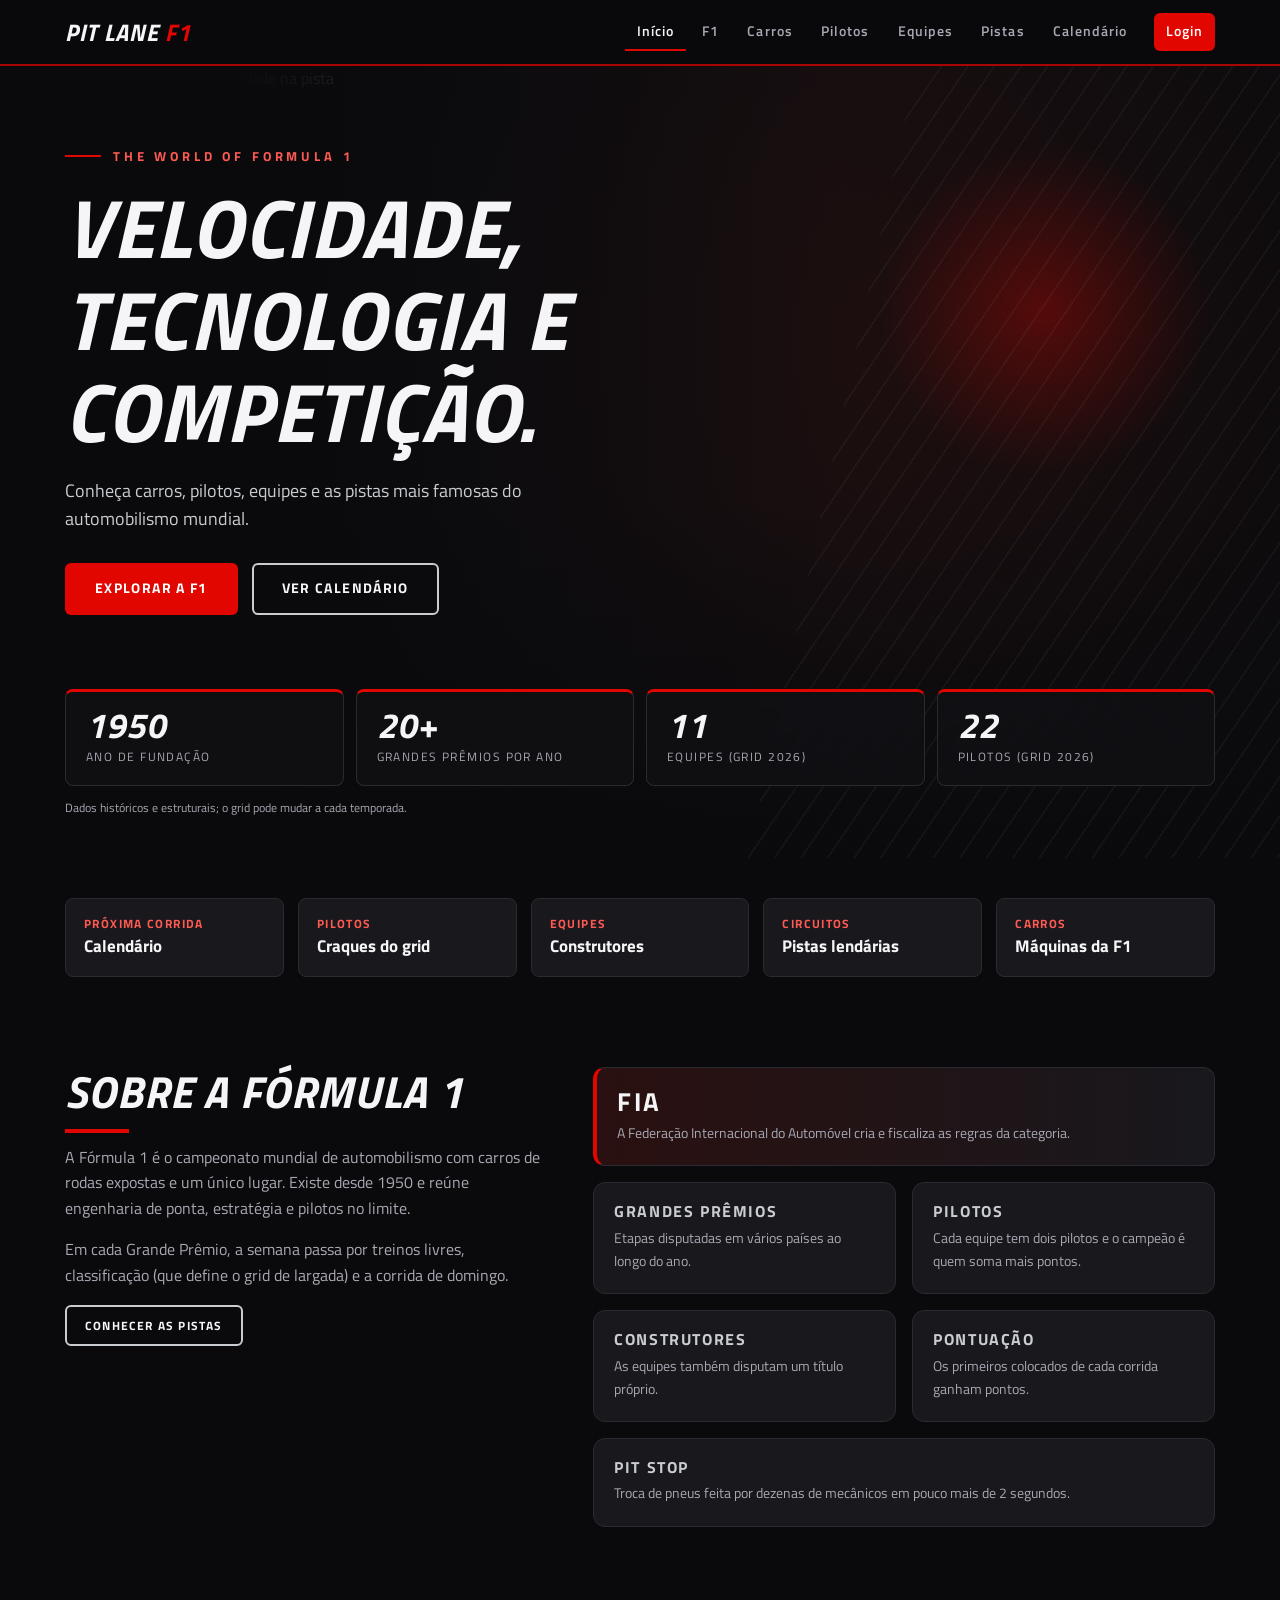
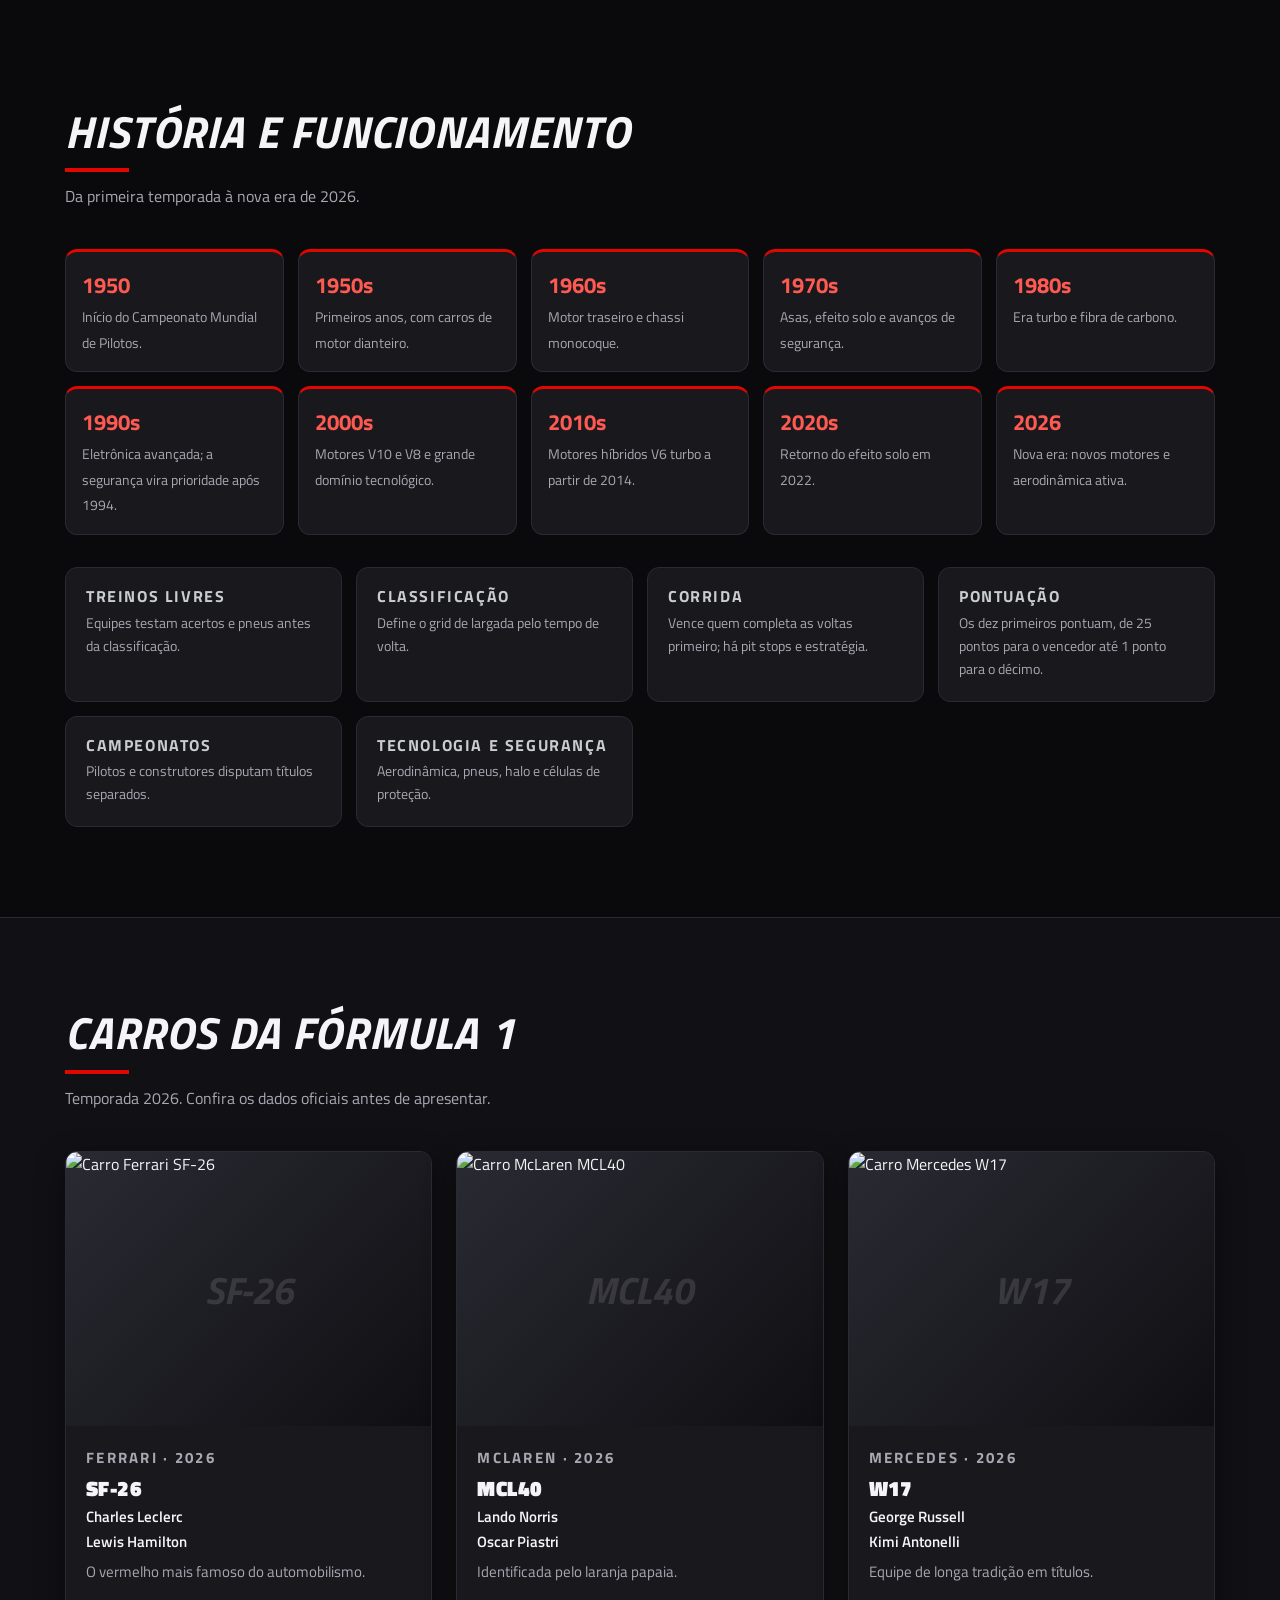
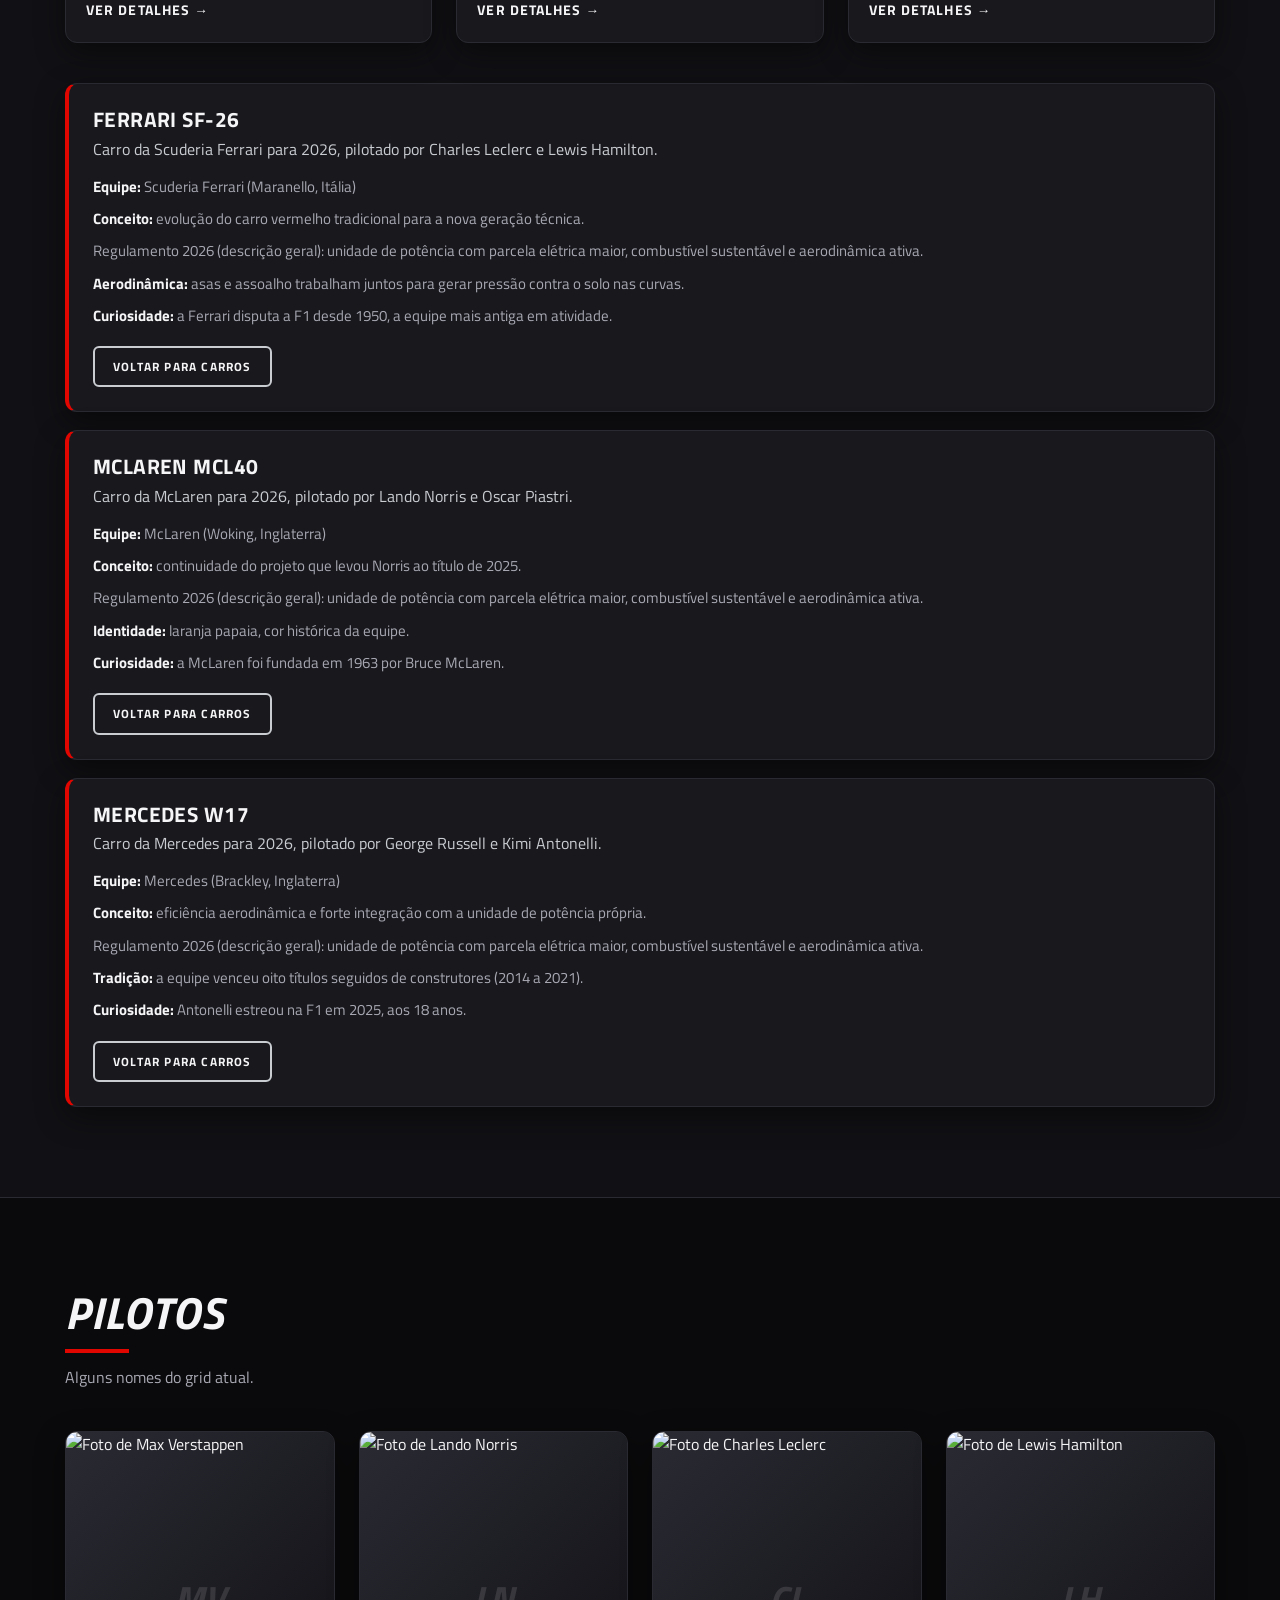
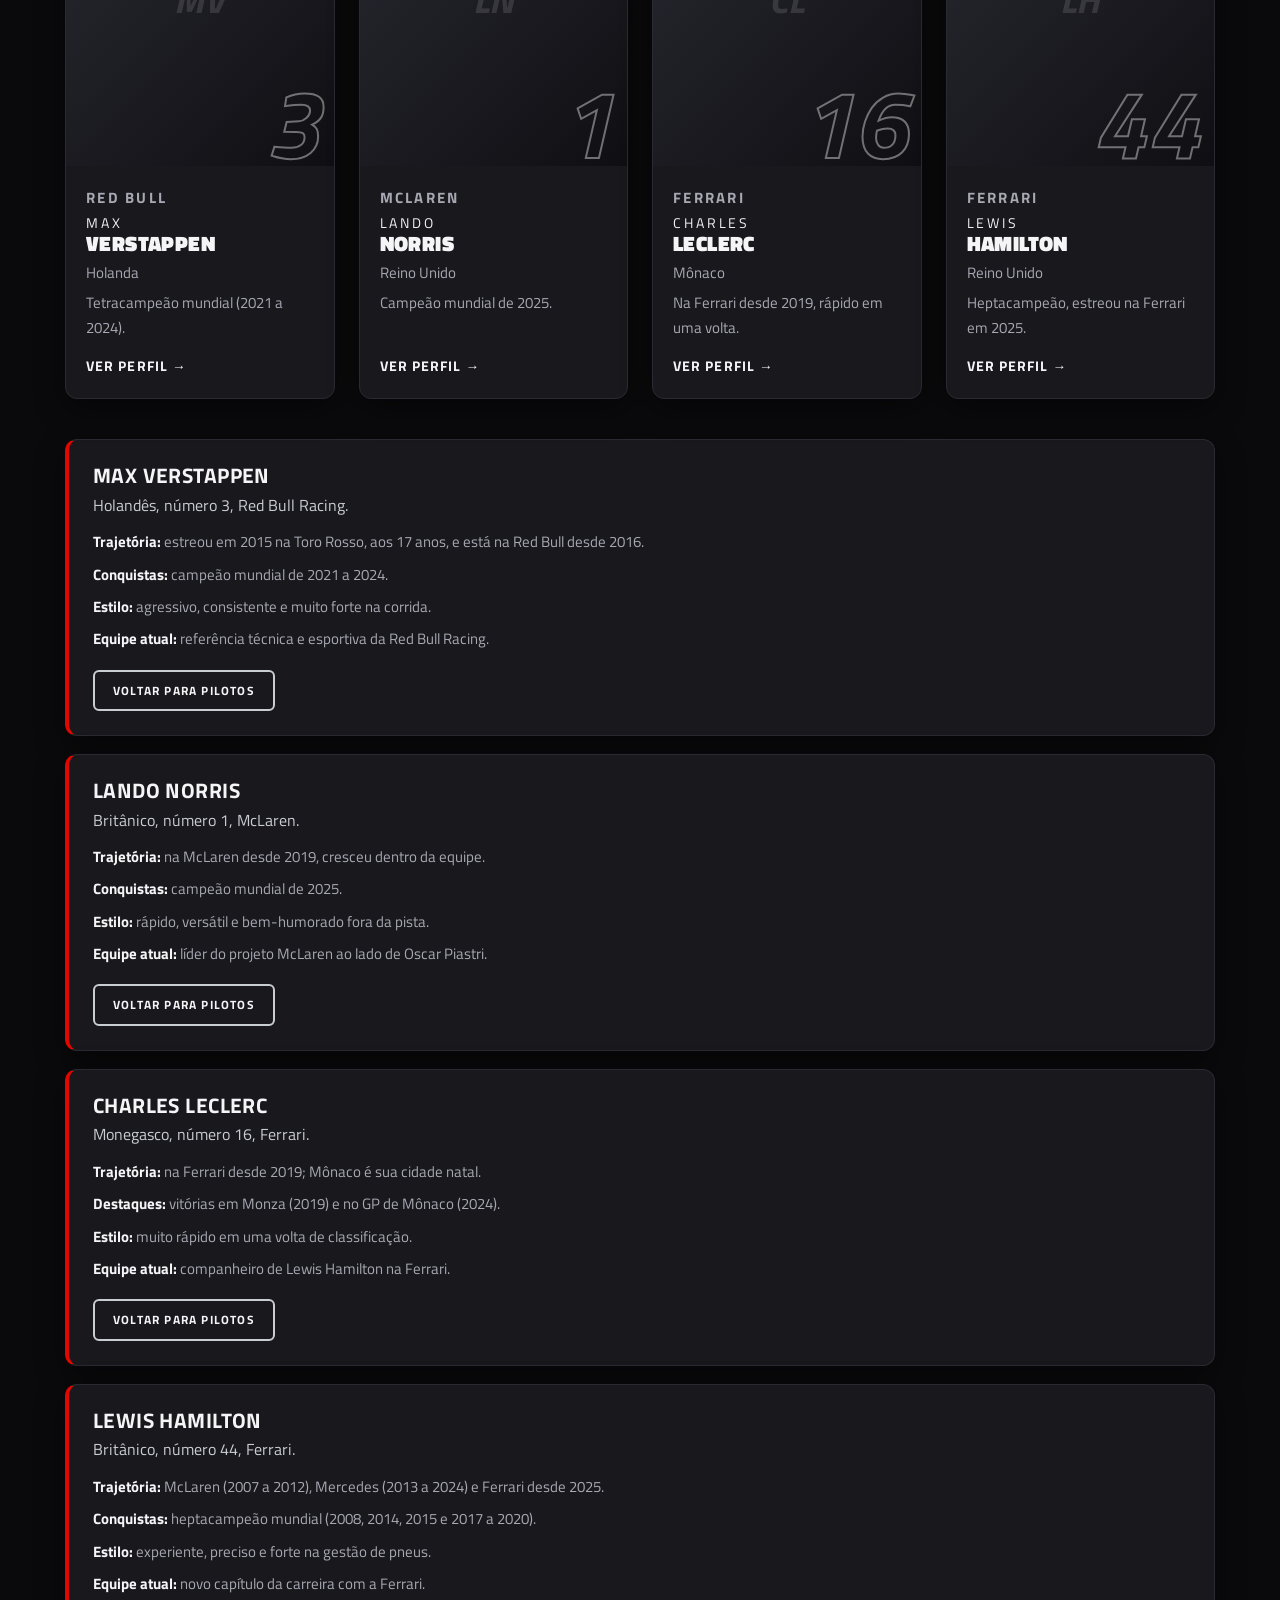
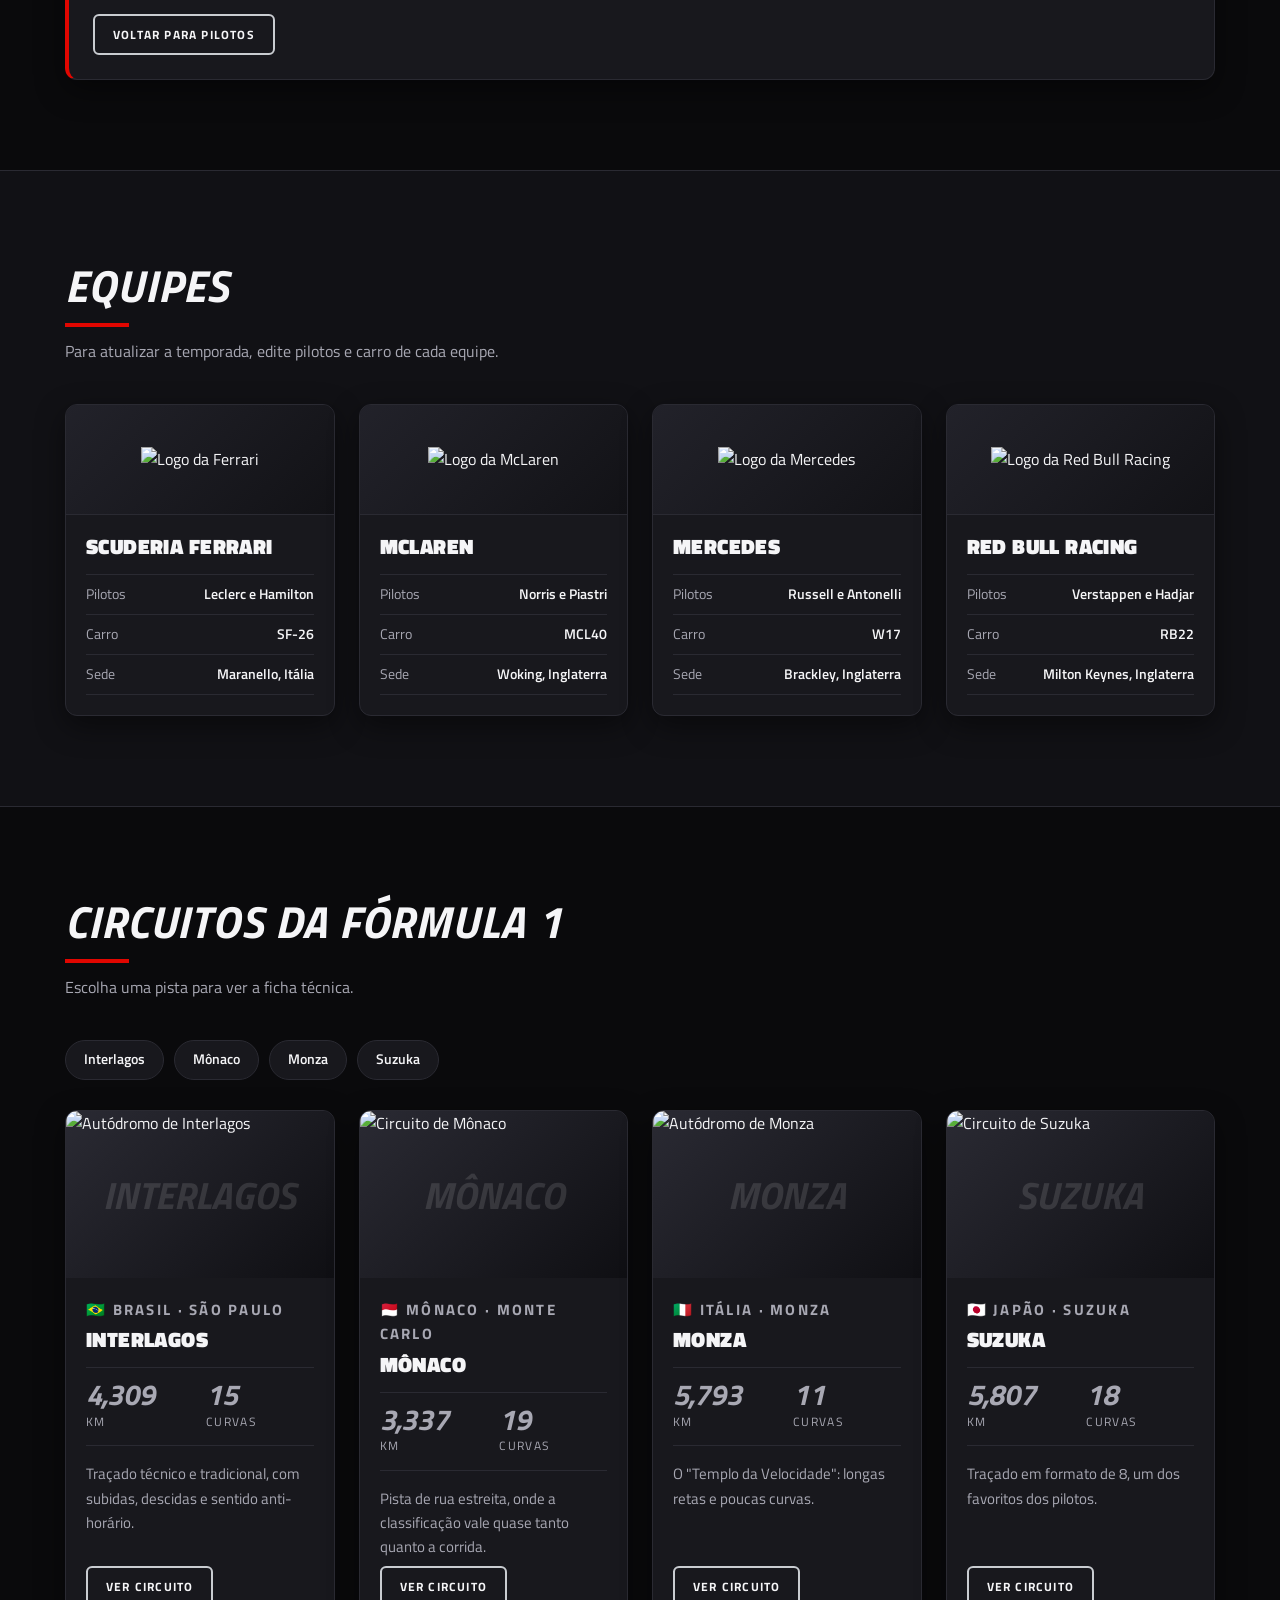
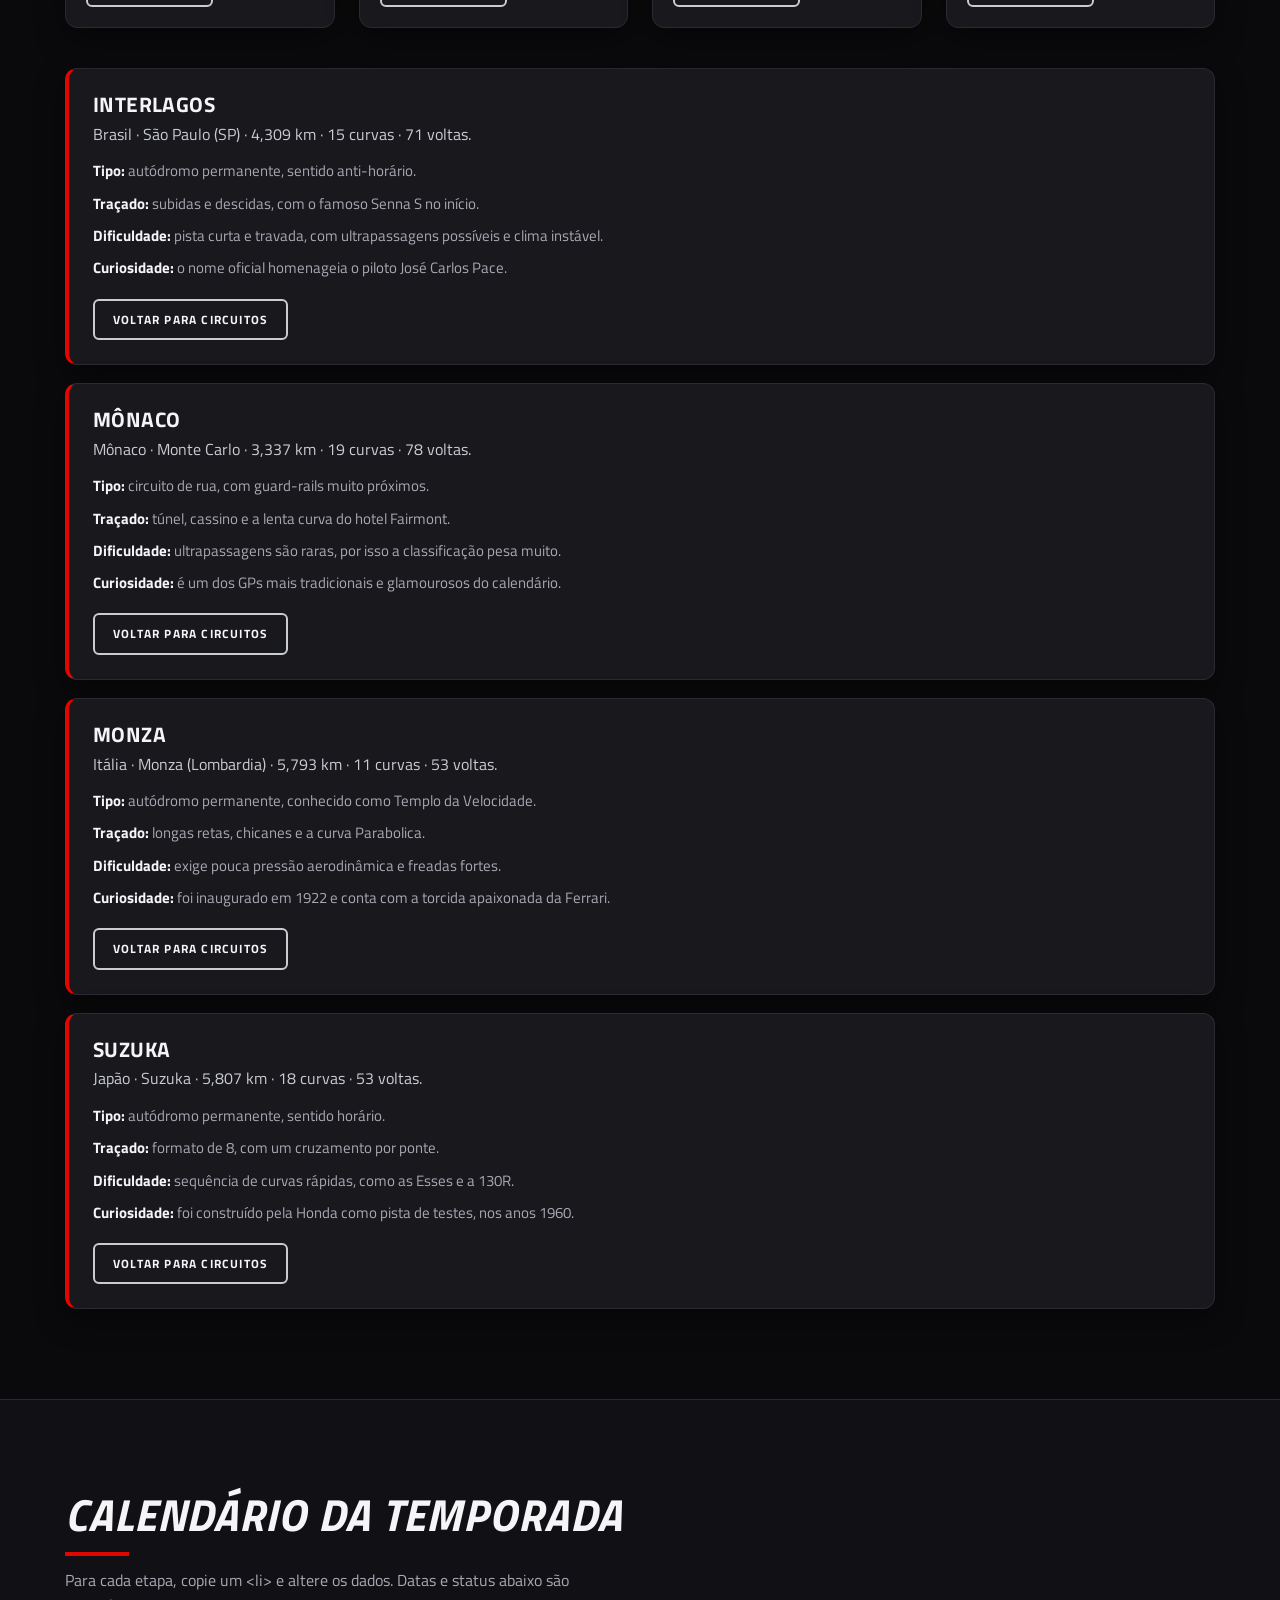
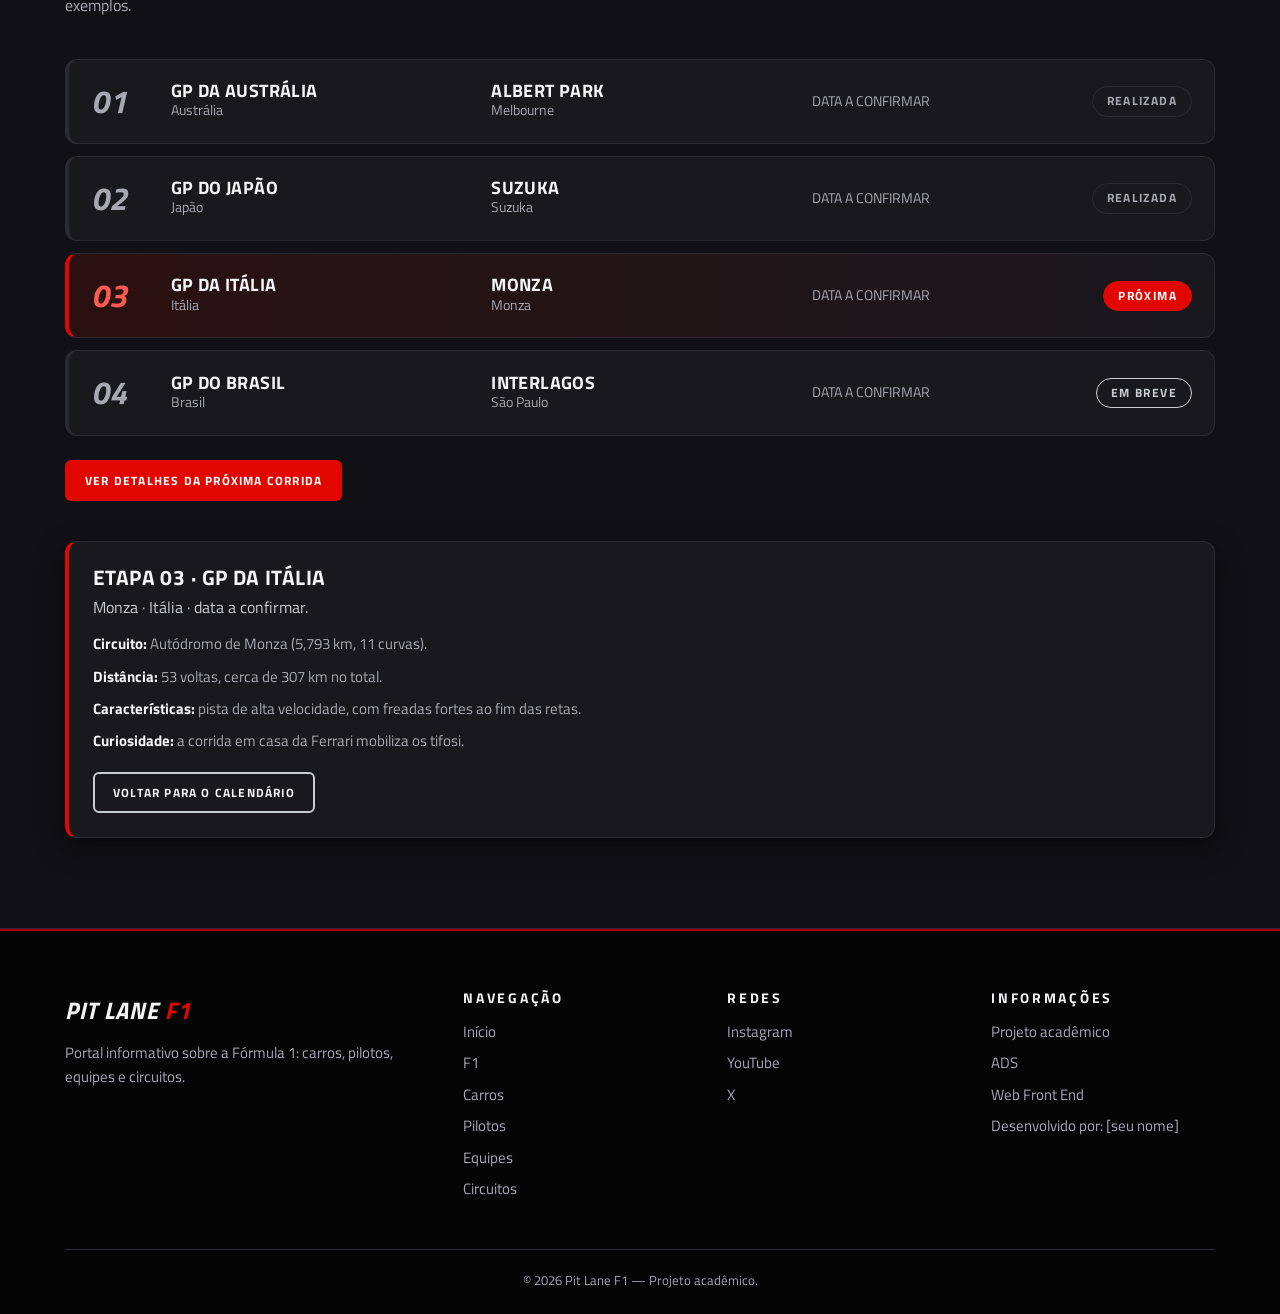
==== index.html @ 10cccbe1 "Primeira versao do Pit Lane F1" ====
<!DOCTYPE html>
<html lang="pt-BR">
<head>
  <meta charset="UTF-8">
  <meta name="viewport" content="width=device-width, initial-scale=1.0">
  <meta name="description" content="Pit Lane F1: portal sobre Fórmula 1 com carros, pilotos, equipes, circuitos e calendário da temporada.">
  <meta name="theme-color" content="#0a0a0c">
  <title>Pit Lane F1 | Carros, pilotos, equipes e circuitos</title>
  <!-- Fonte externa: Titillium Web (Google Fonts). É usada no CSS pela variável --fonte -->
  <link rel="preconnect" href="https://fonts.googleapis.com">
  <link rel="preconnect" href="https://fonts.gstatic.com" crossorigin>
  <link href="https://fonts.googleapis.com/css2?family=Titillium+Web:ital,wght@0,400;0,600;0,700;0,900;1,700&display=swap" rel="stylesheet">
  <link rel="stylesheet" href="style.css">
</head>
<body>

<!-- ============ HEADER ============ -->
<header class="site-header">
  <div class="container header-bar">
    <a href="#inicio" class="logo" aria-label="Pit Lane F1, ir para o início">PIT LANE <span>F1</span></a>
    <!-- Menu mobile sem JavaScript: o checkbox escondido guarda "aberto/fechado" e o CSS usa :checked -->
    <input type="checkbox" id="menu-toggle" class="menu-toggle" aria-label="Abrir menu">
    <label for="menu-toggle" class="menu-btn" aria-hidden="true">☰</label>
    <nav aria-label="Menu principal">
      <ul class="menu">
        <li><a href="#inicio">Início</a></li>
        <li><a href="#f1">F1</a></li>
        <li><a href="#carros">Carros</a></li>
        <li><a href="#pilotos">Pilotos</a></li>
        <li><a href="#equipes">Equipes</a></li>
        <li><a href="#pistas">Pistas</a></li>
        <li><a href="#calendario">Calendário</a></li>
        <li><a href="login.html" class="btn-login">Login</a></li>
      </ul>
    </nav>
  </div>
</header>

<main>
<!-- ============ HERO ============ -->
<section class="hero" id="inicio" aria-labelledby="hero-titulo">
  <!-- Foto do hero: salve em img/circuitos/hero.jpg -->
  <img class="hero-bg" src="/../front/IMAGENS/TVYSUDS5GVD2JNG3MAEZQXG4PM.avif" alt="Carro de Fórmula 1 em alta velocidade na pista">
  <div class="container">
    <p class="eyebrow">The world of Formula 1</p>
    <h1 id="hero-titulo">Velocidade, tecnologia e competição.</h1>
    <p class="hero-texto">Conheça carros, pilotos, equipes e as pistas mais famosas do automobilismo mundial.</p>
    <div class="hero-botoes">
      <a href="#f1" class="btn btn-primary">Explorar a F1</a>
      <a href="#calendario" class="btn btn-outline">Ver calendário</a>
    </div>
  </div>
  <div class="container">
    <!-- Números: 1950 é histórico; equipes e pilotos são do grid 2026. Confira em formula1.com antes de atualizar -->
    <ul class="stats" aria-label="A F1 em números">
      <li><strong>1950</strong><span>Ano de fundação</span></li>
      <li><strong>20+</strong><span>Grandes Prêmios por ano</span></li>
      <li><strong>11</strong><span>Equipes (grid 2026)</span></li>
      <li><strong>22</strong><span>Pilotos (grid 2026)</span></li>
    </ul>
    <p class="nota">Dados históricos e estruturais; o grid pode mudar a cada temporada.</p>
  </div>
</section>

<!-- Atalhos para as seções -->
<div class="container atalhos">
  <a href="#calendario" class="atalho"><span>Próxima corrida</span><strong>Calendário</strong></a>
  <a href="#pilotos" class="atalho"><span>Pilotos</span><strong>Craques do grid</strong></a>
  <a href="#equipes" class="atalho"><span>Equipes</span><strong>Construtores</strong></a>
  <a href="#pistas" class="atalho"><span>Circuitos</span><strong>Pistas lendárias</strong></a>
  <a href="#carros" class="atalho"><span>Carros</span><strong>Máquinas da F1</strong></a>
</div>

<!-- ============ SOBRE A F1 ============ -->
<section class="section" id="f1" aria-labelledby="f1-titulo">
  <div class="container sobre">
    <div class="sobre-texto section-head">
      <h2 id="f1-titulo">Sobre a Fórmula 1</h2>
      <p>A Fórmula 1 é o campeonato mundial de automobilismo com carros de rodas expostas e um único lugar. Existe desde 1950 e reúne engenharia de ponta, estratégia e pilotos no limite.</p>
      <p>Em cada Grande Prêmio, a semana passa por treinos livres, classificação (que define o grid de largada) e a corrida de domingo.</p>
      <a href="#pistas" class="btn btn-outline btn-sm">Conhecer as pistas</a>
    </div>
    <div class="sobre-cards">
      <article class="info info--largo info--destaque"><h3>FIA</h3><p>A Federação Internacional do Automóvel cria e fiscaliza as regras da categoria.</p></article>
      <article class="info"><h3>Grandes Prêmios</h3><p>Etapas disputadas em vários países ao longo do ano.</p></article>
      <article class="info"><h3>Pilotos</h3><p>Cada equipe tem dois pilotos e o campeão é quem soma mais pontos.</p></article>
      <article class="info"><h3>Construtores</h3><p>As equipes também disputam um título próprio.</p></article>
      <article class="info"><h3>Pontuação</h3><p>Os primeiros colocados de cada corrida ganham pontos.</p></article>
      <article class="info info--largo"><h3>Pit Stop</h3><p>Troca de pneus feita por dezenas de mecânicos em pouco mais de 2 segundos.</p></article>
    </div>
  </div>
</section>

<section class="section" id="historia" aria-labelledby="historia-titulo">
  <div class="container">
    <div class="section-head"><h2 id="historia-titulo">História e funcionamento</h2><p>Da primeira temporada à nova era de 2026.</p></div>
    <ol class="timeline"><li><strong>1950</strong><span>Início do Campeonato Mundial de Pilotos.</span></li><li><strong>1950s</strong><span>Primeiros anos, com carros de motor dianteiro.</span></li><li><strong>1960s</strong><span>Motor traseiro e chassi monocoque.</span></li><li><strong>1970s</strong><span>Asas, efeito solo e avanços de segurança.</span></li><li><strong>1980s</strong><span>Era turbo e fibra de carbono.</span></li><li><strong>1990s</strong><span>Eletrônica avançada; a segurança vira prioridade após 1994.</span></li><li><strong>2000s</strong><span>Motores V10 e V8 e grande domínio tecnológico.</span></li><li><strong>2010s</strong><span>Motores híbridos V6 turbo a partir de 2014.</span></li><li><strong>2020s</strong><span>Retorno do efeito solo em 2022.</span></li><li><strong>2026</strong><span>Nova era: novos motores e aerodinâmica ativa.</span></li></ol>
    <div class="info-grid"><article class="info"><h3>Treinos livres</h3><p>Equipes testam acertos e pneus antes da classificação.</p></article><article class="info"><h3>Classificação</h3><p>Define o grid de largada pelo tempo de volta.</p></article><article class="info"><h3>Corrida</h3><p>Vence quem completa as voltas primeiro; há pit stops e estratégia.</p></article><article class="info"><h3>Pontuação</h3><p>Os dez primeiros pontuam, de 25 pontos para o vencedor até 1 ponto para o décimo.</p></article><article class="info"><h3>Campeonatos</h3><p>Pilotos e construtores disputam títulos separados.</p></article><article class="info"><h3>Tecnologia e segurança</h3><p>Aerodinâmica, pneus, halo e células de proteção.</p></article></div>
  </div>
</section>

<!-- ============ CARROS ============ -->
<!-- DADOS: para atualizar a temporada, altere os textos dos cards. Fonte: formula1.com -->
<section class="section section--alt" id="carros" aria-labelledby="carros-titulo">
  <div class="container">
    <div class="section-head">
      <h2 id="carros-titulo">Carros da Fórmula 1</h2>
      <p>Temporada 2026. Confira os dados oficiais antes de apresentar.</p>
    </div>
    <div class="grid">
      <article class="card">
        <!-- data-label aparece enquanto não houver foto; a foto entra pela tag <img> -->
        <div class="media media--car" data-label="SF-26"><img src="/../00/IMAGENS/CARROS/LF-26.jpg" alt="Carro Ferrari SF-26" loading="lazy"></div>
        <div class="card-body">
          <p class="tag">Ferrari · 2026</p><h3>SF-26</h3>
          <p class="car-pilotos">Charles Leclerc<br>Lewis Hamilton</p>
          <p>O vermelho mais famoso do automobilismo.</p>
          <a href="#detalhes-sf26" class="link-seta">Ver detalhes →</a>
        </div>
      </article>
      <article class="card">
        <div class="media media--car" data-label="MCL40"><img src="/../00/IMAGENS/CARROS/MCL-40.jpg" alt="Carro McLaren MCL40" loading="lazy"></div>
        <div class="card-body">
          <p class="tag">McLaren · 2026</p><h3>MCL40</h3>
          <p class="car-pilotos">Lando Norris<br>Oscar Piastri</p>
          <p>Identificada pelo laranja papaia.</p>
          <a href="#detalhes-mcl40" class="link-seta">Ver detalhes →</a>
        </div>
      </article>
      <article class="card">
        <div class="media media--car" data-label="W17"><img src="/../00/IMAGENS/CARROS/W17.webp" alt="Carro Mercedes W17" loading="lazy"></div>
        <div class="card-body">
          <p class="tag">Mercedes · 2026</p><h3>W17</h3>
          <p class="car-pilotos">George Russell<br>Kimi Antonelli</p>
          <p>Equipe de longa tradição em títulos.</p>
          <a href="#detalhes-w17" class="link-seta">Ver detalhes →</a>
        </div>
      </article>
    </div>
<div class="detalhes" aria-label="Detalhes dos carros">
<article class="detalhe" id="detalhes-sf26"><h3>Ferrari SF-26</h3><p class="lead">Carro da Scuderia Ferrari para 2026, pilotado por Charles Leclerc e Lewis Hamilton.</p><ul><li><b>Equipe:</b> Scuderia Ferrari (Maranello, Itália)</li><li><b>Conceito:</b> evolução do carro vermelho tradicional para a nova geração técnica.</li><li>Regulamento 2026 (descrição geral): unidade de potência com parcela elétrica maior, combustível sustentável e aerodinâmica ativa.</li><li><b>Aerodinâmica:</b> asas e assoalho trabalham juntos para gerar pressão contra o solo nas curvas.</li><li><b>Curiosidade:</b> a Ferrari disputa a F1 desde 1950, a equipe mais antiga em atividade.</li></ul><a href="#carros" class="btn btn-outline btn-sm">Voltar para carros</a></article>
<article class="detalhe" id="detalhes-mcl40"><h3>McLaren MCL40</h3><p class="lead">Carro da McLaren para 2026, pilotado por Lando Norris e Oscar Piastri.</p><ul><li><b>Equipe:</b> McLaren (Woking, Inglaterra)</li><li><b>Conceito:</b> continuidade do projeto que levou Norris ao título de 2025.</li><li>Regulamento 2026 (descrição geral): unidade de potência com parcela elétrica maior, combustível sustentável e aerodinâmica ativa.</li><li><b>Identidade:</b> laranja papaia, cor histórica da equipe.</li><li><b>Curiosidade:</b> a McLaren foi fundada em 1963 por Bruce McLaren.</li></ul><a href="#carros" class="btn btn-outline btn-sm">Voltar para carros</a></article>
<article class="detalhe" id="detalhes-w17"><h3>Mercedes W17</h3><p class="lead">Carro da Mercedes para 2026, pilotado por George Russell e Kimi Antonelli.</p><ul><li><b>Equipe:</b> Mercedes (Brackley, Inglaterra)</li><li><b>Conceito:</b> eficiência aerodinâmica e forte integração com a unidade de potência própria.</li><li>Regulamento 2026 (descrição geral): unidade de potência com parcela elétrica maior, combustível sustentável e aerodinâmica ativa.</li><li><b>Tradição:</b> a equipe venceu oito títulos seguidos de construtores (2014 a 2021).</li><li><b>Curiosidade:</b> Antonelli estreou na F1 em 2025, aos 18 anos.</li></ul><a href="#carros" class="btn btn-outline btn-sm">Voltar para carros</a></article>
</div>
  </div>
</section>

<!-- ============ PILOTOS ============ -->
<section class="section" id="pilotos" aria-labelledby="pilotos-titulo">
  <div class="container">
    <div class="section-head">
      <h2 id="pilotos-titulo">Pilotos</h2>
      <p>Alguns nomes do grid atual.</p>
    </div>
    <div class="grid">
      <article class="card driver">
        <div class="media media--driver" data-label="MV"><img src="/../00/IMAGENS/PILOTOS/MV.jpg" alt="Foto de Max Verstappen" loading="lazy"><span class="driver-num">3</span></div>
        <div class="card-body"><p class="tag">Red Bull</p><h3><span>Max</span>Verstappen</h3><p>Holanda</p><p>Tetracampeão mundial (2021 a 2024).</p><a href="#detalhes-verstappen" class="link-seta">Ver perfil →</a></div>
      </article>
      <article class="card driver">
        <div class="media media--driver" data-label="LN"><img src="/../00/IMAGENS/PILOTOS/Ld.jpg" alt="Foto de Lando Norris" loading="lazy"><span class="driver-num">1</span></div>
        <div class="card-body"><p class="tag">McLaren</p><h3><span>Lando</span>Norris</h3><p>Reino Unido</p><p>Campeão mundial de 2025.</p><a href="#detalhes-norris" class="link-seta">Ver perfil →</a></div>
      </article>
      <article class="card driver">
        <div class="media media--driver" data-label="CL"><img src="/../00/IMAGENS/PILOTOS/Cl.jpg" alt="Foto de Charles Leclerc" loading="lazy"><span class="driver-num">16</span></div>
        <div class="card-body"><p class="tag">Ferrari</p><h3><span>Charles</span>Leclerc</h3><p>Mônaco</p><p>Na Ferrari desde 2019, rápido em uma volta.</p><a href="#detalhes-leclerc" class="link-seta">Ver perfil →</a></div>
      </article>
      <article class="card driver">
        <div class="media media--driver" data-label="LH"><img src="/../00/IMAGENS/PILOTOS/LW.webp" alt="Foto de Lewis Hamilton" loading="lazy"><span class="driver-num">44</span></div>
        <div class="card-body"><p class="tag">Ferrari</p><h3><span>Lewis</span>Hamilton</h3><p>Reino Unido</p><p>Heptacampeão, estreou na Ferrari em 2025.</p><a href="#detalhes-hamilton" class="link-seta">Ver perfil →</a></div>
      </article>
    </div>
<div class="detalhes" aria-label="Perfis dos pilotos">
<article class="detalhe" id="detalhes-verstappen"><h3>Max Verstappen</h3><p class="lead">Holandês, número 3, Red Bull Racing.</p><ul><li><b>Trajetória:</b> estreou em 2015 na Toro Rosso, aos 17 anos, e está na Red Bull desde 2016.</li><li><b>Conquistas:</b> campeão mundial de 2021 a 2024.</li><li><b>Estilo:</b> agressivo, consistente e muito forte na corrida.</li><li><b>Equipe atual:</b> referência técnica e esportiva da Red Bull Racing.</li></ul><a href="#pilotos" class="btn btn-outline btn-sm">Voltar para pilotos</a></article>
<article class="detalhe" id="detalhes-norris"><h3>Lando Norris</h3><p class="lead">Britânico, número 1, McLaren.</p><ul><li><b>Trajetória:</b> na McLaren desde 2019, cresceu dentro da equipe.</li><li><b>Conquistas:</b> campeão mundial de 2025.</li><li><b>Estilo:</b> rápido, versátil e bem-humorado fora da pista.</li><li><b>Equipe atual:</b> líder do projeto McLaren ao lado de Oscar Piastri.</li></ul><a href="#pilotos" class="btn btn-outline btn-sm">Voltar para pilotos</a></article>
<article class="detalhe" id="detalhes-leclerc"><h3>Charles Leclerc</h3><p class="lead">Monegasco, número 16, Ferrari.</p><ul><li><b>Trajetória:</b> na Ferrari desde 2019; Mônaco é sua cidade natal.</li><li><b>Destaques:</b> vitórias em Monza (2019) e no GP de Mônaco (2024).</li><li><b>Estilo:</b> muito rápido em uma volta de classificação.</li><li><b>Equipe atual:</b> companheiro de Lewis Hamilton na Ferrari.</li></ul><a href="#pilotos" class="btn btn-outline btn-sm">Voltar para pilotos</a></article>
<article class="detalhe" id="detalhes-hamilton"><h3>Lewis Hamilton</h3><p class="lead">Britânico, número 44, Ferrari.</p><ul><li><b>Trajetória:</b> McLaren (2007 a 2012), Mercedes (2013 a 2024) e Ferrari desde 2025.</li><li><b>Conquistas:</b> heptacampeão mundial (2008, 2014, 2015 e 2017 a 2020).</li><li><b>Estilo:</b> experiente, preciso e forte na gestão de pneus.</li><li><b>Equipe atual:</b> novo capítulo da carreira com a Ferrari.</li></ul><a href="#pilotos" class="btn btn-outline btn-sm">Voltar para pilotos</a></article>
</div>
  </div>
</section>

<!-- ============ EQUIPES ============ -->
<section class="section section--alt" id="equipes" aria-labelledby="equipes-titulo">
  <div class="container">
    <div class="section-head">
      <h2 id="equipes-titulo">Equipes</h2>
      <p>Para atualizar a temporada, edite pilotos e carro de cada equipe.</p>
    </div>
    <div class="grid">
      <!-- Logos das equipes: salve em img/equipes/ -->
      <article class="card">
        <div class="team-logo"><img src="/../00/IMAGENS/MONTADORA/SCUDERIA-FERRARI-F1-TEAM.jpg" alt="Logo da Ferrari" loading="lazy"></div>
        <div class="card-body"><h3>Scuderia Ferrari</h3>
          <dl class="dados"><div><dt>Pilotos</dt><dd>Leclerc e Hamilton</dd></div><div><dt>Carro</dt><dd>SF-26</dd></div><div><dt>Sede</dt><dd>Maranello, Itália</dd></div></dl></div>
      </article>
      <article class="card">
        <div class="team-logo"><img src="/../00/IMAGENS/MONTADORA/MCLAREN-F1-TEAM.jpg" alt="Logo da McLaren" loading="lazy"></div>
        <div class="card-body"><h3>McLaren</h3>
          <dl class="dados"><div><dt>Pilotos</dt><dd>Norris e Piastri</dd></div><div><dt>Carro</dt><dd>MCL40</dd></div><div><dt>Sede</dt><dd>Woking, Inglaterra</dd></div></dl></div>
      </article>
      <article class="card">
        <div class="team-logo"><img src="/../00/IMAGENS/MONTADORA/AMG-F1-TEAM.jpeg" alt="Logo da Mercedes" loading="lazy"></div>
        <div class="card-body"><h3>Mercedes</h3>
          <dl class="dados"><div><dt>Pilotos</dt><dd>Russell e Antonelli</dd></div><div><dt>Carro</dt><dd>W17</dd></div><div><dt>Sede</dt><dd>Brackley, Inglaterra</dd></div></dl></div>
      </article>
      <article class="card">
        <div class="team-logo"><img src="/../00/IMAGENS/MONTADORA/REDBULL-F1-TEAM.jpg" alt="Logo da Red Bull Racing" loading="lazy"></div>
        <div class="card-body"><h3>Red Bull Racing</h3>
          <dl class="dados"><div><dt>Pilotos</dt><dd>Verstappen e Hadjar</dd></div><div><dt>Carro</dt><dd>RB22</dd></div><div><dt>Sede</dt><dd>Milton Keynes, Inglaterra</dd></div></dl></div>
      </article>
    </div>
  </div>
</section>

<!-- ============ CIRCUITOS ============ -->
<section class="section" id="pistas" aria-labelledby="pistas-titulo">
  <div class="container">
    <div class="section-head">
      <h2 id="pistas-titulo">Circuitos da Fórmula 1</h2>
      <p>Escolha uma pista para ver a ficha técnica.</p>
    </div>
    <ul class="chips" aria-label="Lista de circuitos">
      <li><a href="#interlagos">Interlagos</a></li><li><a href="#monaco">Mônaco</a></li>
      <li><a href="#monza">Monza</a></li><li><a href="#suzuka">Suzuka</a></li>
    </ul>
    <div class="grid">
      <article class="card circuit" id="interlagos">
        <div class="media" data-label="INTERLAGOS"><img src="/../00/IMAGENS/CIRCUITO/INTERLAGOS.jpg" alt="Autódromo de Interlagos" loading="lazy"></div>
        <div class="card-body"><p class="tag">🇧🇷 Brasil · São Paulo</p><h3>Interlagos</h3>
          <div class="ficha"><p><strong>4,309</strong><span>km</span></p><p><strong>15</strong><span>curvas</span></p></div>
          <p>Traçado técnico e tradicional, com subidas, descidas e sentido anti-horário.</p>
          <a href="#detalhes-interlagos" class="btn btn-outline btn-sm">Ver circuito</a></div>
      </article>
      <article class="card circuit" id="monaco">
        <div class="media" data-label="MÔNACO"><img src="/../00/IMAGENS/CIRCUITO/MONACO.jpg" alt="Circuito de Mônaco" loading="lazy"></div>
        <div class="card-body"><p class="tag">🇲🇨 Mônaco · Monte Carlo</p><h3>Mônaco</h3>
          <div class="ficha"><p><strong>3,337</strong><span>km</span></p><p><strong>19</strong><span>curvas</span></p></div>
          <p>Pista de rua estreita, onde a classificação vale quase tanto quanto a corrida.</p>
          <a href="#detalhes-monaco" class="btn btn-outline btn-sm">Ver circuito</a></div>
      </article>
      <article class="card circuit" id="monza">
        <div class="media" data-label="MONZA"><img src="/../00/IMAGENS/CIRCUITO/MONZA.jpg" alt="Autódromo de Monza" loading="lazy"></div>
        <div class="card-body"><p class="tag">🇮🇹 Itália · Monza</p><h3>Monza</h3>
          <div class="ficha"><p><strong>5,793</strong><span>km</span></p><p><strong>11</strong><span>curvas</span></p></div>
          <p>O "Templo da Velocidade": longas retas e poucas curvas.</p>
          <a href="#detalhes-monza" class="btn btn-outline btn-sm">Ver circuito</a></div>
      </article>
      <article class="card circuit" id="suzuka">
        <div class="media" data-label="SUZUKA"><img src="/../00/IMAGENS/CIRCUITO/SUZUKA.jpg" alt="Circuito de Suzuka" loading="lazy"></div>
        <div class="card-body"><p class="tag">🇯🇵 Japão · Suzuka</p><h3>Suzuka</h3>
          <div class="ficha"><p><strong>5,807</strong><span>km</span></p><p><strong>18</strong><span>curvas</span></p></div>
          <p>Traçado em formato de 8, um dos favoritos dos pilotos.</p>
          <a href="#detalhes-suzuka" class="btn btn-outline btn-sm">Ver circuito</a></div>
      </article>
    </div>
<div class="detalhes" aria-label="Detalhes dos circuitos">
<article class="detalhe" id="detalhes-interlagos"><h3>Interlagos</h3><p class="lead">Brasil · São Paulo (SP) · 4,309 km · 15 curvas · 71 voltas.</p><ul><li><b>Tipo:</b> autódromo permanente, sentido anti-horário.</li><li><b>Traçado:</b> subidas e descidas, com o famoso Senna S no início.</li><li><b>Dificuldade:</b> pista curta e travada, com ultrapassagens possíveis e clima instável.</li><li><b>Curiosidade:</b> o nome oficial homenageia o piloto José Carlos Pace.</li></ul><a href="#pistas" class="btn btn-outline btn-sm">Voltar para circuitos</a></article>
<article class="detalhe" id="detalhes-monaco"><h3>Mônaco</h3><p class="lead">Mônaco · Monte Carlo · 3,337 km · 19 curvas · 78 voltas.</p><ul><li><b>Tipo:</b> circuito de rua, com guard-rails muito próximos.</li><li><b>Traçado:</b> túnel, cassino e a lenta curva do hotel Fairmont.</li><li><b>Dificuldade:</b> ultrapassagens são raras, por isso a classificação pesa muito.</li><li><b>Curiosidade:</b> é um dos GPs mais tradicionais e glamourosos do calendário.</li></ul><a href="#pistas" class="btn btn-outline btn-sm">Voltar para circuitos</a></article>
<article class="detalhe" id="detalhes-monza"><h3>Monza</h3><p class="lead">Itália · Monza (Lombardia) · 5,793 km · 11 curvas · 53 voltas.</p><ul><li><b>Tipo:</b> autódromo permanente, conhecido como Templo da Velocidade.</li><li><b>Traçado:</b> longas retas, chicanes e a curva Parabolica.</li><li><b>Dificuldade:</b> exige pouca pressão aerodinâmica e freadas fortes.</li><li><b>Curiosidade:</b> foi inaugurado em 1922 e conta com a torcida apaixonada da Ferrari.</li></ul><a href="#pistas" class="btn btn-outline btn-sm">Voltar para circuitos</a></article>
<article class="detalhe" id="detalhes-suzuka"><h3>Suzuka</h3><p class="lead">Japão · Suzuka · 5,807 km · 18 curvas · 53 voltas.</p><ul><li><b>Tipo:</b> autódromo permanente, sentido horário.</li><li><b>Traçado:</b> formato de 8, com um cruzamento por ponte.</li><li><b>Dificuldade:</b> sequência de curvas rápidas, como as Esses e a 130R.</li><li><b>Curiosidade:</b> foi construído pela Honda como pista de testes, nos anos 1960.</li></ul><a href="#pistas" class="btn btn-outline btn-sm">Voltar para circuitos</a></article>
</div>
  </div>
</section>

<!-- ============ CALENDÁRIO ============ -->
<!-- ATENÇÃO: datas e status são EXEMPLOS. Confira em formula1.com e troque a classe corrida--realizada / --proxima / --breve -->
<section class="section section--alt" id="calendario" aria-labelledby="calendario-titulo">
  <div class="container">
    <div class="section-head">
      <h2 id="calendario-titulo">Calendário da Temporada</h2>
      <p>Para cada etapa, copie um &lt;li&gt; e altere os dados. Datas e status abaixo são exemplos.</p>
    </div>
    <ol class="calendario">
      <li class="corrida corrida--realizada"><span class="num">01</span>
        <div><h3>GP da Austrália</h3><p>Austrália</p></div>
        <div><h3>Albert Park</h3><p>Melbourne</p></div>
        <span class="data">DATA A CONFIRMAR</span><span class="status">Realizada</span></li>
      <li class="corrida corrida--realizada"><span class="num">02</span>
        <div><h3>GP do Japão</h3><p>Japão</p></div>
        <div><h3>Suzuka</h3><p>Suzuka</p></div>
        <span class="data">DATA A CONFIRMAR</span><span class="status">Realizada</span></li>
      <li class="corrida corrida--proxima"><span class="num">03</span>
        <div><h3>GP da Itália</h3><p>Itália</p></div>
        <div><h3>Monza</h3><p>Monza</p></div>
        <span class="data">DATA A CONFIRMAR</span><span class="status">Próxima</span></li>
      <li class="corrida corrida--breve"><span class="num">04</span>
        <div><h3>GP do Brasil</h3><p>Brasil</p></div>
        <div><h3>Interlagos</h3><p>São Paulo</p></div>
        <span class="data">DATA A CONFIRMAR</span><span class="status">Em breve</span></li>
    </ol>
    <p class="cal-link"><a href="#detalhes-gp" class="btn btn-primary btn-sm">Ver detalhes da próxima corrida</a></p>
    <div class="detalhes"><article class="detalhe" id="detalhes-gp"><h3>Etapa 03 · GP da Itália</h3><p class="lead">Monza · Itália · data a confirmar.</p><ul><li><b>Circuito:</b> Autódromo de Monza (5,793 km, 11 curvas).</li><li><b>Distância:</b> 53 voltas, cerca de 307 km no total.</li><li><b>Características:</b> pista de alta velocidade, com freadas fortes ao fim das retas.</li><li><b>Curiosidade:</b> a corrida em casa da Ferrari mobiliza os tifosi.</li></ul><a href="#calendario" class="btn btn-outline btn-sm">Voltar para o calendário</a></article>
</div>
  </div>
</section>
</main>

<!-- ============ FOOTER ============ -->
<footer class="site-footer">
  <div class="container footer-grid">
    <div><a href="#inicio" class="logo">PIT LANE <span>F1</span></a><p>Portal informativo sobre a Fórmula 1: carros, pilotos, equipes e circuitos.</p></div>
    <nav aria-label="Navegação do rodapé"><h2>Navegação</h2>
      <ul><li><a href="#inicio">Início</a></li><li><a href="#f1">F1</a></li><li><a href="#carros">Carros</a></li><li><a href="#pilotos">Pilotos</a></li><li><a href="#equipes">Equipes</a></li><li><a href="#pistas">Circuitos</a></li></ul></nav>
    <div><h2>Redes</h2>
      <!-- Links fictícios: substitua se o projeto tiver perfis reais -->
      <ul><li><a href="#">Instagram</a></li><li><a href="#">YouTube</a></li><li><a href="#">X</a></li></ul></div>
    <div><h2>Informações</h2>
      <ul><li>Projeto acadêmico</li><li>ADS</li><li>Web Front End</li><li>Desenvolvido por: [seu nome]</li></ul></div>
  </div>
  <div class="container"><p class="footer-fim">© 2026 Pit Lane F1 — Projeto acadêmico.</p></div>
</footer>

</body>
</html>
---- style.css ----
/* =====================================================
   PIT LANE F1 — style.css
   Blocos: 1 Reset · 2 Variáveis · 3 Base · 4 Header · 5 Hero · 6 Botões
   7 Seções · 8 Cards · 9 Carros · 10 Pilotos · 11 Equipes · 12 Circuitos
   13 Calendário · 14 Formulários · 15 Footer · 16 Responsivo
   ===================================================== */

/* ===== 1. RESET ===== */
*,*::before,*::after{box-sizing:border-box;margin:0;padding:0}
ul,ol{list-style:none}
a{color:inherit;text-decoration:none}
button,input{font:inherit}
/* IMAGENS RESPONSIVAS (regra base, vale para TODAS as <img>):
   max-width:100% faz a imagem nunca ultrapassar a largura do elemento pai;
   height:auto mantém a proporção original quando ela é reduzida (não deforma);
   display:block tira o espacinho que o navegador deixa embaixo de imagens "inline".
   Imagens que precisam PREENCHER uma área fixa (cards, hero) têm regras próprias
   mais abaixo, usando object-fit. */
img{max-width:100%;height:auto;display:block}

/* ===== 2. VARIÁVEIS (paleta e medidas: altere só aqui) ===== */
:root{
  --bg-primary:#0a0a0c;--bg-secondary:#111115;--bg-card:#18181d;
  --accent:#e10600;--accent-dark:#a80500;--accent-text:#ff5a52; /* vermelho claro para textos pequenos (contraste) */
  --text-primary:#f5f5f7;--text-secondary:#a8a8b3;--metal:#c9ccd1;
  --border:#2a2a32;--shadow:0 10px 30px rgba(0,0,0,.45);
  --radius:12px;--ease:.3s ease;
  /* Fonte externa: Titillium Web (Google Fonts, carregada no <head> do HTML) */
  --fonte:"Titillium Web","Segoe UI",Arial,sans-serif;
}

/* ===== 3. BASE ===== */
html{scroll-behavior:smooth;scroll-padding-top:80px}
/* TEXTO E ROLAGEM SEGUROS EM TELAS PEQUENAS:
   overflow-wrap:break-word quebra palavras muito longas em vez de deixá-las sair do card/da tela
   (é herdado por todo o site). overflow-x:clip é só uma rede de segurança contra rolagem
   horizontal acidental; diferente de "hidden", não quebra o header sticky. */
body{font-family:var(--fonte);background:var(--bg-primary);color:var(--text-primary);line-height:1.6;overflow-wrap:break-word;overflow-x:clip}
.container{width:min(1150px,100% - 40px);margin-inline:auto}
:focus-visible{outline:3px solid var(--accent-text);outline-offset:3px}
h1,h2,h3{line-height:1.1;text-transform:uppercase;letter-spacing:.02em}
@keyframes entrada{from{opacity:0;transform:translateY(24px)}}

/* ===== 4. HEADER ===== */
.site-header{position:sticky;top:0;z-index:50;background:rgba(10,10,12,.85);backdrop-filter:blur(10px);border-bottom:2px solid var(--accent-dark)}
.header-bar{display:flex;align-items:center;justify-content:space-between;height:64px}
.logo{font-size:1.5rem;font-weight:900;font-style:italic;letter-spacing:.04em;white-space:nowrap} /* nowrap: o logo nunca quebra em 2 linhas quando o menu aperta */
.logo span{color:var(--accent)}
.menu{display:flex;align-items:center;gap:4px}
.menu a{position:relative;display:block;padding:8px 12px;font-size:.85rem;font-weight:600;letter-spacing:.08em;color:var(--text-secondary);transition:color var(--ease)}
.menu a::after{content:"";position:absolute;left:12px;right:12px;bottom:2px;height:2px;background:var(--accent);transform:scaleX(0);transition:transform var(--ease)}
.menu a:hover,.menu a:focus-visible{color:var(--text-primary)}
.menu a:hover::after{transform:scaleX(1)}
.menu .btn-login{margin-left:10px;background:var(--accent);color:#fff;border-radius:6px}
.menu .btn-login::after{display:none}
.menu .btn-login:hover{background:var(--accent-dark)}
/* Link ativo: a seção clicada vira :target e o body:has() destaca o link correspondente (sem JavaScript) */
body:not(:has(:target)) .menu a[href="#inicio"],
body:has(#f1:target) .menu a[href="#f1"],body:has(#carros:target) .menu a[href="#carros"],
body:has(#pilotos:target) .menu a[href="#pilotos"],body:has(#equipes:target) .menu a[href="#equipes"],
body:has(#pistas:target) .menu a[href="#pistas"],body:has(#calendario:target) .menu a[href="#calendario"]{color:var(--text-primary);box-shadow:inset 0 -2px 0 var(--accent)}
.menu-toggle,.menu-btn{display:none}

/* ===== 5. HERO ===== */
.hero{position:relative;isolation:isolate;overflow:hidden;min-height:88vh;padding:80px 0 40px;display:flex;flex-direction:column;justify-content:space-between}
/* Imagem: troque o caminho em --img no HTML. Sem imagem, aparece o degradê de fundo. */
.hero-bg{position:absolute;inset:0;z-index:-1;
  background:linear-gradient(90deg,var(--bg-primary) 18%,rgba(10,10,12,.55) 65%,rgba(10,10,12,.8)),
  linear-gradient(0deg,var(--bg-primary),transparent 45%),
  var(--img,none) center/cover,
  radial-gradient(circle at 75% 35%,#3a1412,var(--bg-secondary) 55%,var(--bg-primary))}
/* Brilho vermelho: 360px no desktop, mas nunca maior que 80% da largura da tela (não fica gigante no celular) */
.hero-bg::before{content:"";position:absolute;right:6%;top:15%;width:min(360px,80vw);height:min(360px,80vw);background:radial-gradient(circle,rgba(225,6,0,.3),transparent 65%)}
.hero-bg::after{content:"";position:absolute;right:-10%;top:0;bottom:0;width:45%;transform:skewX(-12deg);background:repeating-linear-gradient(115deg,transparent 0 22px,rgba(255,255,255,.04) 22px 24px)}
/* IMAGEM PRINCIPAL DO HERO (no HTML ela é uma <img class="hero-bg">):
   Uma <img> não estica só com "inset:0" (ela ficaria no tamanho natural) e não desenha
   ::before/::after, nem mostra o degradê do background por cima da foto. Por isso:
   1) width/height:100% + object-fit:cover → a foto cobre TODA a área do hero em qualquer tela,
      sem deformar (o excesso é cortado, de forma centralizada). Para escolher qual parte da foto
      aparece no celular, mude o object-position (ex.: 70% center).
   2) z-index:-2 → a foto fica atrás das camadas de degradê, brilho e listras abaixo.
   3) .hero::before e .hero::after (z-index:-1) reproduzem o MESMO efeito visual de .hero-bg
      (degradê escuro, brilho vermelho e listras), só que por cima da foto.
   4) O background da própria <img> só aparece se a foto falhar ao carregar (fundo reserva). */
img.hero-bg{z-index:-2;width:100%;height:100%;object-fit:cover;object-position:center;background:radial-gradient(circle at 75% 35%,#3a1412,var(--bg-secondary) 55%,var(--bg-primary))}
img.hero-bg::before,img.hero-bg::after{display:none} /* se a foto falhar, evita brilho/listras duplicados */
.hero:has(>img.hero-bg)::before{content:"";position:absolute;inset:0;z-index:-1;pointer-events:none;
  background:
    radial-gradient(circle,rgba(225,6,0,.3),transparent 65%) right 6% top 15%/min(360px,80vw) min(360px,80vw) no-repeat, /* brilho vermelho */
    linear-gradient(90deg,var(--bg-primary) 18%,rgba(10,10,12,.55) 65%,rgba(10,10,12,.8)), /* escurece a esquerda: texto legível */
    linear-gradient(0deg,var(--bg-primary),transparent 45%)} /* funde a base do hero com o fundo da página */
.hero:has(>img.hero-bg)::after{content:"";position:absolute;right:-10%;top:0;bottom:0;width:45%;z-index:-1;pointer-events:none;transform:skewX(-12deg);background:repeating-linear-gradient(115deg,transparent 0 22px,rgba(255,255,255,.04) 22px 24px)}
.eyebrow{display:flex;align-items:center;gap:12px;color:var(--accent-text);font-size:.8rem;font-weight:700;letter-spacing:.3em;text-transform:uppercase}
.eyebrow::before{content:"";width:36px;height:2px;background:var(--accent)}
/* overflow-wrap:normal: o título do hero mantém o comportamento original (não quebra a palavra no meio); em telas muito pequenas o tamanho da fonte diminui (ver bloco de 360px) */
.hero h1{overflow-wrap:normal;max-width:12ch;margin:16px 0 20px;font-size:clamp(2.6rem,7vw,5.2rem);font-weight:900;font-style:italic}
.hero-texto{max-width:46ch;color:var(--metal);font-size:1.1rem}
.hero-botoes{display:flex;flex-wrap:wrap;gap:14px;margin-top:30px}
.stats{display:grid;grid-template-columns:repeat(auto-fit,minmax(150px,1fr));gap:12px;margin-top:56px}
.stats li{padding:16px 20px;background:rgba(17,17,21,.85);border:1px solid var(--border);border-top:3px solid var(--accent);border-radius:8px;backdrop-filter:blur(6px)}
.stats strong{display:block;font-size:2.2rem;font-weight:900;font-style:italic;line-height:1}
.stats span{font-size:.75rem;letter-spacing:.12em;text-transform:uppercase;color:var(--text-secondary)}
.nota{margin-top:12px;font-size:.78rem;color:var(--text-secondary)}
.atalhos{display:grid;grid-template-columns:repeat(auto-fit,minmax(170px,1fr));gap:14px;padding:40px 0 0}
.atalho{padding:16px 18px;background:var(--bg-card);border:1px solid var(--border);border-radius:8px;transition:border-color var(--ease),transform var(--ease)}
.atalho:hover{border-color:var(--accent);transform:translateY(-4px)}
.atalho span{display:block;font-size:.72rem;letter-spacing:.12em;text-transform:uppercase;color:var(--accent-text);font-weight:700}
.atalho strong{font-size:1.05rem}

/* ===== 6. BOTÕES ===== */
.btn{display:inline-block;padding:13px 28px;border:2px solid transparent;border-radius:6px;font-size:.85rem;font-weight:700;letter-spacing:.1em;text-transform:uppercase;text-align:center;cursor:pointer;transition:transform var(--ease),background var(--ease),border-color var(--ease),box-shadow var(--ease)}
.btn-primary{background:var(--accent);color:#fff}
.btn-primary:hover{background:var(--accent-dark);transform:translateY(-3px);box-shadow:0 8px 20px rgba(225,6,0,.35)}
.btn-outline{border-color:var(--metal);color:var(--text-primary)}
.btn-outline:hover{border-color:var(--accent);background:rgba(225,6,0,.12);transform:translateY(-3px)}
.btn-sm{padding:9px 18px;font-size:.75rem}

/* ===== 7. SEÇÕES ===== */
.section{padding:90px 0;animation:entrada .8s ease both}
.section--alt{background:var(--bg-secondary);border-block:1px solid var(--border)}
.section-head{margin-bottom:40px}
.section-head h2{font-size:clamp(1.9rem,4vw,2.8rem);font-weight:900;font-style:italic}
.section-head h2::after{content:"";display:block;width:64px;height:4px;margin-top:12px;background:var(--accent)}
.section-head p{max-width:60ch;margin-top:12px;color:var(--text-secondary)}
/* GRID RESPONSIVO DOS CARDS (carros, pilotos, equipes, circuitos):
   repeat(auto-fit, minmax(min(100%,250px), 1fr)) → cada coluna tem no mínimo 250px e divide o espaço
   que sobrar. O navegador calcula sozinho quantas colunas cabem (4 → 3 → 2 → 1 conforme a tela encolhe),
   sem precisar de media query. O min(100%,250px) impede que, em telas mais estreitas que 250px,
   a coluna passe da largura disponível. */
.grid{display:grid;gap:24px;grid-template-columns:repeat(auto-fit,minmax(min(100%,250px),1fr))}
/* Sobre a F1: texto à esquerda, cards com hierarquia à direita */
.sobre{display:grid;grid-template-columns:1fr 1.3fr;gap:50px;align-items:start}
.sobre-texto p{margin-bottom:16px;color:var(--text-secondary)}
.sobre-cards{display:grid;grid-template-columns:repeat(2,1fr);gap:16px}
.info{padding:20px;background:var(--bg-card);border:1px solid var(--border);border-radius:var(--radius);transition:border-color var(--ease),transform var(--ease)}
.info:hover{border-color:var(--accent-dark);transform:translateY(-4px)}
.info h3{margin-bottom:6px;font-size:1rem;letter-spacing:.1em;color:var(--metal)}
.info p{font-size:.9rem;color:var(--text-secondary)}
.info--largo{grid-column:span 2}
.info--destaque{border-left:4px solid var(--accent);background:linear-gradient(90deg,#2a1010,var(--bg-card))}
.info--destaque h3{font-size:1.6rem;color:var(--text-primary)}

/* ===== 8. CARDS (componente base reutilizado em todas as seções) ===== */
.card{position:relative;display:flex;flex-direction:column;overflow:hidden;background:var(--bg-card);border:1px solid var(--border);border-radius:var(--radius);box-shadow:var(--shadow);transition:transform var(--ease),border-color var(--ease),box-shadow var(--ease)}
.card::after{content:"";position:absolute;left:0;bottom:0;width:0;height:3px;background:var(--accent);transition:width .4s ease}
.card:hover,.card:focus-within{transform:translateY(-6px);border-color:var(--accent-dark);box-shadow:0 18px 40px rgba(0,0,0,.6)}
.card:hover::after,.card:focus-within::after{width:100%}
.card-body{display:flex;flex-direction:column;flex:1;gap:6px;padding:20px}
.card h3{font-size:1.3rem;font-weight:900}
.card p{font-size:.95rem;color:var(--text-secondary)}
.tag{font-size:.75rem;font-weight:700;letter-spacing:.15em;text-transform:uppercase;color:var(--accent-text)}
.link-seta{margin-top:auto;padding-top:10px;font-size:.85rem;font-weight:700;letter-spacing:.08em;text-transform:uppercase;transition:color var(--ease),letter-spacing var(--ease)}
.link-seta:hover{color:var(--accent-text);letter-spacing:.14em}
/* Área de imagem: a foto entra pela variável --img; sem foto, aparece o degradê com o texto de data-label */
.media{position:relative;isolation:isolate;overflow:hidden;aspect-ratio:16/10;background:linear-gradient(135deg,#2a2a33,#0f0f13)}
.media::before{content:"";position:absolute;inset:0;z-index:1;background:var(--img,none) center/cover;transition:transform .6s ease}
/* Texto de reserva (data-label): 2.4rem no desktop, menor em telas estreitas para palavras longas (ex.: INTERLAGOS) não serem cortadas */
.media::after{content:attr(data-label);position:absolute;inset:0;z-index:0;display:grid;place-items:center;font-size:clamp(1.6rem,3vw,2.4rem);font-weight:900;font-style:italic;color:rgba(255,255,255,.12)}
.card:hover .media::before{transform:scale(1.06)}
/* IMAGENS DOS CARDS (carros, pilotos, circuitos) — a regra principal da responsividade das fotos:
   a <img> vira uma camada que preenche 100% da caixa .media (que tem proporção fixa por aspect-ratio).
   • position:absolute + inset:0 + width/height:100% → a foto tem sempre o tamanho exato da caixa;
     imagem maior, menor, larga ou alta nunca estoura o card nem deixa vãos. Basta trocar o arquivo,
     sem mexer em tamanho no HTML;
   • object-fit:cover → mantém a proporção original (não deforma) e corta só o excesso;
   • z-index:1 → fica por cima do texto de reserva (data-label) e por baixo do número do piloto
     (.driver-num, z-index:2), então nada de texto fica coberto indevidamente;
   • o zoom no hover repete o efeito que já existia em .media::before. */
.media>img{position:absolute;inset:0;z-index:1;width:100%;height:100%;object-fit:cover;object-position:center;transition:transform .6s ease}
.card:hover .media>img{transform:scale(1.06)}
.dados{margin-top:10px;border-top:1px solid var(--border)}
.dados div{display:flex;justify-content:space-between;gap:12px;padding:8px 0;border-bottom:1px solid var(--border);font-size:.9rem}
.dados dt{color:var(--text-secondary)}
.dados dd{font-weight:600;text-align:right}

/* ===== 9. CARROS ===== */
/* IMAGENS DOS CARROS: caixa 4:3. O cover preenche todo o quadro, mesmo com foto muito larga ou alta.
   Se usar um PNG de carro recortado (sem fundo) e não quiser cortar nada, troque para object-fit:contain. */
.media--car{aspect-ratio:4/3}
.media--car>img{object-fit:cover}
.car-pilotos{color:var(--text-primary)!important;font-weight:600}

/* ===== 10. PILOTOS ===== */
/* IMAGENS DOS PILOTOS: caixa vertical 4:5. object-position:center top ancora a foto no topo; assim,
   quando o enquadramento precisa cortar algo, o corte é na parte de baixo e o rosto continua visível.
   max-height evita foto altíssima quando o card ocupa a tela toda (celular grande/tablet em 1 coluna);
   no desktop esse limite nunca é atingido, então o visual não muda. */
.media--driver{aspect-ratio:4/5;max-height:520px}
.media--driver>img{object-position:center top}
.driver-num{position:absolute;right:14px;bottom:-4px;z-index:2;font-size:6rem;font-weight:900;font-style:italic;line-height:1;color:transparent;-webkit-text-stroke:2px rgba(255,255,255,.4)}
.driver h3 span{display:block;font-size:.9rem;font-weight:400;letter-spacing:.2em}

/* ===== 11. EQUIPES ===== */
.team-logo{display:grid;place-items:center;height:110px;background:linear-gradient(135deg,#22222a,#121216);border-bottom:1px solid var(--border)}
/* LOGOS DAS EQUIPES: diferente das fotos, o logo NUNCA pode ser cortado, por isso object-fit:contain
   (a imagem inteira cabe no limite, sem deformar). max-height:64px mantém os logos com altura parecida
   e max-width deixa 16px de folga de cada lado para logos muito largos não encostarem na borda do card. */
.team-logo img{width:auto;height:auto;max-width:calc(100% - 32px);max-height:64px;object-fit:contain}
.team-logo span{font-size:2.2rem;font-weight:900;font-style:italic;letter-spacing:.08em;color:var(--metal)}

/* ===== 12. CIRCUITOS ===== */
.chips{display:flex;flex-wrap:wrap;gap:10px;margin-bottom:30px}
.chips a{display:inline-block;padding:8px 18px;background:var(--bg-card);border:1px solid var(--border);border-radius:999px;font-size:.85rem;font-weight:600;transition:background var(--ease),border-color var(--ease)}
.chips a:hover{background:var(--accent);border-color:var(--accent)}
.circuit:target{border-color:var(--accent)}
/* IMAGENS DOS CIRCUITOS: usam a caixa 16:10 padrão de .media. O cover preenche o quadro com a foto da pista
   mesmo que ela seja panorâmica, quadrada ou vertical, sem deformar. */
.circuit .media>img{object-fit:cover;object-position:center}
.ficha{display:grid;grid-template-columns:1fr 1fr;gap:12px;margin:10px 0;padding:12px 0;border-block:1px solid var(--border)}
.ficha strong{display:block;font-size:1.8rem;font-weight:900;font-style:italic;line-height:1}
.ficha span{font-size:.72rem;letter-spacing:.12em;text-transform:uppercase;color:var(--text-secondary)}
.circuit .btn{align-self:flex-start;margin-top:auto}

/* ===== 13. CALENDÁRIO ===== */
.calendario{display:grid;gap:12px}
.corrida{display:grid;grid-template-columns:64px 1.3fr 1.3fr 1fr 130px;gap:16px;align-items:center;padding:16px 22px;background:var(--bg-card);border:1px solid var(--border);border-left:4px solid var(--border);border-radius:var(--radius);transition:transform var(--ease),background var(--ease)}
.corrida:hover{transform:translateX(6px);background:#1e1e25}
.corrida .num{font-size:2rem;font-weight:900;font-style:italic;color:var(--text-secondary)}
.corrida h3{font-size:1.1rem}
.corrida p,.corrida .data{font-size:.85rem;color:var(--text-secondary)}
.status{justify-self:end;padding:5px 14px;border:1px solid var(--border);border-radius:999px;font-size:.72rem;font-weight:700;letter-spacing:.12em;text-transform:uppercase;text-align:center;color:var(--text-secondary)}
.corrida--proxima{border-left-color:var(--accent);background:linear-gradient(90deg,#2a1010,var(--bg-card))}
.corrida--proxima .num{color:var(--accent-text)}
.corrida--proxima .status{background:var(--accent);border-color:var(--accent);color:#fff}
.corrida--breve .status{border-color:var(--metal);color:var(--metal)}

/* ===== 14. FORMULÁRIOS (login e cadastro) ===== */
/* FORMULÁRIOS RESPONSIVOS (login e cadastro):
   • .auth centraliza o cartão; minmax(0,1fr) garante que a coluna nunca seja maior que a tela;
   • min-height:100dvh (com 100vh de reserva) acompanha a altura REAL do celular, já descontando a barra
     do navegador, evitando rolagem desnecessária;
   • .form-card usa width:min(100%,430px): até 430px no desktop e 100% do espaço disponível no celular;
   • os inputs têm width:100% e box-sizing:border-box (reset), então nunca passam do cartão. */
.auth{display:grid;grid-template-columns:minmax(0,1fr);place-items:center;min-height:100vh;min-height:100dvh;padding:24px;
  background:radial-gradient(circle at 80% 10%,rgba(225,6,0,.25),transparent 45%),repeating-linear-gradient(115deg,transparent 0 40px,rgba(255,255,255,.03) 40px 42px),var(--bg-primary)}
.form-card{width:min(100%,430px);padding:36px 32px;background:rgba(24,24,29,.94);border:1px solid var(--border);border-top:4px solid var(--accent);border-radius:var(--radius);box-shadow:var(--shadow);animation:entrada .7s ease both}
.form-card h1{margin-top:18px;font-size:1.9rem;font-weight:900;font-style:italic}
.form-sub{margin:6px 0 20px;color:var(--text-secondary)}
.aviso{padding:10px 12px;border:1px solid var(--accent-dark);border-radius:8px;background:rgba(225,6,0,.1);font-size:.8rem}
.campo{margin-top:16px}
.campo label{display:block;margin-bottom:6px;font-size:.8rem;font-weight:600;letter-spacing:.08em;text-transform:uppercase;color:var(--metal)}
.campo input{width:100%;padding:12px 14px;color:var(--text-primary);background:var(--bg-primary);border:1px solid var(--border);border-radius:8px;transition:border-color var(--ease),box-shadow var(--ease)}
.campo input::placeholder{color:#7a7a86}
.campo input:focus{outline:none;border-color:var(--accent);box-shadow:0 0 0 3px rgba(225,6,0,.3)}
.campo input:not(:placeholder-shown):invalid{border-color:#ff8a4d} /* aviso visual de campo inválido */
.dica{display:block;margin-top:6px;font-size:.78rem;color:var(--text-secondary)}
.form-card .btn{width:100%;margin-top:24px}
.form-links{display:grid;gap:8px;margin-top:20px;text-align:center;font-size:.9rem;color:var(--text-secondary)}
.form-links a{font-weight:600;color:var(--accent-text)}
.form-links a:hover{text-decoration:underline}

/* ===== 15. FOOTER ===== */
.site-footer{padding:60px 0 24px;background:#050506;border-top:2px solid var(--accent-dark);font-size:.92rem;color:var(--text-secondary)}
.footer-grid{display:grid;grid-template-columns:1.6fr 1fr 1fr 1fr;gap:40px}
.footer-grid h2{margin-bottom:14px;font-size:.85rem;letter-spacing:.2em;color:var(--text-primary)}
.footer-grid li{margin-bottom:8px}
.footer-grid a{transition:color var(--ease)}
.footer-grid a:hover{color:var(--accent-text)}
.footer-grid .logo{display:block;margin-bottom:12px;color:var(--text-primary)}
.footer-fim{margin-top:40px;padding-top:20px;border-top:1px solid var(--border);text-align:center;font-size:.8rem}

/* ===== 16. RESPONSIVO =====
   BREAKPOINTS (do maior para o menor; cada bloco só sobrescreve o que muda):
   • 1024px  notebook pequeno / tablet deitado (já existia)
   • 850px   tablet em pé — também é onde o menu vira hambúrguer
   • 700px   celular grande
   • 480px   celular
   • 360px   celular pequeno
   O CSS é "desktop primeiro" (só max-width): telas acima de 1024px não são afetadas por nenhum bloco,
   então o desktop continua como era. Os grids de cards não dependem destes pontos: eles se reorganizam
   sozinhos com auto-fit (ver .grid). */
@media(max-width:1024px){
  .sobre{grid-template-columns:1fr}
  .footer-grid{grid-template-columns:1fr 1fr}
}
@media(max-width:850px){
  /* Menu hambúrguer sem JavaScript: checkbox marcado (:checked) = menu aberto */
  .menu-toggle{display:block;position:absolute;width:1px;height:1px;opacity:0}
  .menu-toggle:focus-visible+.menu-btn{outline:3px solid var(--accent-text)}
  .menu-btn{display:block;margin-left:auto;padding:2px 12px;border:2px solid var(--metal);border-radius:6px;font-size:1.4rem;cursor:pointer}
  /* max-height + overflow-y:auto: se o celular estiver deitado (tela baixa), o menu aberto ganha rolagem
     própria em vez de ficar cortado embaixo. 66px = altura do header (64px + 2px de borda). */
  .menu{display:none;position:absolute;top:100%;left:0;right:0;flex-direction:column;align-items:stretch;padding:16px 20px;background:rgba(10,10,12,.97);border-bottom:2px solid var(--accent-dark);max-height:calc(100vh - 66px);max-height:calc(100dvh - 66px);overflow-y:auto}
  .menu-toggle:checked~nav .menu{display:flex}
  .menu .btn-login{margin:8px 0 0;text-align:center}
  /* TABLET EM PÉ: espaçamentos verticais intermediários entre o desktop (90px) e o celular (64px). */
  .section{padding:76px 0}
  .section-head{margin-bottom:32px}
  .sobre{gap:36px}
  /* CALENDÁRIO NO TABLET: as 5 colunas continuam, mas com menos espaço entre elas e a coluna do status
     um pouco mais estreita (130px → 120px); sobra mais espaço para os nomes das corridas. A coluna
     continua com largura FIXA para as linhas ficarem alinhadas entre si (com "auto" cada linha mediria
     o próprio texto e as colunas sairiam desencontradas). */
  .corrida{grid-template-columns:48px 1.3fr 1.3fr 1fr 120px;gap:12px;padding:14px 18px}
  .corrida .num{font-size:1.7rem}
}
@media(max-width:700px){
  .section{padding:64px 0}
  .hero{min-height:auto;padding-top:56px}
  .sobre-cards{grid-template-columns:1fr}
  .info--largo{grid-column:auto}
  .corrida{grid-template-columns:48px 1fr;gap:6px 14px}
  .corrida>:nth-child(n+3){grid-column:2}
  .status{justify-self:start;margin-top:6px}
  .footer-grid{grid-template-columns:1fr}
  .form-card{padding:28px 20px}
}
/* CELULAR (até 480px): margens laterais um pouco menores (20px → 16px) para os cards e imagens
   aproveitarem mais a largura, e seções mais compactas para não haver "tela vazia" ao rolar. */
@media(max-width:480px){
  .container{width:min(1150px,100% - 32px)}
  .section{padding:56px 0}
  .section-head{margin-bottom:28px}
  .hero{padding:48px 0 32px}
  .stats{margin-top:40px}
}
/* CELULAR PEQUENO (até 360px, ex.: iPhone SE): evita texto cortado em títulos e formulários.
   O título do hero encolhe só abaixo de 360px (12vw), sem mudar nada nos celulares maiores. */
@media(max-width:360px){
  .hero h1{font-size:clamp(2.2rem,12vw,2.6rem)}
  .eyebrow{letter-spacing:.2em}
  .logo{font-size:1.3rem}
  .auth{padding:16px 12px}
  .form-card{padding:24px 16px}
  .form-card h1{font-size:1.6rem}
}
/* Respeita quem prefere menos animações */
@media(prefers-reduced-motion:reduce){
  *,*::before,*::after{animation:none!important;transition:none!important}
  html{scroll-behavior:auto}
}

/* ===== 17. DETALHES (:target, sem JavaScript) ===== */
.detalhes{display:grid;gap:18px;margin-top:40px}
.detalhe{scroll-margin-top:90px;padding:24px;background:var(--bg-card);border:1px solid var(--border);border-left:4px solid var(--accent);border-radius:var(--radius);box-shadow:var(--shadow);transition:border-color var(--ease),transform var(--ease)}
.detalhe h3{font-size:1.3rem;margin-bottom:6px}
.detalhe .lead{color:var(--metal);margin-bottom:12px}
.detalhe ul{display:grid;gap:8px;margin-bottom:18px;color:var(--text-secondary);font-size:.95rem}
.detalhe b{color:var(--text-primary)}
.detalhe:target{border-color:var(--accent);transform:translateY(-3px);animation:entrada .5s ease both}
.cal-link{margin-top:24px}
/* ===== 18. HISTÓRIA: timeline em grid que se reorganiza sozinha ===== */
.timeline{display:grid;grid-template-columns:repeat(auto-fit,minmax(min(100%,210px),1fr));gap:14px;margin-bottom:32px}
.timeline li{padding:16px;background:var(--bg-card);border:1px solid var(--border);border-top:3px solid var(--accent);border-radius:var(--radius);transition:transform var(--ease),border-color var(--ease)}
.timeline li:hover{transform:translateY(-4px);border-color:var(--accent)}
.timeline strong{display:block;font-size:1.4rem;color:var(--accent-text)}
.timeline span{font-size:.9rem;color:var(--text-secondary)}
.info-grid{display:grid;grid-template-columns:repeat(auto-fit,minmax(min(100%,240px),1fr));gap:14px}
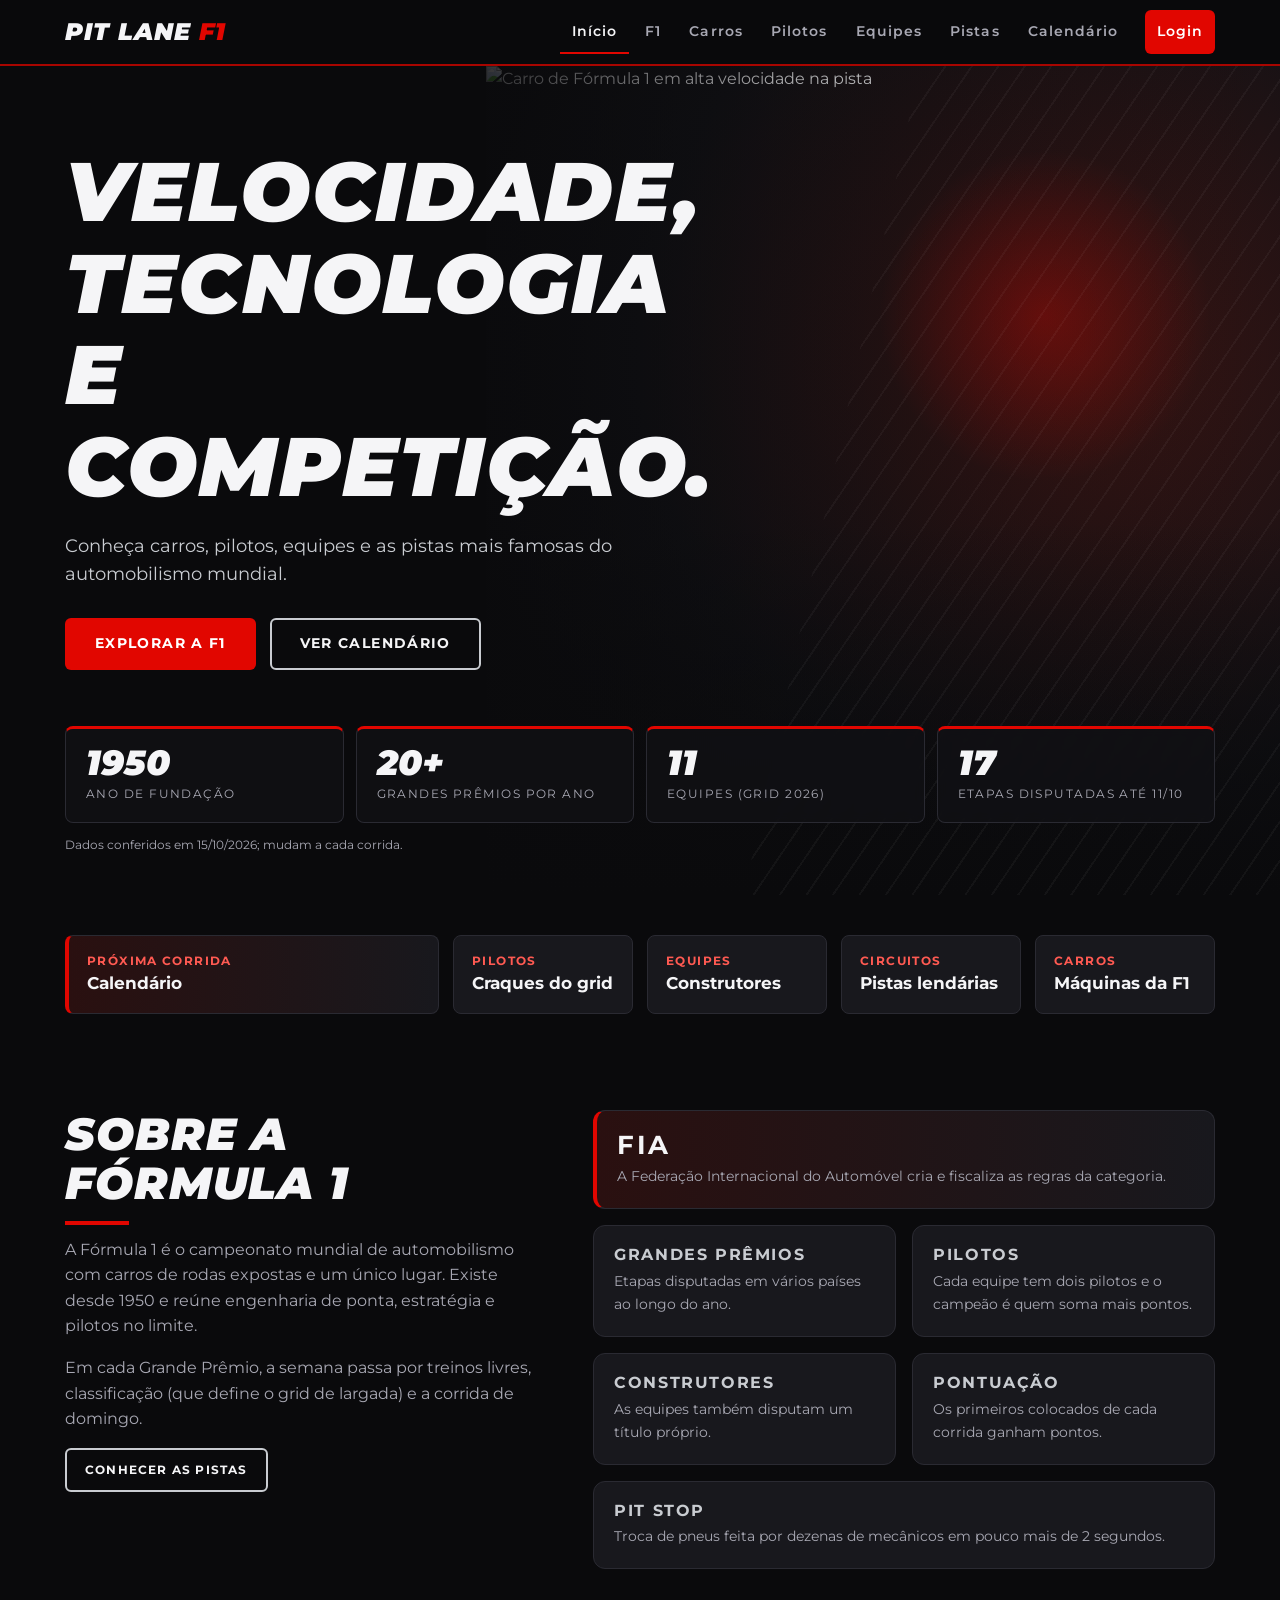
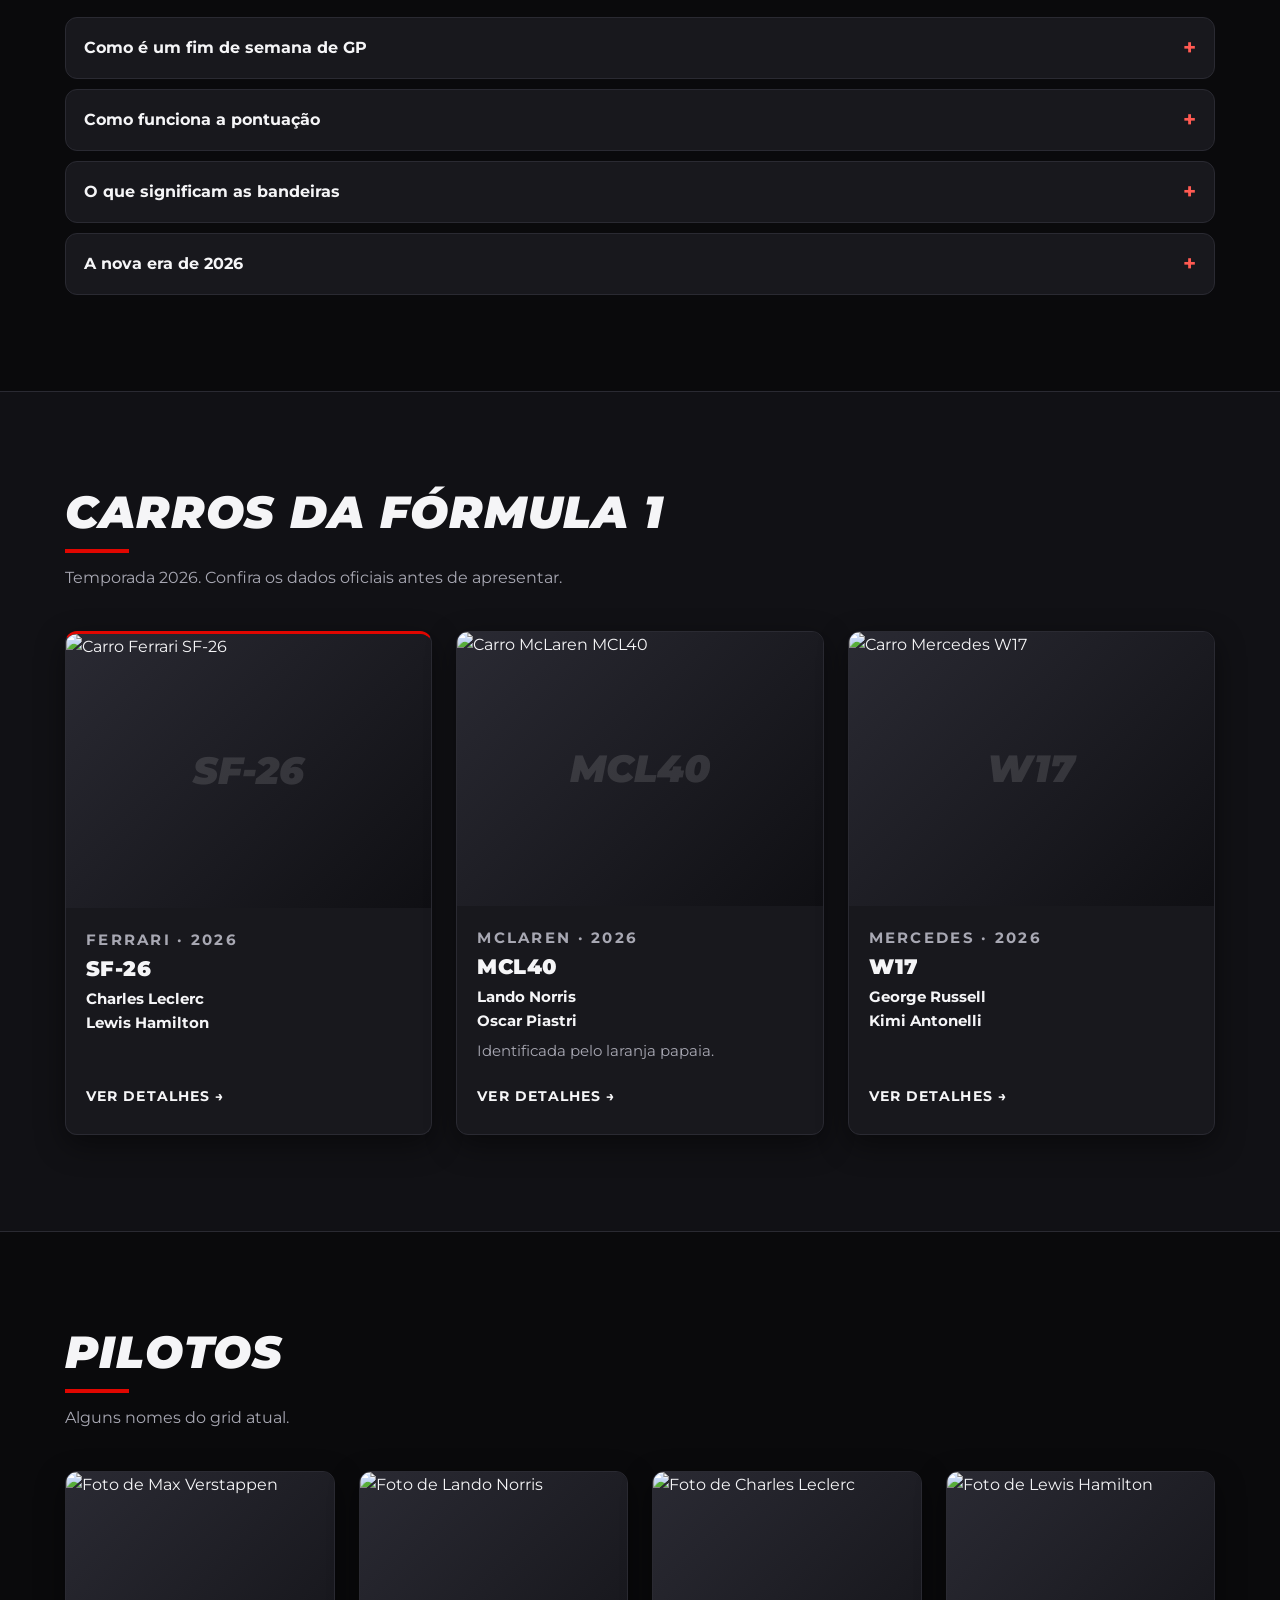
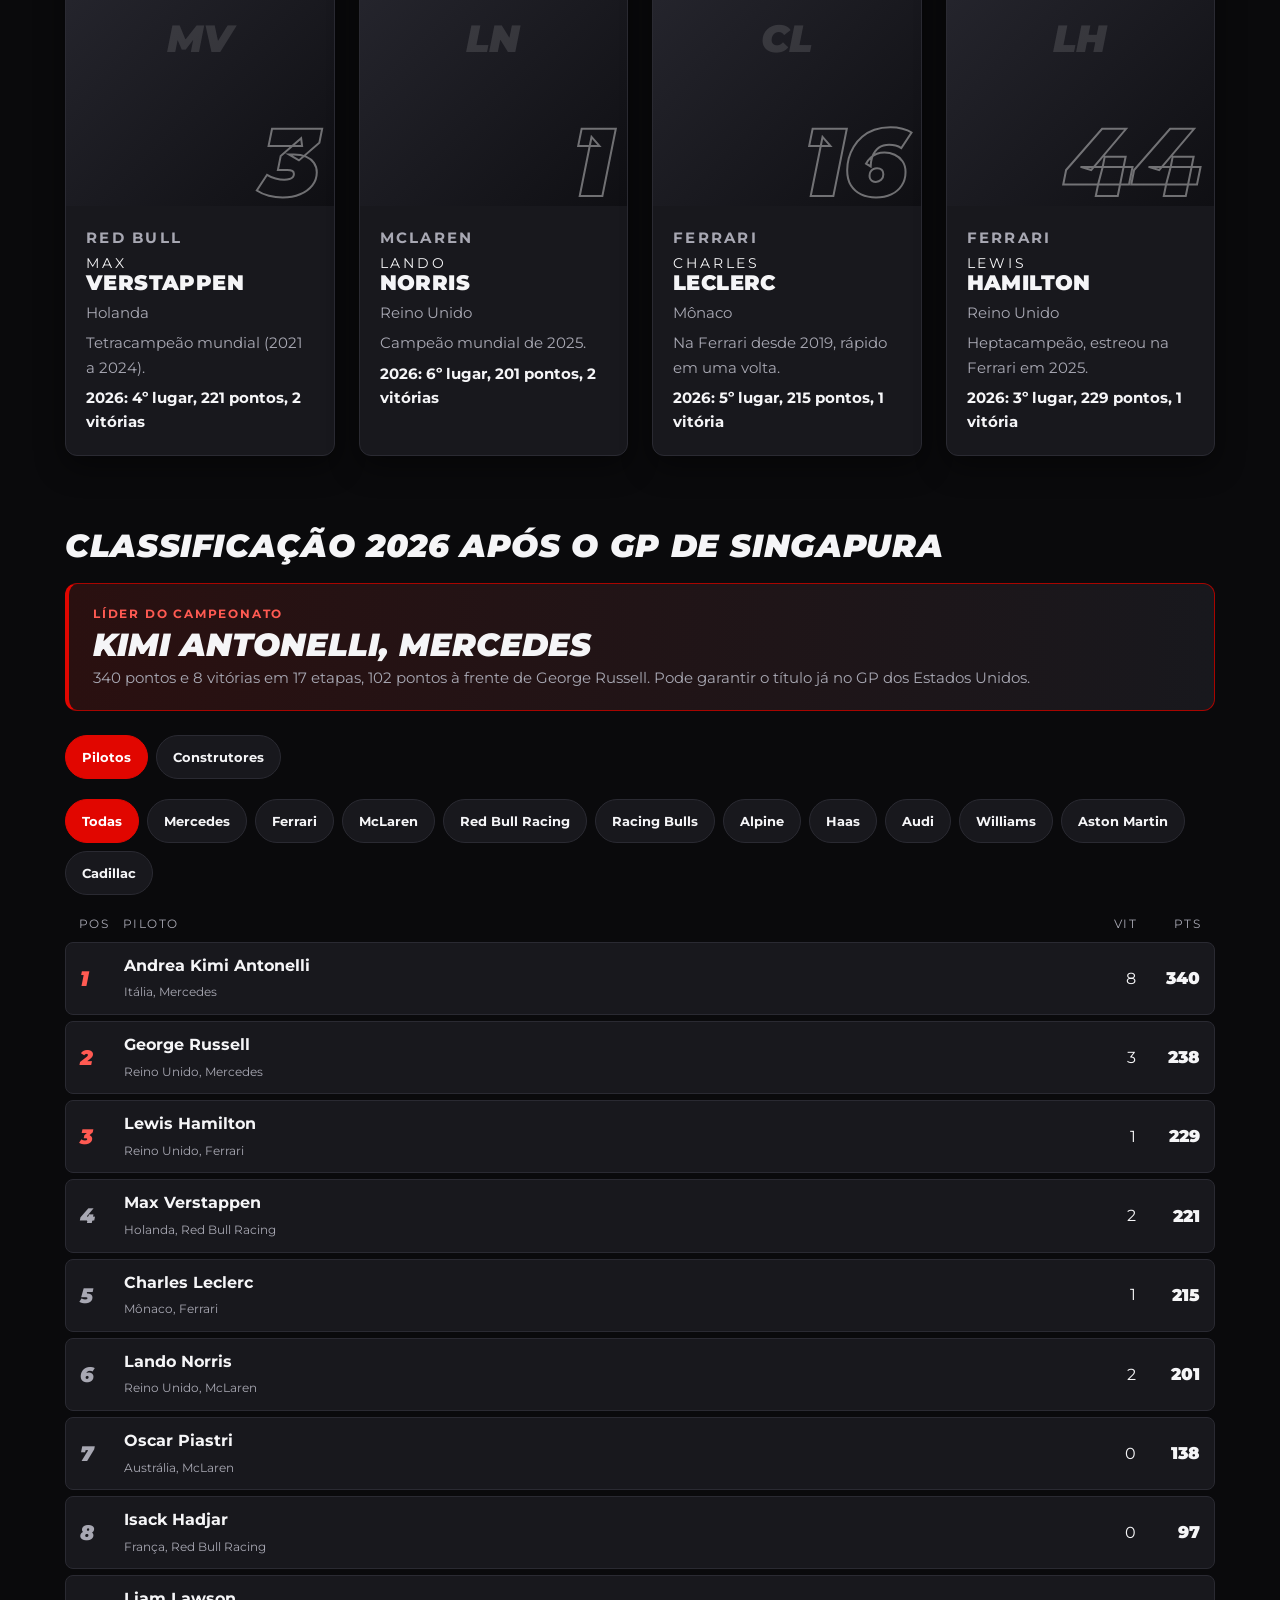
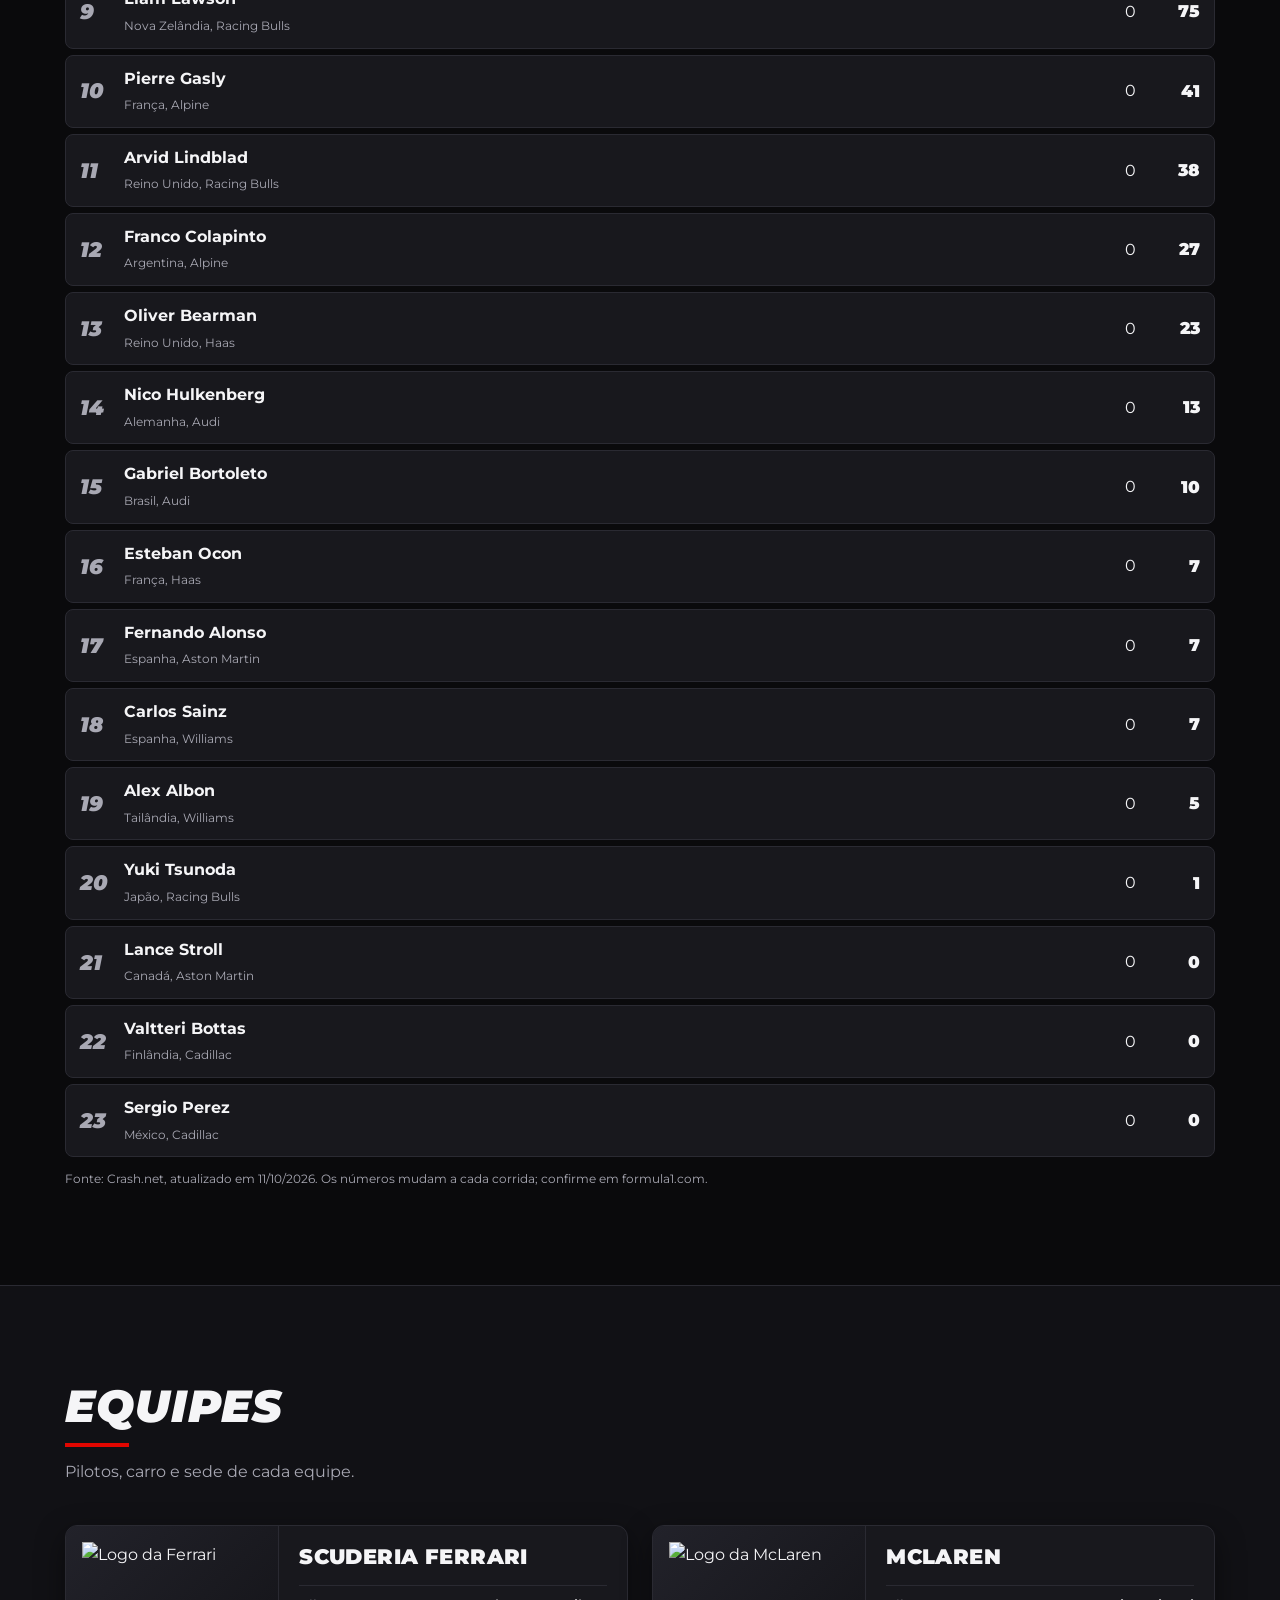
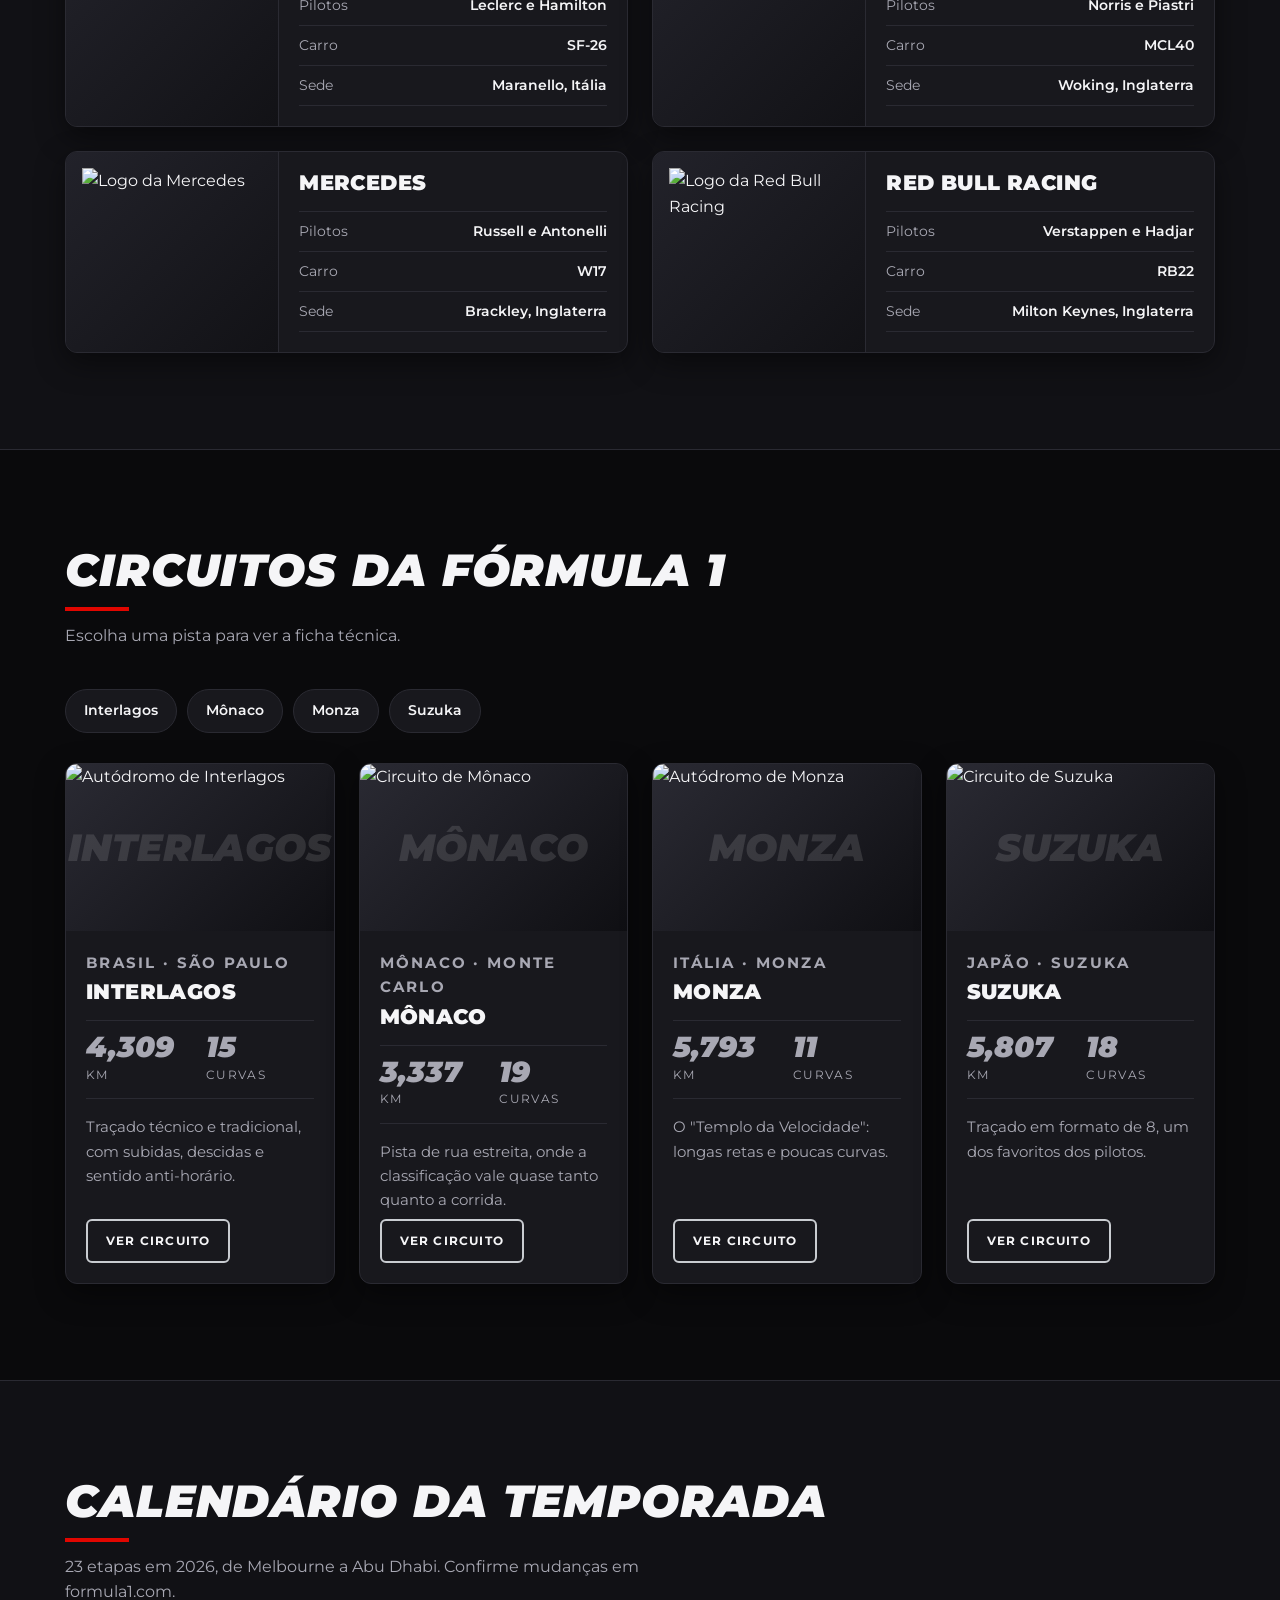
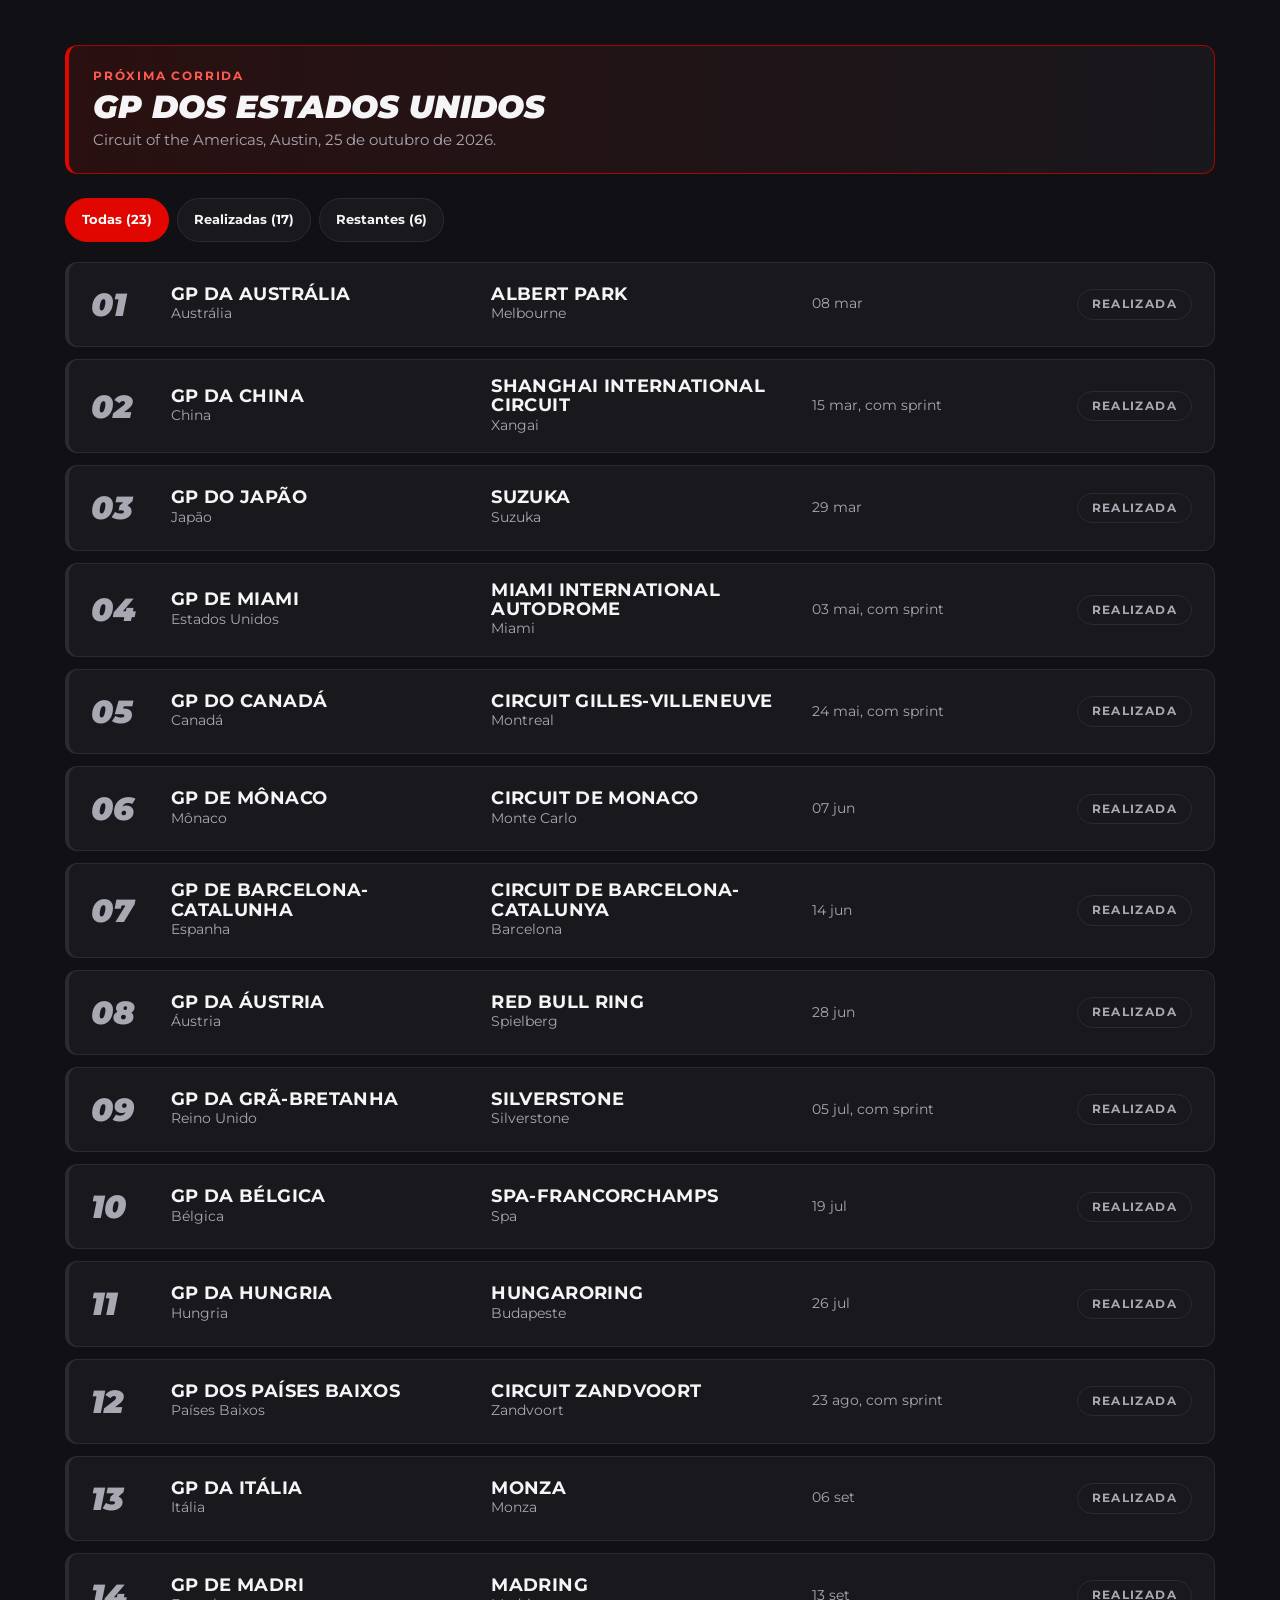
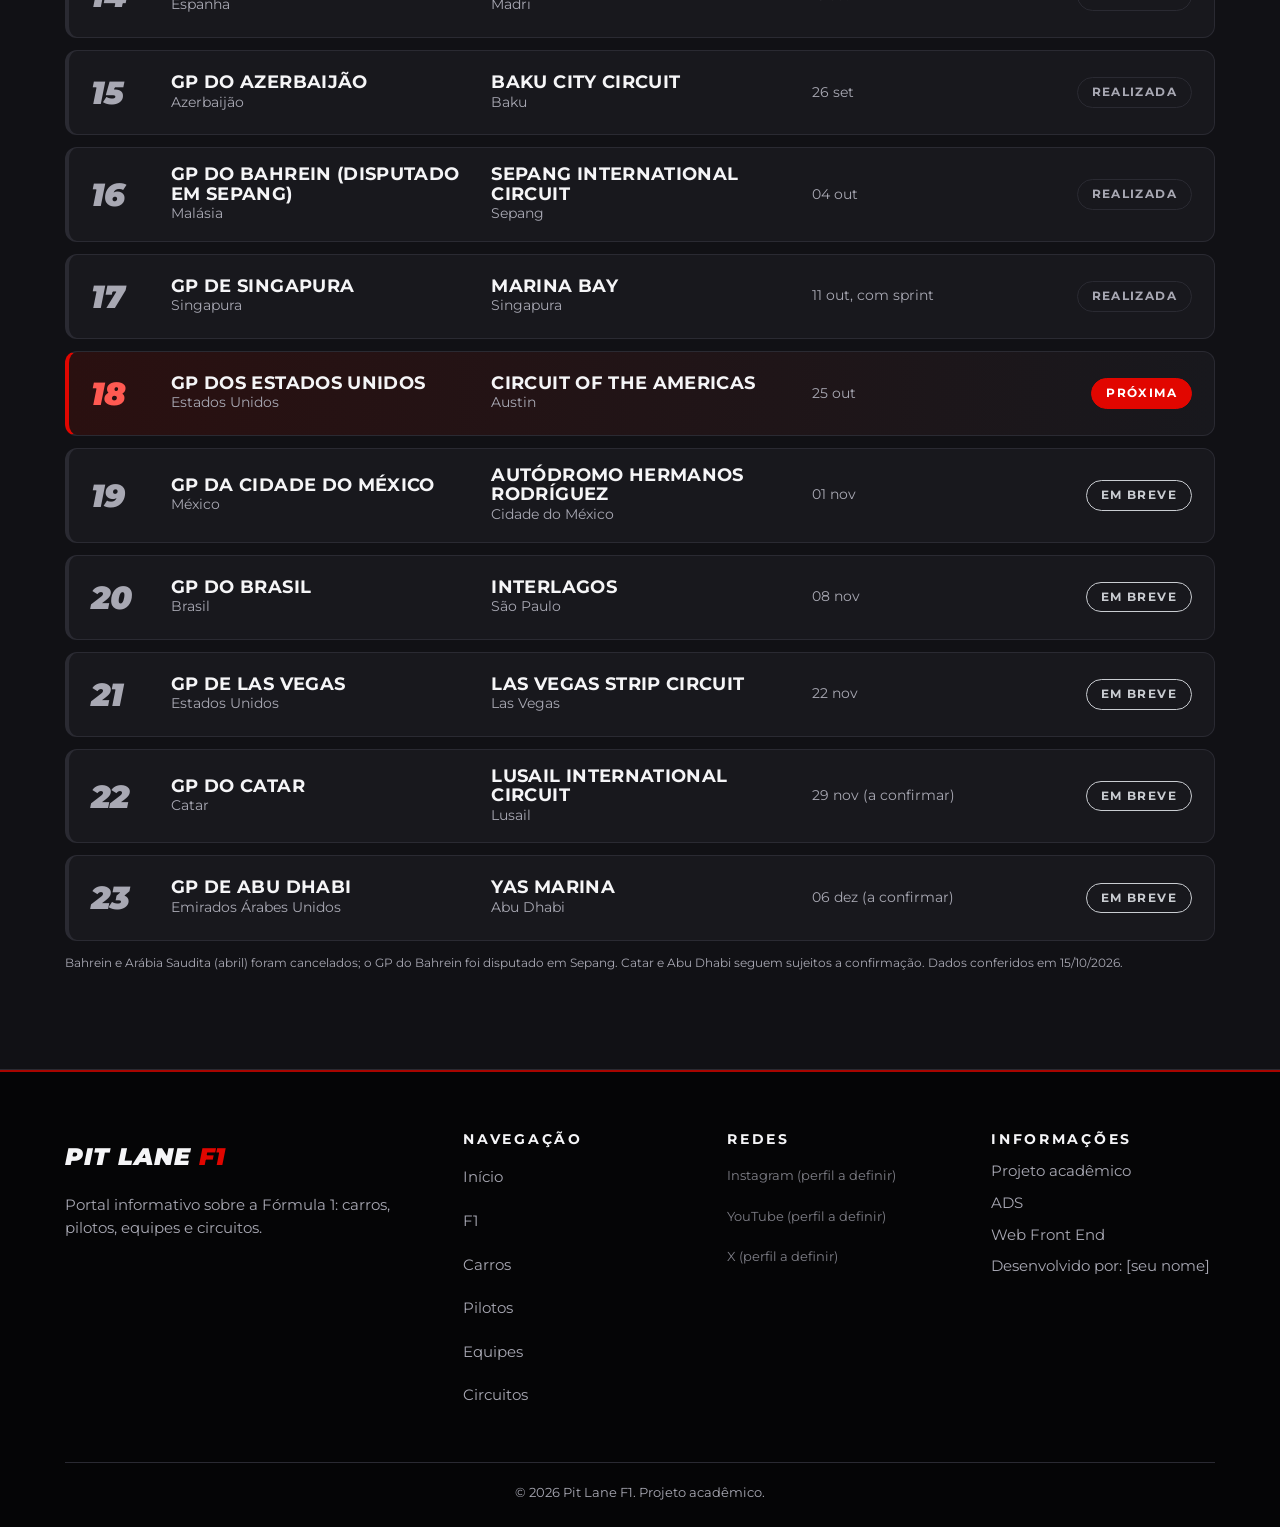
==== commit dd7f06fa: "Atualiza o site Pit Lane F1" ====
--- a/index.html
+++ b/index.html
@@ -6,10 +6,10 @@
   <meta name="description" content="Pit Lane F1: portal sobre Fórmula 1 com carros, pilotos, equipes, circuitos e calendário da temporada.">
   <meta name="theme-color" content="#0a0a0c">
   <title>Pit Lane F1 | Carros, pilotos, equipes e circuitos</title>
-  <!-- Fonte externa: Titillium Web (Google Fonts). É usada no CSS pela variável --fonte -->
+  <!-- Fonte externa: Montserrat (Google Fonts). É usada no CSS pela variável --fonte -->
   <link rel="preconnect" href="https://fonts.googleapis.com">
   <link rel="preconnect" href="https://fonts.gstatic.com" crossorigin>
-  <link href="https://fonts.googleapis.com/css2?family=Titillium+Web:ital,wght@0,400;0,600;0,700;0,900;1,700&display=swap" rel="stylesheet">
+  <link href="https://fonts.googleapis.com/css2?family=Montserrat:ital,wght@0,400;0,700;0,900;1,700;1,900&display=swap" rel="stylesheet">
   <link rel="stylesheet" href="style.css">
 </head>
 <body>
@@ -42,7 +42,6 @@
   <!-- Foto do hero: salve em img/circuitos/hero.jpg -->
   <img class="hero-bg" src="/../front/IMAGENS/TVYSUDS5GVD2JNG3MAEZQXG4PM.avif" alt="Carro de Fórmula 1 em alta velocidade na pista">
   <div class="container">
-    <p class="eyebrow">The world of Formula 1</p>
     <h1 id="hero-titulo">Velocidade, tecnologia e competição.</h1>
     <p class="hero-texto">Conheça carros, pilotos, equipes e as pistas mais famosas do automobilismo mundial.</p>
     <div class="hero-botoes">
@@ -56,9 +55,9 @@
       <li><strong>1950</strong><span>Ano de fundação</span></li>
       <li><strong>20+</strong><span>Grandes Prêmios por ano</span></li>
       <li><strong>11</strong><span>Equipes (grid 2026)</span></li>
-      <li><strong>22</strong><span>Pilotos (grid 2026)</span></li>
+      <li><strong>17</strong><span>Etapas disputadas até 11/10</span></li>
     </ul>
-    <p class="nota">Dados históricos e estruturais; o grid pode mudar a cada temporada.</p>
+    <p class="nota">Dados conferidos em 15/10/2026; mudam a cada corrida.</p>
   </div>
 </section>
 
@@ -89,13 +88,13 @@
       <article class="info info--largo"><h3>Pit Stop</h3><p>Troca de pneus feita por dezenas de mecânicos em pouco mais de 2 segundos.</p></article>
     </div>
   </div>
-</section>
-
-<section class="section" id="historia" aria-labelledby="historia-titulo">
-  <div class="container">
-    <div class="section-head"><h2 id="historia-titulo">História e funcionamento</h2><p>Da primeira temporada à nova era de 2026.</p></div>
-    <ol class="timeline"><li><strong>1950</strong><span>Início do Campeonato Mundial de Pilotos.</span></li><li><strong>1950s</strong><span>Primeiros anos, com carros de motor dianteiro.</span></li><li><strong>1960s</strong><span>Motor traseiro e chassi monocoque.</span></li><li><strong>1970s</strong><span>Asas, efeito solo e avanços de segurança.</span></li><li><strong>1980s</strong><span>Era turbo e fibra de carbono.</span></li><li><strong>1990s</strong><span>Eletrônica avançada; a segurança vira prioridade após 1994.</span></li><li><strong>2000s</strong><span>Motores V10 e V8 e grande domínio tecnológico.</span></li><li><strong>2010s</strong><span>Motores híbridos V6 turbo a partir de 2014.</span></li><li><strong>2020s</strong><span>Retorno do efeito solo em 2022.</span></li><li><strong>2026</strong><span>Nova era: novos motores e aerodinâmica ativa.</span></li></ol>
-    <div class="info-grid"><article class="info"><h3>Treinos livres</h3><p>Equipes testam acertos e pneus antes da classificação.</p></article><article class="info"><h3>Classificação</h3><p>Define o grid de largada pelo tempo de volta.</p></article><article class="info"><h3>Corrida</h3><p>Vence quem completa as voltas primeiro; há pit stops e estratégia.</p></article><article class="info"><h3>Pontuação</h3><p>Os dez primeiros pontuam, de 25 pontos para o vencedor até 1 ponto para o décimo.</p></article><article class="info"><h3>Campeonatos</h3><p>Pilotos e construtores disputam títulos separados.</p></article><article class="info"><h3>Tecnologia e segurança</h3><p>Aerodinâmica, pneus, halo e células de proteção.</p></article></div>
+
+  <!-- Acordeões nativos (details/summary): abrem e fecham sem JavaScript -->
+  <div class="container acordeao">
+    <details><summary>Como é um fim de semana de GP</summary><div class="conteudo"><p>Na sexta há treinos livres. No sábado, mais um treino livre e a classificação, que define o grid. No domingo acontece a corrida.</p><p>Em seis fins de semana de 2026 há também uma corrida curta no sábado, a sprint: China, Miami, Canadá, Grã-Bretanha, Países Baixos e Singapura.</p></div></details>
+    <details><summary>Como funciona a pontuação</summary><div class="conteudo"><p>Corrida: os dez primeiros pontuam, com 25, 18, 15, 12, 10, 8, 6, 4, 2 e 1 pontos.</p><p>Sprint: os oito primeiros pontuam, com 8, 7, 6, 5, 4, 3, 2 e 1 pontos.</p></div></details>
+    <details><summary>O que significam as bandeiras</summary><div class="conteudo"><p>Verde: pista livre. Amarela: perigo, sem ultrapassagens. Vermelha: corrida interrompida. Azul: deixe o carro mais rápido passar. Preta: desclassificação. Quadriculada: fim da corrida.</p></div></details>
+    <details><summary>A nova era de 2026</summary><div class="conteudo"><p>A temporada estreou novos motores com combustível 100% sustentável e a chegada de Audi e Cadillac, o que levou o grid a 11 equipes. Madri entrou no calendário e Zandvoort recebe a F1 pela última vez.</p></div></details>
   </div>
 </section>
 
@@ -110,38 +109,31 @@
     <div class="grid">
       <article class="card">
         <!-- data-label aparece enquanto não houver foto; a foto entra pela tag <img> -->
-        <div class="media media--car" data-label="SF-26"><img src="/../00/IMAGENS/CARROS/LF-26.jpg" alt="Carro Ferrari SF-26" loading="lazy"></div>
+        <div class="media media--car" data-label="SF-26"><img src="./IMAGENS/CARROS/LF-26.jpg" alt="Carro Ferrari SF-26" loading="lazy"></div>
         <div class="card-body">
           <p class="tag">Ferrari · 2026</p><h3>SF-26</h3>
           <p class="car-pilotos">Charles Leclerc<br>Lewis Hamilton</p>
-          <p>O vermelho mais famoso do automobilismo.</p>
-          <a href="#detalhes-sf26" class="link-seta">Ver detalhes →</a>
+          <a href="#equipes" class="link-seta">Ver detalhes →</a>
         </div>
       </article>
       <article class="card">
-        <div class="media media--car" data-label="MCL40"><img src="/../00/IMAGENS/CARROS/MCL-40.jpg" alt="Carro McLaren MCL40" loading="lazy"></div>
+        <div class="media media--car" data-label="MCL40"><img src="./IMAGENS/CARROS/MCL-40.jpg" alt="Carro McLaren MCL40" loading="lazy"></div>
         <div class="card-body">
           <p class="tag">McLaren · 2026</p><h3>MCL40</h3>
           <p class="car-pilotos">Lando Norris<br>Oscar Piastri</p>
           <p>Identificada pelo laranja papaia.</p>
-          <a href="#detalhes-mcl40" class="link-seta">Ver detalhes →</a>
+          <a href="#equipes" class="link-seta">Ver detalhes →</a>
         </div>
       </article>
       <article class="card">
-        <div class="media media--car" data-label="W17"><img src="/../00/IMAGENS/CARROS/W17.webp" alt="Carro Mercedes W17" loading="lazy"></div>
+        <div class="media media--car" data-label="W17"><img src="./IMAGENS/CARROS/W17.webp" alt="Carro Mercedes W17" loading="lazy"></div>
         <div class="card-body">
           <p class="tag">Mercedes · 2026</p><h3>W17</h3>
           <p class="car-pilotos">George Russell<br>Kimi Antonelli</p>
-          <p>Equipe de longa tradição em títulos.</p>
-          <a href="#detalhes-w17" class="link-seta">Ver detalhes →</a>
+          <a href="#equipes" class="link-seta">Ver detalhes →</a>
         </div>
       </article>
     </div>
-<div class="detalhes" aria-label="Detalhes dos carros">
-<article class="detalhe" id="detalhes-sf26"><h3>Ferrari SF-26</h3><p class="lead">Carro da Scuderia Ferrari para 2026, pilotado por Charles Leclerc e Lewis Hamilton.</p><ul><li><b>Equipe:</b> Scuderia Ferrari (Maranello, Itália)</li><li><b>Conceito:</b> evolução do carro vermelho tradicional para a nova geração técnica.</li><li>Regulamento 2026 (descrição geral): unidade de potência com parcela elétrica maior, combustível sustentável e aerodinâmica ativa.</li><li><b>Aerodinâmica:</b> asas e assoalho trabalham juntos para gerar pressão contra o solo nas curvas.</li><li><b>Curiosidade:</b> a Ferrari disputa a F1 desde 1950, a equipe mais antiga em atividade.</li></ul><a href="#carros" class="btn btn-outline btn-sm">Voltar para carros</a></article>
-<article class="detalhe" id="detalhes-mcl40"><h3>McLaren MCL40</h3><p class="lead">Carro da McLaren para 2026, pilotado por Lando Norris e Oscar Piastri.</p><ul><li><b>Equipe:</b> McLaren (Woking, Inglaterra)</li><li><b>Conceito:</b> continuidade do projeto que levou Norris ao título de 2025.</li><li>Regulamento 2026 (descrição geral): unidade de potência com parcela elétrica maior, combustível sustentável e aerodinâmica ativa.</li><li><b>Identidade:</b> laranja papaia, cor histórica da equipe.</li><li><b>Curiosidade:</b> a McLaren foi fundada em 1963 por Bruce McLaren.</li></ul><a href="#carros" class="btn btn-outline btn-sm">Voltar para carros</a></article>
-<article class="detalhe" id="detalhes-w17"><h3>Mercedes W17</h3><p class="lead">Carro da Mercedes para 2026, pilotado por George Russell e Kimi Antonelli.</p><ul><li><b>Equipe:</b> Mercedes (Brackley, Inglaterra)</li><li><b>Conceito:</b> eficiência aerodinâmica e forte integração com a unidade de potência própria.</li><li>Regulamento 2026 (descrição geral): unidade de potência com parcela elétrica maior, combustível sustentável e aerodinâmica ativa.</li><li><b>Tradição:</b> a equipe venceu oito títulos seguidos de construtores (2014 a 2021).</li><li><b>Curiosidade:</b> Antonelli estreou na F1 em 2025, aos 18 anos.</li></ul><a href="#carros" class="btn btn-outline btn-sm">Voltar para carros</a></article>
-</div>
   </div>
 </section>
 
@@ -154,28 +146,85 @@
     </div>
     <div class="grid">
       <article class="card driver">
-        <div class="media media--driver" data-label="MV"><img src="/../00/IMAGENS/PILOTOS/MV.jpg" alt="Foto de Max Verstappen" loading="lazy"><span class="driver-num">3</span></div>
-        <div class="card-body"><p class="tag">Red Bull</p><h3><span>Max</span>Verstappen</h3><p>Holanda</p><p>Tetracampeão mundial (2021 a 2024).</p><a href="#detalhes-verstappen" class="link-seta">Ver perfil →</a></div>
+        <div class="media media--driver" data-label="MV"><img src="./IMAGENS/PILOTOS/MV.jpg" alt="Foto de Max Verstappen" loading="lazy"><span class="driver-num">3</span></div>
+        <div class="card-body"><p class="tag">Red Bull</p><h3><span>Max</span>Verstappen</h3><p>Holanda</p><p>Tetracampeão mundial (2021 a 2024).</p><p class="posicao">2026: 4º lugar, 221 pontos, 2 vitórias</p></div>
       </article>
       <article class="card driver">
-        <div class="media media--driver" data-label="LN"><img src="/../00/IMAGENS/PILOTOS/Ld.jpg" alt="Foto de Lando Norris" loading="lazy"><span class="driver-num">1</span></div>
-        <div class="card-body"><p class="tag">McLaren</p><h3><span>Lando</span>Norris</h3><p>Reino Unido</p><p>Campeão mundial de 2025.</p><a href="#detalhes-norris" class="link-seta">Ver perfil →</a></div>
+        <div class="media media--driver" data-label="LN"><img src="./IMAGENS/PILOTOS/Ld.jpg" alt="Foto de Lando Norris" loading="lazy"><span class="driver-num">1</span></div>
+        <div class="card-body"><p class="tag">McLaren</p><h3><span>Lando</span>Norris</h3><p>Reino Unido</p><p>Campeão mundial de 2025.</p><p class="posicao">2026: 6º lugar, 201 pontos, 2 vitórias</p></div>
       </article>
       <article class="card driver">
-        <div class="media media--driver" data-label="CL"><img src="/../00/IMAGENS/PILOTOS/Cl.jpg" alt="Foto de Charles Leclerc" loading="lazy"><span class="driver-num">16</span></div>
-        <div class="card-body"><p class="tag">Ferrari</p><h3><span>Charles</span>Leclerc</h3><p>Mônaco</p><p>Na Ferrari desde 2019, rápido em uma volta.</p><a href="#detalhes-leclerc" class="link-seta">Ver perfil →</a></div>
+        <div class="media media--driver" data-label="CL"><img src="./IMAGENS/PILOTOS/Cl.jpg" alt="Foto de Charles Leclerc" loading="lazy"><span class="driver-num">16</span></div>
+        <div class="card-body"><p class="tag">Ferrari</p><h3><span>Charles</span>Leclerc</h3><p>Mônaco</p><p>Na Ferrari desde 2019, rápido em uma volta.</p><p class="posicao">2026: 5º lugar, 215 pontos, 1 vitória</p></div>
       </article>
       <article class="card driver">
-        <div class="media media--driver" data-label="LH"><img src="/../00/IMAGENS/PILOTOS/LW.webp" alt="Foto de Lewis Hamilton" loading="lazy"><span class="driver-num">44</span></div>
-        <div class="card-body"><p class="tag">Ferrari</p><h3><span>Lewis</span>Hamilton</h3><p>Reino Unido</p><p>Heptacampeão, estreou na Ferrari em 2025.</p><a href="#detalhes-hamilton" class="link-seta">Ver perfil →</a></div>
-      </article>
-    </div>
-<div class="detalhes" aria-label="Perfis dos pilotos">
-<article class="detalhe" id="detalhes-verstappen"><h3>Max Verstappen</h3><p class="lead">Holandês, número 3, Red Bull Racing.</p><ul><li><b>Trajetória:</b> estreou em 2015 na Toro Rosso, aos 17 anos, e está na Red Bull desde 2016.</li><li><b>Conquistas:</b> campeão mundial de 2021 a 2024.</li><li><b>Estilo:</b> agressivo, consistente e muito forte na corrida.</li><li><b>Equipe atual:</b> referência técnica e esportiva da Red Bull Racing.</li></ul><a href="#pilotos" class="btn btn-outline btn-sm">Voltar para pilotos</a></article>
-<article class="detalhe" id="detalhes-norris"><h3>Lando Norris</h3><p class="lead">Britânico, número 1, McLaren.</p><ul><li><b>Trajetória:</b> na McLaren desde 2019, cresceu dentro da equipe.</li><li><b>Conquistas:</b> campeão mundial de 2025.</li><li><b>Estilo:</b> rápido, versátil e bem-humorado fora da pista.</li><li><b>Equipe atual:</b> líder do projeto McLaren ao lado de Oscar Piastri.</li></ul><a href="#pilotos" class="btn btn-outline btn-sm">Voltar para pilotos</a></article>
-<article class="detalhe" id="detalhes-leclerc"><h3>Charles Leclerc</h3><p class="lead">Monegasco, número 16, Ferrari.</p><ul><li><b>Trajetória:</b> na Ferrari desde 2019; Mônaco é sua cidade natal.</li><li><b>Destaques:</b> vitórias em Monza (2019) e no GP de Mônaco (2024).</li><li><b>Estilo:</b> muito rápido em uma volta de classificação.</li><li><b>Equipe atual:</b> companheiro de Lewis Hamilton na Ferrari.</li></ul><a href="#pilotos" class="btn btn-outline btn-sm">Voltar para pilotos</a></article>
-<article class="detalhe" id="detalhes-hamilton"><h3>Lewis Hamilton</h3><p class="lead">Britânico, número 44, Ferrari.</p><ul><li><b>Trajetória:</b> McLaren (2007 a 2012), Mercedes (2013 a 2024) e Ferrari desde 2025.</li><li><b>Conquistas:</b> heptacampeão mundial (2008, 2014, 2015 e 2017 a 2020).</li><li><b>Estilo:</b> experiente, preciso e forte na gestão de pneus.</li><li><b>Equipe atual:</b> novo capítulo da carreira com a Ferrari.</li></ul><a href="#pilotos" class="btn btn-outline btn-sm">Voltar para pilotos</a></article>
-</div>
+        <div class="media media--driver" data-label="LH"><img src="./IMAGENS/PILOTOS/LW.webp" alt="Foto de Lewis Hamilton" loading="lazy"><span class="driver-num">44</span></div>
+        <div class="card-body"><p class="tag">Ferrari</p><h3><span>Lewis</span>Hamilton</h3><p>Reino Unido</p><p>Heptacampeão, estreou na Ferrari em 2025.</p><p class="posicao">2026: 3º lugar, 229 pontos, 1 vitória</p></div>
+      </article>
+    </div>
+
+    <!-- CLASSIFICAÇÃO 2026: abas e filtro por equipe sem JavaScript (rádios + :has no CSS) -->
+    <div class="classif" id="classificacao">
+      <h3 class="classif-titulo">Classificação 2026 após o GP de Singapura</h3>
+      <div class="caixa-destaque"><span class="tag">Líder do campeonato</span><strong>Kimi Antonelli, Mercedes</strong><p>340 pontos e 8 vitórias em 17 etapas, 102 pontos à frente de George Russell. Pode garantir o título já no GP dos Estados Unidos.</p></div>
+      <div class="filtros" role="radiogroup" aria-label="Escolher classificação">
+        <input type="radio" name="f-tab" id="tab-p" checked><label for="tab-p">Pilotos</label>
+        <input type="radio" name="f-tab" id="tab-c"><label for="tab-c">Construtores</label>
+      </div>
+      <div class="filtros filtros-eq" role="radiogroup" aria-label="Filtrar pilotos por equipe">
+        <input type="radio" name="f-eq" id="t-todas" checked><label for="t-todas">Todas</label>
+        <input type="radio" name="f-eq" id="t-mercedes"><label for="t-mercedes">Mercedes</label>
+        <input type="radio" name="f-eq" id="t-ferrari"><label for="t-ferrari">Ferrari</label>
+        <input type="radio" name="f-eq" id="t-mclaren"><label for="t-mclaren">McLaren</label>
+        <input type="radio" name="f-eq" id="t-redbull"><label for="t-redbull">Red Bull Racing</label>
+        <input type="radio" name="f-eq" id="t-racingbulls"><label for="t-racingbulls">Racing Bulls</label>
+        <input type="radio" name="f-eq" id="t-alpine"><label for="t-alpine">Alpine</label>
+        <input type="radio" name="f-eq" id="t-haas"><label for="t-haas">Haas</label>
+        <input type="radio" name="f-eq" id="t-audi"><label for="t-audi">Audi</label>
+        <input type="radio" name="f-eq" id="t-williams"><label for="t-williams">Williams</label>
+        <input type="radio" name="f-eq" id="t-aston"><label for="t-aston">Aston Martin</label>
+        <input type="radio" name="f-eq" id="t-cadillac"><label for="t-cadillac">Cadillac</label>
+      </div>
+      <div class="painel-p"><p class="rank-cab" aria-hidden="true"><span>Pos</span><span>Piloto</span><span>Vit</span><span>Pts</span></p><ol class="rank rank-p">
+<li data-t="mercedes"><span class="pos">1</span><span class="nome"><strong>Andrea Kimi Antonelli</strong><small>Itália, Mercedes</small></span><span class="vit">8</span><span class="pts">340</span></li>
+<li data-t="mercedes"><span class="pos">2</span><span class="nome"><strong>George Russell</strong><small>Reino Unido, Mercedes</small></span><span class="vit">3</span><span class="pts">238</span></li>
+<li data-t="ferrari"><span class="pos">3</span><span class="nome"><strong>Lewis Hamilton</strong><small>Reino Unido, Ferrari</small></span><span class="vit">1</span><span class="pts">229</span></li>
+<li data-t="redbull"><span class="pos">4</span><span class="nome"><strong>Max Verstappen</strong><small>Holanda, Red Bull Racing</small></span><span class="vit">2</span><span class="pts">221</span></li>
+<li data-t="ferrari"><span class="pos">5</span><span class="nome"><strong>Charles Leclerc</strong><small>Mônaco, Ferrari</small></span><span class="vit">1</span><span class="pts">215</span></li>
+<li data-t="mclaren"><span class="pos">6</span><span class="nome"><strong>Lando Norris</strong><small>Reino Unido, McLaren</small></span><span class="vit">2</span><span class="pts">201</span></li>
+<li data-t="mclaren"><span class="pos">7</span><span class="nome"><strong>Oscar Piastri</strong><small>Austrália, McLaren</small></span><span class="vit">0</span><span class="pts">138</span></li>
+<li data-t="redbull"><span class="pos">8</span><span class="nome"><strong>Isack Hadjar</strong><small>França, Red Bull Racing</small></span><span class="vit">0</span><span class="pts">97</span></li>
+<li data-t="racingbulls"><span class="pos">9</span><span class="nome"><strong>Liam Lawson</strong><small>Nova Zelândia, Racing Bulls</small></span><span class="vit">0</span><span class="pts">75</span></li>
+<li data-t="alpine"><span class="pos">10</span><span class="nome"><strong>Pierre Gasly</strong><small>França, Alpine</small></span><span class="vit">0</span><span class="pts">41</span></li>
+<li data-t="racingbulls"><span class="pos">11</span><span class="nome"><strong>Arvid Lindblad</strong><small>Reino Unido, Racing Bulls</small></span><span class="vit">0</span><span class="pts">38</span></li>
+<li data-t="alpine"><span class="pos">12</span><span class="nome"><strong>Franco Colapinto</strong><small>Argentina, Alpine</small></span><span class="vit">0</span><span class="pts">27</span></li>
+<li data-t="haas"><span class="pos">13</span><span class="nome"><strong>Oliver Bearman</strong><small>Reino Unido, Haas</small></span><span class="vit">0</span><span class="pts">23</span></li>
+<li data-t="audi"><span class="pos">14</span><span class="nome"><strong>Nico Hulkenberg</strong><small>Alemanha, Audi</small></span><span class="vit">0</span><span class="pts">13</span></li>
+<li data-t="audi"><span class="pos">15</span><span class="nome"><strong>Gabriel Bortoleto</strong><small>Brasil, Audi</small></span><span class="vit">0</span><span class="pts">10</span></li>
+<li data-t="haas"><span class="pos">16</span><span class="nome"><strong>Esteban Ocon</strong><small>França, Haas</small></span><span class="vit">0</span><span class="pts">7</span></li>
+<li data-t="aston"><span class="pos">17</span><span class="nome"><strong>Fernando Alonso</strong><small>Espanha, Aston Martin</small></span><span class="vit">0</span><span class="pts">7</span></li>
+<li data-t="williams"><span class="pos">18</span><span class="nome"><strong>Carlos Sainz</strong><small>Espanha, Williams</small></span><span class="vit">0</span><span class="pts">7</span></li>
+<li data-t="williams"><span class="pos">19</span><span class="nome"><strong>Alex Albon</strong><small>Tailândia, Williams</small></span><span class="vit">0</span><span class="pts">5</span></li>
+<li data-t="racingbulls"><span class="pos">20</span><span class="nome"><strong>Yuki Tsunoda</strong><small>Japão, Racing Bulls</small></span><span class="vit">0</span><span class="pts">1</span></li>
+<li data-t="aston"><span class="pos">21</span><span class="nome"><strong>Lance Stroll</strong><small>Canadá, Aston Martin</small></span><span class="vit">0</span><span class="pts">0</span></li>
+<li data-t="cadillac"><span class="pos">22</span><span class="nome"><strong>Valtteri Bottas</strong><small>Finlândia, Cadillac</small></span><span class="vit">0</span><span class="pts">0</span></li>
+<li data-t="cadillac"><span class="pos">23</span><span class="nome"><strong>Sergio Perez</strong><small>México, Cadillac</small></span><span class="vit">0</span><span class="pts">0</span></li>
+</ol></div>
+      <div class="painel-c"><p class="rank-cab" aria-hidden="true"><span>Pos</span><span>Equipe</span><span>Vit</span><span>Pts</span></p><ol class="rank">
+<li><span class="pos">1</span><span class="nome"><strong>Mercedes</strong></span><span class="vit">11</span><span class="pts">578</span></li>
+<li><span class="pos">2</span><span class="nome"><strong>Ferrari</strong></span><span class="vit">2</span><span class="pts">444</span></li>
+<li><span class="pos">3</span><span class="nome"><strong>McLaren</strong></span><span class="vit">2</span><span class="pts">339</span></li>
+<li><span class="pos">4</span><span class="nome"><strong>Red Bull Racing</strong></span><span class="vit">2</span><span class="pts">332</span></li>
+<li><span class="pos">5</span><span class="nome"><strong>Racing Bulls</strong></span><span class="vit">0</span><span class="pts">100</span></li>
+<li><span class="pos">6</span><span class="nome"><strong>Alpine</strong></span><span class="vit">0</span><span class="pts">68</span></li>
+<li><span class="pos">7</span><span class="nome"><strong>Haas</strong></span><span class="vit">0</span><span class="pts">30</span></li>
+<li><span class="pos">8</span><span class="nome"><strong>Audi</strong></span><span class="vit">0</span><span class="pts">23</span></li>
+<li><span class="pos">9</span><span class="nome"><strong>Williams</strong></span><span class="vit">0</span><span class="pts">12</span></li>
+<li><span class="pos">10</span><span class="nome"><strong>Aston Martin</strong></span><span class="vit">0</span><span class="pts">7</span></li>
+<li><span class="pos">11</span><span class="nome"><strong>Cadillac</strong></span><span class="vit">0</span><span class="pts">0</span></li>
+</ol></div>
+      <p class="nota">Fonte: Crash.net, atualizado em 11/10/2026. Os números mudam a cada corrida; confirme em formula1.com.</p>
+    </div>
   </div>
 </section>
 
@@ -184,27 +233,27 @@
   <div class="container">
     <div class="section-head">
       <h2 id="equipes-titulo">Equipes</h2>
-      <p>Para atualizar a temporada, edite pilotos e carro de cada equipe.</p>
+      <p>Pilotos, carro e sede de cada equipe.</p>
     </div>
     <div class="grid">
       <!-- Logos das equipes: salve em img/equipes/ -->
       <article class="card">
-        <div class="team-logo"><img src="/../00/IMAGENS/MONTADORA/SCUDERIA-FERRARI-F1-TEAM.jpg" alt="Logo da Ferrari" loading="lazy"></div>
+        <div class="team-logo"><img src="./IMAGENS/MONTADORA/SCUDERIA-FERRARI-F1-TEAM.jpg" alt="Logo da Ferrari" loading="lazy"></div>
         <div class="card-body"><h3>Scuderia Ferrari</h3>
           <dl class="dados"><div><dt>Pilotos</dt><dd>Leclerc e Hamilton</dd></div><div><dt>Carro</dt><dd>SF-26</dd></div><div><dt>Sede</dt><dd>Maranello, Itália</dd></div></dl></div>
       </article>
       <article class="card">
-        <div class="team-logo"><img src="/../00/IMAGENS/MONTADORA/MCLAREN-F1-TEAM.jpg" alt="Logo da McLaren" loading="lazy"></div>
+        <div class="team-logo"><img src="./IMAGENS/MONTADORA/MCLAREN-F1-TEAM.jpg" alt="Logo da McLaren" loading="lazy"></div>
         <div class="card-body"><h3>McLaren</h3>
           <dl class="dados"><div><dt>Pilotos</dt><dd>Norris e Piastri</dd></div><div><dt>Carro</dt><dd>MCL40</dd></div><div><dt>Sede</dt><dd>Woking, Inglaterra</dd></div></dl></div>
       </article>
       <article class="card">
-        <div class="team-logo"><img src="/../00/IMAGENS/MONTADORA/AMG-F1-TEAM.jpeg" alt="Logo da Mercedes" loading="lazy"></div>
+        <div class="team-logo"><img src="./IMAGENS/MONTADORA/AMG-F1-TEAM.jpeg" alt="Logo da Mercedes" loading="lazy"></div>
         <div class="card-body"><h3>Mercedes</h3>
           <dl class="dados"><div><dt>Pilotos</dt><dd>Russell e Antonelli</dd></div><div><dt>Carro</dt><dd>W17</dd></div><div><dt>Sede</dt><dd>Brackley, Inglaterra</dd></div></dl></div>
       </article>
       <article class="card">
-        <div class="team-logo"><img src="/../00/IMAGENS/MONTADORA/REDBULL-F1-TEAM.jpg" alt="Logo da Red Bull Racing" loading="lazy"></div>
+        <div class="team-logo"><img src="./IMAGENS/MONTADORA/REDBULL-F1-TEAM.jpg" alt="Logo da Red Bull Racing" loading="lazy"></div>
         <div class="card-body"><h3>Red Bull Racing</h3>
           <dl class="dados"><div><dt>Pilotos</dt><dd>Verstappen e Hadjar</dd></div><div><dt>Carro</dt><dd>RB22</dd></div><div><dt>Sede</dt><dd>Milton Keynes, Inglaterra</dd></div></dl></div>
       </article>
@@ -225,40 +274,77 @@
     </ul>
     <div class="grid">
       <article class="card circuit" id="interlagos">
-        <div class="media" data-label="INTERLAGOS"><img src="/../00/IMAGENS/CIRCUITO/INTERLAGOS.jpg" alt="Autódromo de Interlagos" loading="lazy"></div>
-        <div class="card-body"><p class="tag">🇧🇷 Brasil · São Paulo</p><h3>Interlagos</h3>
+        <div class="media" data-label="INTERLAGOS"><img src="./IMAGENS/CIRCUITO/INTERLAGOS.jpg" alt="Autódromo de Interlagos" loading="lazy"></div>
+        <div class="card-body"><p class="tag">Brasil · São Paulo</p><h3>Interlagos</h3>
           <div class="ficha"><p><strong>4,309</strong><span>km</span></p><p><strong>15</strong><span>curvas</span></p></div>
           <p>Traçado técnico e tradicional, com subidas, descidas e sentido anti-horário.</p>
-          <a href="#detalhes-interlagos" class="btn btn-outline btn-sm">Ver circuito</a></div>
+          <a href="#tracado-interlagos" class="btn btn-outline btn-sm">Ver circuito</a></div>
       </article>
       <article class="card circuit" id="monaco">
-        <div class="media" data-label="MÔNACO"><img src="/../00/IMAGENS/CIRCUITO/MONACO.jpg" alt="Circuito de Mônaco" loading="lazy"></div>
-        <div class="card-body"><p class="tag">🇲🇨 Mônaco · Monte Carlo</p><h3>Mônaco</h3>
+        <div class="media" data-label="MÔNACO"><img src="./IMAGENS/CIRCUITO/MONACO.jpg" alt="Circuito de Mônaco" loading="lazy"></div>
+        <div class="card-body"><p class="tag">Mônaco · Monte Carlo</p><h3>Mônaco</h3>
           <div class="ficha"><p><strong>3,337</strong><span>km</span></p><p><strong>19</strong><span>curvas</span></p></div>
           <p>Pista de rua estreita, onde a classificação vale quase tanto quanto a corrida.</p>
-          <a href="#detalhes-monaco" class="btn btn-outline btn-sm">Ver circuito</a></div>
+          <a href="#tracado-monaco" class="btn btn-outline btn-sm">Ver circuito</a></div>
       </article>
       <article class="card circuit" id="monza">
-        <div class="media" data-label="MONZA"><img src="/../00/IMAGENS/CIRCUITO/MONZA.jpg" alt="Autódromo de Monza" loading="lazy"></div>
-        <div class="card-body"><p class="tag">🇮🇹 Itália · Monza</p><h3>Monza</h3>
+        <div class="media" data-label="MONZA"><img src="./IMAGENS/CIRCUITO/MONZA.jpg" alt="Autódromo de Monza" loading="lazy"></div>
+        <div class="card-body"><p class="tag">Itália · Monza</p><h3>Monza</h3>
           <div class="ficha"><p><strong>5,793</strong><span>km</span></p><p><strong>11</strong><span>curvas</span></p></div>
           <p>O "Templo da Velocidade": longas retas e poucas curvas.</p>
-          <a href="#detalhes-monza" class="btn btn-outline btn-sm">Ver circuito</a></div>
+          <a href="#tracado-monza" class="btn btn-outline btn-sm">Ver circuito</a></div>
       </article>
       <article class="card circuit" id="suzuka">
-        <div class="media" data-label="SUZUKA"><img src="/../00/IMAGENS/CIRCUITO/SUZUKA.jpg" alt="Circuito de Suzuka" loading="lazy"></div>
-        <div class="card-body"><p class="tag">🇯🇵 Japão · Suzuka</p><h3>Suzuka</h3>
+        <div class="media" data-label="SUZUKA"><img src="./IMAGENS/CIRCUITO/SUZUKA.jpg" alt="Circuito de Suzuka" loading="lazy"></div>
+        <div class="card-body"><p class="tag">Japão · Suzuka</p><h3>Suzuka</h3>
           <div class="ficha"><p><strong>5,807</strong><span>km</span></p><p><strong>18</strong><span>curvas</span></p></div>
           <p>Traçado em formato de 8, um dos favoritos dos pilotos.</p>
-          <a href="#detalhes-suzuka" class="btn btn-outline btn-sm">Ver circuito</a></div>
-      </article>
-    </div>
-<div class="detalhes" aria-label="Detalhes dos circuitos">
-<article class="detalhe" id="detalhes-interlagos"><h3>Interlagos</h3><p class="lead">Brasil · São Paulo (SP) · 4,309 km · 15 curvas · 71 voltas.</p><ul><li><b>Tipo:</b> autódromo permanente, sentido anti-horário.</li><li><b>Traçado:</b> subidas e descidas, com o famoso Senna S no início.</li><li><b>Dificuldade:</b> pista curta e travada, com ultrapassagens possíveis e clima instável.</li><li><b>Curiosidade:</b> o nome oficial homenageia o piloto José Carlos Pace.</li></ul><a href="#pistas" class="btn btn-outline btn-sm">Voltar para circuitos</a></article>
-<article class="detalhe" id="detalhes-monaco"><h3>Mônaco</h3><p class="lead">Mônaco · Monte Carlo · 3,337 km · 19 curvas · 78 voltas.</p><ul><li><b>Tipo:</b> circuito de rua, com guard-rails muito próximos.</li><li><b>Traçado:</b> túnel, cassino e a lenta curva do hotel Fairmont.</li><li><b>Dificuldade:</b> ultrapassagens são raras, por isso a classificação pesa muito.</li><li><b>Curiosidade:</b> é um dos GPs mais tradicionais e glamourosos do calendário.</li></ul><a href="#pistas" class="btn btn-outline btn-sm">Voltar para circuitos</a></article>
-<article class="detalhe" id="detalhes-monza"><h3>Monza</h3><p class="lead">Itália · Monza (Lombardia) · 5,793 km · 11 curvas · 53 voltas.</p><ul><li><b>Tipo:</b> autódromo permanente, conhecido como Templo da Velocidade.</li><li><b>Traçado:</b> longas retas, chicanes e a curva Parabolica.</li><li><b>Dificuldade:</b> exige pouca pressão aerodinâmica e freadas fortes.</li><li><b>Curiosidade:</b> foi inaugurado em 1922 e conta com a torcida apaixonada da Ferrari.</li></ul><a href="#pistas" class="btn btn-outline btn-sm">Voltar para circuitos</a></article>
-<article class="detalhe" id="detalhes-suzuka"><h3>Suzuka</h3><p class="lead">Japão · Suzuka · 5,807 km · 18 curvas · 53 voltas.</p><ul><li><b>Tipo:</b> autódromo permanente, sentido horário.</li><li><b>Traçado:</b> formato de 8, com um cruzamento por ponte.</li><li><b>Dificuldade:</b> sequência de curvas rápidas, como as Esses e a 130R.</li><li><b>Curiosidade:</b> foi construído pela Honda como pista de testes, nos anos 1960.</li></ul><a href="#pistas" class="btn btn-outline btn-sm">Voltar para circuitos</a></article>
-</div>
+          <a href="#tracado-suzuka" class="btn btn-outline btn-sm">Ver circuito</a></div>
+      </article>
+    </div>
+
+    <!-- TRAÇADOS (só HTML + CSS): o botão "Ver circuito" aponta para o id da janela e o CSS usa :target para abrir.
+         A imagem do traçado entra pela tag <img>: salve em IMAGENS/TRACADOS/NOME.png (ou ajuste o src abaixo) -->
+    <div class="tracado" id="tracado-interlagos" role="dialog" aria-labelledby="tracado-interlagos-titulo">
+      <a href="#interlagos" class="tracado-fundo" aria-label="Fechar traçado"></a>
+      <div class="tracado-caixa">
+        <a href="#interlagos" class="tracado-fechar" aria-label="Fechar traçado">✕</a>
+        <p class="tag">Brasil · São Paulo</p>
+        <h3 id="tracado-interlagos-titulo">Traçado de Interlagos</h3>
+        <img class="pista" src="./IMAGENS/TRAÇADO/TRAÇADO_INTERLAGOS.png" alt="Traçado do circuito de Interlagos" loading="lazy">
+        <p class="nota">Imagem ilustrativa do traçado, sem escala.</p>
+      </div>
+    </div>
+    <div class="tracado" id="tracado-monaco" role="dialog" aria-labelledby="tracado-monaco-titulo">
+      <a href="#monaco" class="tracado-fundo" aria-label="Fechar traçado"></a>
+      <div class="tracado-caixa">
+        <a href="#monaco" class="tracado-fechar" aria-label="Fechar traçado">✕</a>
+        <p class="tag">Mônaco · Monte Carlo</p>
+        <h3 id="tracado-monaco-titulo">Traçado de Mônaco</h3>
+        <img class="pista" src="./IMAGENS/TRAÇADO/TRAÇADO_MONACO.jpg" alt="Traçado do circuito de Mônaco" loading="lazy">
+        <p class="nota">Imagem ilustrativa do traçado, sem escala.</p>
+      </div>
+    </div>
+    <div class="tracado" id="tracado-monza" role="dialog" aria-labelledby="tracado-monza-titulo">
+      <a href="#monza" class="tracado-fundo" aria-label="Fechar traçado"></a>
+      <div class="tracado-caixa">
+        <a href="#monza" class="tracado-fechar" aria-label="Fechar traçado">✕</a>
+        <p class="tag">Itália · Monza</p>
+        <h3 id="tracado-monza-titulo">Traçado de Monza</h3>
+        <img class="pista" src="./IMAGENS/TRAÇADO/TRAÇADO_MONZA.png" alt="Traçado do circuito de Monza" loading="lazy">
+        <p class="nota">Imagem ilustrativa do traçado, sem escala.</p>
+      </div>
+    </div>
+    <div class="tracado" id="tracado-suzuka" role="dialog" aria-labelledby="tracado-suzuka-titulo">
+      <a href="#suzuka" class="tracado-fundo" aria-label="Fechar traçado"></a>
+      <div class="tracado-caixa">
+        <a href="#suzuka" class="tracado-fechar" aria-label="Fechar traçado">✕</a>
+        <p class="tag">Japão · Suzuka</p>
+        <h3 id="tracado-suzuka-titulo">Traçado de Suzuka</h3>
+        <img class="pista" src="./IMAGENS/TRAÇADO/TRAÇADO_SUZUKA.webp" alt="Traçado do circuito de Suzuka" loading="lazy">
+        <p class="nota">Imagem ilustrativa do traçado, sem escala.</p>
+      </div>
+    </div>
   </div>
 </section>
 
@@ -268,29 +354,112 @@
   <div class="container">
     <div class="section-head">
       <h2 id="calendario-titulo">Calendário da Temporada</h2>
-      <p>Para cada etapa, copie um &lt;li&gt; e altere os dados. Datas e status abaixo são exemplos.</p>
-    </div>
-    <ol class="calendario">
+      <p>23 etapas em 2026, de Melbourne a Abu Dhabi. Confirme mudanças em formula1.com.</p>
+    </div>
+    <div class="cal">
+      <div class="caixa-destaque"><span class="tag">Próxima corrida</span><strong>GP dos Estados Unidos</strong><p>Circuit of the Americas, Austin, 25 de outubro de 2026.</p></div>
+      <!-- Filtro sem JavaScript: o rádio marcado (:checked) faz o CSS esconder as corridas que não combinam -->
+      <div class="filtros" role="radiogroup" aria-label="Filtrar corridas">
+        <input type="radio" name="f-cal" id="c-todas" checked><label for="c-todas">Todas (23)</label>
+        <input type="radio" name="f-cal" id="c-real"><label for="c-real">Realizadas (17)</label>
+        <input type="radio" name="f-cal" id="c-prox"><label for="c-prox">Restantes (6)</label>
+      </div>
+      <ol class="calendario">
       <li class="corrida corrida--realizada"><span class="num">01</span>
         <div><h3>GP da Austrália</h3><p>Austrália</p></div>
         <div><h3>Albert Park</h3><p>Melbourne</p></div>
-        <span class="data">DATA A CONFIRMAR</span><span class="status">Realizada</span></li>
+        <span class="data">08 mar</span><span class="status">Realizada</span></li>
       <li class="corrida corrida--realizada"><span class="num">02</span>
+        <div><h3>GP da China</h3><p>China</p></div>
+        <div><h3>Shanghai International Circuit</h3><p>Xangai</p></div>
+        <span class="data">15 mar, com sprint</span><span class="status">Realizada</span></li>
+      <li class="corrida corrida--realizada"><span class="num">03</span>
         <div><h3>GP do Japão</h3><p>Japão</p></div>
         <div><h3>Suzuka</h3><p>Suzuka</p></div>
-        <span class="data">DATA A CONFIRMAR</span><span class="status">Realizada</span></li>
-      <li class="corrida corrida--proxima"><span class="num">03</span>
+        <span class="data">29 mar</span><span class="status">Realizada</span></li>
+      <li class="corrida corrida--realizada"><span class="num">04</span>
+        <div><h3>GP de Miami</h3><p>Estados Unidos</p></div>
+        <div><h3>Miami International Autodrome</h3><p>Miami</p></div>
+        <span class="data">03 mai, com sprint</span><span class="status">Realizada</span></li>
+      <li class="corrida corrida--realizada"><span class="num">05</span>
+        <div><h3>GP do Canadá</h3><p>Canadá</p></div>
+        <div><h3>Circuit Gilles-Villeneuve</h3><p>Montreal</p></div>
+        <span class="data">24 mai, com sprint</span><span class="status">Realizada</span></li>
+      <li class="corrida corrida--realizada"><span class="num">06</span>
+        <div><h3>GP de Mônaco</h3><p>Mônaco</p></div>
+        <div><h3>Circuit de Monaco</h3><p>Monte Carlo</p></div>
+        <span class="data">07 jun</span><span class="status">Realizada</span></li>
+      <li class="corrida corrida--realizada"><span class="num">07</span>
+        <div><h3>GP de Barcelona-Catalunha</h3><p>Espanha</p></div>
+        <div><h3>Circuit de Barcelona-Catalunya</h3><p>Barcelona</p></div>
+        <span class="data">14 jun</span><span class="status">Realizada</span></li>
+      <li class="corrida corrida--realizada"><span class="num">08</span>
+        <div><h3>GP da Áustria</h3><p>Áustria</p></div>
+        <div><h3>Red Bull Ring</h3><p>Spielberg</p></div>
+        <span class="data">28 jun</span><span class="status">Realizada</span></li>
+      <li class="corrida corrida--realizada"><span class="num">09</span>
+        <div><h3>GP da Grã-Bretanha</h3><p>Reino Unido</p></div>
+        <div><h3>Silverstone</h3><p>Silverstone</p></div>
+        <span class="data">05 jul, com sprint</span><span class="status">Realizada</span></li>
+      <li class="corrida corrida--realizada"><span class="num">10</span>
+        <div><h3>GP da Bélgica</h3><p>Bélgica</p></div>
+        <div><h3>Spa-Francorchamps</h3><p>Spa</p></div>
+        <span class="data">19 jul</span><span class="status">Realizada</span></li>
+      <li class="corrida corrida--realizada"><span class="num">11</span>
+        <div><h3>GP da Hungria</h3><p>Hungria</p></div>
+        <div><h3>Hungaroring</h3><p>Budapeste</p></div>
+        <span class="data">26 jul</span><span class="status">Realizada</span></li>
+      <li class="corrida corrida--realizada"><span class="num">12</span>
+        <div><h3>GP dos Países Baixos</h3><p>Países Baixos</p></div>
+        <div><h3>Circuit Zandvoort</h3><p>Zandvoort</p></div>
+        <span class="data">23 ago, com sprint</span><span class="status">Realizada</span></li>
+      <li class="corrida corrida--realizada"><span class="num">13</span>
         <div><h3>GP da Itália</h3><p>Itália</p></div>
         <div><h3>Monza</h3><p>Monza</p></div>
-        <span class="data">DATA A CONFIRMAR</span><span class="status">Próxima</span></li>
-      <li class="corrida corrida--breve"><span class="num">04</span>
+        <span class="data">06 set</span><span class="status">Realizada</span></li>
+      <li class="corrida corrida--realizada"><span class="num">14</span>
+        <div><h3>GP de Madri</h3><p>Espanha</p></div>
+        <div><h3>Madring</h3><p>Madri</p></div>
+        <span class="data">13 set</span><span class="status">Realizada</span></li>
+      <li class="corrida corrida--realizada"><span class="num">15</span>
+        <div><h3>GP do Azerbaijão</h3><p>Azerbaijão</p></div>
+        <div><h3>Baku City Circuit</h3><p>Baku</p></div>
+        <span class="data">26 set</span><span class="status">Realizada</span></li>
+      <li class="corrida corrida--realizada"><span class="num">16</span>
+        <div><h3>GP do Bahrein (disputado em Sepang)</h3><p>Malásia</p></div>
+        <div><h3>Sepang International Circuit</h3><p>Sepang</p></div>
+        <span class="data">04 out</span><span class="status">Realizada</span></li>
+      <li class="corrida corrida--realizada"><span class="num">17</span>
+        <div><h3>GP de Singapura</h3><p>Singapura</p></div>
+        <div><h3>Marina Bay</h3><p>Singapura</p></div>
+        <span class="data">11 out, com sprint</span><span class="status">Realizada</span></li>
+      <li class="corrida corrida--proxima"><span class="num">18</span>
+        <div><h3>GP dos Estados Unidos</h3><p>Estados Unidos</p></div>
+        <div><h3>Circuit of the Americas</h3><p>Austin</p></div>
+        <span class="data">25 out</span><span class="status">Próxima</span></li>
+      <li class="corrida corrida--breve"><span class="num">19</span>
+        <div><h3>GP da Cidade do México</h3><p>México</p></div>
+        <div><h3>Autódromo Hermanos Rodríguez</h3><p>Cidade do México</p></div>
+        <span class="data">01 nov</span><span class="status">Em breve</span></li>
+      <li class="corrida corrida--breve"><span class="num">20</span>
         <div><h3>GP do Brasil</h3><p>Brasil</p></div>
         <div><h3>Interlagos</h3><p>São Paulo</p></div>
-        <span class="data">DATA A CONFIRMAR</span><span class="status">Em breve</span></li>
-    </ol>
-    <p class="cal-link"><a href="#detalhes-gp" class="btn btn-primary btn-sm">Ver detalhes da próxima corrida</a></p>
-    <div class="detalhes"><article class="detalhe" id="detalhes-gp"><h3>Etapa 03 · GP da Itália</h3><p class="lead">Monza · Itália · data a confirmar.</p><ul><li><b>Circuito:</b> Autódromo de Monza (5,793 km, 11 curvas).</li><li><b>Distância:</b> 53 voltas, cerca de 307 km no total.</li><li><b>Características:</b> pista de alta velocidade, com freadas fortes ao fim das retas.</li><li><b>Curiosidade:</b> a corrida em casa da Ferrari mobiliza os tifosi.</li></ul><a href="#calendario" class="btn btn-outline btn-sm">Voltar para o calendário</a></article>
-</div>
+        <span class="data">08 nov</span><span class="status">Em breve</span></li>
+      <li class="corrida corrida--breve"><span class="num">21</span>
+        <div><h3>GP de Las Vegas</h3><p>Estados Unidos</p></div>
+        <div><h3>Las Vegas Strip Circuit</h3><p>Las Vegas</p></div>
+        <span class="data">22 nov</span><span class="status">Em breve</span></li>
+      <li class="corrida corrida--breve"><span class="num">22</span>
+        <div><h3>GP do Catar</h3><p>Catar</p></div>
+        <div><h3>Lusail International Circuit</h3><p>Lusail</p></div>
+        <span class="data">29 nov (a confirmar)</span><span class="status">Em breve</span></li>
+      <li class="corrida corrida--breve"><span class="num">23</span>
+        <div><h3>GP de Abu Dhabi</h3><p>Emirados Árabes Unidos</p></div>
+        <div><h3>Yas Marina</h3><p>Abu Dhabi</p></div>
+        <span class="data">06 dez (a confirmar)</span><span class="status">Em breve</span></li>
+      </ol>
+      <p class="nota">Bahrein e Arábia Saudita (abril) foram cancelados; o GP do Bahrein foi disputado em Sepang. Catar e Abu Dhabi seguem sujeitos a confirmação. Dados conferidos em 15/10/2026.</p>
+    </div>
   </div>
 </section>
 </main>
@@ -302,12 +471,12 @@
     <nav aria-label="Navegação do rodapé"><h2>Navegação</h2>
       <ul><li><a href="#inicio">Início</a></li><li><a href="#f1">F1</a></li><li><a href="#carros">Carros</a></li><li><a href="#pilotos">Pilotos</a></li><li><a href="#equipes">Equipes</a></li><li><a href="#pistas">Circuitos</a></li></ul></nav>
     <div><h2>Redes</h2>
-      <!-- Links fictícios: substitua se o projeto tiver perfis reais -->
-      <ul><li><a href="#">Instagram</a></li><li><a href="#">YouTube</a></li><li><a href="#">X</a></li></ul></div>
+      <!-- Redes pendentes: troque cada span por <a href="URL real"> quando existirem perfis -->
+      <ul><li><span class="pendente">Instagram (perfil a definir)</span></li><li><span class="pendente">YouTube (perfil a definir)</span></li><li><span class="pendente">X (perfil a definir)</span></li></ul></div>
     <div><h2>Informações</h2>
       <ul><li>Projeto acadêmico</li><li>ADS</li><li>Web Front End</li><li>Desenvolvido por: [seu nome]</li></ul></div>
   </div>
-  <div class="container"><p class="footer-fim">© 2026 Pit Lane F1 — Projeto acadêmico.</p></div>
+  <div class="container"><p class="footer-fim">© 2026 Pit Lane F1. Projeto acadêmico.</p></div>
 </footer>
 
 </body>
--- a/style.css
+++ b/style.css
@@ -25,8 +25,8 @@
   --text-primary:#f5f5f7;--text-secondary:#a8a8b3;--metal:#c9ccd1;
   --border:#2a2a32;--shadow:0 10px 30px rgba(0,0,0,.45);
   --radius:12px;--ease:.3s ease;
-  /* Fonte externa: Titillium Web (Google Fonts, carregada no <head> do HTML) */
-  --fonte:"Titillium Web","Segoe UI",Arial,sans-serif;
+  /* Fonte externa: Montserrat (Google Fonts, carregada no <head> do HTML); se falhar, usa fontes do sistema */
+  --fonte:"Montserrat","Segoe UI",Arial,sans-serif;
 }
 
 /* ===== 3. BASE ===== */
@@ -47,7 +47,7 @@
 .logo{font-size:1.5rem;font-weight:900;font-style:italic;letter-spacing:.04em;white-space:nowrap} /* nowrap: o logo nunca quebra em 2 linhas quando o menu aperta */
 .logo span{color:var(--accent)}
 .menu{display:flex;align-items:center;gap:4px}
-.menu a{position:relative;display:block;padding:8px 12px;font-size:.85rem;font-weight:600;letter-spacing:.08em;color:var(--text-secondary);transition:color var(--ease)}
+.menu a{position:relative;display:flex;align-items:center;min-height:44px;padding:8px 12px;font-size:.85rem;font-weight:600;letter-spacing:.08em;color:var(--text-secondary);transition:color var(--ease)}
 .menu a::after{content:"";position:absolute;left:12px;right:12px;bottom:2px;height:2px;background:var(--accent);transform:scaleX(0);transition:transform var(--ease)}
 .menu a:hover,.menu a:focus-visible{color:var(--text-primary)}
 .menu a:hover::after{transform:scaleX(1)}
@@ -82,18 +82,16 @@
    3) .hero::before e .hero::after (z-index:-1) reproduzem o MESMO efeito visual de .hero-bg
       (degradê escuro, brilho vermelho e listras), só que por cima da foto.
    4) O background da própria <img> só aparece se a foto falhar ao carregar (fundo reserva). */
-img.hero-bg{z-index:-2;width:100%;height:100%;object-fit:cover;object-position:center;background:radial-gradient(circle at 75% 35%,#3a1412,var(--bg-secondary) 55%,var(--bg-primary))}
+img.hero-bg{z-index:-2;inset:0 0 0 auto;width:62%;height:100%;object-fit:cover;object-position:center;background:radial-gradient(circle at 75% 35%,#3a1412,var(--bg-secondary) 55%,var(--bg-primary))}
 img.hero-bg::before,img.hero-bg::after{display:none} /* se a foto falhar, evita brilho/listras duplicados */
 .hero:has(>img.hero-bg)::before{content:"";position:absolute;inset:0;z-index:-1;pointer-events:none;
   background:
     radial-gradient(circle,rgba(225,6,0,.3),transparent 65%) right 6% top 15%/min(360px,80vw) min(360px,80vw) no-repeat, /* brilho vermelho */
-    linear-gradient(90deg,var(--bg-primary) 18%,rgba(10,10,12,.55) 65%,rgba(10,10,12,.8)), /* escurece a esquerda: texto legível */
+    linear-gradient(90deg,var(--bg-primary) 30%,rgba(10,10,12,.35) 60%,transparent), /* escurece a esquerda (texto legível) e deixa o carro visível à direita */
     linear-gradient(0deg,var(--bg-primary),transparent 45%)} /* funde a base do hero com o fundo da página */
 .hero:has(>img.hero-bg)::after{content:"";position:absolute;right:-10%;top:0;bottom:0;width:45%;z-index:-1;pointer-events:none;transform:skewX(-12deg);background:repeating-linear-gradient(115deg,transparent 0 22px,rgba(255,255,255,.04) 22px 24px)}
-.eyebrow{display:flex;align-items:center;gap:12px;color:var(--accent-text);font-size:.8rem;font-weight:700;letter-spacing:.3em;text-transform:uppercase}
-.eyebrow::before{content:"";width:36px;height:2px;background:var(--accent)}
 /* overflow-wrap:normal: o título do hero mantém o comportamento original (não quebra a palavra no meio); em telas muito pequenas o tamanho da fonte diminui (ver bloco de 360px) */
-.hero h1{overflow-wrap:normal;max-width:12ch;margin:16px 0 20px;font-size:clamp(2.6rem,7vw,5.2rem);font-weight:900;font-style:italic}
+.hero h1{overflow-wrap:normal;max-width:12ch;margin:0 0 20px;font-size:clamp(2.6rem,7vw,5.2rem);font-weight:900;font-style:italic}
 .hero-texto{max-width:46ch;color:var(--metal);font-size:1.1rem}
 .hero-botoes{display:flex;flex-wrap:wrap;gap:14px;margin-top:30px}
 .stats{display:grid;grid-template-columns:repeat(auto-fit,minmax(150px,1fr));gap:12px;margin-top:56px}
@@ -101,22 +99,24 @@
 .stats strong{display:block;font-size:2.2rem;font-weight:900;font-style:italic;line-height:1}
 .stats span{font-size:.75rem;letter-spacing:.12em;text-transform:uppercase;color:var(--text-secondary)}
 .nota{margin-top:12px;font-size:.78rem;color:var(--text-secondary)}
-.atalhos{display:grid;grid-template-columns:repeat(auto-fit,minmax(170px,1fr));gap:14px;padding:40px 0 0}
+/* Atalhos: 6 colunas no desktop; o primeiro (Calendário) ocupa 2 e ganha destaque */
+.atalhos{display:grid;grid-template-columns:repeat(6,minmax(0,1fr));gap:14px;padding:40px 0 0}
+.atalho:first-child{grid-column:span 2;border-left:4px solid var(--accent);background:linear-gradient(90deg,#2a1010,var(--bg-card))}
 .atalho{padding:16px 18px;background:var(--bg-card);border:1px solid var(--border);border-radius:8px;transition:border-color var(--ease),transform var(--ease)}
 .atalho:hover{border-color:var(--accent);transform:translateY(-4px)}
 .atalho span{display:block;font-size:.72rem;letter-spacing:.12em;text-transform:uppercase;color:var(--accent-text);font-weight:700}
 .atalho strong{font-size:1.05rem}
 
 /* ===== 6. BOTÕES ===== */
-.btn{display:inline-block;padding:13px 28px;border:2px solid transparent;border-radius:6px;font-size:.85rem;font-weight:700;letter-spacing:.1em;text-transform:uppercase;text-align:center;cursor:pointer;transition:transform var(--ease),background var(--ease),border-color var(--ease),box-shadow var(--ease)}
+.btn{display:inline-flex;align-items:center;justify-content:center;min-height:44px;padding:13px 28px;border:2px solid transparent;border-radius:6px;font-size:.85rem;font-weight:700;letter-spacing:.1em;text-transform:uppercase;text-align:center;cursor:pointer;transition:transform var(--ease),background var(--ease),border-color var(--ease),box-shadow var(--ease)}
 .btn-primary{background:var(--accent);color:#fff}
 .btn-primary:hover{background:var(--accent-dark);transform:translateY(-3px);box-shadow:0 8px 20px rgba(225,6,0,.35)}
 .btn-outline{border-color:var(--metal);color:var(--text-primary)}
 .btn-outline:hover{border-color:var(--accent);background:rgba(225,6,0,.12);transform:translateY(-3px)}
-.btn-sm{padding:9px 18px;font-size:.75rem}
+.btn-sm{padding:10px 18px;font-size:.75rem}
 
 /* ===== 7. SEÇÕES ===== */
-.section{padding:90px 0;animation:entrada .8s ease both}
+.section{padding:96px 0}
 .section--alt{background:var(--bg-secondary);border-block:1px solid var(--border)}
 .section-head{margin-bottom:40px}
 .section-head h2{font-size:clamp(1.9rem,4vw,2.8rem);font-weight:900;font-style:italic}
@@ -149,7 +149,7 @@
 .card h3{font-size:1.3rem;font-weight:900}
 .card p{font-size:.95rem;color:var(--text-secondary)}
 .tag{font-size:.75rem;font-weight:700;letter-spacing:.15em;text-transform:uppercase;color:var(--accent-text)}
-.link-seta{margin-top:auto;padding-top:10px;font-size:.85rem;font-weight:700;letter-spacing:.08em;text-transform:uppercase;transition:color var(--ease),letter-spacing var(--ease)}
+.link-seta{display:inline-flex;align-items:center;min-height:44px;margin-top:auto;padding-top:10px;font-size:.85rem;font-weight:700;letter-spacing:.08em;text-transform:uppercase;transition:color var(--ease),letter-spacing var(--ease)}
 .link-seta:hover{color:var(--accent-text);letter-spacing:.14em}
 /* Área de imagem: a foto entra pela variável --img; sem foto, aparece o degradê com o texto de data-label */
 .media{position:relative;isolation:isolate;overflow:hidden;aspect-ratio:16/10;background:linear-gradient(135deg,#2a2a33,#0f0f13)}
@@ -178,7 +178,10 @@
    Se usar um PNG de carro recortado (sem fundo) e não quiser cortar nada, troque para object-fit:contain. */
 .media--car{aspect-ratio:4/3}
 .media--car>img{object-fit:cover}
-.car-pilotos{color:var(--text-primary)!important;font-weight:600}
+.car-pilotos{color:var(--text-primary)!important;font-weight:700}
+/* Carros: colunas mais largas; o primeiro cartão recebe um filete vermelho no topo */
+#carros .grid{grid-template-columns:repeat(auto-fit,minmax(min(100%,300px),1fr))}
+#carros .card:first-child{border-top:3px solid var(--accent)}
 
 /* ===== 10. PILOTOS ===== */
 /* IMAGENS DOS PILOTOS: caixa vertical 4:5. object-position:center top ancora a foto no topo; assim,
@@ -189,18 +192,25 @@
 .media--driver>img{object-position:center top}
 .driver-num{position:absolute;right:14px;bottom:-4px;z-index:2;font-size:6rem;font-weight:900;font-style:italic;line-height:1;color:transparent;-webkit-text-stroke:2px rgba(255,255,255,.4)}
 .driver h3 span{display:block;font-size:.9rem;font-weight:400;letter-spacing:.2em}
+#pilotos .grid{grid-template-columns:repeat(auto-fit,minmax(min(100%,230px),1fr))}
 
 /* ===== 11. EQUIPES ===== */
-.team-logo{display:grid;place-items:center;height:110px;background:linear-gradient(135deg,#22222a,#121216);border-bottom:1px solid var(--border)}
+.team-logo{position:relative;overflow:hidden;height:150px;background:linear-gradient(135deg,#22222a,#121216);border-bottom:1px solid var(--border)}
 /* LOGOS DAS EQUIPES: diferente das fotos, o logo NUNCA pode ser cortado, por isso object-fit:contain
    (a imagem inteira cabe no limite, sem deformar). max-height:64px mantém os logos com altura parecida
    e max-width deixa 16px de folga de cada lado para logos muito largos não encostarem na borda do card. */
-.team-logo img{width:auto;height:auto;max-width:calc(100% - 32px);max-height:64px;object-fit:contain}
+.team-logo img{position:absolute;inset:16px;width:calc(100% - 32px);height:calc(100% - 32px);max-width:none;object-fit:contain}
 .team-logo span{font-size:2.2rem;font-weight:900;font-style:italic;letter-spacing:.08em;color:var(--metal)}
+/* EQUIPES: cartão horizontal (logo ao lado dos dados), diferente dos cartões verticais de pilotos.
+   Em 480px ou menos volta para coluna (ver bloco responsivo). O logo continua com object-fit:contain. */
+#equipes .grid{grid-template-columns:repeat(auto-fit,minmax(min(100%,440px),1fr))}
+#equipes .card{flex-direction:row}
+#equipes .team-logo{flex:0 0 38%;height:auto;min-height:190px;border-bottom:0;border-right:1px solid var(--border)}
+#equipes .card-body{min-width:0}
 
 /* ===== 12. CIRCUITOS ===== */
 .chips{display:flex;flex-wrap:wrap;gap:10px;margin-bottom:30px}
-.chips a{display:inline-block;padding:8px 18px;background:var(--bg-card);border:1px solid var(--border);border-radius:999px;font-size:.85rem;font-weight:600;transition:background var(--ease),border-color var(--ease)}
+.chips a{display:inline-flex;align-items:center;min-height:44px;padding:8px 18px;background:var(--bg-card);border:1px solid var(--border);border-radius:999px;font-size:.85rem;font-weight:600;transition:background var(--ease),border-color var(--ease)}
 .chips a:hover{background:var(--accent);border-color:var(--accent)}
 .circuit:target{border-color:var(--accent)}
 /* IMAGENS DOS CIRCUITOS: usam a caixa 16:10 padrão de .media. O cover preenche o quadro com a foto da pista
@@ -211,9 +221,28 @@
 .ficha span{font-size:.72rem;letter-spacing:.12em;text-transform:uppercase;color:var(--text-secondary)}
 .circuit .btn{align-self:flex-start;margin-top:auto}
 
+/* ===== 12b. TRAÇADO DO CIRCUITO (sem JavaScript) =====
+   O botão "Ver circuito" leva para #tracado-nome. Enquanto não for o alvo, a janela fica com display:none;
+   quando vira :target ela aparece.
+   Dentro da janela, a imagem do traçado é uma tag <img class="pista"> (object-fit:contain mostra a imagem inteira, sem cortar). */
+.tracado{display:none;position:fixed;inset:0;z-index:100;place-items:center;padding:20px}
+.tracado:target{display:grid}
+body:has(.tracado:target){overflow:hidden} /* trava a rolagem da página enquanto a janela está aberta */
+.tracado-fundo{position:absolute;inset:0;background:rgba(0,0,0,.82);animation:tracado-fundo .3s ease both}
+.tracado-caixa{position:relative;width:min(100%,640px);max-height:calc(100vh - 40px);max-height:calc(100dvh - 40px);overflow:auto;padding:28px;background:var(--bg-card);border:1px solid var(--border);border-top:3px solid var(--accent);border-radius:var(--radius);box-shadow:var(--shadow);animation:tracado-entra .4s ease both}
+.tracado-caixa h3{margin-bottom:0;padding-right:48px}
+.tracado-fechar{position:absolute;top:10px;right:12px;display:grid;place-items:center;width:44px;height:44px;border-radius:50%;font-size:1.1rem;color:var(--text-secondary);transition:background var(--ease),color var(--ease)}
+.tracado-fechar:hover{background:var(--accent);color:#fff}
+.pista{display:block;width:100%;height:auto;max-height:min(60vh,520px);margin:18px 0 8px;object-fit:contain;border-radius:calc(var(--radius) / 2)}
+@keyframes tracado-fundo{from{opacity:0}}
+@keyframes tracado-entra{from{opacity:0;transform:translateY(20px) scale(.96)}}
+@media (prefers-reduced-motion:reduce){ /* quem pede menos movimento vê o traçado pronto, sem animar */
+  .tracado-fundo,.tracado-caixa{animation:none}
+}
+
 /* ===== 13. CALENDÁRIO ===== */
 .calendario{display:grid;gap:12px}
-.corrida{display:grid;grid-template-columns:64px 1.3fr 1.3fr 1fr 130px;gap:16px;align-items:center;padding:16px 22px;background:var(--bg-card);border:1px solid var(--border);border-left:4px solid var(--border);border-radius:var(--radius);transition:transform var(--ease),background var(--ease)}
+.corrida{display:grid;grid-template-columns:64px minmax(0,1.3fr) minmax(0,1.3fr) minmax(0,1fr) 130px;gap:16px;align-items:center;padding:16px 22px;background:var(--bg-card);border:1px solid var(--border);border-left:4px solid var(--border);border-radius:var(--radius);transition:transform var(--ease),background var(--ease)}
 .corrida:hover{transform:translateX(6px);background:#1e1e25}
 .corrida .num{font-size:2rem;font-weight:900;font-style:italic;color:var(--text-secondary)}
 .corrida h3{font-size:1.1rem}
@@ -245,15 +274,17 @@
 .campo input:not(:placeholder-shown):invalid{border-color:#ff8a4d} /* aviso visual de campo inválido */
 .dica{display:block;margin-top:6px;font-size:.78rem;color:var(--text-secondary)}
 .form-card .btn{width:100%;margin-top:24px}
+.pendente{font-size:.8rem;opacity:.75} /* itens ainda sem destino real (não são links) */
 .form-links{display:grid;gap:8px;margin-top:20px;text-align:center;font-size:.9rem;color:var(--text-secondary)}
-.form-links a{font-weight:600;color:var(--accent-text)}
+.form-links a{display:block;padding:10px 4px;font-weight:600;color:var(--accent-text)}
 .form-links a:hover{text-decoration:underline}
 
 /* ===== 15. FOOTER ===== */
 .site-footer{padding:60px 0 24px;background:#050506;border-top:2px solid var(--accent-dark);font-size:.92rem;color:var(--text-secondary)}
-.footer-grid{display:grid;grid-template-columns:1.6fr 1fr 1fr 1fr;gap:40px}
+.footer-grid{display:grid;grid-template-columns:minmax(0,1.6fr) repeat(3,minmax(0,1fr));gap:40px}
 .footer-grid h2{margin-bottom:14px;font-size:.85rem;letter-spacing:.2em;color:var(--text-primary)}
 .footer-grid li{margin-bottom:8px}
+.footer-grid a,.footer-grid .pendente{display:inline-block;padding:6px 0}
 .footer-grid a{transition:color var(--ease)}
 .footer-grid a:hover{color:var(--accent-text)}
 .footer-grid .logo{display:block;margin-bottom:12px;color:var(--text-primary)}
@@ -277,7 +308,10 @@
   /* Menu hambúrguer sem JavaScript: checkbox marcado (:checked) = menu aberto */
   .menu-toggle{display:block;position:absolute;width:1px;height:1px;opacity:0}
   .menu-toggle:focus-visible+.menu-btn{outline:3px solid var(--accent-text)}
-  .menu-btn{display:block;margin-left:auto;padding:2px 12px;border:2px solid var(--metal);border-radius:6px;font-size:1.4rem;cursor:pointer}
+  /* O ícone vem de ::before: ☰ fechado, ✕ aberto (checkbox :checked), sem JavaScript */
+  .menu-btn{display:grid;place-items:center;width:48px;height:44px;margin-left:auto;border:2px solid var(--metal);border-radius:6px;font-size:0;cursor:pointer}
+  .menu-btn::before{content:"☰";font-size:1.4rem}
+  .menu-toggle:checked+.menu-btn::before{content:"✕"}
   /* max-height + overflow-y:auto: se o celular estiver deitado (tela baixa), o menu aberto ganha rolagem
      própria em vez de ficar cortado embaixo. 66px = altura do header (64px + 2px de borda). */
   .menu{display:none;position:absolute;top:100%;left:0;right:0;flex-direction:column;align-items:stretch;padding:16px 20px;background:rgba(10,10,12,.97);border-bottom:2px solid var(--accent-dark);max-height:calc(100vh - 66px);max-height:calc(100dvh - 66px);overflow-y:auto}
@@ -287,19 +321,24 @@
   .section{padding:76px 0}
   .section-head{margin-bottom:32px}
   .sobre{gap:36px}
-  /* CALENDÁRIO NO TABLET: as 5 colunas continuam, mas com menos espaço entre elas e a coluna do status
-     um pouco mais estreita (130px → 120px); sobra mais espaço para os nomes das corridas. A coluna
-     continua com largura FIXA para as linhas ficarem alinhadas entre si (com "auto" cada linha mediria
-     o próprio texto e as colunas sairiam desencontradas). */
-  .corrida{grid-template-columns:48px 1.3fr 1.3fr 1fr 120px;gap:12px;padding:14px 18px}
-  .corrida .num{font-size:1.7rem}
+  /* CALENDÁRIO NO TABLET: cada corrida vira 2 linhas (GP e circuito em cima; data e status embaixo),
+     então nenhuma coluna fica espremida e não há rolagem horizontal. minmax(0,1fr) deixa o texto quebrar. */
+  .corrida{grid-template-columns:48px minmax(0,1fr) minmax(0,1fr);gap:4px 14px;padding:14px 18px}
+  .corrida .num{grid-row:span 2;font-size:1.7rem}
+  .corrida .data{grid-column:2}
+  .status{grid-column:3;justify-self:end}
+  /* HERO NO TABLET/CELULAR: a foto sai do fundo e vira um bloco no topo, com o texto abaixo */
+  .hero{min-height:auto;padding:0 0 40px}
+  img.hero-bg{position:static;width:100%;height:auto;aspect-ratio:16/10;margin-bottom:32px}
+  .hero:has(>img.hero-bg)::before,.hero:has(>img.hero-bg)::after{display:none}
+  .atalhos{grid-template-columns:repeat(2,minmax(0,1fr))}
 }
 @media(max-width:700px){
   .section{padding:64px 0}
-  .hero{min-height:auto;padding-top:56px}
   .sobre-cards{grid-template-columns:1fr}
   .info--largo{grid-column:auto}
-  .corrida{grid-template-columns:48px 1fr;gap:6px 14px}
+  .corrida{grid-template-columns:48px minmax(0,1fr);gap:6px 14px}
+  .corrida .num{grid-row:auto}
   .corrida>:nth-child(n+3){grid-column:2}
   .status{justify-self:start;margin-top:6px}
   .footer-grid{grid-template-columns:1fr}
@@ -311,38 +350,77 @@
   .container{width:min(1150px,100% - 32px)}
   .section{padding:56px 0}
   .section-head{margin-bottom:28px}
-  .hero{padding:48px 0 32px}
+  .hero{padding:0 0 32px}
+  .atalhos{grid-template-columns:minmax(0,1fr)}
+  .atalho:first-child{grid-column:auto}
+  #equipes .card{flex-direction:column}
+  #equipes .team-logo{flex:none;min-height:0;height:150px;border-right:0;border-bottom:1px solid var(--border)}
   .stats{margin-top:40px}
 }
 /* CELULAR PEQUENO (até 360px, ex.: iPhone SE): evita texto cortado em títulos e formulários.
    O título do hero encolhe só abaixo de 360px (12vw), sem mudar nada nos celulares maiores. */
 @media(max-width:360px){
   .hero h1{font-size:clamp(2.2rem,12vw,2.6rem)}
-  .eyebrow{letter-spacing:.2em}
-  .logo{font-size:1.3rem}
+    .logo{font-size:1.3rem}
   .auth{padding:16px 12px}
   .form-card{padding:24px 16px}
   .form-card h1{font-size:1.6rem}
+}
+/* ===== 17. FILTROS, CLASSIFICAÇÃO E ACORDEÕES (sem JavaScript) =====
+   Rádios escondidos + labels: o navegador guarda a escolha (:checked) e o :has() mostra ou esconde itens. */
+.filtros{position:relative;display:flex;flex-wrap:wrap;gap:8px;margin-bottom:20px}
+.filtros input{position:absolute;width:1px;height:1px;opacity:0}
+.filtros label{display:inline-flex;align-items:center;min-height:44px;padding:8px 16px;background:var(--bg-card);border:1px solid var(--border);border-radius:999px;font-size:.82rem;font-weight:700;cursor:pointer;transition:background var(--ease),border-color var(--ease)}
+.filtros label:hover{border-color:var(--accent)}
+.filtros input:checked+label{background:var(--accent);border-color:var(--accent);color:#fff}
+.filtros input:focus-visible+label{outline:3px solid var(--accent-text);outline-offset:3px}
+.caixa-destaque{display:grid;gap:4px;margin-bottom:24px;padding:20px 24px;background:linear-gradient(90deg,#2a1010,var(--bg-card));border:1px solid var(--accent-dark);border-left:4px solid var(--accent);border-radius:var(--radius)}
+.caixa-destaque strong{font-size:clamp(1.3rem,4vw,2rem);font-weight:900;font-style:italic;text-transform:uppercase;line-height:1.1}
+.caixa-destaque p{color:var(--text-secondary);font-size:.95rem}
+.cal:has(#c-real:checked) .corrida:not(.corrida--realizada){display:none}
+.cal:has(#c-prox:checked) .corrida--realizada{display:none}
+.classif{margin-top:72px}
+.classif-titulo{margin-bottom:20px;font-size:clamp(1.4rem,3vw,2rem);font-weight:900;font-style:italic}
+.classif:has(#tab-c:checked) .painel-p,.classif:has(#tab-c:checked) .filtros-eq,.classif:not(:has(#tab-c:checked)) .painel-c{display:none}
+.rank-cab,.rank li{display:grid;grid-template-columns:36px minmax(0,1fr) 44px 56px;gap:8px;align-items:center}
+.rank-cab{padding:0 14px 8px;font-size:.72rem;letter-spacing:.12em;text-transform:uppercase;color:var(--text-secondary)}
+.rank li{margin-bottom:6px;padding:10px 14px;background:var(--bg-card);border:1px solid var(--border);border-radius:8px}
+.rank .pos{font-size:1.3rem;font-weight:900;font-style:italic;color:var(--text-secondary)}
+.rank li:nth-child(-n+3) .pos{color:var(--accent-text)}
+.rank .nome strong{display:block}
+.rank .nome small{font-size:.78rem;color:var(--text-secondary)}
+.rank .pts{font-size:1.05rem;font-weight:900}
+.rank .vit,.rank .pts,.rank-cab span:nth-child(n+3){text-align:right}
+.posicao{color:var(--text-primary)!important;font-weight:700}
+.acordeao{display:grid;gap:10px;margin-top:48px}
+.acordeao details{background:var(--bg-card);border:1px solid var(--border);border-radius:var(--radius)}
+.acordeao details[open]{border-color:var(--accent-dark)}
+.acordeao summary{display:flex;justify-content:space-between;align-items:center;gap:12px;min-height:52px;padding:12px 18px;font-weight:700;cursor:pointer;list-style:none}
+.acordeao summary::-webkit-details-marker{display:none}
+.acordeao summary::after{content:"+";font-size:1.4rem;color:var(--accent-text)}
+.acordeao details[open] summary::after{content:"\2212"}
+.acordeao .conteudo{padding:0 18px 18px;font-size:.92rem;color:var(--text-secondary)}
+.acordeao .conteudo p+p{margin-top:10px}
+.classif:has(#t-mercedes:checked) .rank-p li:not([data-t="mercedes"]){display:none}
+.classif:has(#t-ferrari:checked) .rank-p li:not([data-t="ferrari"]){display:none}
+.classif:has(#t-mclaren:checked) .rank-p li:not([data-t="mclaren"]){display:none}
+.classif:has(#t-redbull:checked) .rank-p li:not([data-t="redbull"]){display:none}
+.classif:has(#t-racingbulls:checked) .rank-p li:not([data-t="racingbulls"]){display:none}
+.classif:has(#t-alpine:checked) .rank-p li:not([data-t="alpine"]){display:none}
+.classif:has(#t-haas:checked) .rank-p li:not([data-t="haas"]){display:none}
+.classif:has(#t-audi:checked) .rank-p li:not([data-t="audi"]){display:none}
+.classif:has(#t-williams:checked) .rank-p li:not([data-t="williams"]){display:none}
+.classif:has(#t-aston:checked) .rank-p li:not([data-t="aston"]){display:none}
+.classif:has(#t-cadillac:checked) .rank-p li:not([data-t="cadillac"]){display:none}
+
+/* ENTRADA NA TELA, SÓ COM CSS: animation-timeline:view() liga a animação à rolagem, então o cartão sobe e
+   aparece quando entra na área visível. Só usa transform e opacity. Navegadores sem suporte ignoram o bloco. */
+@keyframes revela{from{opacity:0;transform:translateY(28px)}}
+@supports (animation-timeline:view()){
+  .card,.info,.corrida,.atalho{animation:revela linear both;animation-timeline:view();animation-range:entry 0% entry 35%}
 }
 /* Respeita quem prefere menos animações */
 @media(prefers-reduced-motion:reduce){
   *,*::before,*::after{animation:none!important;transition:none!important}
   html{scroll-behavior:auto}
-}
-
-/* ===== 17. DETALHES (:target, sem JavaScript) ===== */
-.detalhes{display:grid;gap:18px;margin-top:40px}
-.detalhe{scroll-margin-top:90px;padding:24px;background:var(--bg-card);border:1px solid var(--border);border-left:4px solid var(--accent);border-radius:var(--radius);box-shadow:var(--shadow);transition:border-color var(--ease),transform var(--ease)}
-.detalhe h3{font-size:1.3rem;margin-bottom:6px}
-.detalhe .lead{color:var(--metal);margin-bottom:12px}
-.detalhe ul{display:grid;gap:8px;margin-bottom:18px;color:var(--text-secondary);font-size:.95rem}
-.detalhe b{color:var(--text-primary)}
-.detalhe:target{border-color:var(--accent);transform:translateY(-3px);animation:entrada .5s ease both}
-.cal-link{margin-top:24px}
-/* ===== 18. HISTÓRIA: timeline em grid que se reorganiza sozinha ===== */
-.timeline{display:grid;grid-template-columns:repeat(auto-fit,minmax(min(100%,210px),1fr));gap:14px;margin-bottom:32px}
-.timeline li{padding:16px;background:var(--bg-card);border:1px solid var(--border);border-top:3px solid var(--accent);border-radius:var(--radius);transition:transform var(--ease),border-color var(--ease)}
-.timeline li:hover{transform:translateY(-4px);border-color:var(--accent)}
-.timeline strong{display:block;font-size:1.4rem;color:var(--accent-text)}
-.timeline span{font-size:.9rem;color:var(--text-secondary)}
-.info-grid{display:grid;grid-template-columns:repeat(auto-fit,minmax(min(100%,240px),1fr));gap:14px}+}
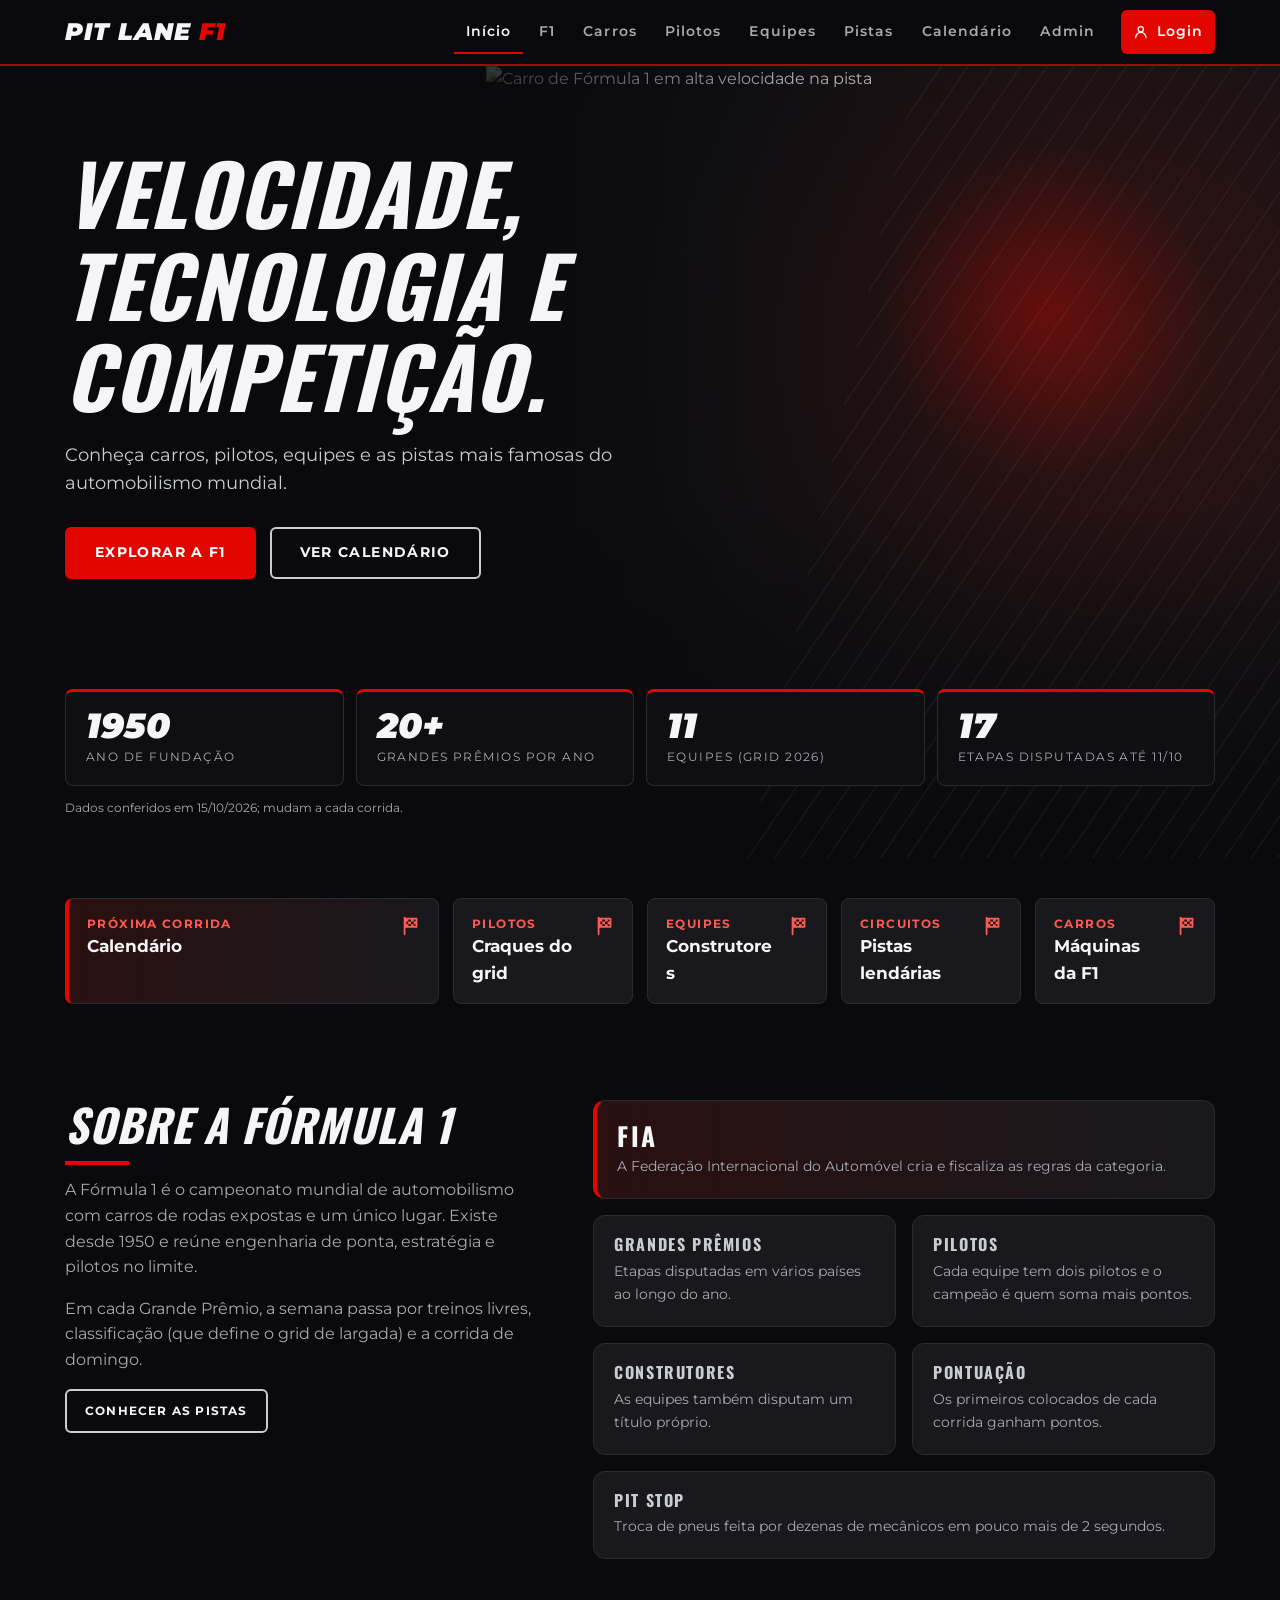
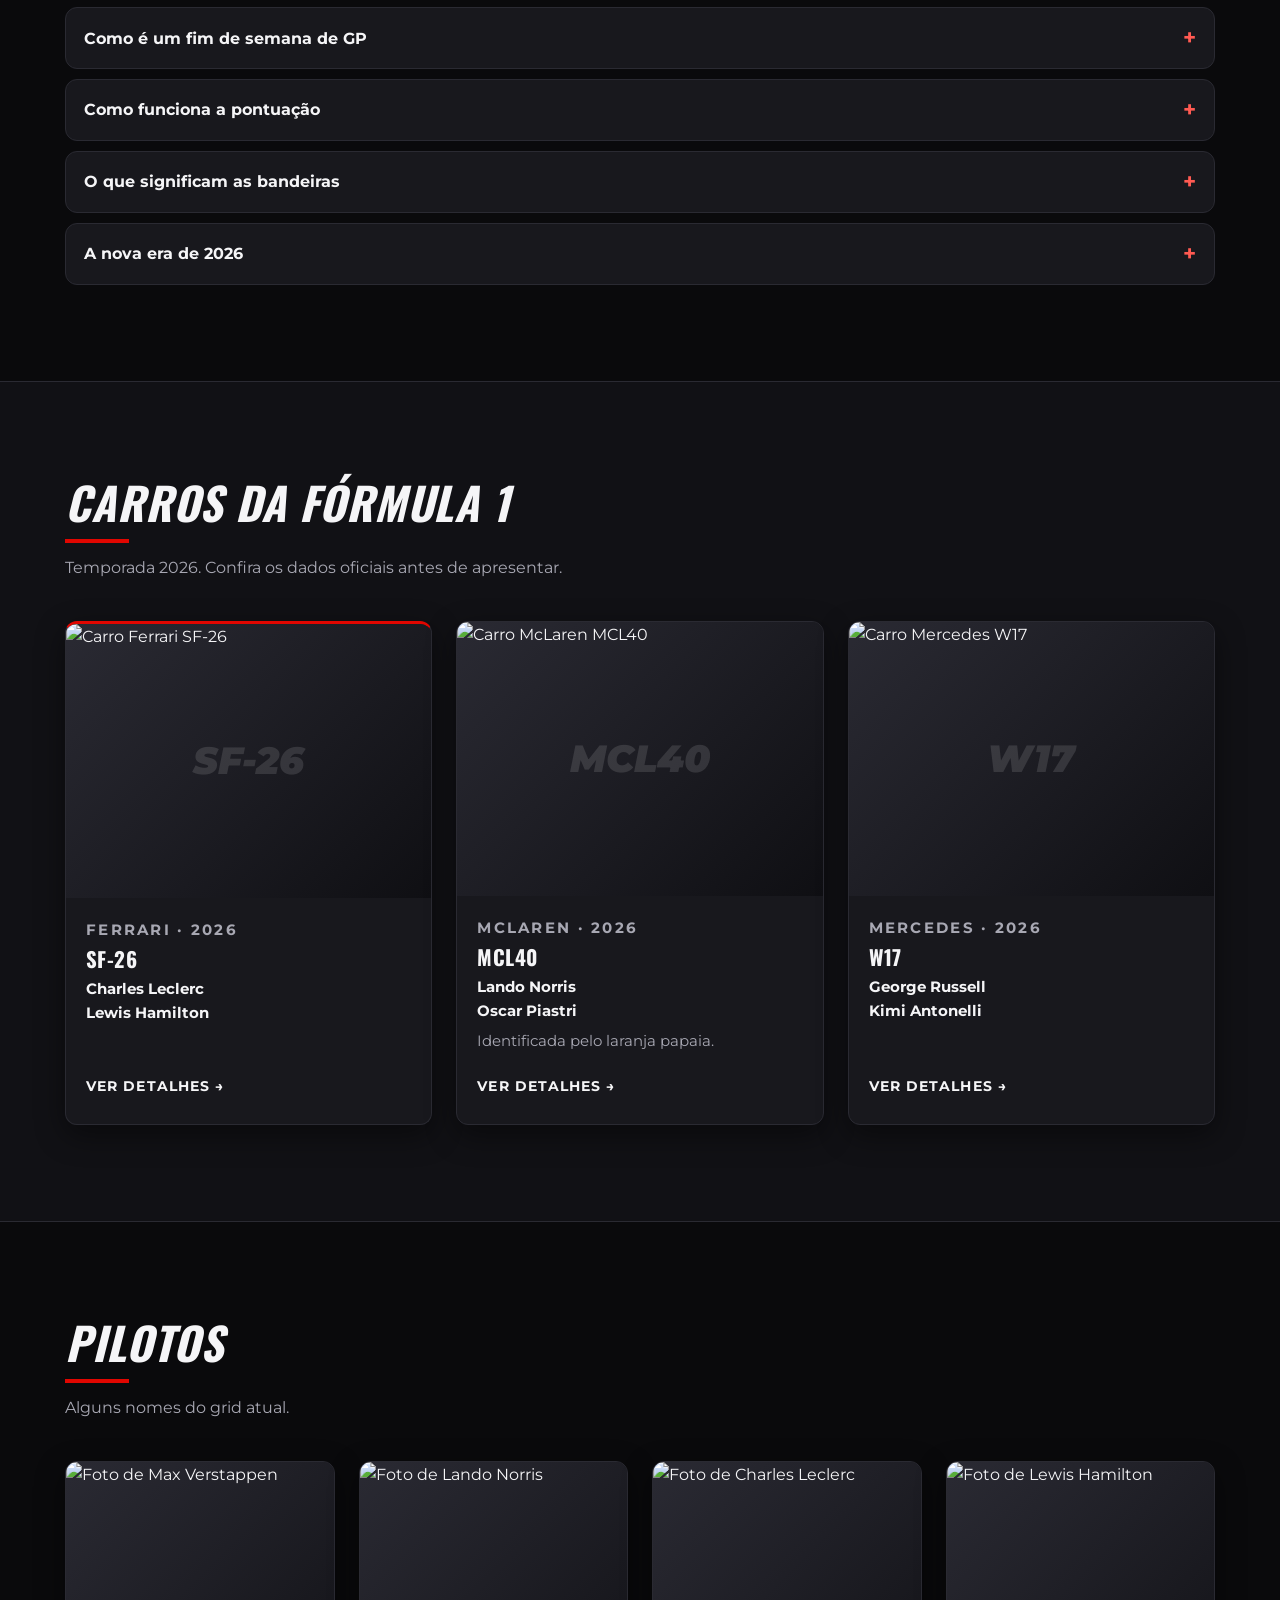
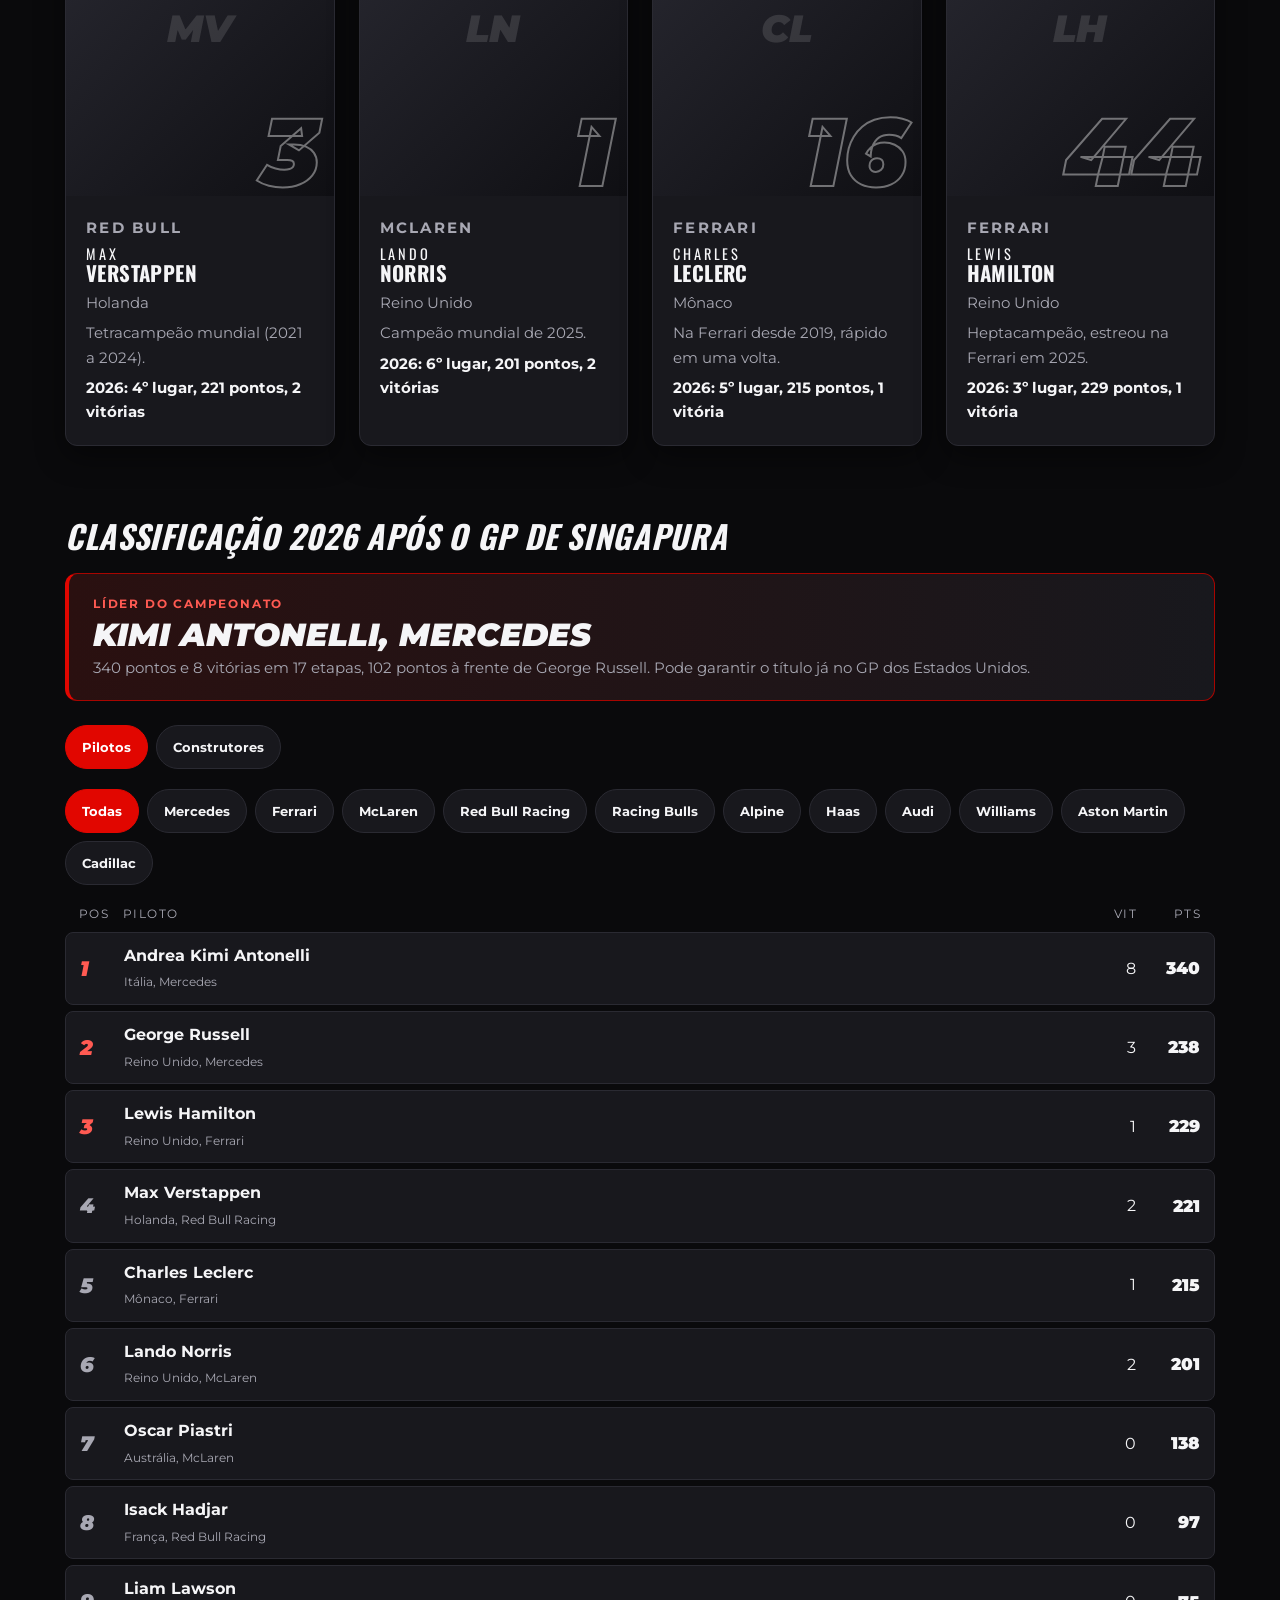
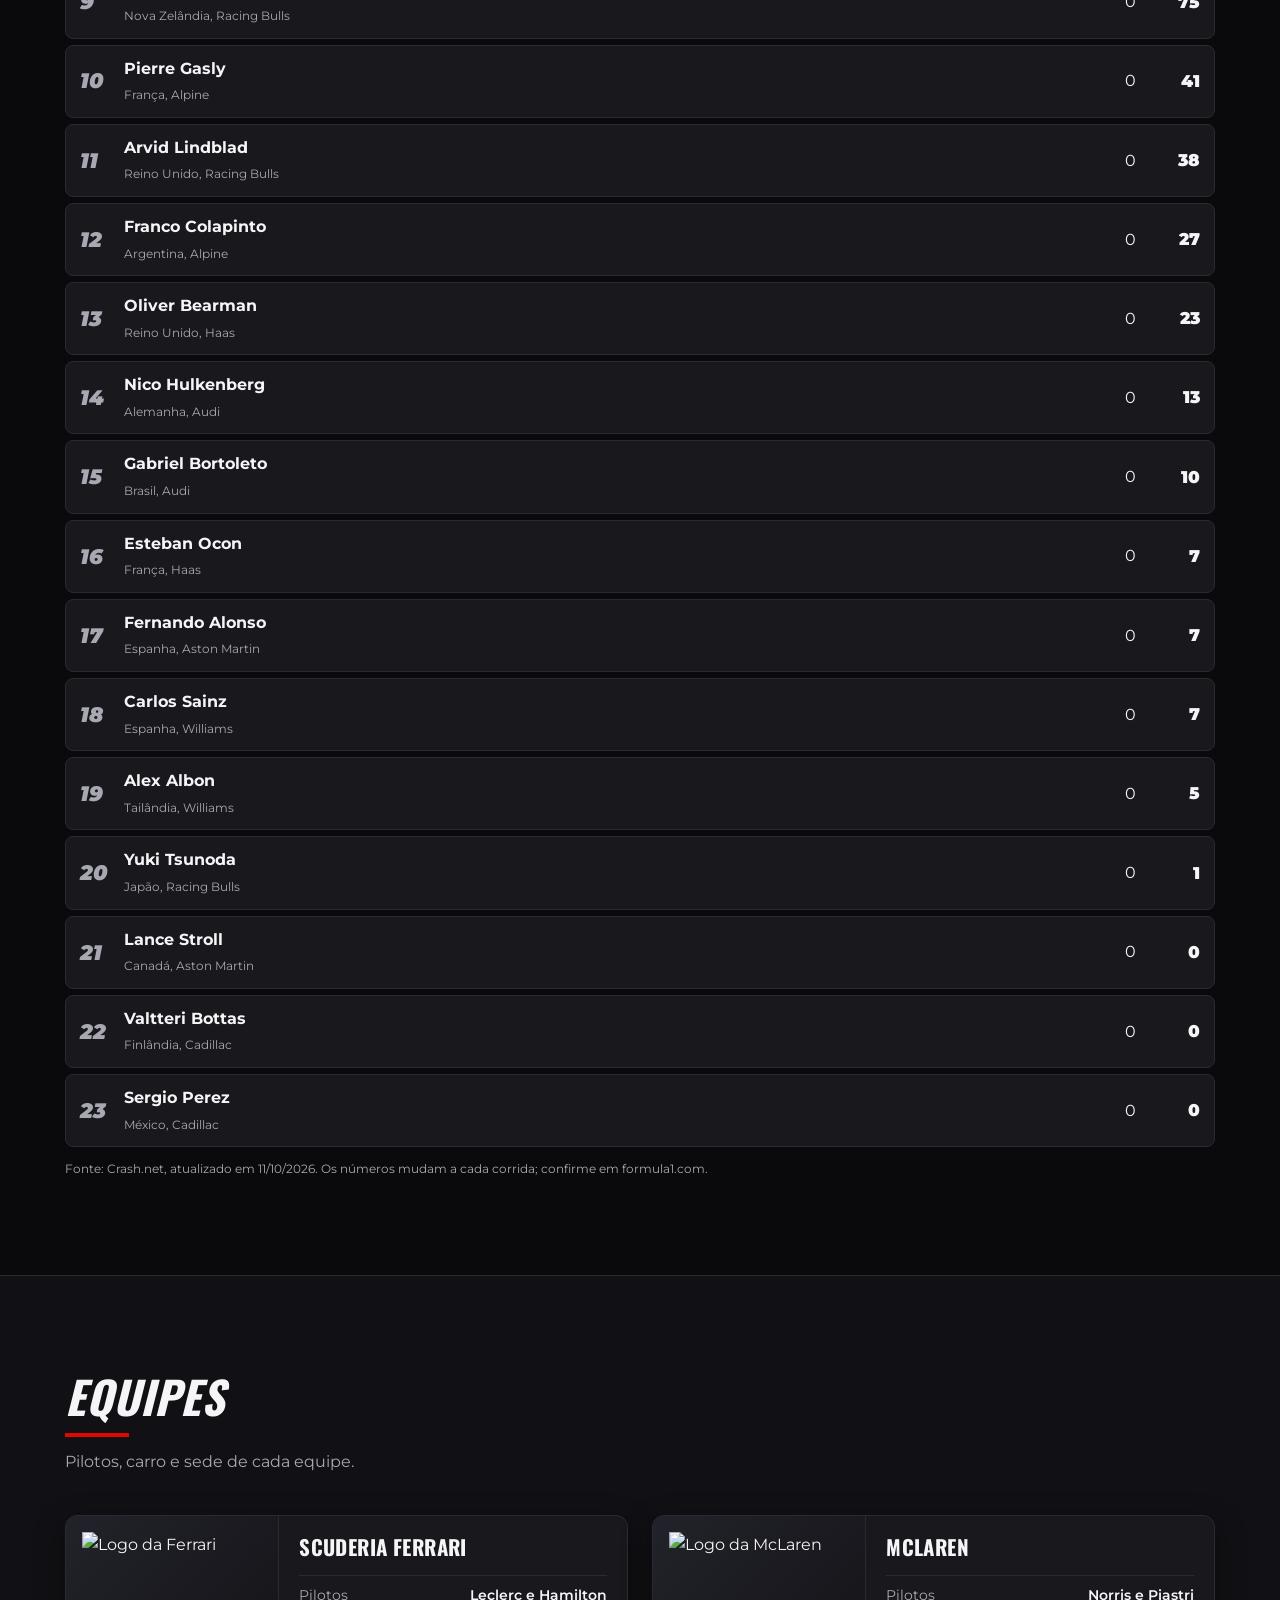
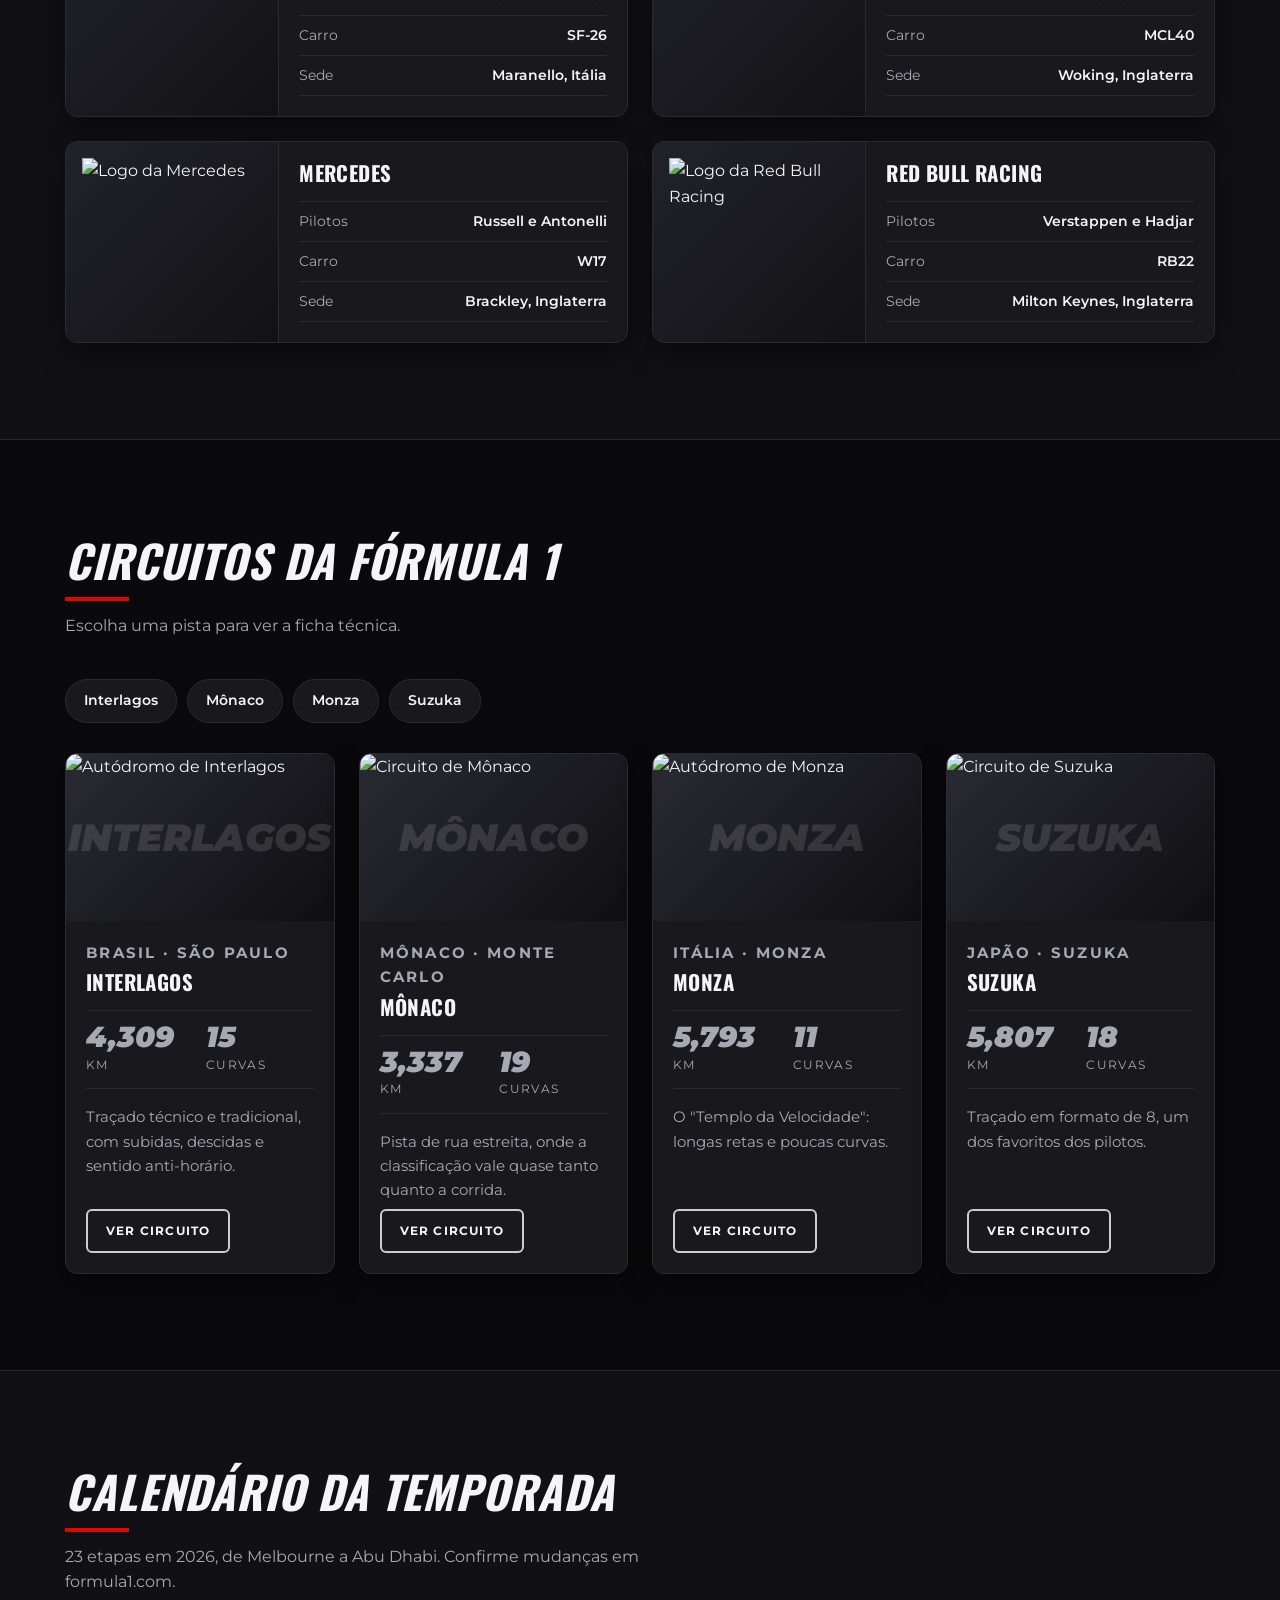
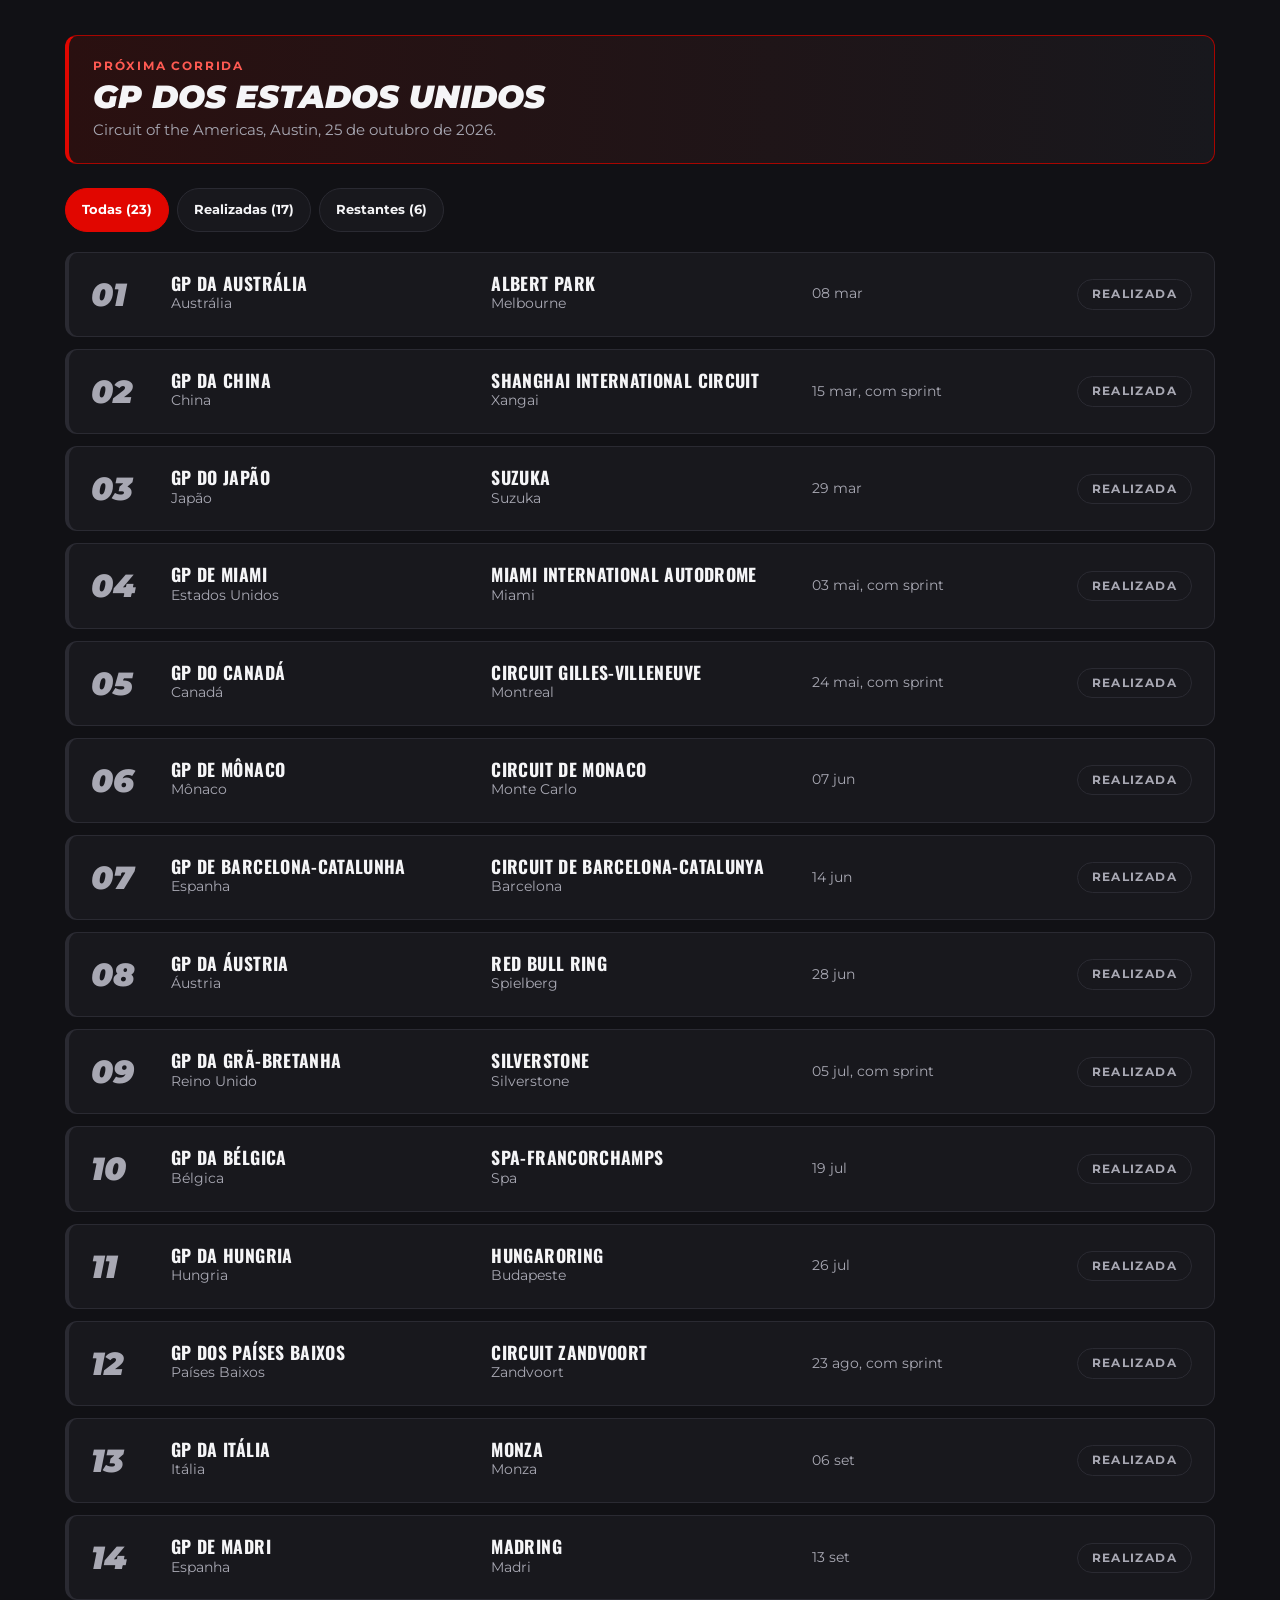
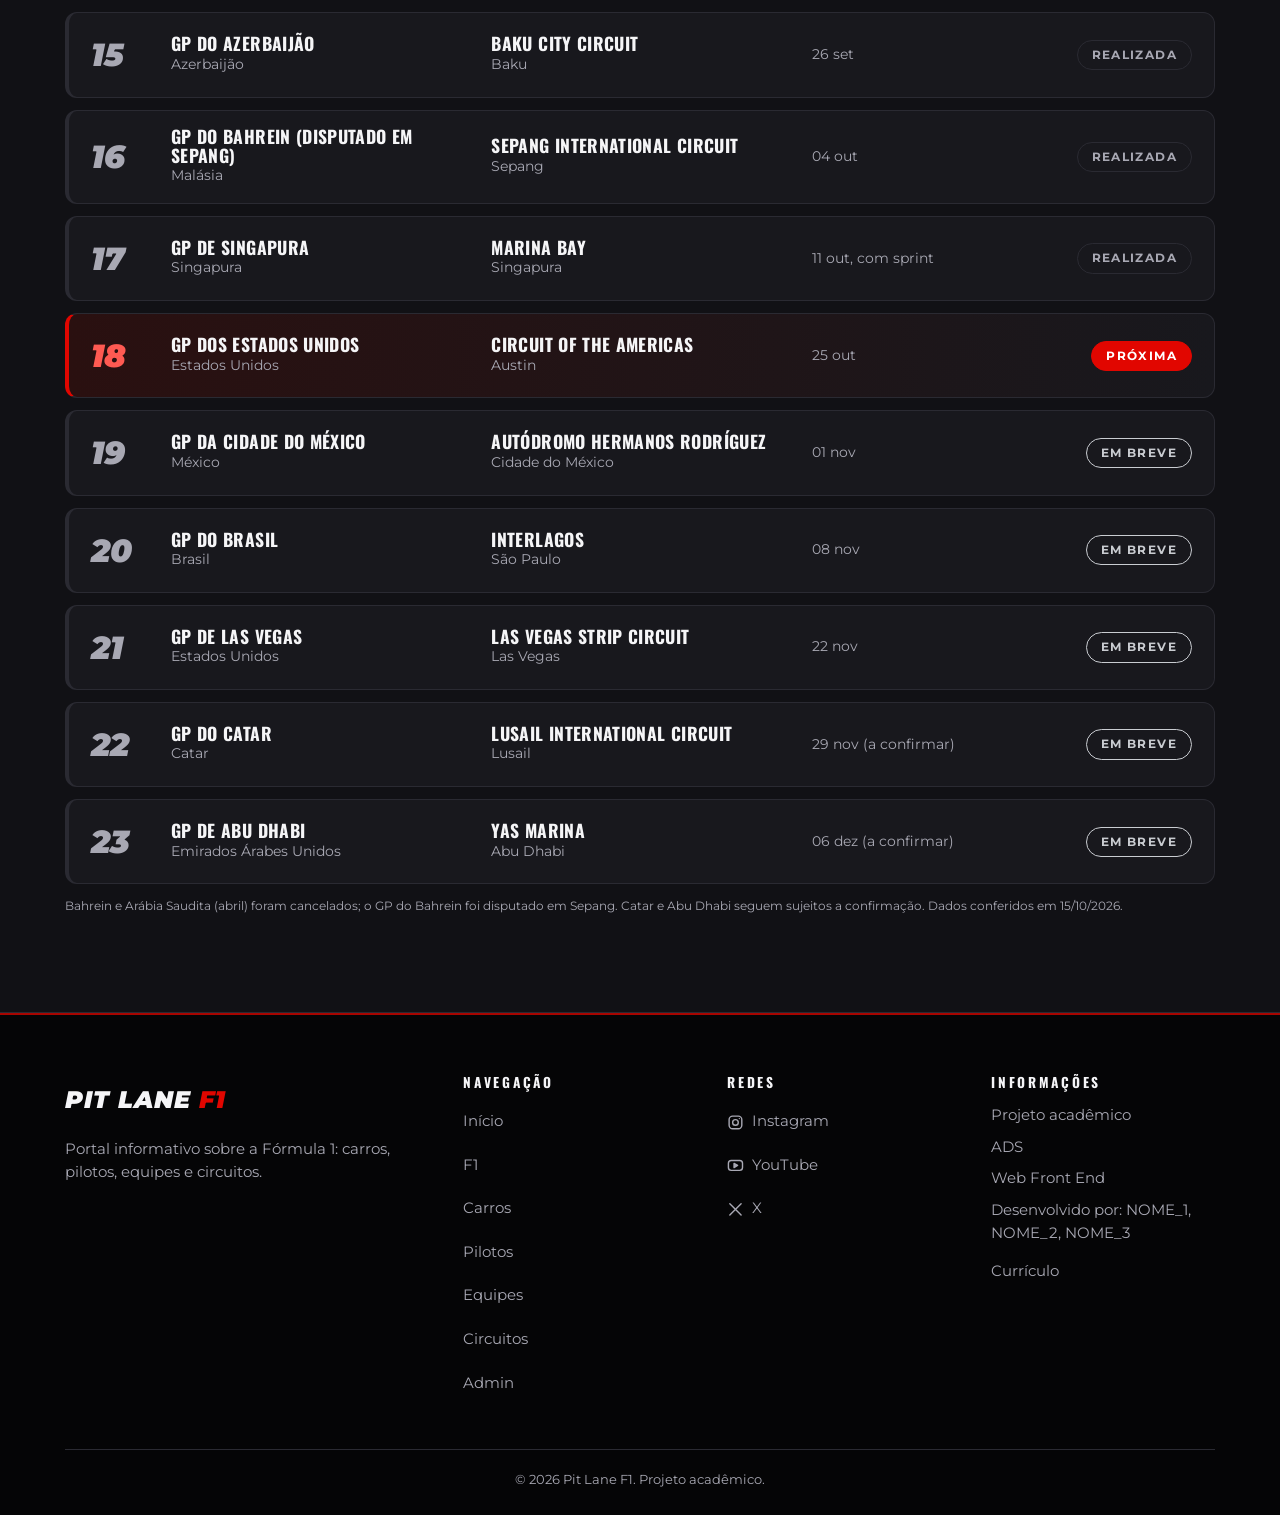
==== commit 50c9658b: "Corrige HTML/CSS, adiciona pagina Admin com localStorage e README" ====
--- a/index.html
+++ b/index.html
@@ -6,21 +6,32 @@
   <meta name="description" content="Pit Lane F1: portal sobre Fórmula 1 com carros, pilotos, equipes, circuitos e calendário da temporada.">
   <meta name="theme-color" content="#0a0a0c">
   <title>Pit Lane F1 | Carros, pilotos, equipes e circuitos</title>
-  <!-- Fonte externa: Montserrat (Google Fonts). É usada no CSS pela variável --fonte -->
+  <!-- Fontes externas (Google Fonts): Montserrat no texto e Oswald nos títulos.
+       No CSS elas são usadas pelas variáveis de fonte do :root -->
   <link rel="preconnect" href="https://fonts.googleapis.com">
   <link rel="preconnect" href="https://fonts.gstatic.com" crossorigin>
-  <link href="https://fonts.googleapis.com/css2?family=Montserrat:ital,wght@0,400;0,700;0,900;1,700;1,900&display=swap" rel="stylesheet">
+  <link href="https://fonts.googleapis.com/css2?family=Montserrat:ital,wght@0,400;0,700;0,900;1,700;1,900&amp;family=Oswald:wght@500;700&amp;display=swap" rel="stylesheet">
   <link rel="stylesheet" href="style.css">
 </head>
 <body>
+
+<!-- Ícones SVG inline (sprite). Uso: <svg class="icone" aria-hidden="true"><use href="#i-nome"></use></svg> -->
+<svg class="sprite" aria-hidden="true">
+  <symbol id="i-usuario" viewBox="0 0 24 24"><circle cx="12" cy="8" r="4"/><path d="M4 21c0-4.4 3.6-8 8-8s8 3.6 8 8"/></symbol>
+  <symbol id="i-bandeira" viewBox="0 0 24 24"><path d="M5 3v18"/><rect x="6" y="4" width="12" height="9"/><path d="M6 4h3v3H6zM12 4h3v3h-3zM9 7h3v3H9zM15 7h3v3h-3zM6 10h3v3H6zM12 10h3v3h-3z" fill="currentColor" stroke="none"/></symbol>
+  <symbol id="i-instagram" viewBox="0 0 24 24"><rect x="3" y="3" width="18" height="18" rx="5"/><circle cx="12" cy="12" r="4"/><circle cx="17.5" cy="6.5" r="1" fill="currentColor" stroke="none"/></symbol>
+  <symbol id="i-youtube" viewBox="0 0 24 24"><rect x="2" y="5" width="20" height="14" rx="4"/><path d="M10 9l5 3-5 3z" fill="currentColor"/></symbol>
+  <symbol id="i-x" viewBox="0 0 24 24"><path d="M4 4l16 16M20 4L4 20"/></symbol>
+</svg>
 
 <!-- ============ HEADER ============ -->
 <header class="site-header">
   <div class="container header-bar">
     <a href="#inicio" class="logo" aria-label="Pit Lane F1, ir para o início">PIT LANE <span>F1</span></a>
-    <!-- Menu mobile sem JavaScript: o checkbox escondido guarda "aberto/fechado" e o CSS usa :checked -->
+    <!-- Menu mobile sem JavaScript: o checkbox escondido guarda "aberto/fechado" e o CSS usa :checked.
+         O texto do label é só para leitores de tela; o ícone ☰/✕ vem do CSS. -->
     <input type="checkbox" id="menu-toggle" class="menu-toggle" aria-label="Abrir menu">
-    <label for="menu-toggle" class="menu-btn" aria-hidden="true">☰</label>
+    <label for="menu-toggle" class="menu-btn"><span class="sr-only">Abrir menu</span></label>
     <nav aria-label="Menu principal">
       <ul class="menu">
         <li><a href="#inicio">Início</a></li>
@@ -30,7 +41,8 @@
         <li><a href="#equipes">Equipes</a></li>
         <li><a href="#pistas">Pistas</a></li>
         <li><a href="#calendario">Calendário</a></li>
-        <li><a href="login.html" class="btn-login">Login</a></li>
+        <li><a href="admin.html">Admin</a></li>
+        <li><a href="login.html" class="btn-login"><svg class="icone" aria-hidden="true"><use href="#i-usuario"></use></svg>Login</a></li>
       </ul>
     </nav>
   </div>
@@ -39,8 +51,8 @@
 <main>
 <!-- ============ HERO ============ -->
 <section class="hero" id="inicio" aria-labelledby="hero-titulo">
-  <!-- Foto do hero: salve em img/circuitos/hero.jpg -->
-  <img class="hero-bg" src="/../front/IMAGENS/TVYSUDS5GVD2JNG3MAEZQXG4PM.avif" alt="Carro de Fórmula 1 em alta velocidade na pista">
+  <!-- Foto do hero: IMAGENS/TVYSUDS5GVD2JNG3MAEZQXG4PM.avif (caminho relativo, sem barra no início, para funcionar no GitHub Pages) -->
+  <img class="hero-bg" src="./IMAGENS/TVYSUDS5GVD2JNG3MAEZQXG4PM.avif" alt="Carro de Fórmula 1 em alta velocidade na pista">
   <div class="container">
     <h1 id="hero-titulo">Velocidade, tecnologia e competição.</h1>
     <p class="hero-texto">Conheça carros, pilotos, equipes e as pistas mais famosas do automobilismo mundial.</p>
@@ -63,11 +75,11 @@
 
 <!-- Atalhos para as seções -->
 <div class="container atalhos">
-  <a href="#calendario" class="atalho"><span>Próxima corrida</span><strong>Calendário</strong></a>
-  <a href="#pilotos" class="atalho"><span>Pilotos</span><strong>Craques do grid</strong></a>
-  <a href="#equipes" class="atalho"><span>Equipes</span><strong>Construtores</strong></a>
-  <a href="#pistas" class="atalho"><span>Circuitos</span><strong>Pistas lendárias</strong></a>
-  <a href="#carros" class="atalho"><span>Carros</span><strong>Máquinas da F1</strong></a>
+  <a href="#calendario" class="atalho"><svg class="icone icone-atalho" aria-hidden="true"><use href="#i-bandeira"></use></svg><span>Próxima corrida</span><strong>Calendário</strong></a>
+  <a href="#pilotos" class="atalho"><svg class="icone icone-atalho" aria-hidden="true"><use href="#i-bandeira"></use></svg><span>Pilotos</span><strong>Craques do grid</strong></a>
+  <a href="#equipes" class="atalho"><svg class="icone icone-atalho" aria-hidden="true"><use href="#i-bandeira"></use></svg><span>Equipes</span><strong>Construtores</strong></a>
+  <a href="#pistas" class="atalho"><svg class="icone icone-atalho" aria-hidden="true"><use href="#i-bandeira"></use></svg><span>Circuitos</span><strong>Pistas lendárias</strong></a>
+  <a href="#carros" class="atalho"><svg class="icone icone-atalho" aria-hidden="true"><use href="#i-bandeira"></use></svg><span>Carros</span><strong>Máquinas da F1</strong></a>
 </div>
 
 <!-- ============ SOBRE A F1 ============ -->
@@ -214,8 +226,8 @@
 <li><span class="pos">1</span><span class="nome"><strong>Mercedes</strong></span><span class="vit">11</span><span class="pts">578</span></li>
 <li><span class="pos">2</span><span class="nome"><strong>Ferrari</strong></span><span class="vit">2</span><span class="pts">444</span></li>
 <li><span class="pos">3</span><span class="nome"><strong>McLaren</strong></span><span class="vit">2</span><span class="pts">339</span></li>
-<li><span class="pos">4</span><span class="nome"><strong>Red Bull Racing</strong></span><span class="vit">2</span><span class="pts">332</span></li>
-<li><span class="pos">5</span><span class="nome"><strong>Racing Bulls</strong></span><span class="vit">0</span><span class="pts">100</span></li>
+<li><span class="pos">4</span><span class="nome"><strong>Red Bull Racing</strong></span><span class="vit">2</span><span class="pts">318</span></li>
+<li><span class="pos">5</span><span class="nome"><strong>Racing Bulls</strong></span><span class="vit">0</span><span class="pts">114</span></li>
 <li><span class="pos">6</span><span class="nome"><strong>Alpine</strong></span><span class="vit">0</span><span class="pts">68</span></li>
 <li><span class="pos">7</span><span class="nome"><strong>Haas</strong></span><span class="vit">0</span><span class="pts">30</span></li>
 <li><span class="pos">8</span><span class="nome"><strong>Audi</strong></span><span class="vit">0</span><span class="pts">23</span></li>
@@ -304,7 +316,7 @@
     </div>
 
     <!-- TRAÇADOS (só HTML + CSS): o botão "Ver circuito" aponta para o id da janela e o CSS usa :target para abrir.
-         A imagem do traçado entra pela tag <img>: salve em IMAGENS/TRACADOS/NOME.png (ou ajuste o src abaixo) -->
+         A imagem do traçado entra pela tag <img>: salve em IMAGENS/TRACADO/TRACADO_NOME.png (ou ajuste o src abaixo) -->
     <div class="tracado" id="tracado-interlagos" role="dialog" aria-labelledby="tracado-interlagos-titulo">
       <a href="#interlagos" class="tracado-fundo" aria-label="Fechar traçado"></a>
       <div class="tracado-caixa">
@@ -349,7 +361,7 @@
 </section>
 
 <!-- ============ CALENDÁRIO ============ -->
-<!-- ATENÇÃO: datas e status são EXEMPLOS. Confira em formula1.com e troque a classe corrida--realizada / --proxima / --breve -->
+<!-- ATENÇÃO: datas e status são EXEMPLOS. Confira em formula1.com e troque a classe de status de cada corrida (realizada, proxima ou breve) -->
 <section class="section section--alt" id="calendario" aria-labelledby="calendario-titulo">
   <div class="container">
     <div class="section-head">
@@ -466,17 +478,22 @@
 
 <!-- ============ FOOTER ============ -->
 <footer class="site-footer">
-  <div class="container footer-grid">
-    <div><a href="#inicio" class="logo">PIT LANE <span>F1</span></a><p>Portal informativo sobre a Fórmula 1: carros, pilotos, equipes e circuitos.</p></div>
-    <nav aria-label="Navegação do rodapé"><h2>Navegação</h2>
-      <ul><li><a href="#inicio">Início</a></li><li><a href="#f1">F1</a></li><li><a href="#carros">Carros</a></li><li><a href="#pilotos">Pilotos</a></li><li><a href="#equipes">Equipes</a></li><li><a href="#pistas">Circuitos</a></li></ul></nav>
-    <div><h2>Redes</h2>
-      <!-- Redes pendentes: troque cada span por <a href="URL real"> quando existirem perfis -->
-      <ul><li><span class="pendente">Instagram (perfil a definir)</span></li><li><span class="pendente">YouTube (perfil a definir)</span></li><li><span class="pendente">X (perfil a definir)</span></li></ul></div>
-    <div><h2>Informações</h2>
-      <ul><li>Projeto acadêmico</li><li>ADS</li><li>Web Front End</li><li>Desenvolvido por: [seu nome]</li></ul></div>
-  </div>
-  <div class="container"><p class="footer-fim">© 2026 Pit Lane F1. Projeto acadêmico.</p></div>
+<div class="container footer-grid">
+<div><a href="#inicio" class="logo">PIT LANE <span>F1</span></a><p>Portal informativo sobre a Fórmula 1: carros, pilotos, equipes e circuitos.</p></div>
+<nav aria-label="Navegação do rodapé"><h2>Navegação</h2>
+<ul><li><a href="#inicio">Início</a></li><li><a href="#f1">F1</a></li><li><a href="#carros">Carros</a></li><li><a href="#pilotos">Pilotos</a></li><li><a href="#equipes">Equipes</a></li><li><a href="#pistas">Circuitos</a></li><li><a href="admin.html">Admin</a></li></ul></nav>
+<div><h2>Redes</h2>
+<!-- Redes: troque cada href="#" pelo link do perfil quando ele existir -->
+<ul>
+<li><a href="#" class="rede" aria-label="Instagram do Pit Lane F1"><svg class="icone" aria-hidden="true"><use href="#i-instagram"></use></svg>Instagram</a></li>
+<li><a href="#" class="rede" aria-label="YouTube do Pit Lane F1"><svg class="icone" aria-hidden="true"><use href="#i-youtube"></use></svg>YouTube</a></li>
+<li><a href="#" class="rede" aria-label="X do Pit Lane F1"><svg class="icone" aria-hidden="true"><use href="#i-x"></use></svg>X</a></li>
+</ul></div>
+<div><h2>Informações</h2>
+<!-- TROQUE: NOME_1, NOME_2 e NOME_3 pelos nomes da equipe e URL_DO_CURRICULO pelo link do currículo -->
+<ul><li>Projeto acadêmico</li><li>ADS</li><li>Web Front End</li><li>Desenvolvido por: NOME_1, NOME_2, NOME_3</li><li><a href="URL_DO_CURRICULO" target="_blank" rel="noopener">Currículo</a></li></ul></div>
+</div>
+<div class="container"><p class="footer-fim">© 2026 Pit Lane F1. Projeto acadêmico.</p></div>
 </footer>
 
 </body>
--- a/style.css
+++ b/style.css
@@ -3,6 +3,7 @@
    Blocos: 1 Reset · 2 Variáveis · 3 Base · 4 Header · 5 Hero · 6 Botões
    7 Seções · 8 Cards · 9 Carros · 10 Pilotos · 11 Equipes · 12 Circuitos
    13 Calendário · 14 Formulários · 15 Footer · 16 Responsivo
+   17 Filtros e acordeões · 18 Ícones, utilitários e página Admin
    ===================================================== */
 
 /* ===== 1. RESET ===== */
@@ -27,6 +28,8 @@
   --radius:12px;--ease:.3s ease;
   /* Fonte externa: Montserrat (Google Fonts, carregada no <head> do HTML); se falhar, usa fontes do sistema */
   --fonte:"Montserrat","Segoe UI",Arial,sans-serif;
+  /* Segunda fonte externa: Oswald (Google Fonts) só nos títulos h1, h2 e h3; se falhar, usa a Montserrat */
+  --fonte-titulo:"Oswald","Montserrat","Segoe UI",Arial,sans-serif;
 }
 
 /* ===== 3. BASE ===== */
@@ -38,7 +41,7 @@
 body{font-family:var(--fonte);background:var(--bg-primary);color:var(--text-primary);line-height:1.6;overflow-wrap:break-word;overflow-x:clip}
 .container{width:min(1150px,100% - 40px);margin-inline:auto}
 :focus-visible{outline:3px solid var(--accent-text);outline-offset:3px}
-h1,h2,h3{line-height:1.1;text-transform:uppercase;letter-spacing:.02em}
+h1,h2,h3{font-family:var(--fonte-titulo);line-height:1.1;text-transform:uppercase;letter-spacing:.02em}
 @keyframes entrada{from{opacity:0;transform:translateY(24px)}}
 
 /* ===== 4. HEADER ===== */
@@ -51,7 +54,7 @@
 .menu a::after{content:"";position:absolute;left:12px;right:12px;bottom:2px;height:2px;background:var(--accent);transform:scaleX(0);transition:transform var(--ease)}
 .menu a:hover,.menu a:focus-visible{color:var(--text-primary)}
 .menu a:hover::after{transform:scaleX(1)}
-.menu .btn-login{margin-left:10px;background:var(--accent);color:#fff;border-radius:6px}
+.menu .btn-login{margin-left:10px;gap:8px;justify-content:center;background:var(--accent);color:#fff;border-radius:6px}
 .menu .btn-login::after{display:none}
 .menu .btn-login:hover{background:var(--accent-dark)}
 /* Link ativo: a seção clicada vira :target e o body:has() destaca o link correspondente (sem JavaScript) */
@@ -119,8 +122,8 @@
 .section{padding:96px 0}
 .section--alt{background:var(--bg-secondary);border-block:1px solid var(--border)}
 .section-head{margin-bottom:40px}
-.section-head h2{font-size:clamp(1.9rem,4vw,2.8rem);font-weight:900;font-style:italic}
-.section-head h2::after{content:"";display:block;width:64px;height:4px;margin-top:12px;background:var(--accent)}
+.section-head h1,.section-head h2{font-size:clamp(1.9rem,4vw,2.8rem);font-weight:900;font-style:italic}
+.section-head h1::after,.section-head h2::after{content:"";display:block;width:64px;height:4px;margin-top:12px;background:var(--accent)}
 .section-head p{max-width:60ch;margin-top:12px;color:var(--text-secondary)}
 /* GRID RESPONSIVO DOS CARDS (carros, pilotos, equipes, circuitos):
    repeat(auto-fit, minmax(min(100%,250px), 1fr)) → cada coluna tem no mínimo 250px e divide o espaço
@@ -260,7 +263,7 @@
      do navegador, evitando rolagem desnecessária;
    • .form-card usa width:min(100%,430px): até 430px no desktop e 100% do espaço disponível no celular;
    • os inputs têm width:100% e box-sizing:border-box (reset), então nunca passam do cartão. */
-.auth{display:grid;grid-template-columns:minmax(0,1fr);place-items:center;min-height:100vh;min-height:100dvh;padding:24px;
+.auth{display:grid;grid-template-columns:minmax(0,1fr);place-items:center;min-height:calc(100vh - 66px);min-height:calc(100dvh - 66px);padding:24px;
   background:radial-gradient(circle at 80% 10%,rgba(225,6,0,.25),transparent 45%),repeating-linear-gradient(115deg,transparent 0 40px,rgba(255,255,255,.03) 40px 42px),var(--bg-primary)}
 .form-card{width:min(100%,430px);padding:36px 32px;background:rgba(24,24,29,.94);border:1px solid var(--border);border-top:4px solid var(--accent);border-radius:var(--radius);box-shadow:var(--shadow);animation:entrada .7s ease both}
 .form-card h1{margin-top:18px;font-size:1.9rem;font-weight:900;font-style:italic}
@@ -413,14 +416,54 @@
 .classif:has(#t-aston:checked) .rank-p li:not([data-t="aston"]){display:none}
 .classif:has(#t-cadillac:checked) .rank-p li:not([data-t="cadillac"]){display:none}
 
-/* ENTRADA NA TELA, SÓ COM CSS: animation-timeline:view() liga a animação à rolagem, então o cartão sobe e
-   aparece quando entra na área visível. Só usa transform e opacity. Navegadores sem suporte ignoram o bloco. */
+/* ENTRADA NA TELA, SÓ COM CSS: os cartões sobem e aparecem quando a página carrega.
+   Usa apenas @keyframes e "animation" simples (sem ligar a animação à rolagem), que o validador CSS da W3C reconhece.
+   "backwards" aplica o estado inicial antes de começar e solta a propriedade no fim,
+   assim o efeito de hover (transform) continua funcionando depois da animação. */
 @keyframes revela{from{opacity:0;transform:translateY(28px)}}
-@supports (animation-timeline:view()){
-  .card,.info,.corrida,.atalho{animation:revela linear both;animation-timeline:view();animation-range:entry 0% entry 35%}
-}
+.card,.info,.corrida,.atalho{animation:revela .6s ease backwards}
 /* Respeita quem prefere menos animações */
 @media(prefers-reduced-motion:reduce){
   *,*::before,*::after{animation:none!important;transition:none!important}
   html{scroll-behavior:auto}
+}
+
+/* ===== 18. ÍCONES, UTILITÁRIOS E PÁGINA ADMIN ===== */
+/* Utilitários: texto só para leitores de tela e atributo hidden sempre vencendo o display dos componentes */
+.sr-only{position:absolute;width:1px;height:1px;margin:-1px;padding:0;overflow:hidden;clip:rect(0,0,0,0);white-space:nowrap;border:0}
+[hidden]{display:none!important}
+/* Ícones SVG inline: o sprite fica no topo do <body> (sem ocupar espaço) e cada ícone usa <use href="#i-nome">.
+   currentColor faz o ícone herdar a cor do texto ao redor. */
+.sprite{position:absolute;width:0;height:0;overflow:hidden}
+.icone{flex:none;width:1.15em;height:1.15em;fill:none;stroke:currentColor;stroke-width:2;stroke-linecap:round;stroke-linejoin:round}
+.atalho{position:relative;padding-right:48px}
+.atalho .icone-atalho{position:absolute;top:16px;right:16px;width:22px;height:22px;color:var(--accent-text)}
+.footer-grid .rede{display:inline-flex;align-items:center;gap:8px}
+/* Link da página atual no menu (Admin) */
+.menu a[aria-current="page"]{color:var(--text-primary);box-shadow:inset 0 -2px 0 var(--accent)}
+
+/* Página Admin: mesmo cartão escuro dos formulários, com campos lado a lado no desktop */
+.admin-painel{padding:28px;background:var(--bg-card);border:1px solid var(--border);border-top:4px solid var(--accent);border-radius:var(--radius);box-shadow:var(--shadow)}
+.admin-form{display:grid;grid-template-columns:repeat(2,minmax(0,1fr));gap:16px 20px}
+.admin-form .campo{margin-top:0}
+.admin-botoes{grid-column:1 / -1;display:flex;flex-wrap:wrap;gap:12px}
+.admin-msg{grid-column:1 / -1;min-height:1.4em;font-size:.9rem;color:var(--metal)}
+.admin-msg--erro{color:var(--accent-text);font-weight:700}
+.admin-ferramentas{display:flex;flex-wrap:wrap;align-items:flex-end;gap:12px 16px;margin-top:32px}
+.admin-ferramentas .campo{flex:1 1 260px;margin-top:0}
+.lista-usuarios{display:grid;gap:12px;margin-top:20px}
+.usuario{display:grid;grid-template-columns:minmax(0,1fr) auto;align-items:center;gap:8px 16px;padding:16px 20px;background:var(--bg-card);border:1px solid var(--border);border-left:4px solid var(--accent);border-radius:var(--radius)}
+.usuario-info{display:grid;gap:2px;min-width:0}
+.usuario-data{font-size:.75rem;letter-spacing:.08em;color:var(--text-secondary)}
+.usuario-nome{font-size:1.1rem;font-weight:700}
+.usuario-email{font-size:.9rem;color:var(--metal);overflow-wrap:anywhere}
+.admin-vazio{margin-top:20px;padding:20px;background:var(--bg-card);border:1px dashed var(--border);border-radius:var(--radius);color:var(--text-secondary);text-align:center}
+@media(max-width:700px){
+  .admin-form{grid-template-columns:minmax(0,1fr)}
+  .admin-painel{padding:20px}
+}
+@media(max-width:480px){
+  .usuario{grid-template-columns:minmax(0,1fr)}
+  .usuario .btn{justify-self:start}
+  .admin-botoes .btn,.admin-ferramentas .btn{width:100%}
 }
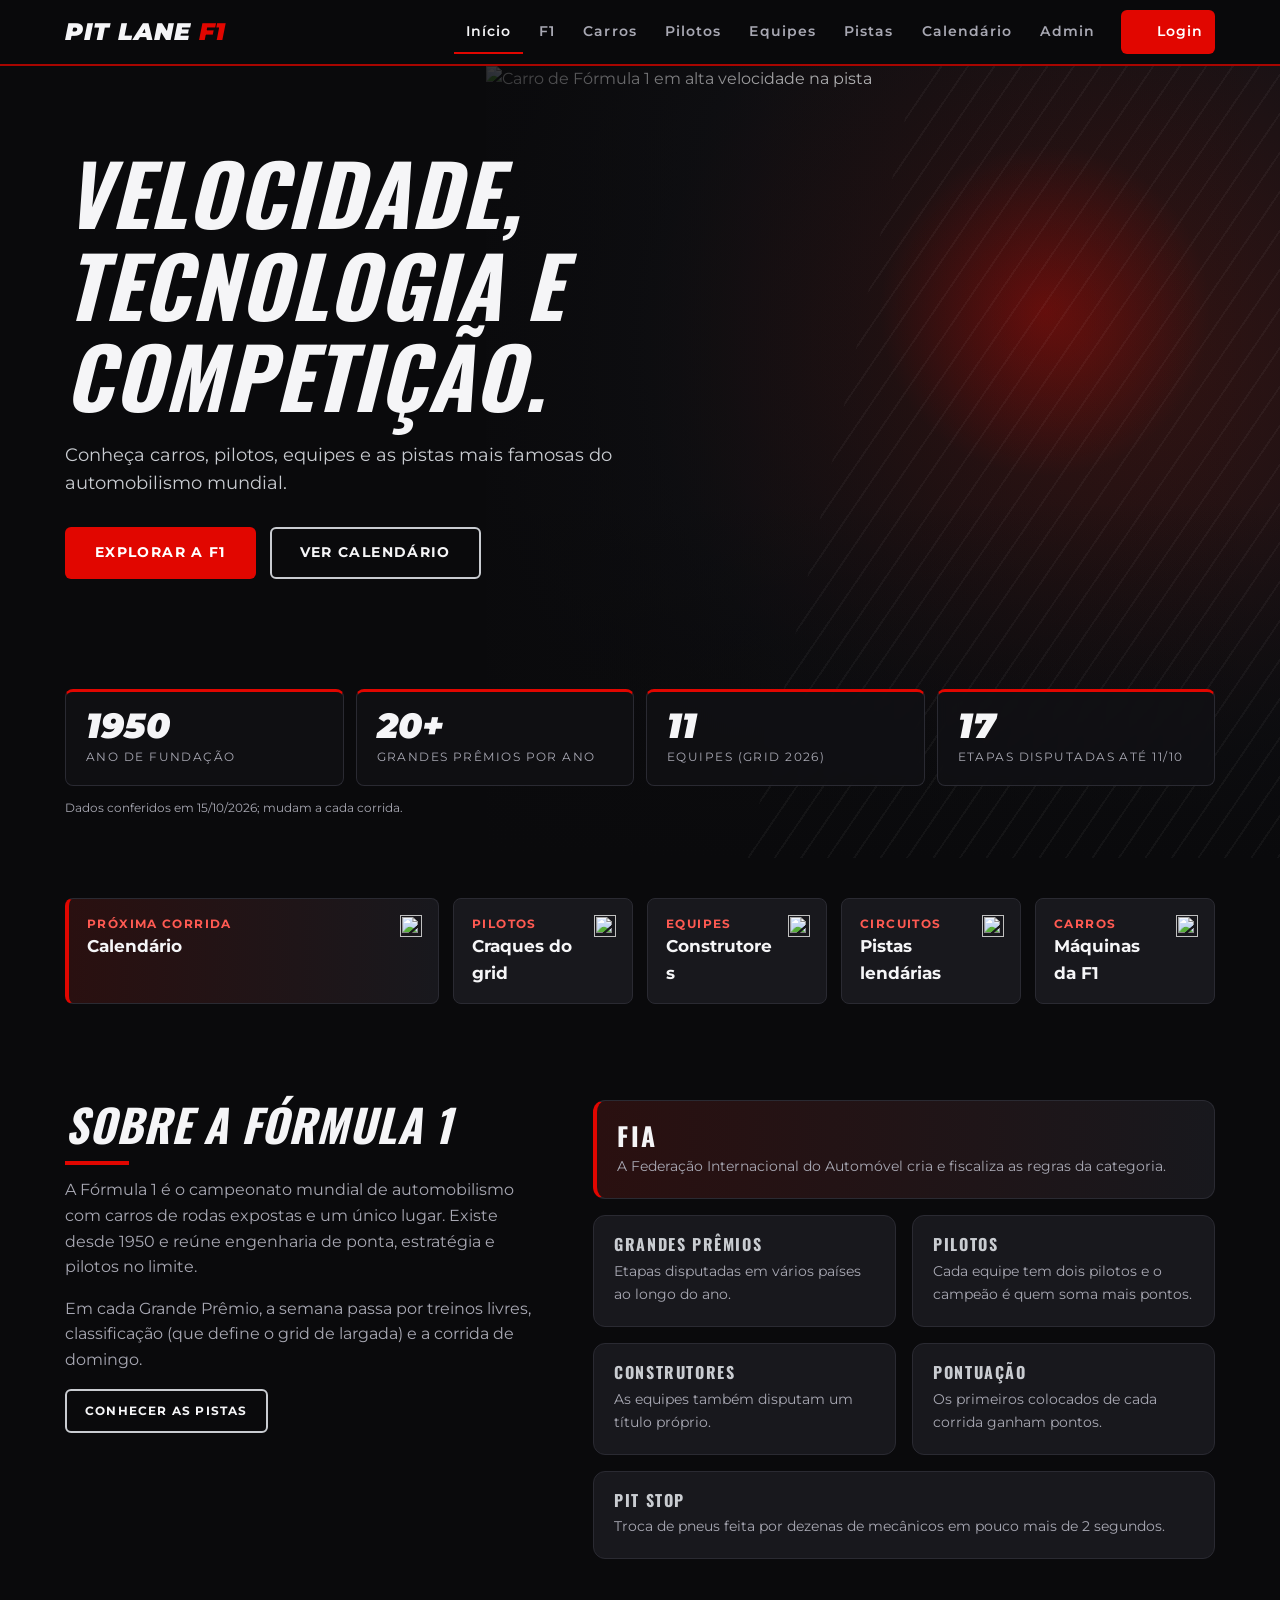
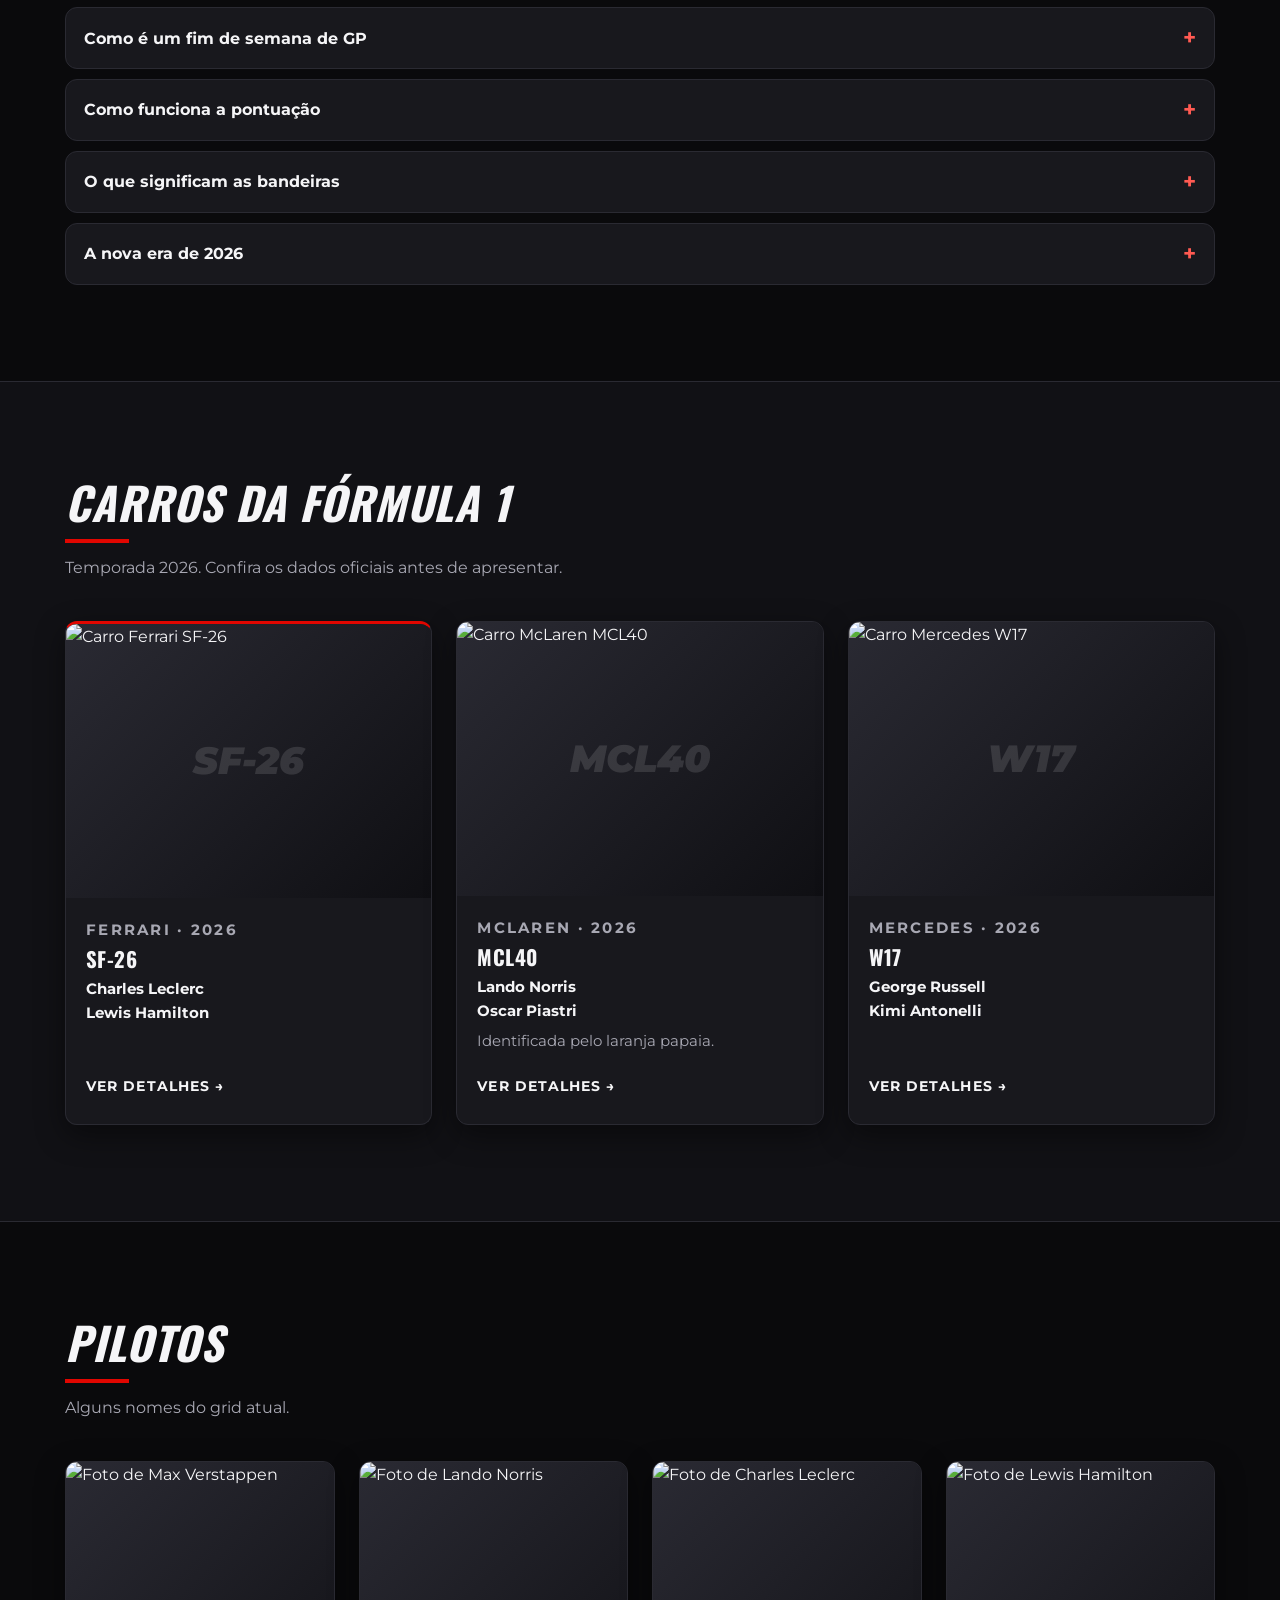
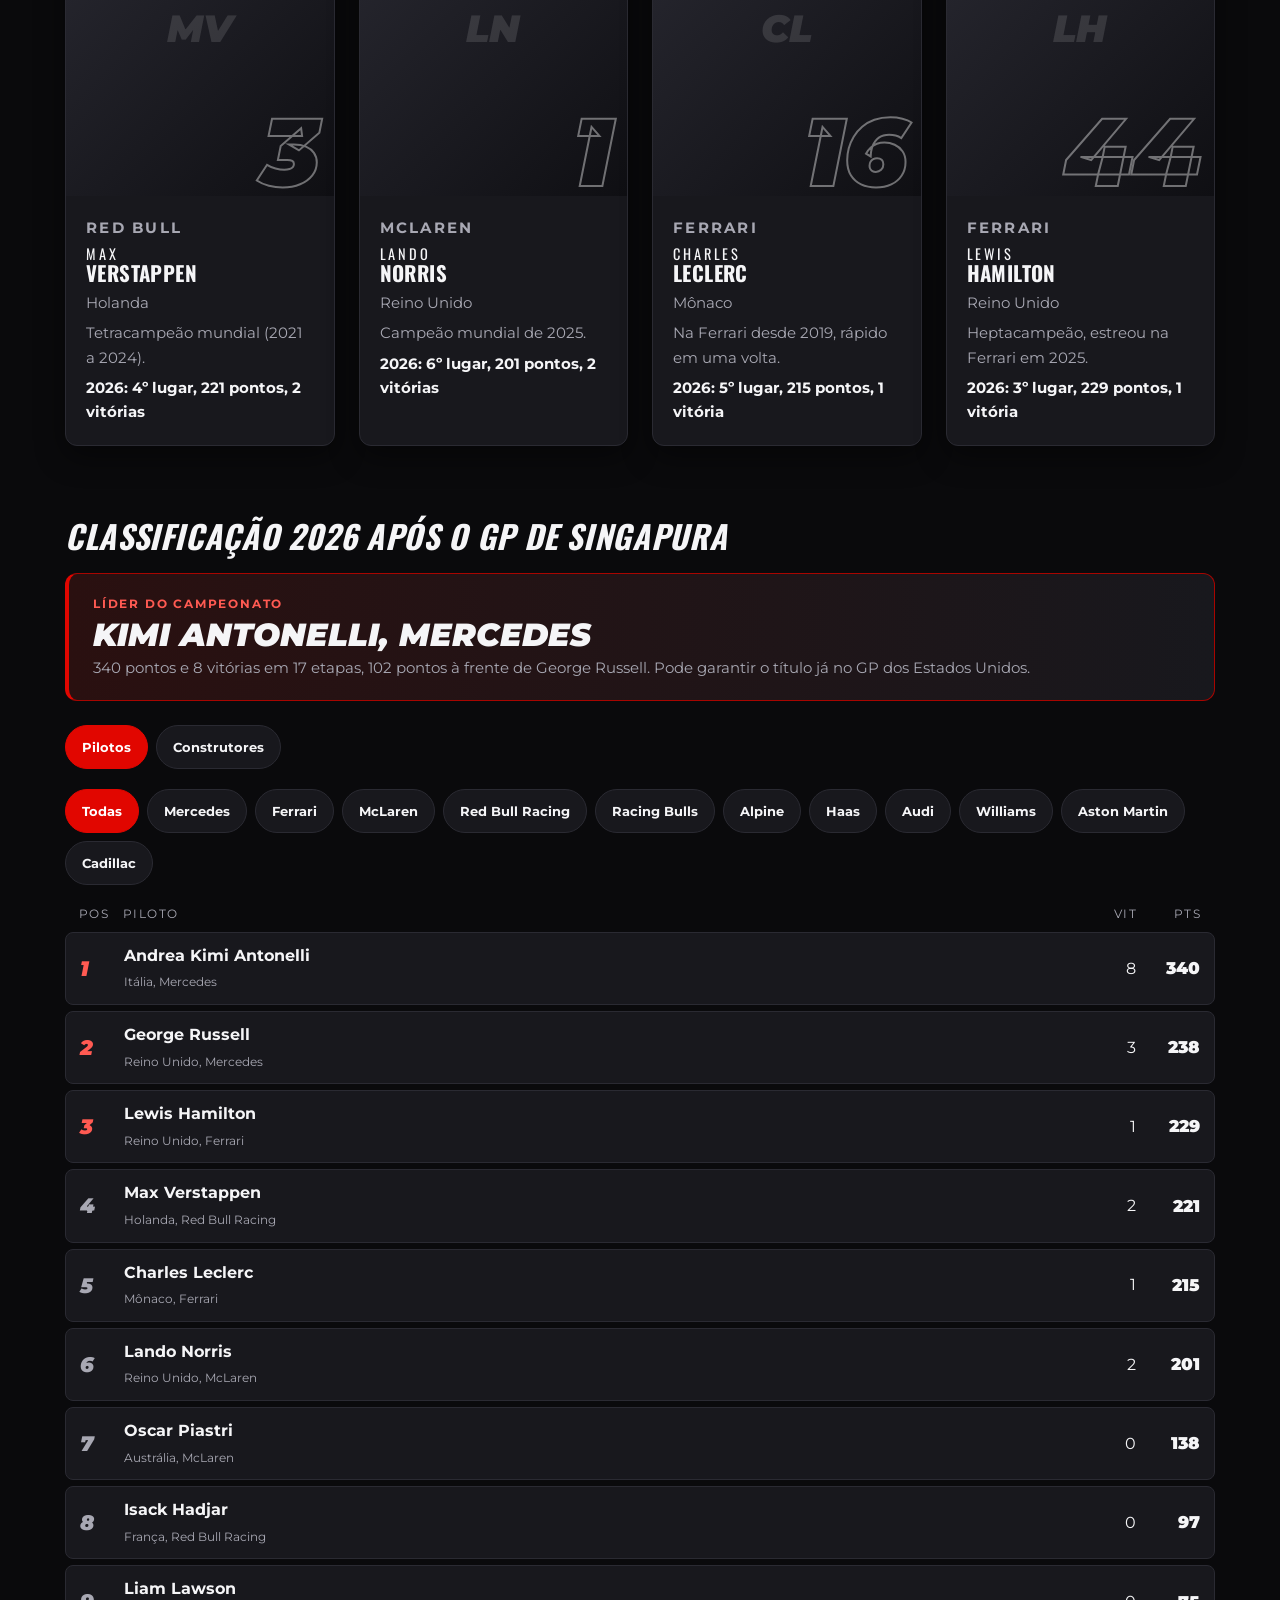
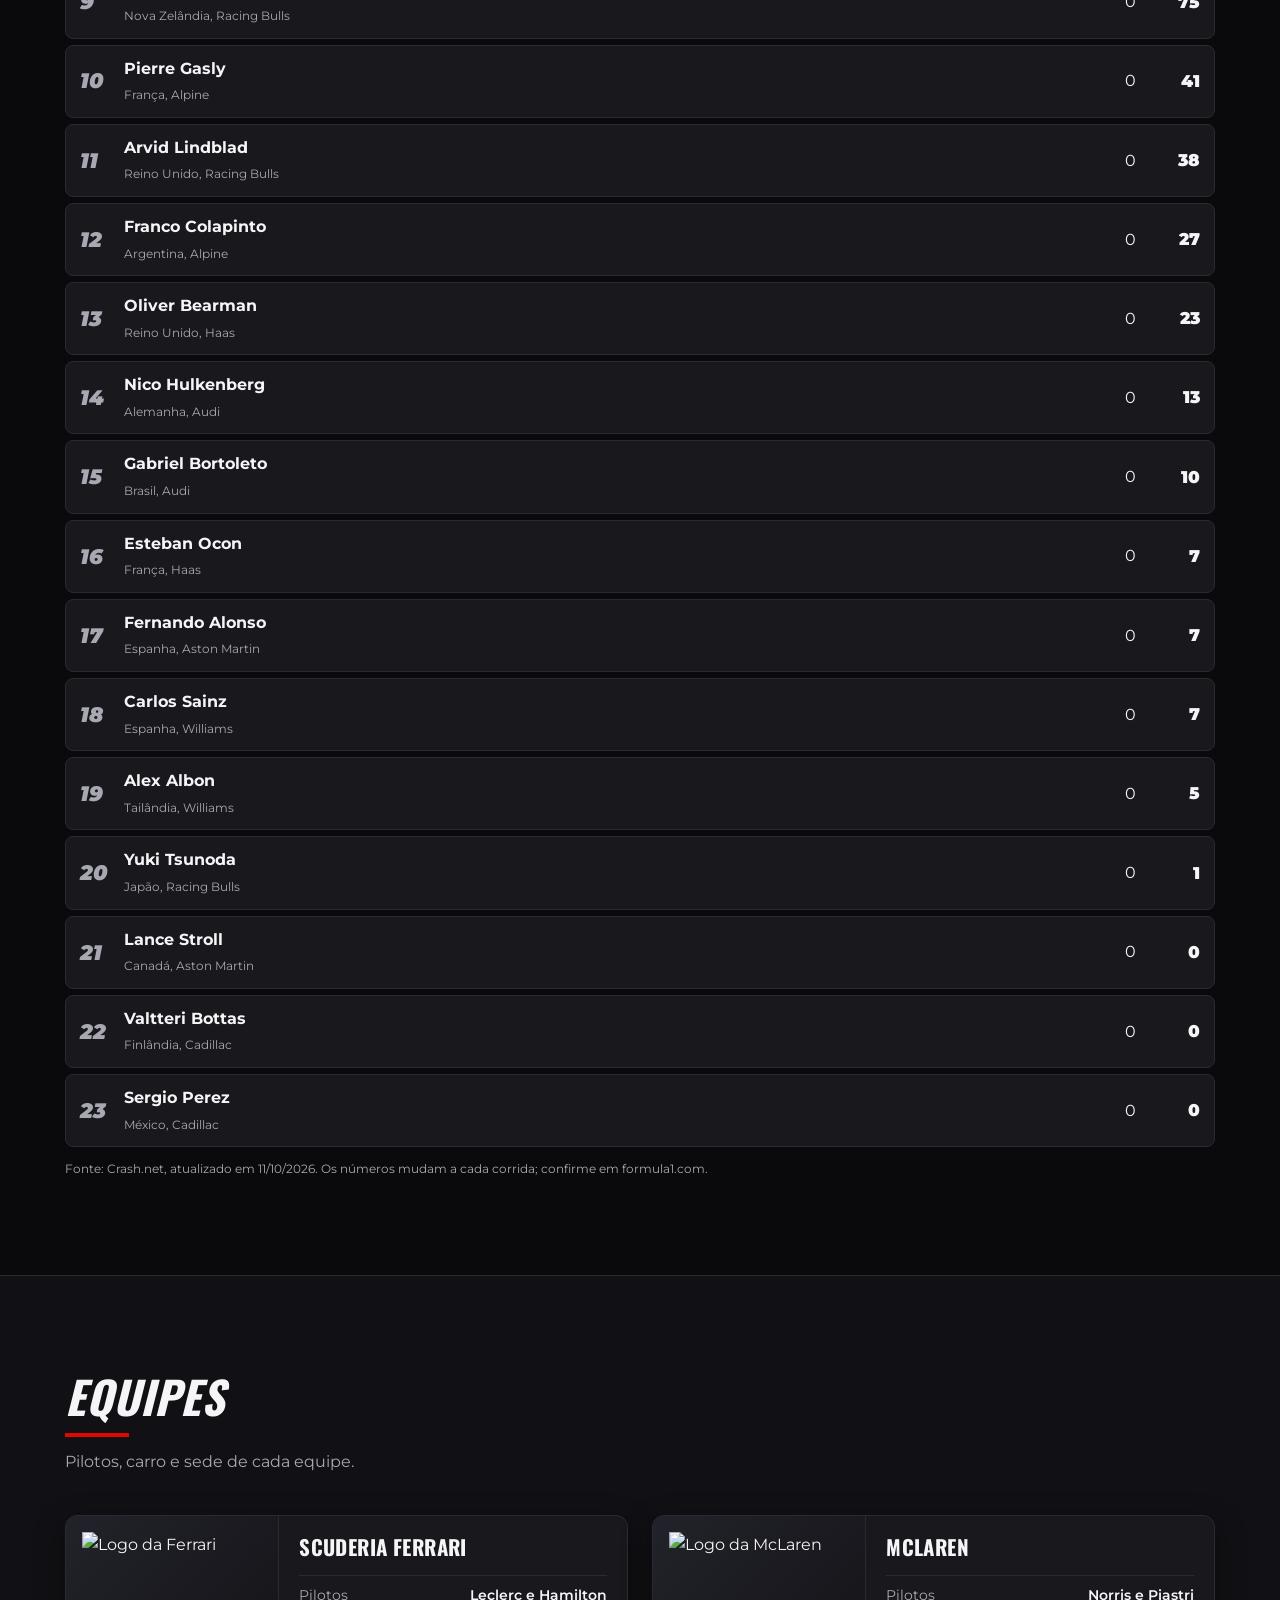
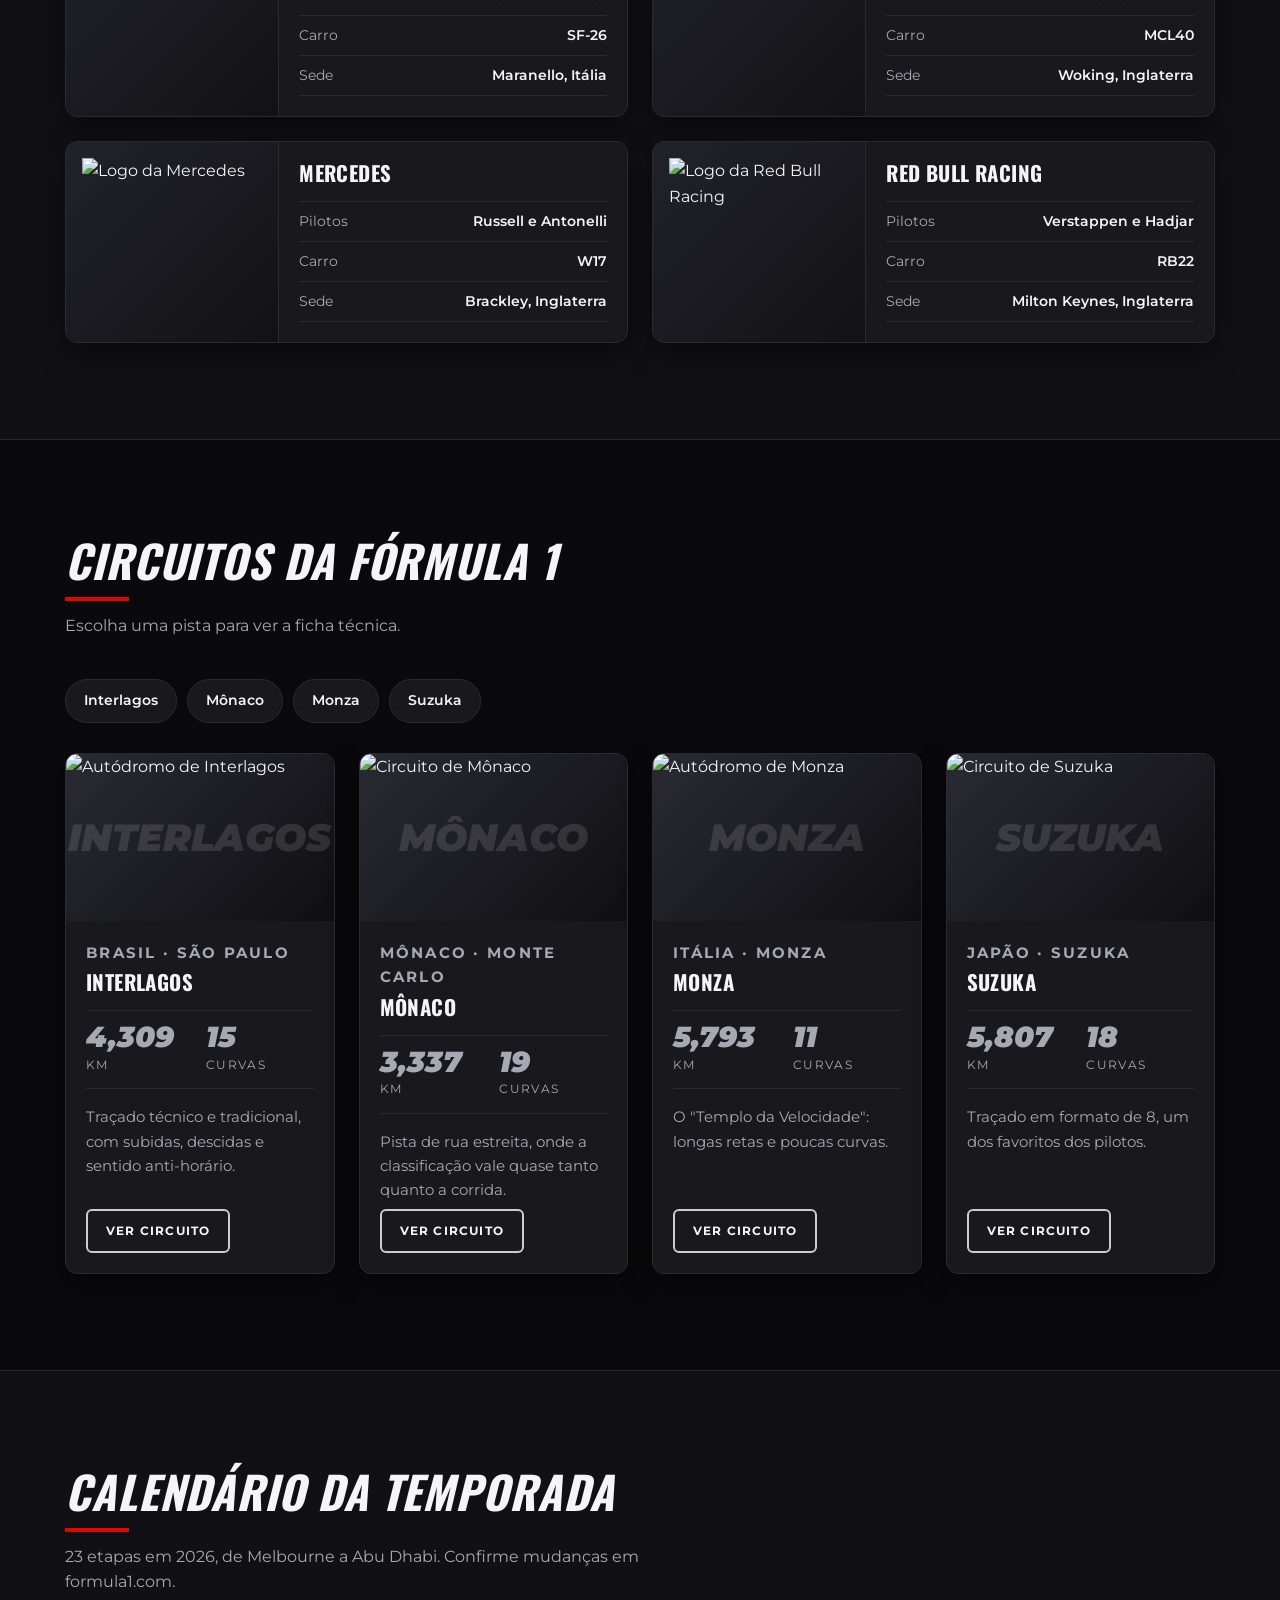
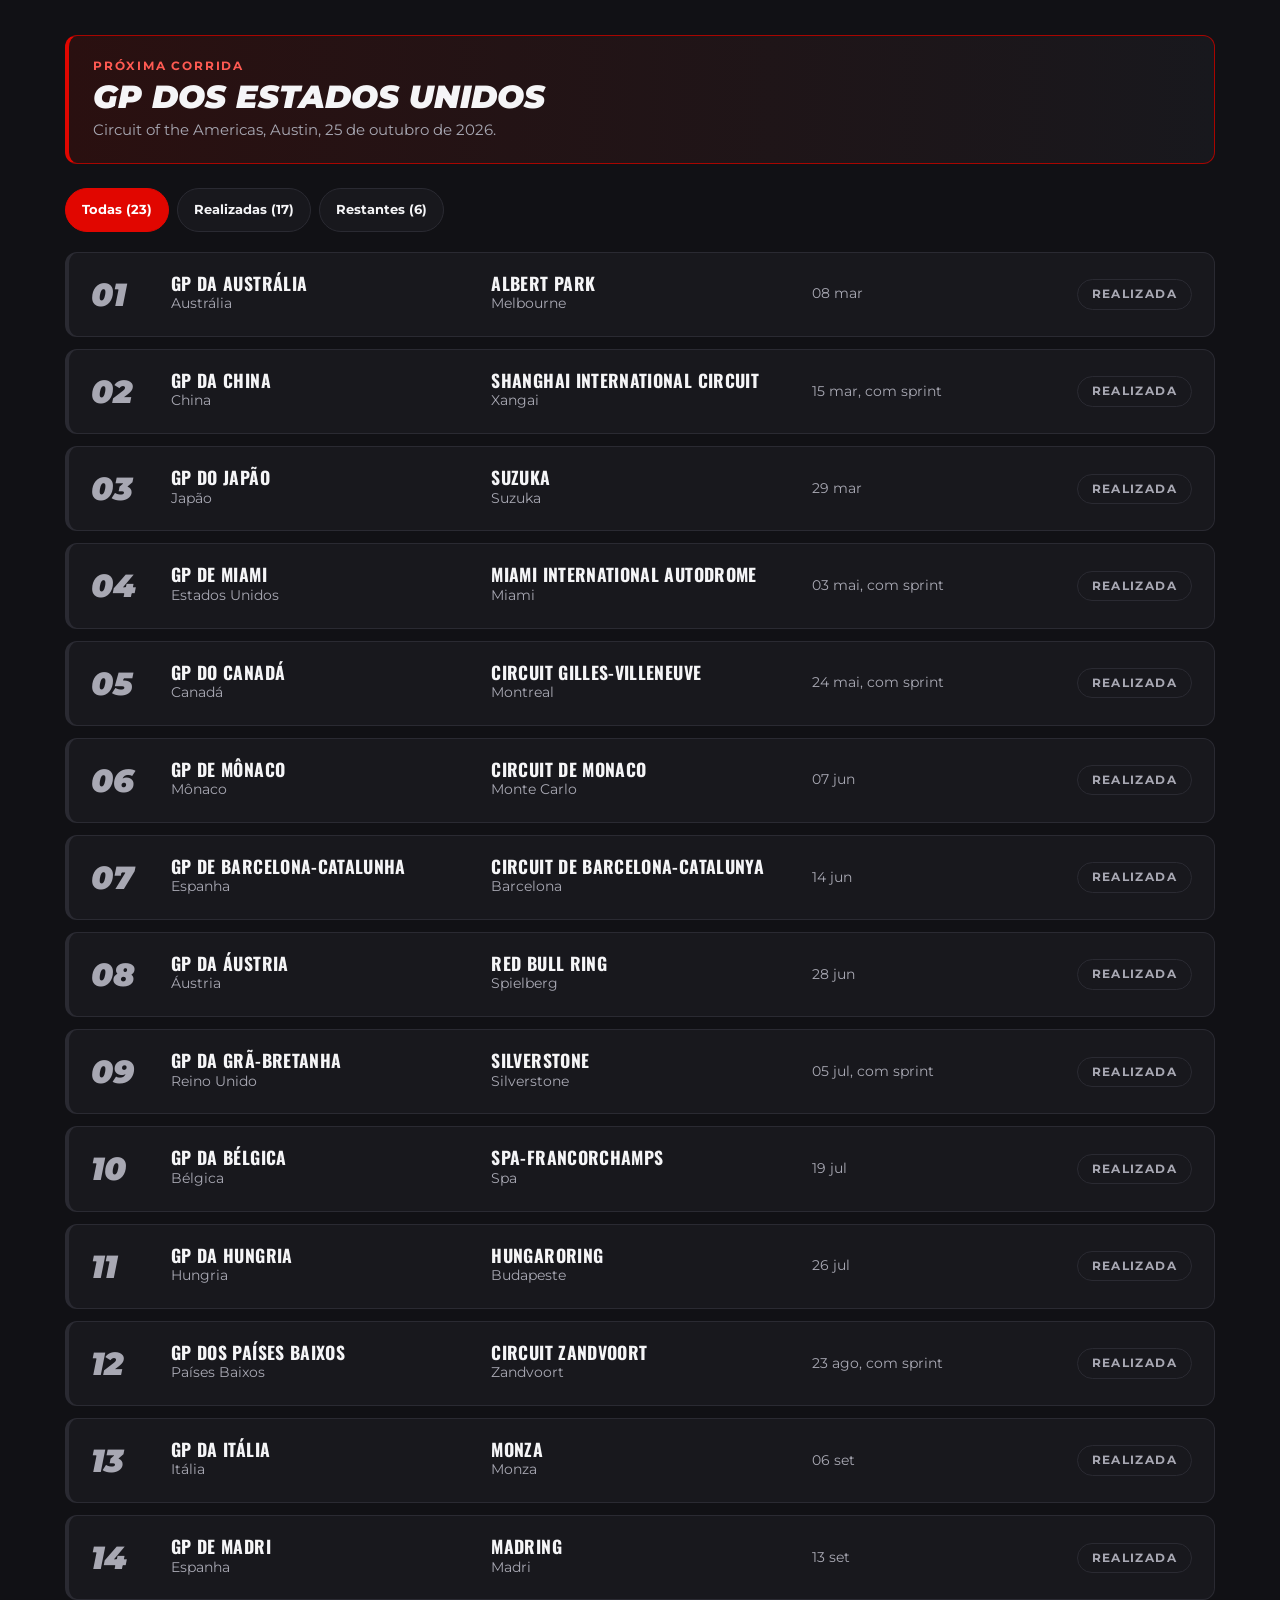
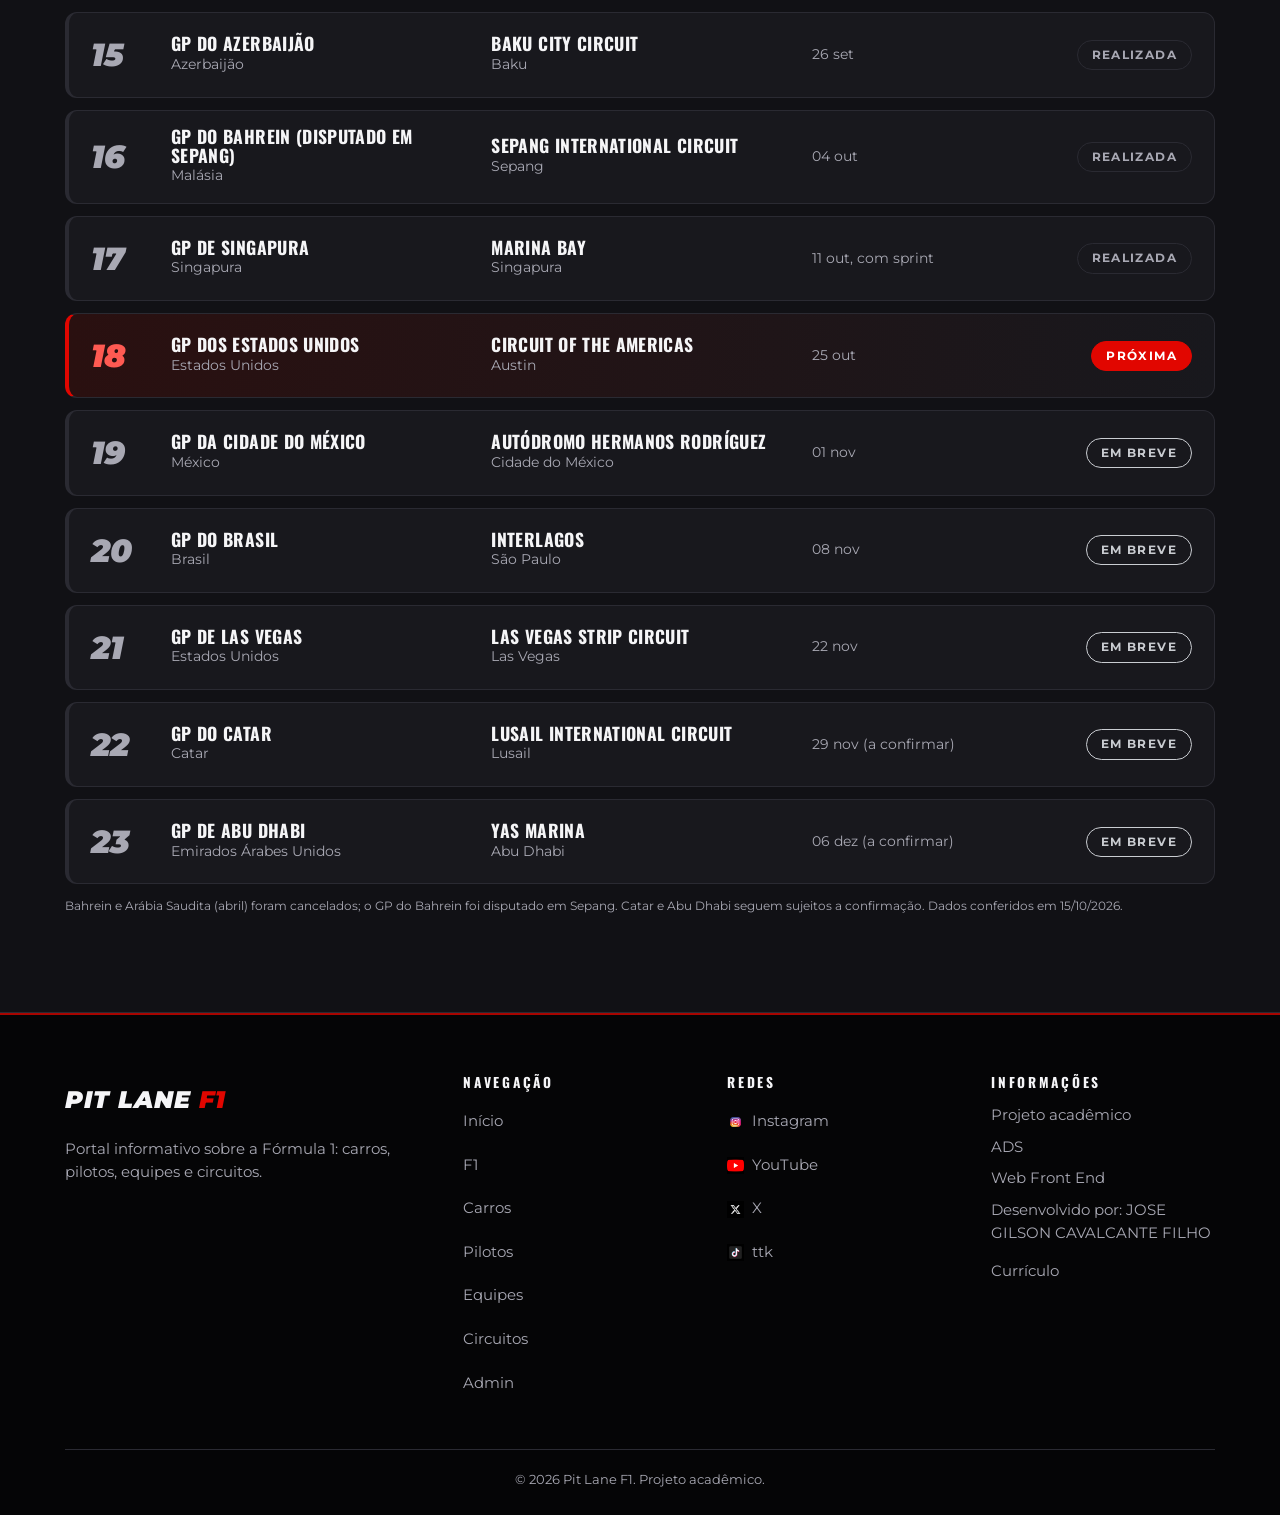
==== commit 8994666c: "Atualiza projeto" ====
--- a/index.html
+++ b/index.html
@@ -15,14 +15,7 @@
 </head>
 <body>
 
-<!-- Ícones SVG inline (sprite). Uso: <svg class="icone" aria-hidden="true"><use href="#i-nome"></use></svg> -->
-<svg class="sprite" aria-hidden="true">
-  <symbol id="i-usuario" viewBox="0 0 24 24"><circle cx="12" cy="8" r="4"/><path d="M4 21c0-4.4 3.6-8 8-8s8 3.6 8 8"/></symbol>
-  <symbol id="i-bandeira" viewBox="0 0 24 24"><path d="M5 3v18"/><rect x="6" y="4" width="12" height="9"/><path d="M6 4h3v3H6zM12 4h3v3h-3zM9 7h3v3H9zM15 7h3v3h-3zM6 10h3v3H6zM12 10h3v3h-3z" fill="currentColor" stroke="none"/></symbol>
-  <symbol id="i-instagram" viewBox="0 0 24 24"><rect x="3" y="3" width="18" height="18" rx="5"/><circle cx="12" cy="12" r="4"/><circle cx="17.5" cy="6.5" r="1" fill="currentColor" stroke="none"/></symbol>
-  <symbol id="i-youtube" viewBox="0 0 24 24"><rect x="2" y="5" width="20" height="14" rx="4"/><path d="M10 9l5 3-5 3z" fill="currentColor"/></symbol>
-  <symbol id="i-x" viewBox="0 0 24 24"><path d="M4 4l16 16M20 4L4 20"/></symbol>
-</svg>
+<!-- Ícones: <img class="icone" src="..." alt=""> (arquivos PNG/WEBP, não SVG) -->
 
 <!-- ============ HEADER ============ -->
 <header class="site-header">
@@ -42,7 +35,7 @@
         <li><a href="#pistas">Pistas</a></li>
         <li><a href="#calendario">Calendário</a></li>
         <li><a href="admin.html">Admin</a></li>
-        <li><a href="login.html" class="btn-login"><svg class="icone" aria-hidden="true"><use href="#i-usuario"></use></svg>Login</a></li>
+        <li><a href="login.html" class="btn-login"><img class="icone" src="img/usuario.png" alt="" aria-hidden="true">Login</a></li>
       </ul>
     </nav>
   </div>
@@ -75,11 +68,11 @@
 
 <!-- Atalhos para as seções -->
 <div class="container atalhos">
-  <a href="#calendario" class="atalho"><svg class="icone icone-atalho" aria-hidden="true"><use href="#i-bandeira"></use></svg><span>Próxima corrida</span><strong>Calendário</strong></a>
-  <a href="#pilotos" class="atalho"><svg class="icone icone-atalho" aria-hidden="true"><use href="#i-bandeira"></use></svg><span>Pilotos</span><strong>Craques do grid</strong></a>
-  <a href="#equipes" class="atalho"><svg class="icone icone-atalho" aria-hidden="true"><use href="#i-bandeira"></use></svg><span>Equipes</span><strong>Construtores</strong></a>
-  <a href="#pistas" class="atalho"><svg class="icone icone-atalho" aria-hidden="true"><use href="#i-bandeira"></use></svg><span>Circuitos</span><strong>Pistas lendárias</strong></a>
-  <a href="#carros" class="atalho"><svg class="icone icone-atalho" aria-hidden="true"><use href="#i-bandeira"></use></svg><span>Carros</span><strong>Máquinas da F1</strong></a>
+  <a href="#calendario" class="atalho"><img class="icone icone-atalho" src="img/bandeira.png" alt="" aria-hidden="true"><span>Próxima corrida</span><strong>Calendário</strong></a>
+  <a href="#pilotos" class="atalho"><img class="icone icone-atalho" src="img/bandeira.png" alt="" aria-hidden="true"><span>Pilotos</span><strong>Craques do grid</strong></a>
+  <a href="#equipes" class="atalho"><img class="icone icone-atalho" src="img/bandeira.png" alt="" aria-hidden="true"><span>Equipes</span><strong>Construtores</strong></a>
+  <a href="#pistas" class="atalho"><img class="icone icone-atalho" src="img/bandeira.png" alt="" aria-hidden="true"><span>Circuitos</span><strong>Pistas lendárias</strong></a>
+  <a href="#carros" class="atalho"><img class="icone icone-atalho" src="img/bandeira.png" alt="" aria-hidden="true"><span>Carros</span><strong>Máquinas da F1</strong></a>
 </div>
 
 <!-- ============ SOBRE A F1 ============ -->
@@ -485,13 +478,14 @@
 <div><h2>Redes</h2>
 <!-- Redes: troque cada href="#" pelo link do perfil quando ele existir -->
 <ul>
-<li><a href="#" class="rede" aria-label="Instagram do Pit Lane F1"><svg class="icone" aria-hidden="true"><use href="#i-instagram"></use></svg>Instagram</a></li>
-<li><a href="#" class="rede" aria-label="YouTube do Pit Lane F1"><svg class="icone" aria-hidden="true"><use href="#i-youtube"></use></svg>YouTube</a></li>
-<li><a href="#" class="rede" aria-label="X do Pit Lane F1"><svg class="icone" aria-hidden="true"><use href="#i-x"></use></svg>X</a></li>
+<li><a href="https://www.instagram.com/f1?psln=MmpyZjlkZDMzdTg3" class="rede" aria-label="instagram.com/f1"><img class="icone" src="./IMAGENS/ICONES_REDES/INSTA.webp" alt="" aria-hidden="true">Instagram</a></li>
+<li><a href="https://www.youtube.com/@Formula1" class="rede" aria-label="https://www.youtube.com/@Formula1"><img class="icone" src="./IMAGENS/ICONES_REDES/YOUTUBE.png" alt="" aria-hidden="true">YouTube</a></li>
+<li><a href="https://x.com/F1" class="rede" aria-label="twitter.com/f1"><img class="icone" src="./IMAGENS/ICONES_REDES/X.webp" alt="" aria-hidden="true">X</a></li>
+<li><a href="https://www.tiktok.com/@f1?_r=1&_t=ZS-9Ah0HgY1e1B" class="rede" aria-label="tiktok.com/@f1"><img class="icone" src="./IMAGENS/ICONES_REDES/TIKTOK.png" alt="" aria-hidden="true">ttk</a></li>
 </ul></div>
 <div><h2>Informações</h2>
 <!-- TROQUE: NOME_1, NOME_2 e NOME_3 pelos nomes da equipe e URL_DO_CURRICULO pelo link do currículo -->
-<ul><li>Projeto acadêmico</li><li>ADS</li><li>Web Front End</li><li>Desenvolvido por: NOME_1, NOME_2, NOME_3</li><li><a href="URL_DO_CURRICULO" target="_blank" rel="noopener">Currículo</a></li></ul></div>
+<ul><li>Projeto acadêmico</li><li>ADS</li><li>Web Front End</li><li>Desenvolvido por: JOSE GILSON CAVALCANTE FILHO </li><li><a href="URL_DO_CURRICULO" target="_blank" rel="noopener">Currículo</a></li></ul></div>
 </div>
 <div class="container"><p class="footer-fim">© 2026 Pit Lane F1. Projeto acadêmico.</p></div>
 </footer>
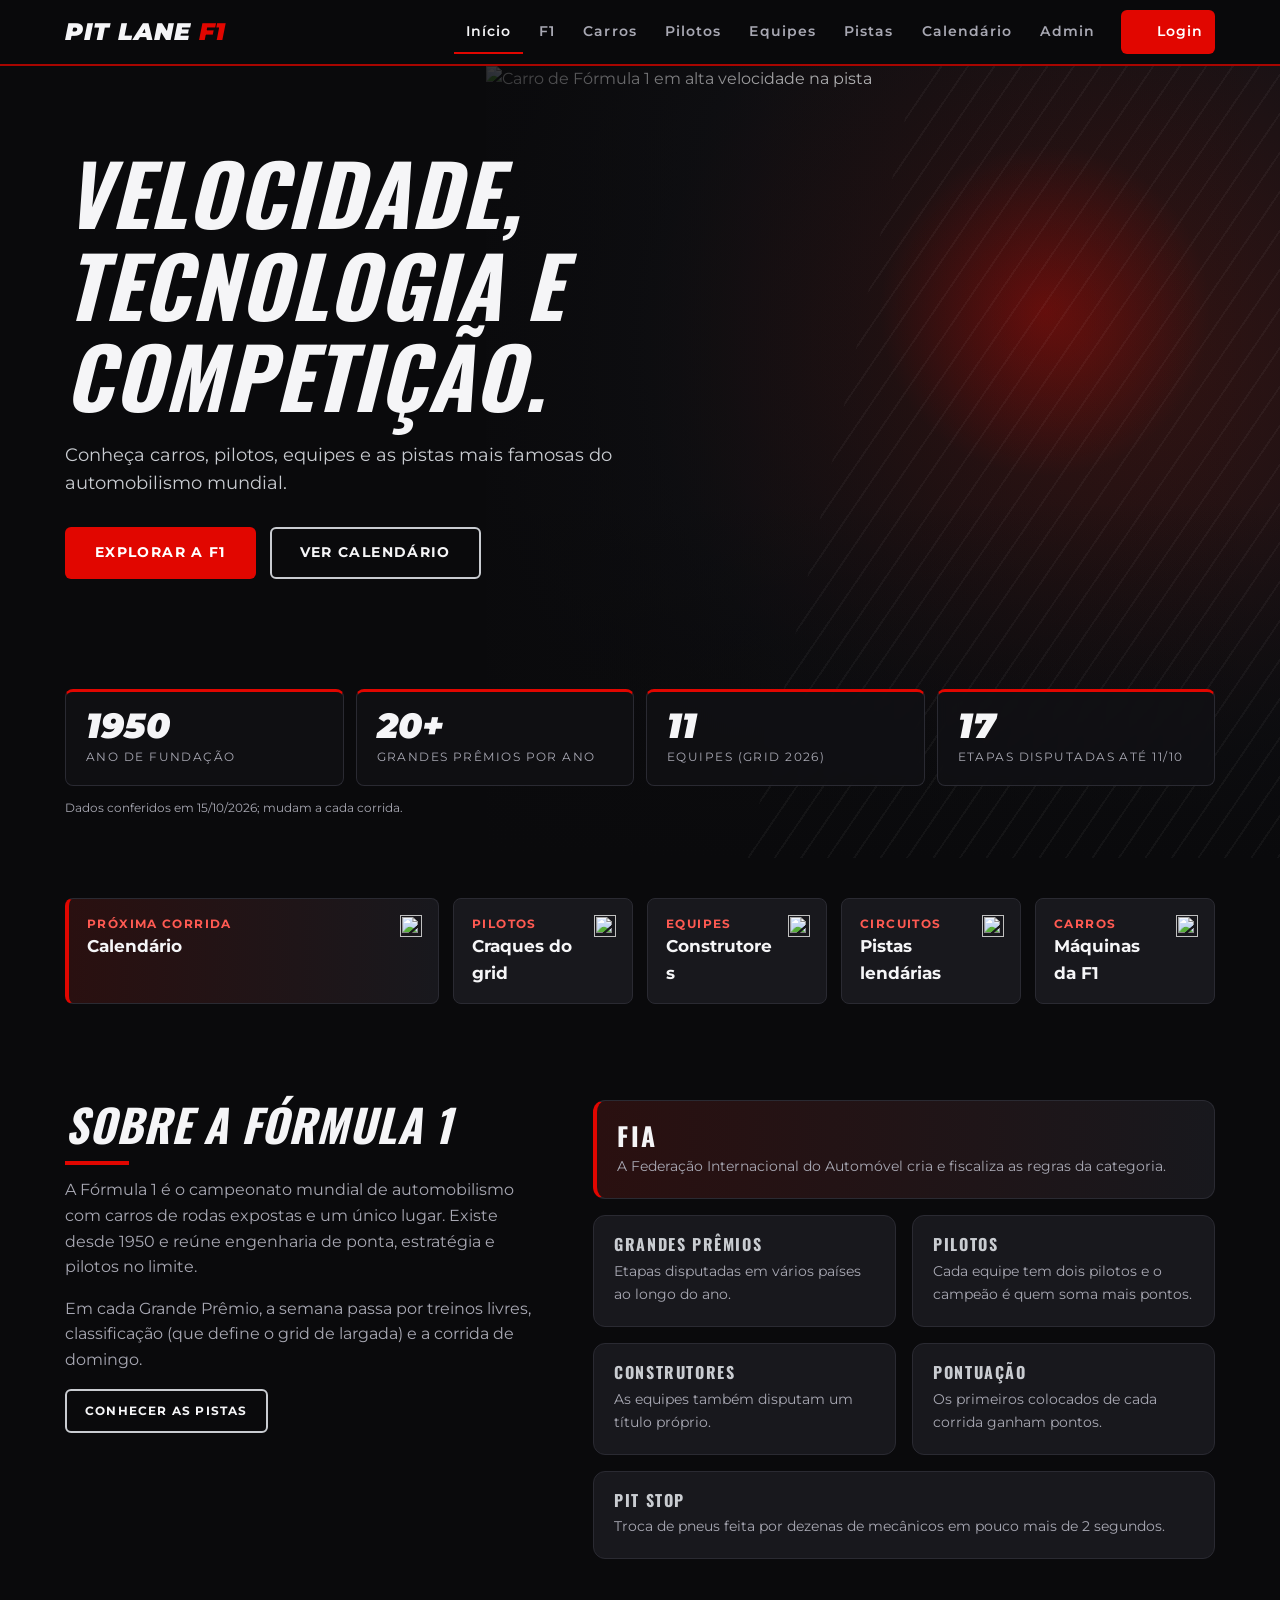
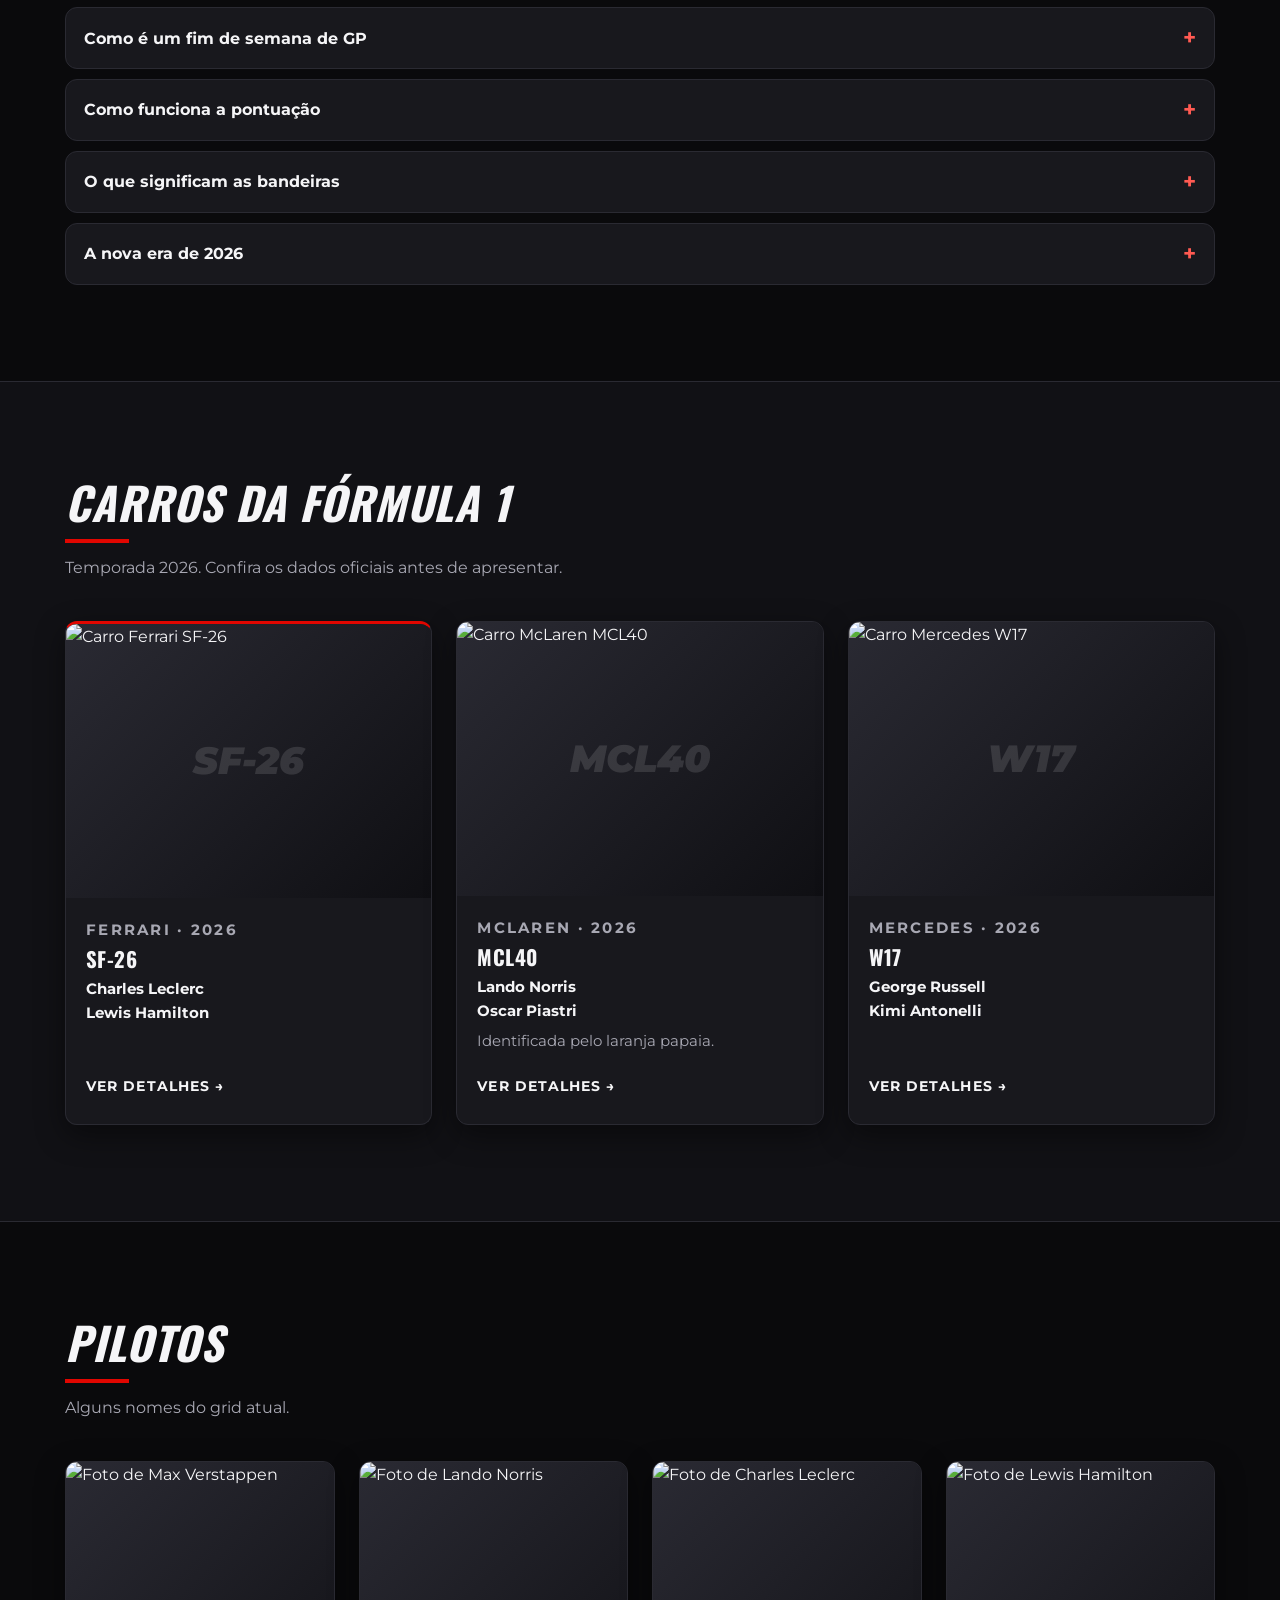
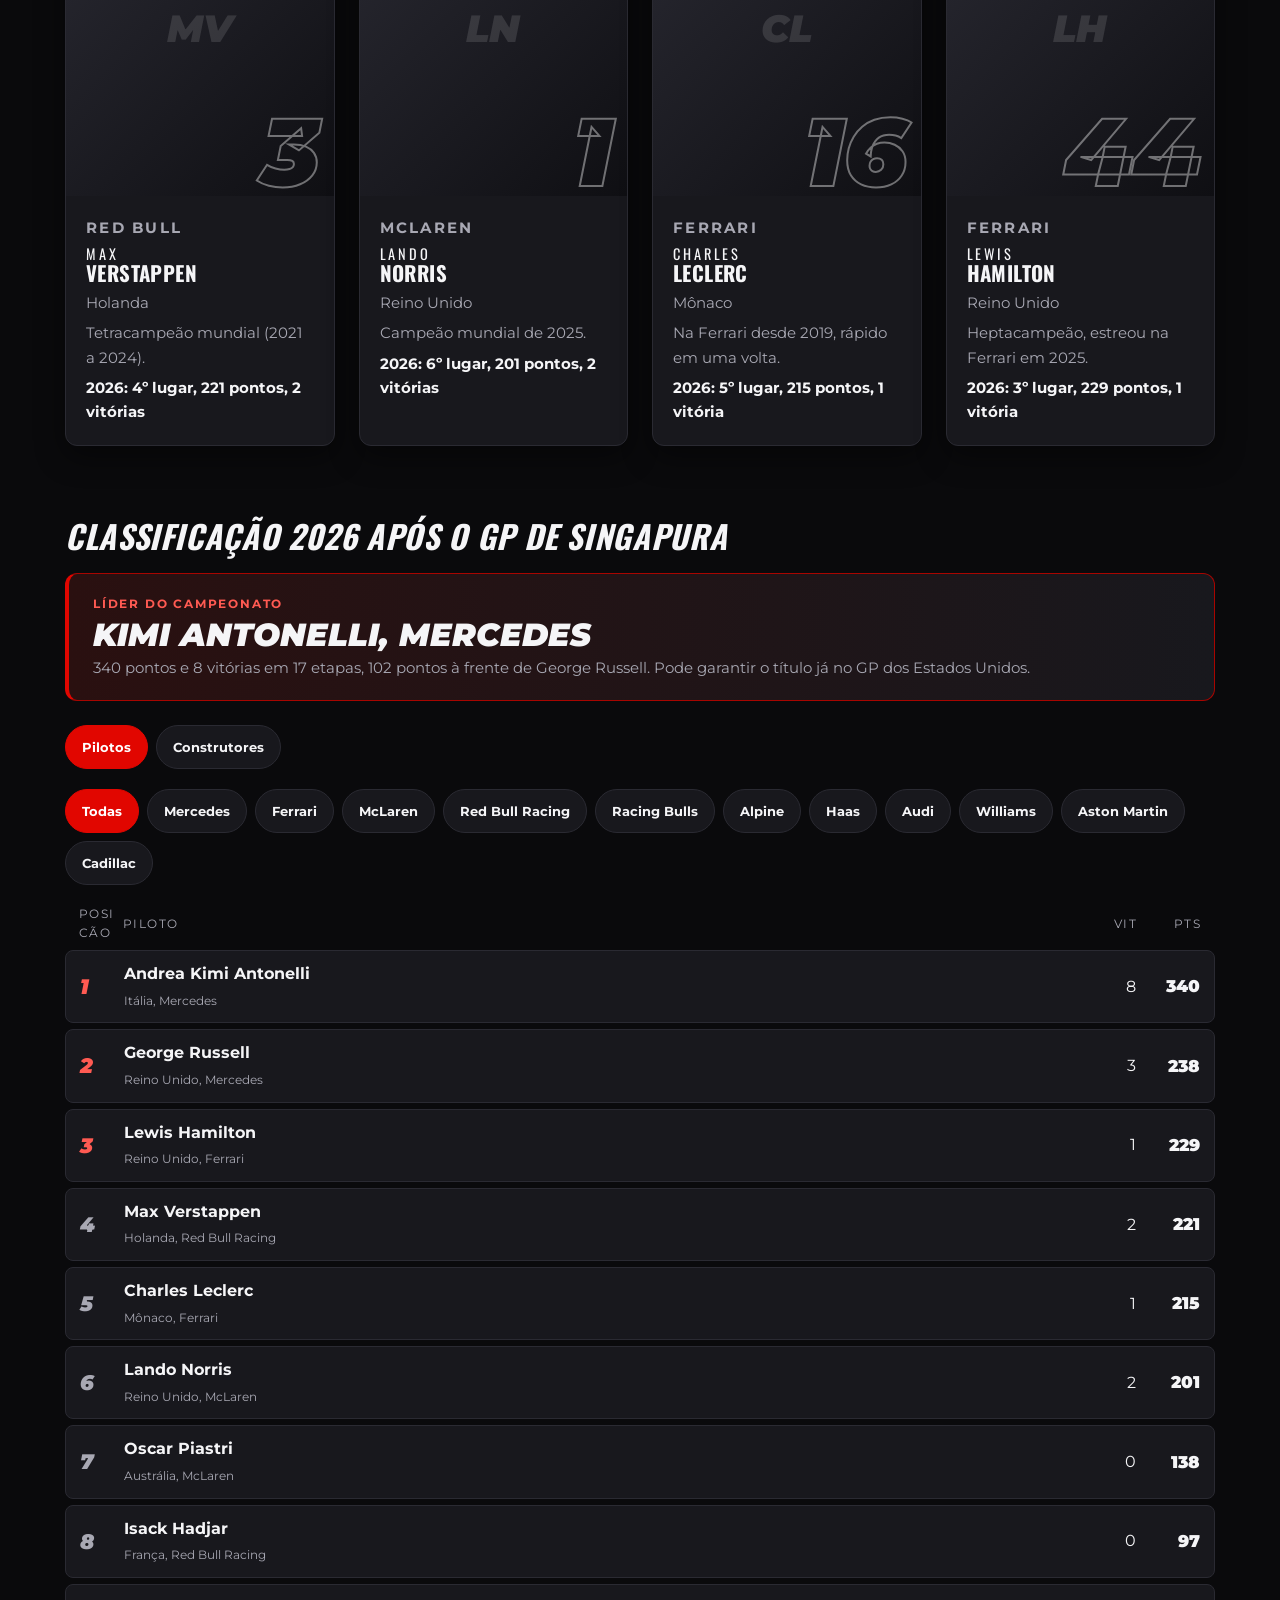
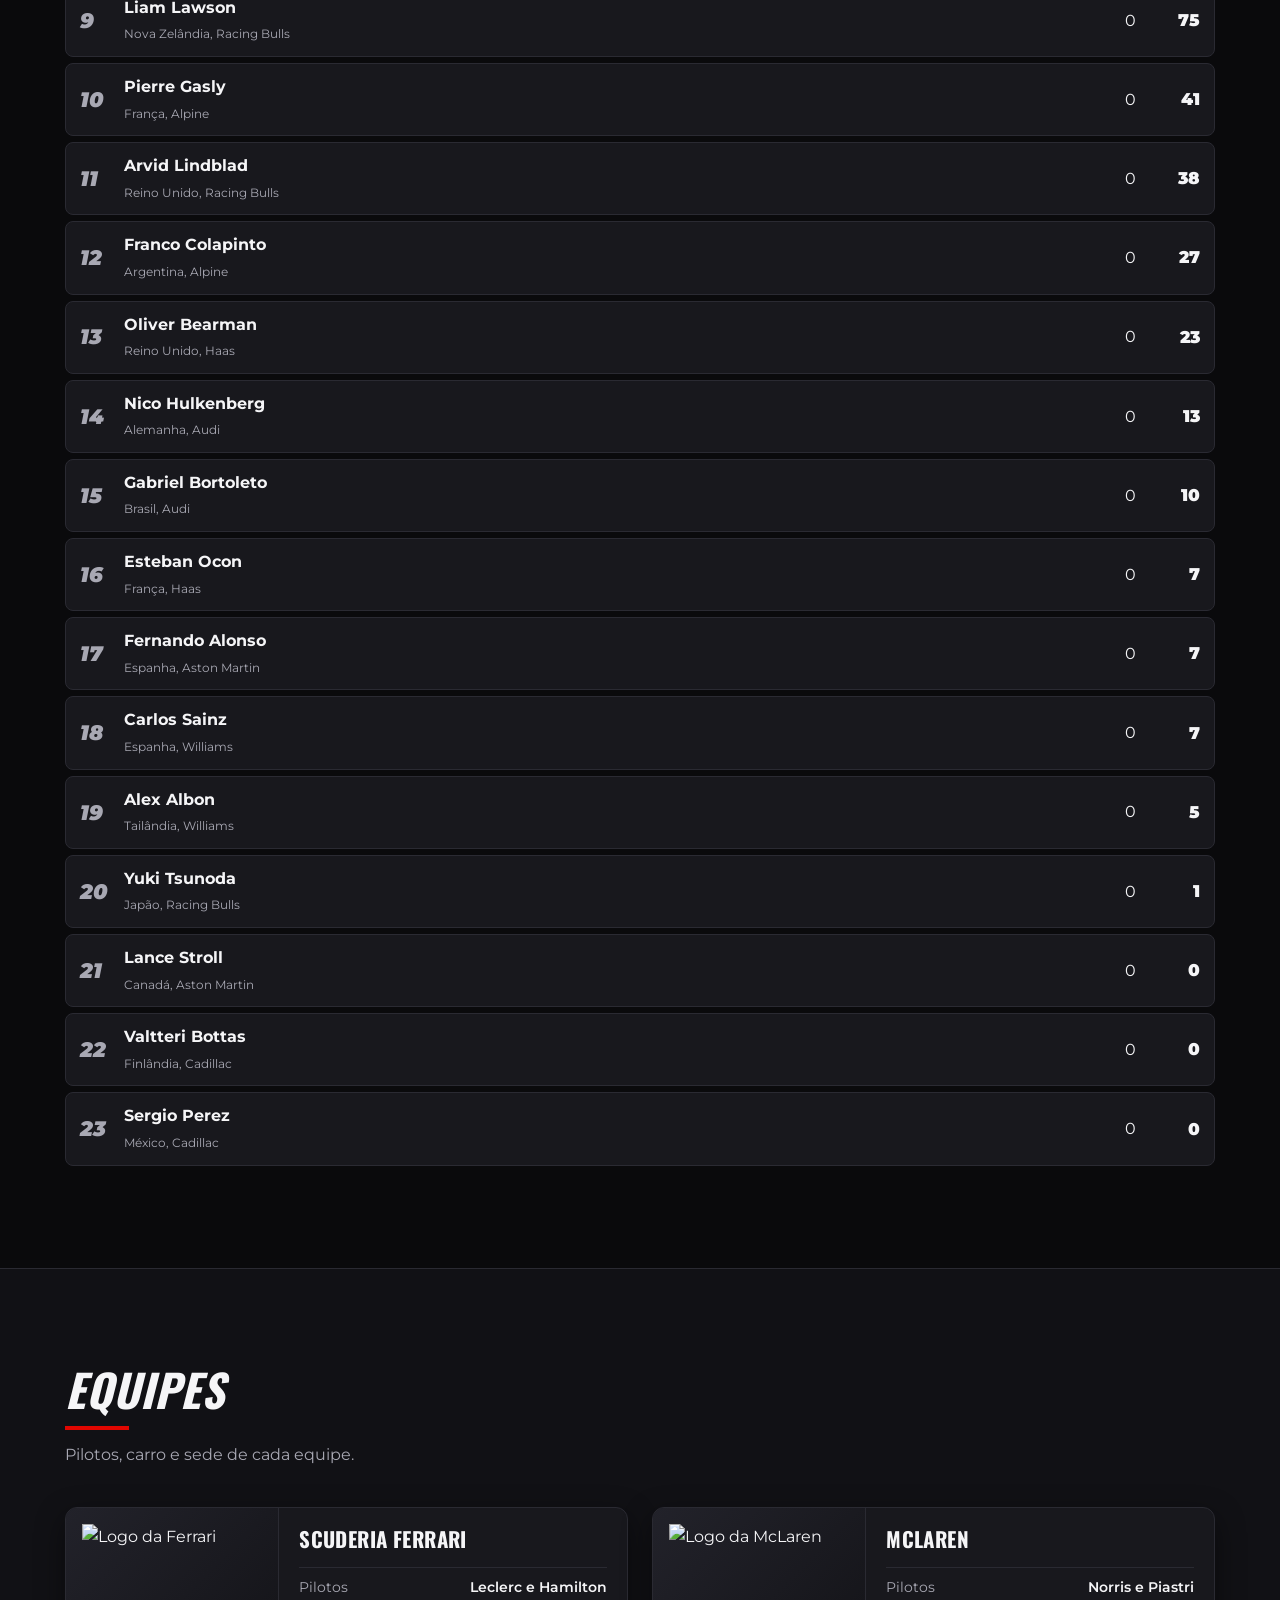
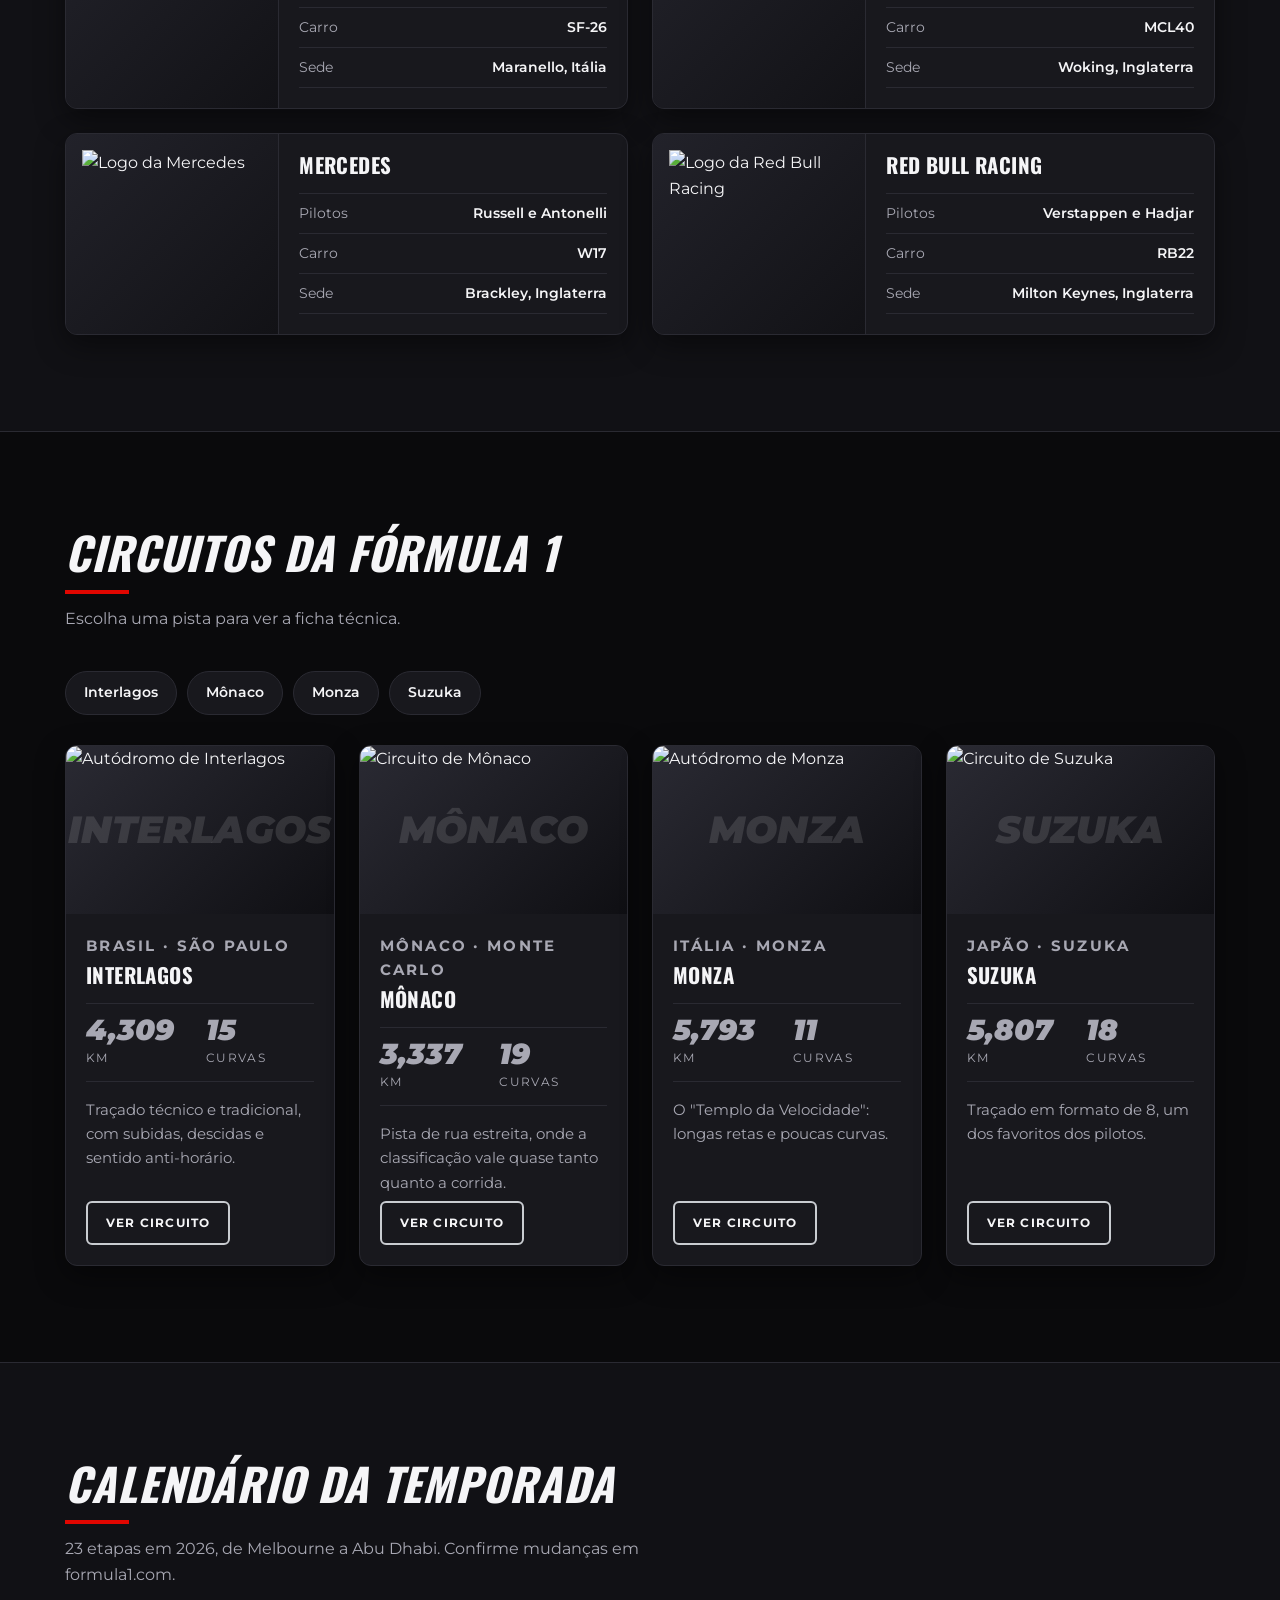
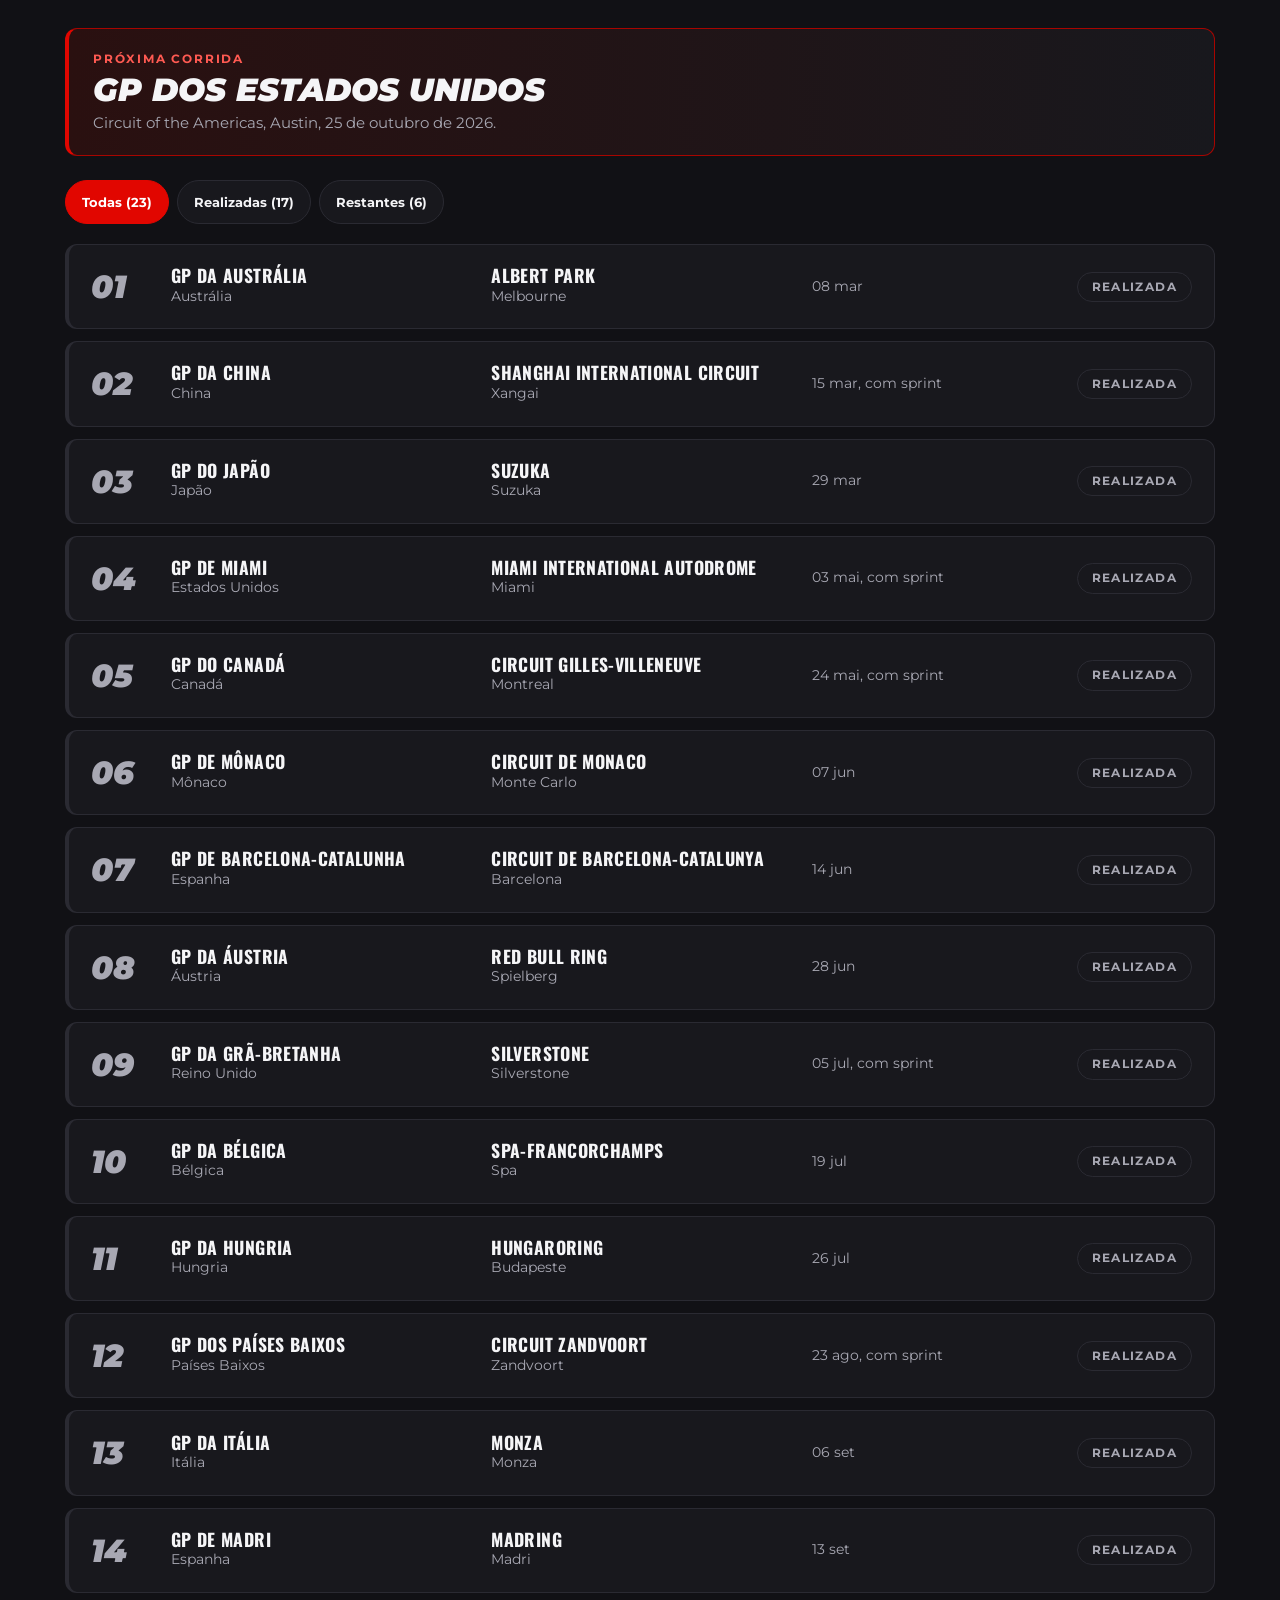
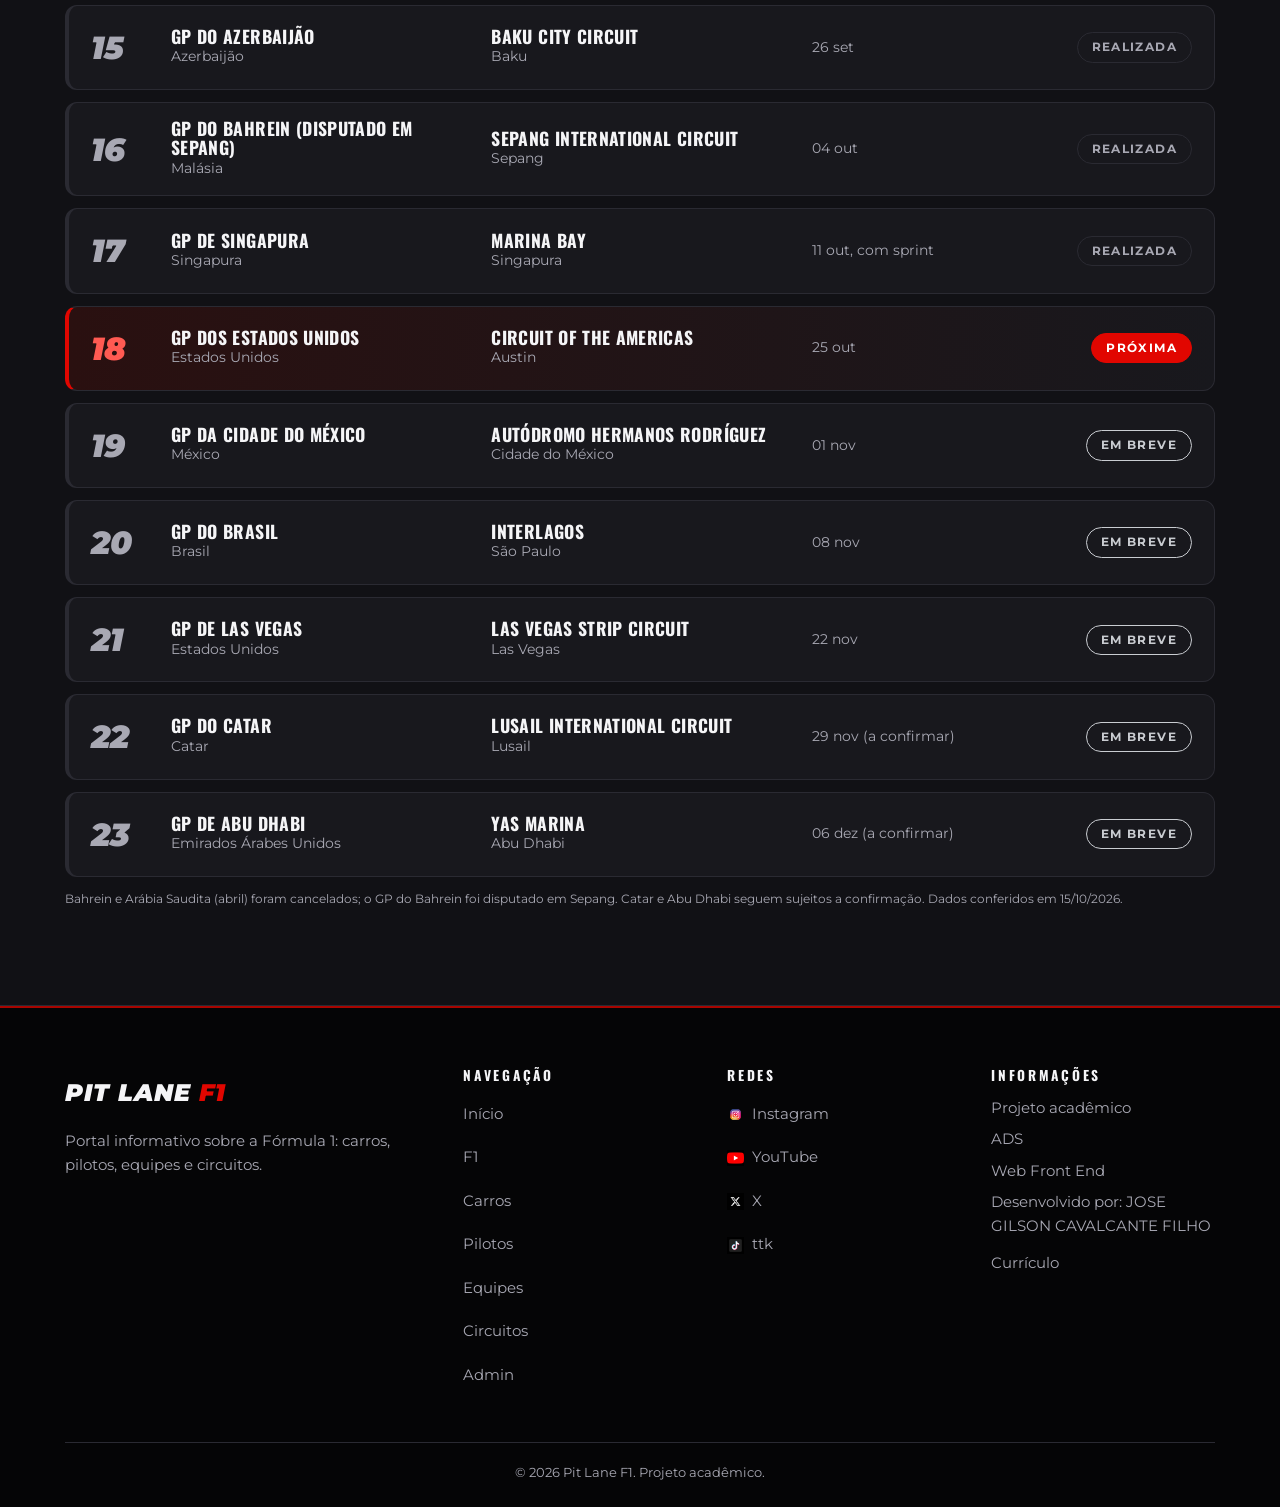
==== commit a84209c3: "Mudança no html na sescao de pilotos e pontuação" ====
--- a/index.html
+++ b/index.html
@@ -190,7 +190,7 @@
         <input type="radio" name="f-eq" id="t-aston"><label for="t-aston">Aston Martin</label>
         <input type="radio" name="f-eq" id="t-cadillac"><label for="t-cadillac">Cadillac</label>
       </div>
-      <div class="painel-p"><p class="rank-cab" aria-hidden="true"><span>Pos</span><span>Piloto</span><span>Vit</span><span>Pts</span></p><ol class="rank rank-p">
+      <div class="painel-p"><p class="rank-cab" aria-hidden="true"><span>posicão</span><span>Piloto</span><span>Vit</span><span>Pts</span></p><ol class="rank rank-p">
 <li data-t="mercedes"><span class="pos">1</span><span class="nome"><strong>Andrea Kimi Antonelli</strong><small>Itália, Mercedes</small></span><span class="vit">8</span><span class="pts">340</span></li>
 <li data-t="mercedes"><span class="pos">2</span><span class="nome"><strong>George Russell</strong><small>Reino Unido, Mercedes</small></span><span class="vit">3</span><span class="pts">238</span></li>
 <li data-t="ferrari"><span class="pos">3</span><span class="nome"><strong>Lewis Hamilton</strong><small>Reino Unido, Ferrari</small></span><span class="vit">1</span><span class="pts">229</span></li>
@@ -228,7 +228,7 @@
 <li><span class="pos">10</span><span class="nome"><strong>Aston Martin</strong></span><span class="vit">0</span><span class="pts">7</span></li>
 <li><span class="pos">11</span><span class="nome"><strong>Cadillac</strong></span><span class="vit">0</span><span class="pts">0</span></li>
 </ol></div>
-      <p class="nota">Fonte: Crash.net, atualizado em 11/10/2026. Os números mudam a cada corrida; confirme em formula1.com.</p>
+      <!--p class="nota">Fonte: Crash.net, atualizado em 11/10/2026. Os números mudam a cada corrida; confirme em formula1.com.</p>-->
     </div>
   </div>
 </section>
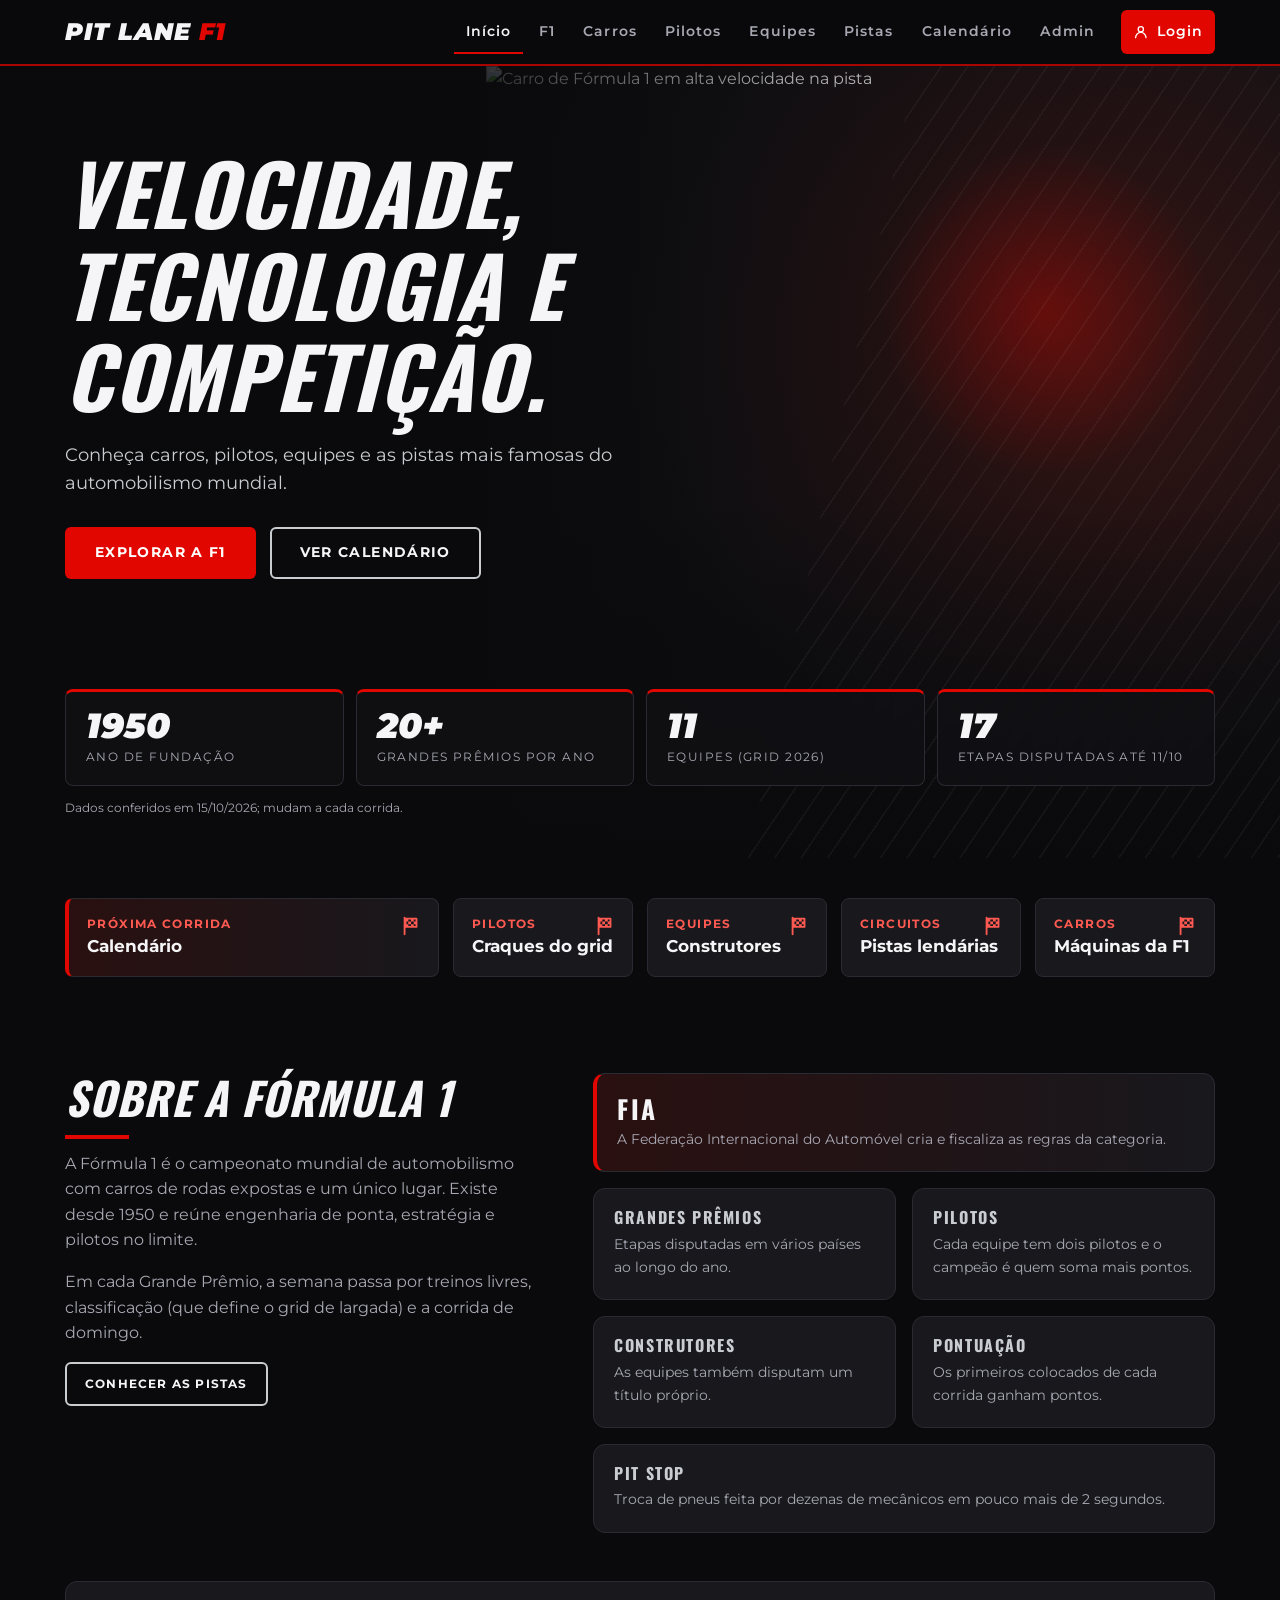
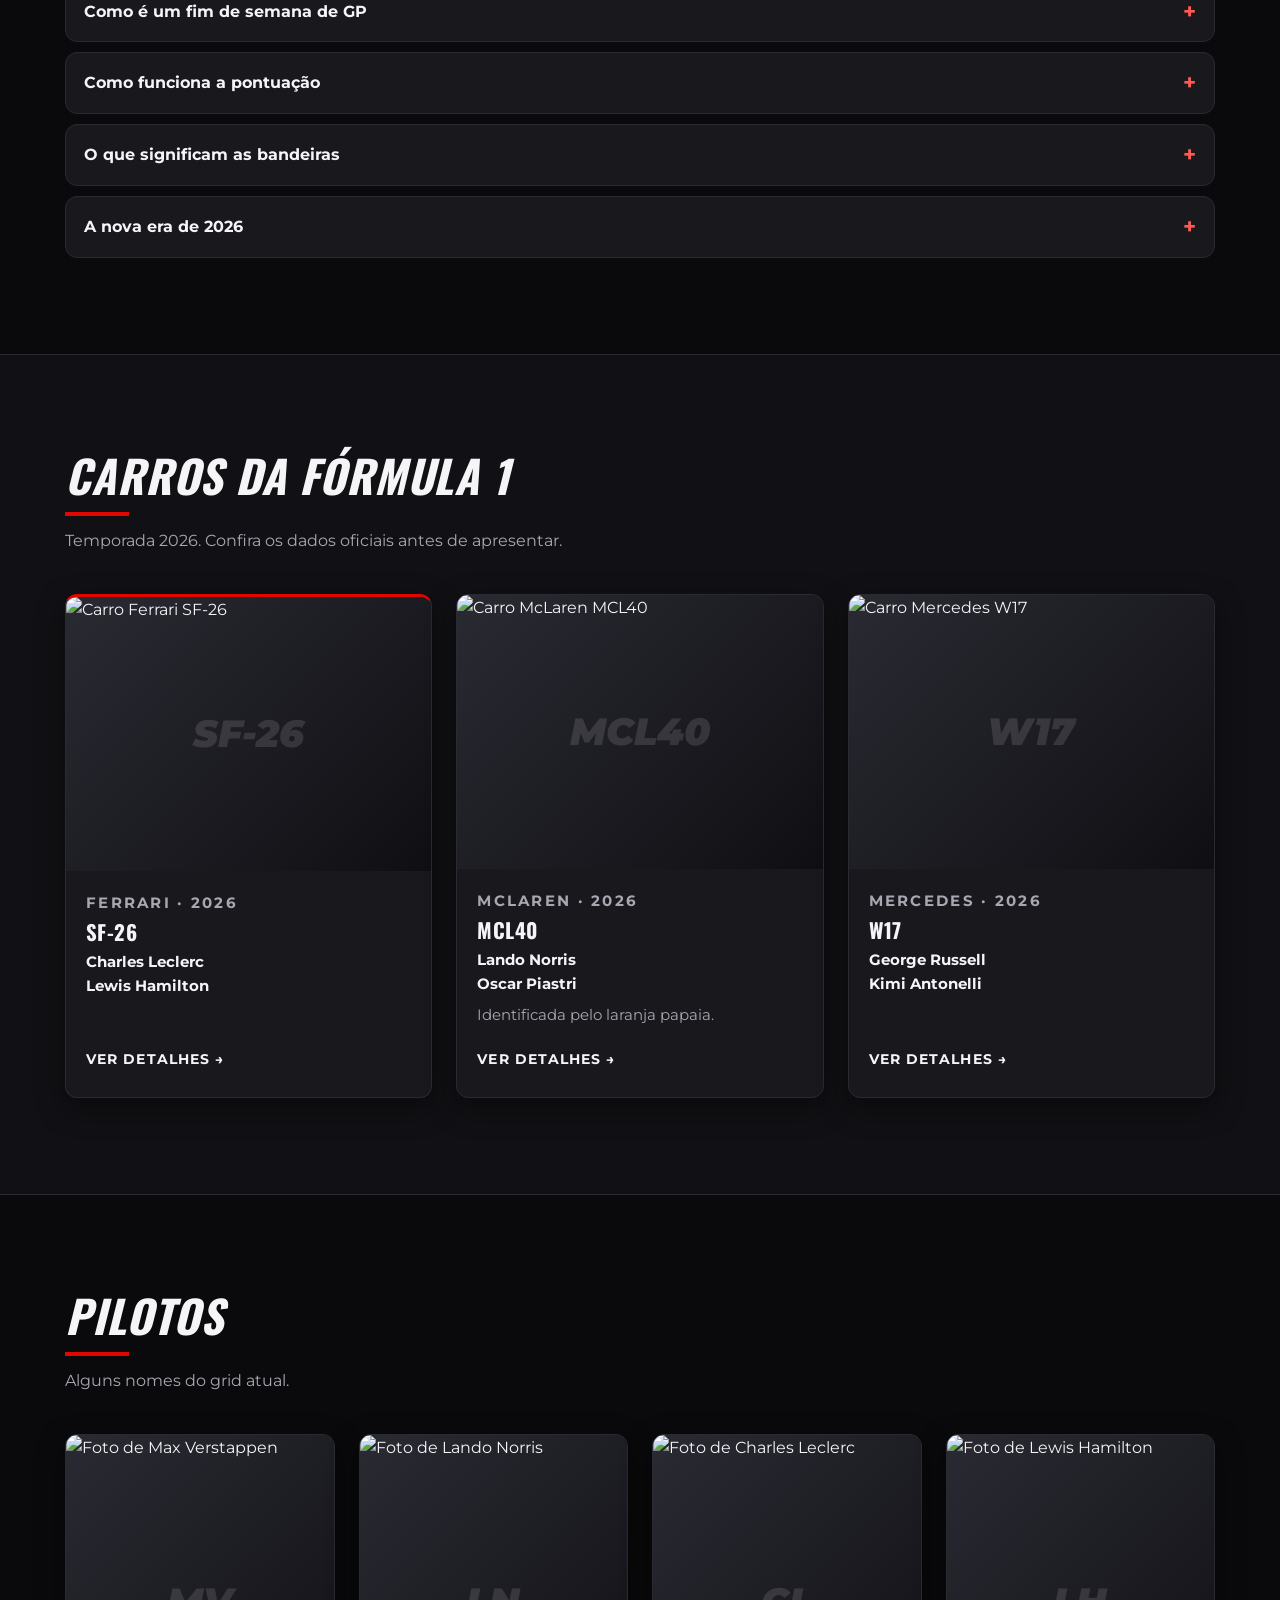
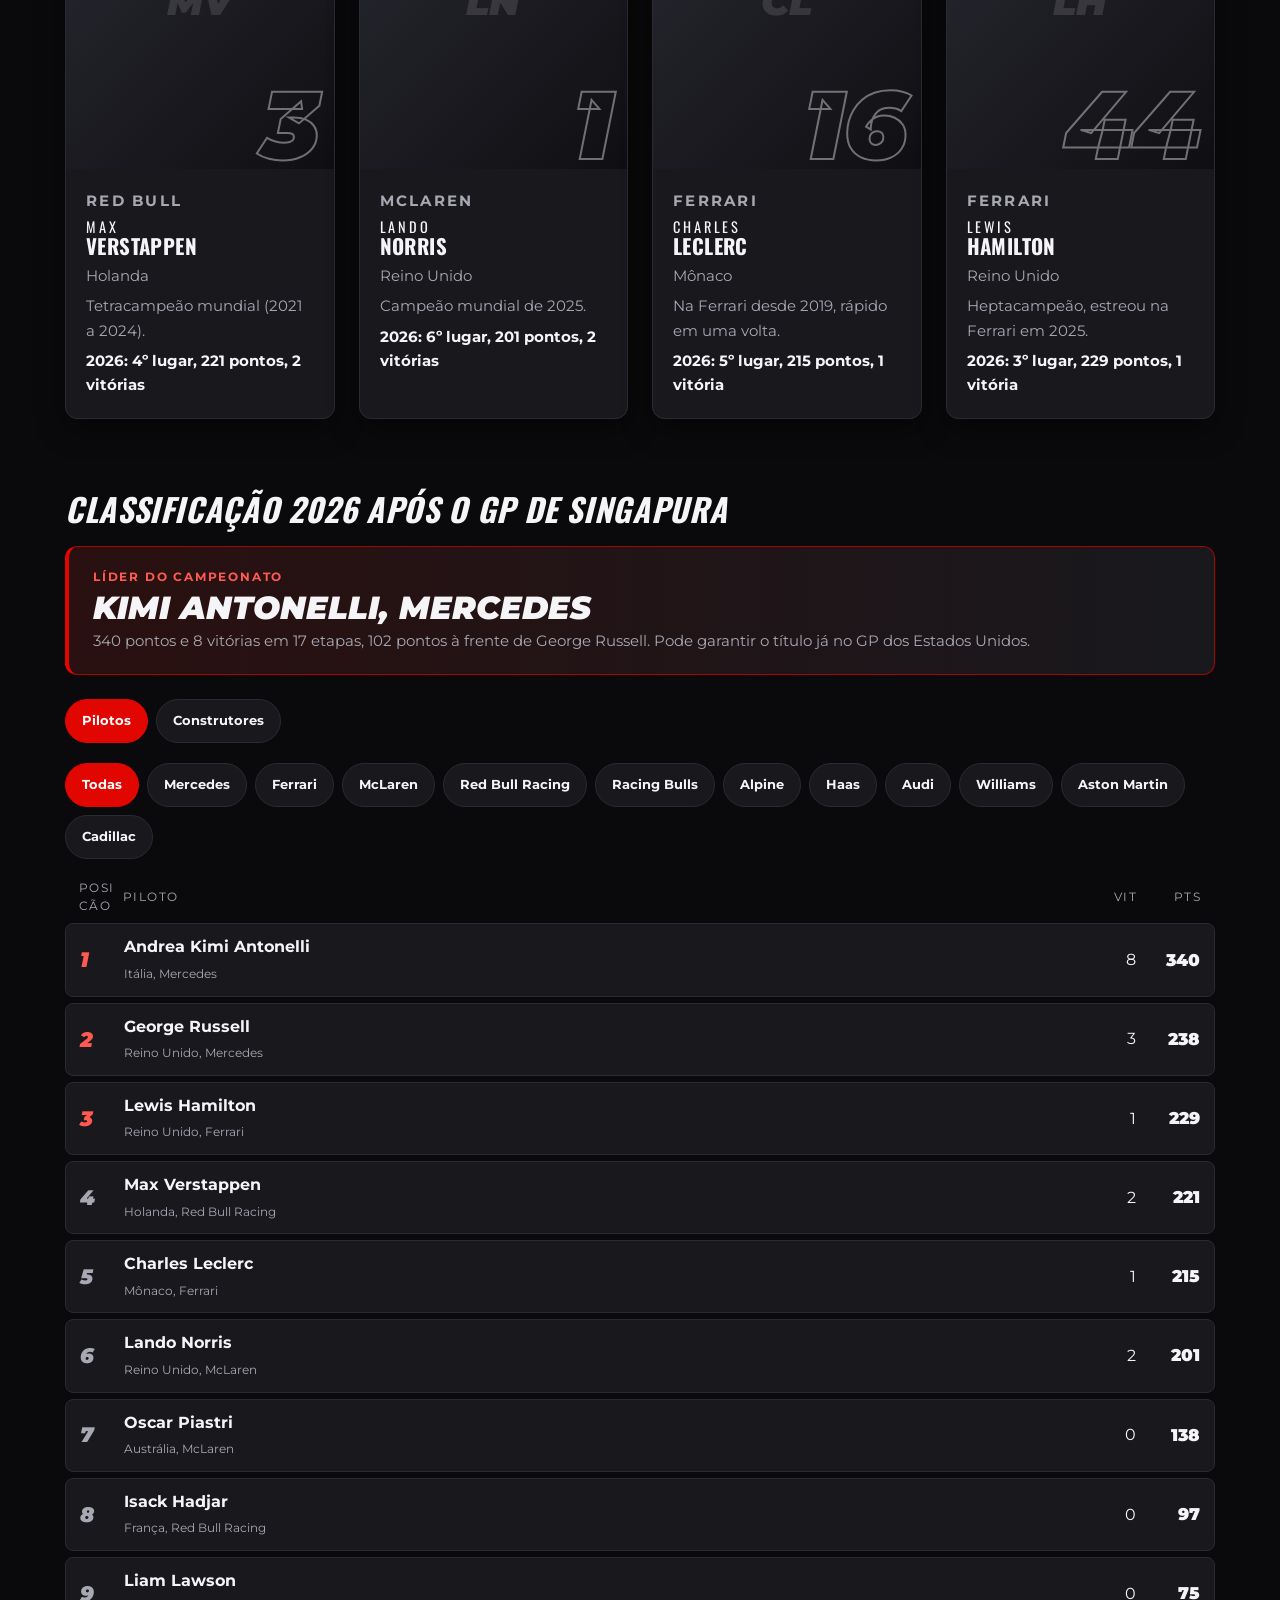
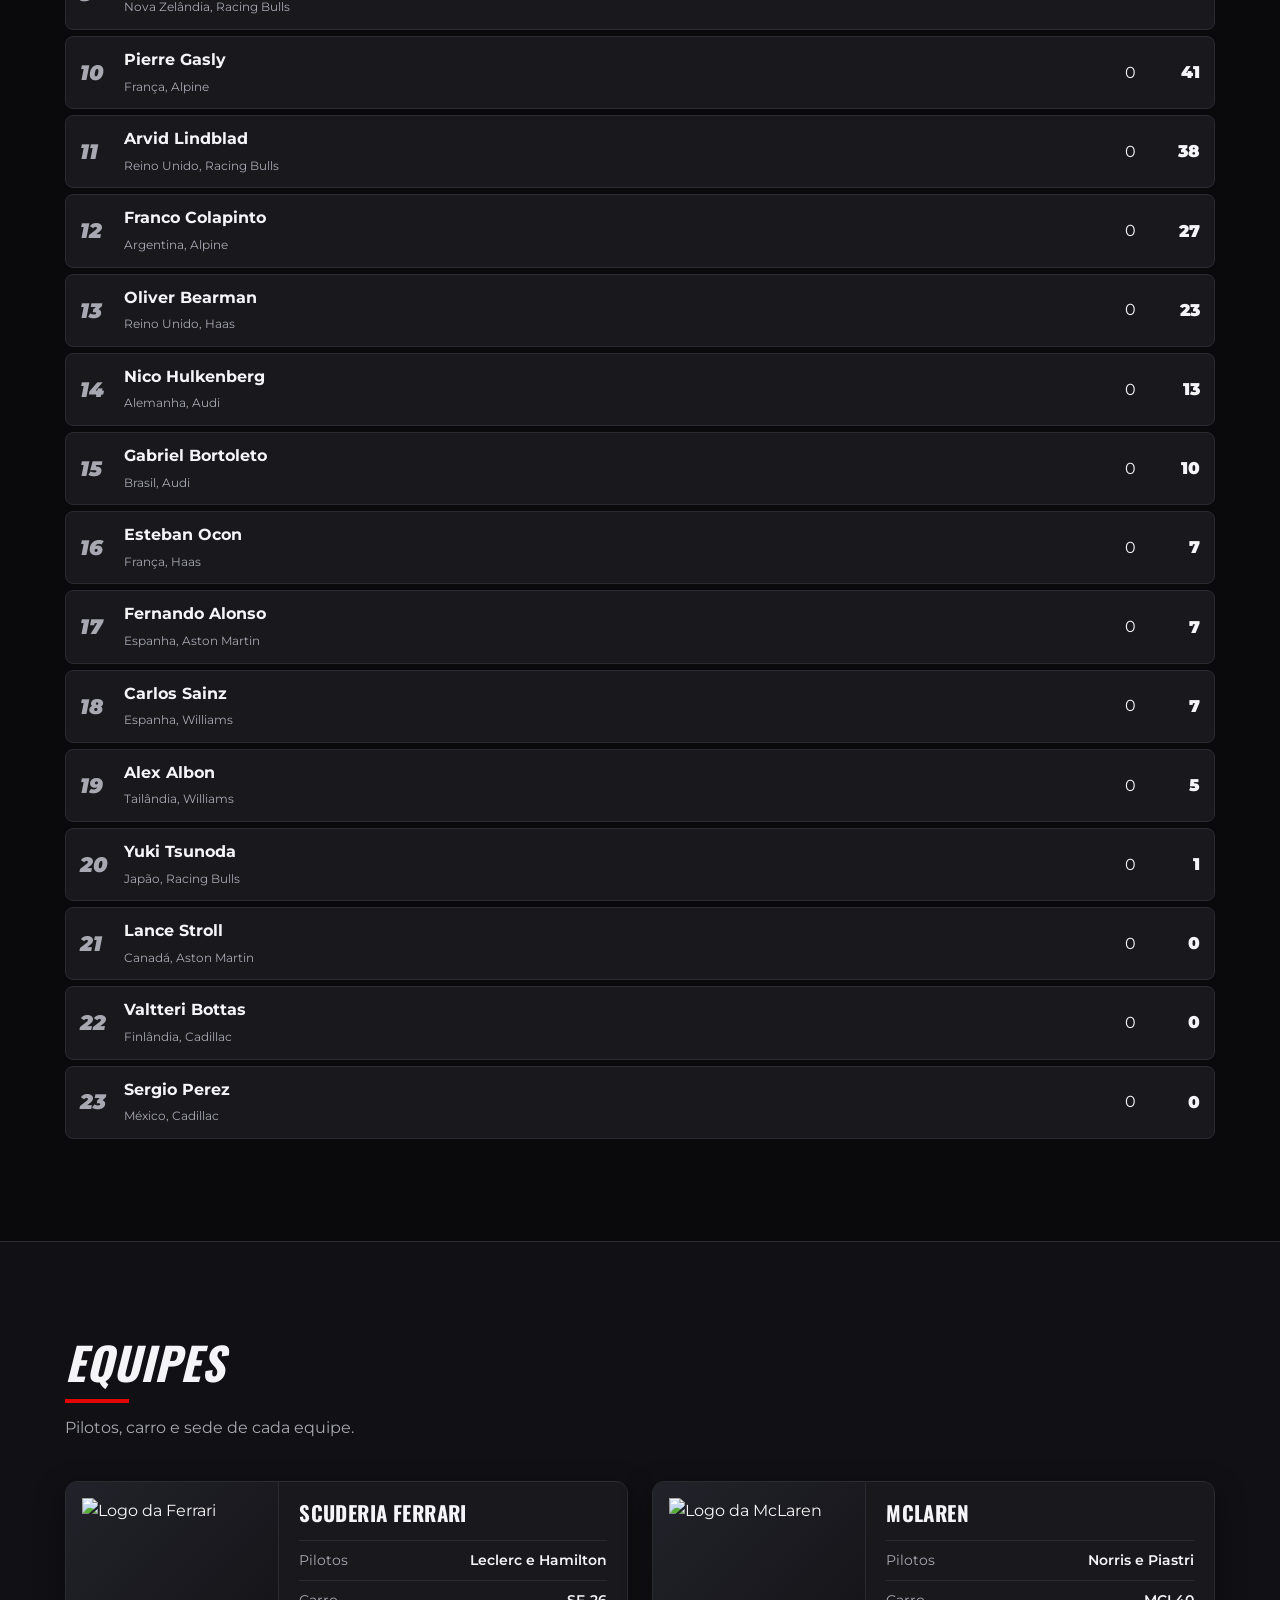
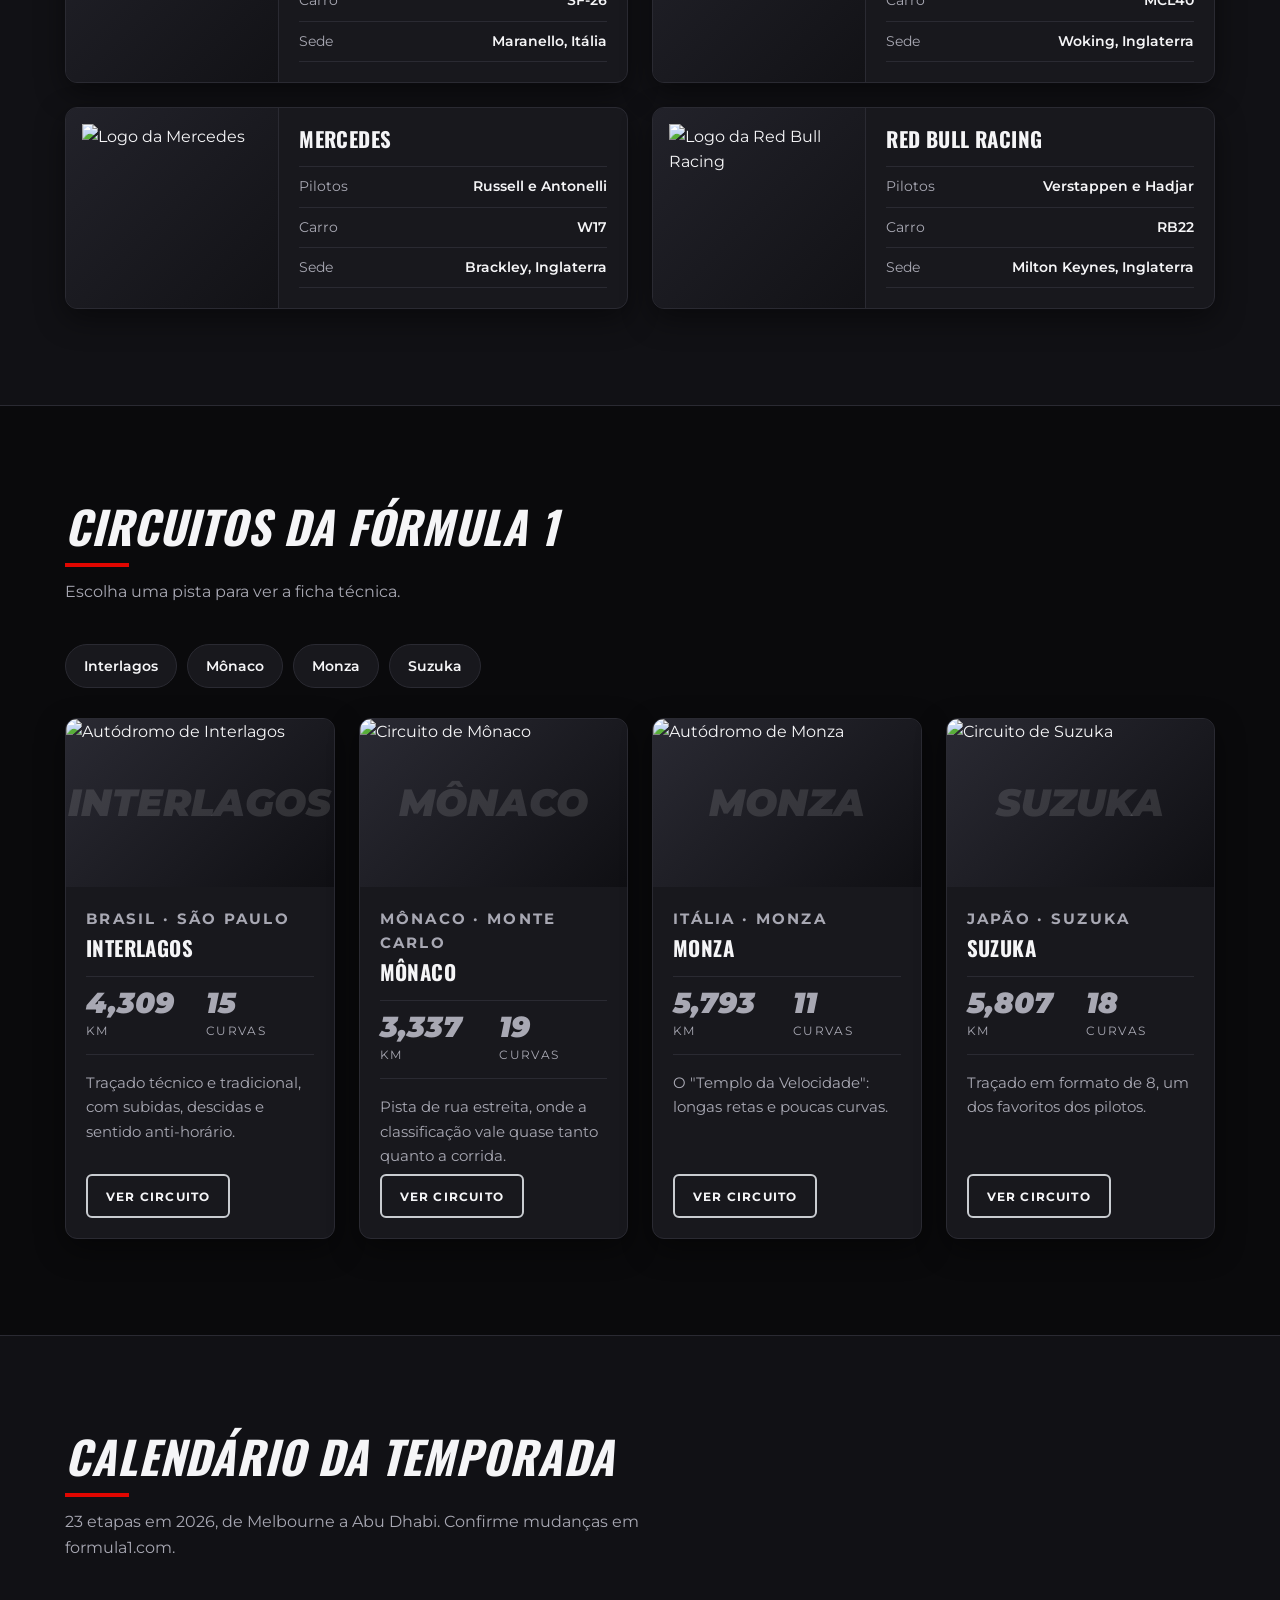
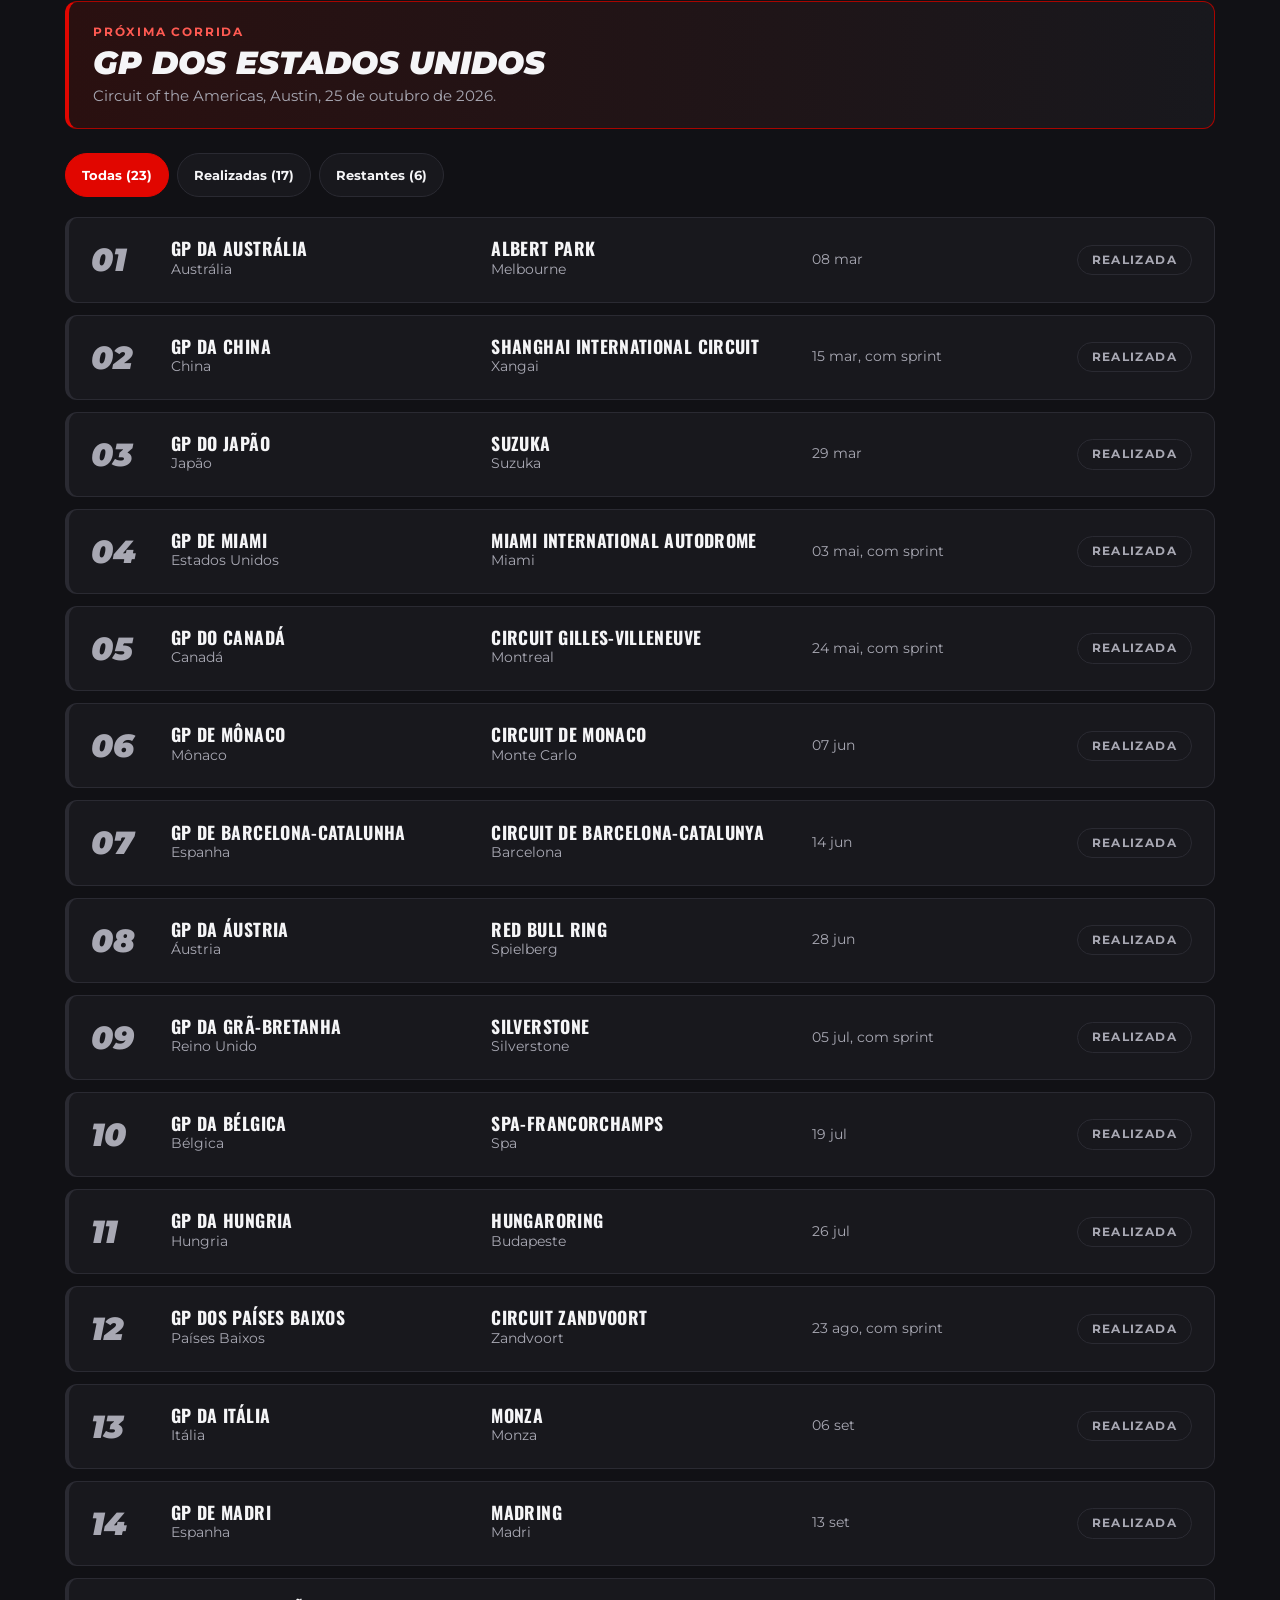
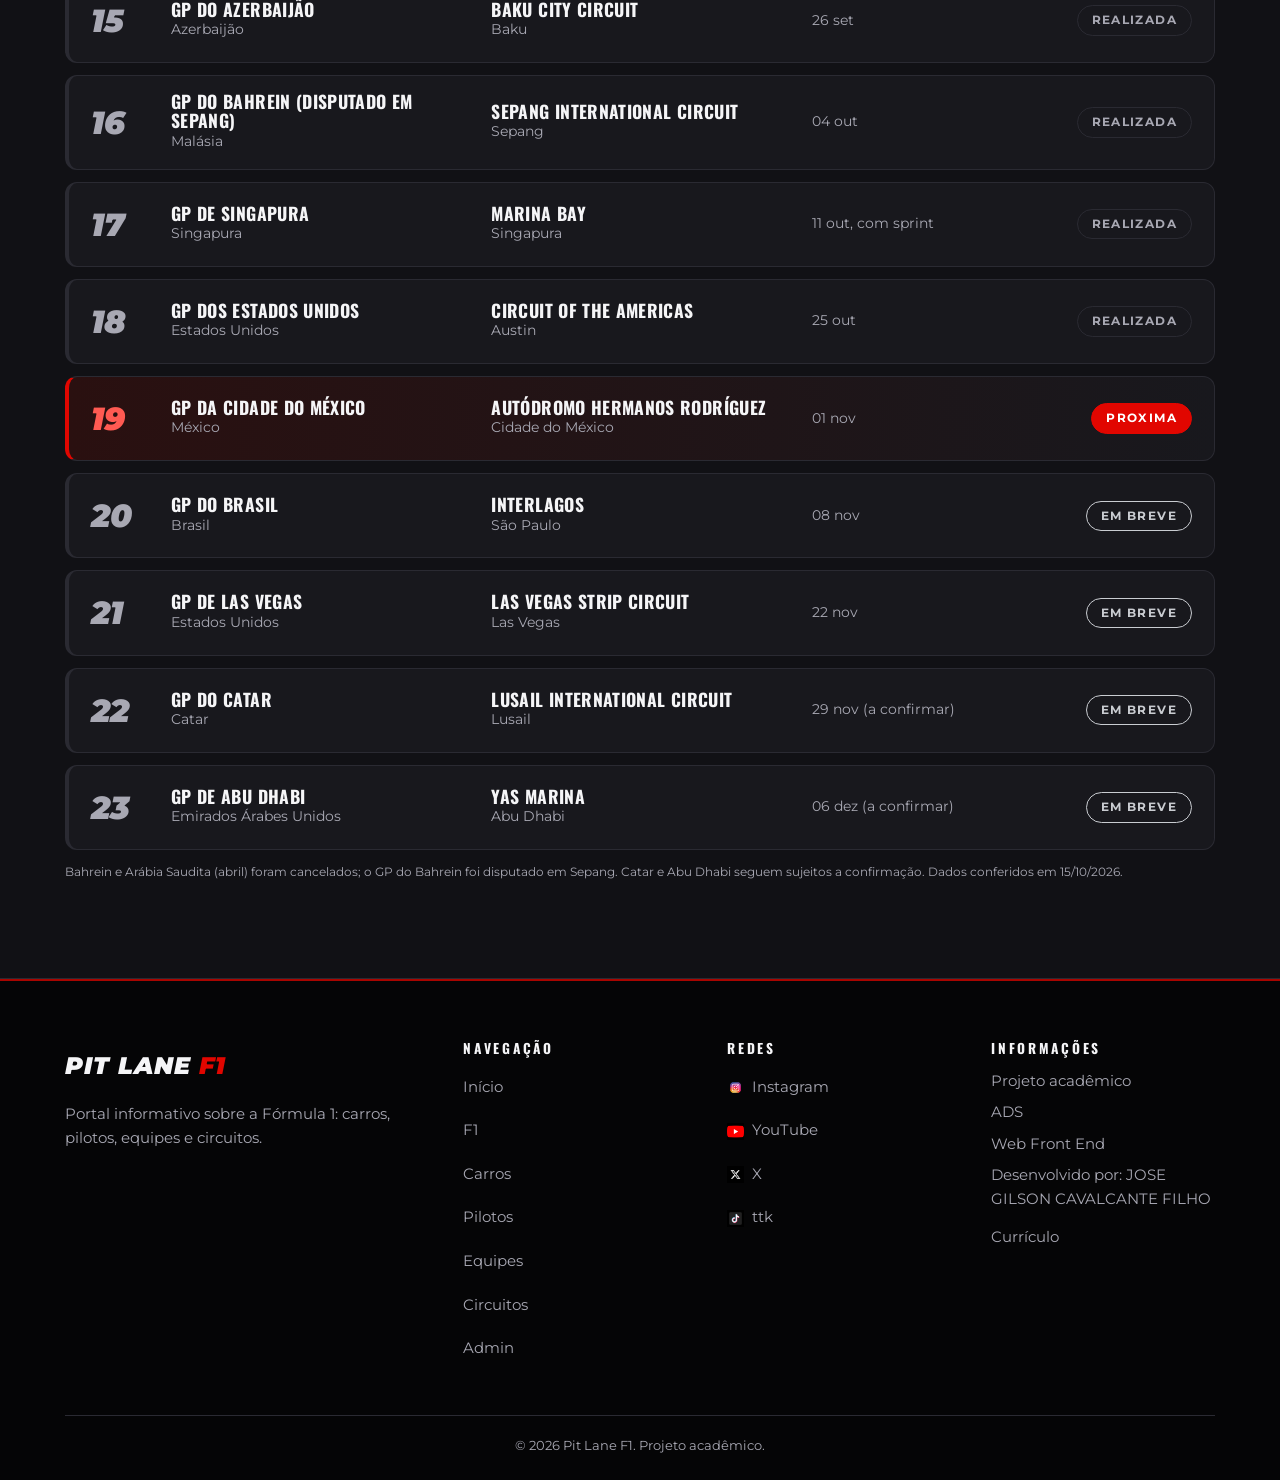
==== commit eb25c249: "Corrige ícones do menu e dos atalhos com SVG e ajusta quebra de texto" ====
--- a/index.html
+++ b/index.html
@@ -15,7 +15,14 @@
 </head>
 <body>
 
-<!-- Ícones: <img class="icone" src="..." alt=""> (arquivos PNG/WEBP, não SVG) -->
+<!-- Ícones SVG inline (sprite). Uso: <svg class="icone" aria-hidden="true"><use href="#i-nome"></use></svg> -->
+<svg class="sprite" aria-hidden="true">
+  <symbol id="i-usuario" viewBox="0 0 24 24"><circle cx="12" cy="8" r="4"/><path d="M4 21c0-4.4 3.6-8 8-8s8 3.6 8 8"/></symbol>
+  <symbol id="i-bandeira" viewBox="0 0 24 24"><path d="M5 3v18"/><rect x="6" y="4" width="12" height="9"/><path d="M6 4h3v3H6zM12 4h3v3h-3zM9 7h3v3H9zM15 7h3v3h-3zM6 10h3v3H6zM12 10h3v3h-3z" fill="currentColor" stroke="none"/></symbol>
+  <symbol id="i-instagram" viewBox="0 0 24 24"><rect x="3" y="3" width="18" height="18" rx="5"/><circle cx="12" cy="12" r="4"/><circle cx="17.5" cy="6.5" r="1" fill="currentColor" stroke="none"/></symbol>
+  <symbol id="i-youtube" viewBox="0 0 24 24"><rect x="2" y="5" width="20" height="14" rx="4"/><path d="M10 9l5 3-5 3z" fill="currentColor"/></symbol>
+  <symbol id="i-x" viewBox="0 0 24 24"><path d="M4 4l16 16M20 4L4 20"/></symbol>
+</svg>
 
 <!-- ============ HEADER ============ -->
 <header class="site-header">
@@ -35,7 +42,7 @@
         <li><a href="#pistas">Pistas</a></li>
         <li><a href="#calendario">Calendário</a></li>
         <li><a href="admin.html">Admin</a></li>
-        <li><a href="login.html" class="btn-login"><img class="icone" src="img/usuario.png" alt="" aria-hidden="true">Login</a></li>
+        <li><a href="login.html" class="btn-login"><svg class="icone" aria-hidden="true"><use href="#i-usuario"></use></svg>Login</a></li>
       </ul>
     </nav>
   </div>
@@ -68,11 +75,11 @@
 
 <!-- Atalhos para as seções -->
 <div class="container atalhos">
-  <a href="#calendario" class="atalho"><img class="icone icone-atalho" src="img/bandeira.png" alt="" aria-hidden="true"><span>Próxima corrida</span><strong>Calendário</strong></a>
-  <a href="#pilotos" class="atalho"><img class="icone icone-atalho" src="img/bandeira.png" alt="" aria-hidden="true"><span>Pilotos</span><strong>Craques do grid</strong></a>
-  <a href="#equipes" class="atalho"><img class="icone icone-atalho" src="img/bandeira.png" alt="" aria-hidden="true"><span>Equipes</span><strong>Construtores</strong></a>
-  <a href="#pistas" class="atalho"><img class="icone icone-atalho" src="img/bandeira.png" alt="" aria-hidden="true"><span>Circuitos</span><strong>Pistas lendárias</strong></a>
-  <a href="#carros" class="atalho"><img class="icone icone-atalho" src="img/bandeira.png" alt="" aria-hidden="true"><span>Carros</span><strong>Máquinas da F1</strong></a>
+  <a href="#calendario" class="atalho"><svg class="icone icone-atalho" aria-hidden="true"><use href="#i-bandeira"></use></svg><span>Próxima corrida</span><strong>Calendário</strong></a>
+  <a href="#pilotos" class="atalho"><svg class="icone icone-atalho" aria-hidden="true"><use href="#i-bandeira"></use></svg><span>Pilotos</span><strong>Craques do grid</strong></a>
+  <a href="#equipes" class="atalho"><svg class="icone icone-atalho" aria-hidden="true"><use href="#i-bandeira"></use></svg><span>Equipes</span><strong>Construtores</strong></a>
+  <a href="#pistas" class="atalho"><svg class="icone icone-atalho" aria-hidden="true"><use href="#i-bandeira"></use></svg><span>Circuitos</span><strong>Pistas lendárias</strong></a>
+  <a href="#carros" class="atalho"><svg class="icone icone-atalho" aria-hidden="true"><use href="#i-bandeira"></use></svg><span>Carros</span><strong>Máquinas da F1</strong></a>
 </div>
 
 <!-- ============ SOBRE A F1 ============ -->
@@ -97,7 +104,16 @@
   <!-- Acordeões nativos (details/summary): abrem e fecham sem JavaScript -->
   <div class="container acordeao">
     <details><summary>Como é um fim de semana de GP</summary><div class="conteudo"><p>Na sexta há treinos livres. No sábado, mais um treino livre e a classificação, que define o grid. No domingo acontece a corrida.</p><p>Em seis fins de semana de 2026 há também uma corrida curta no sábado, a sprint: China, Miami, Canadá, Grã-Bretanha, Países Baixos e Singapura.</p></div></details>
-    <details><summary>Como funciona a pontuação</summary><div class="conteudo"><p>Corrida: os dez primeiros pontuam, com 25, 18, 15, 12, 10, 8, 6, 4, 2 e 1 pontos.</p><p>Sprint: os oito primeiros pontuam, com 8, 7, 6, 5, 4, 3, 2 e 1 pontos.</p></div></details>
+    <details><summary>Como funciona a pontuação</summary><div class="conteudo"><p>1º lugar: 25 pontos;
+      2º lugar: 18 pontos;
+      3º lugar: 15 pontos;
+      4º lugar: 12 pontos;
+      5º lugar: 10 pontos;
+      6º lugar: 8 pontos;
+      7º lugar: 6 pontos;
+      8º lugar: 4 pontos;
+      9º lugar: 2 pontos;
+      10º lugar: 1 ponto.</p><p>Sprint: os oito primeiros pontuam, com 8, 7, 6, 5, 4, 3, 2 e 1 pontos.</p></div></details>
     <details><summary>O que significam as bandeiras</summary><div class="conteudo"><p>Verde: pista livre. Amarela: perigo, sem ultrapassagens. Vermelha: corrida interrompida. Azul: deixe o carro mais rápido passar. Preta: desclassificação. Quadriculada: fim da corrida.</p></div></details>
     <details><summary>A nova era de 2026</summary><div class="conteudo"><p>A temporada estreou novos motores com combustível 100% sustentável e a chegada de Audi e Cadillac, o que levou o grid a 11 equipes. Madri entrou no calendário e Zandvoort recebe a F1 pela última vez.</p></div></details>
   </div>
@@ -438,14 +454,14 @@
         <div><h3>GP de Singapura</h3><p>Singapura</p></div>
         <div><h3>Marina Bay</h3><p>Singapura</p></div>
         <span class="data">11 out, com sprint</span><span class="status">Realizada</span></li>
-      <li class="corrida corrida--proxima"><span class="num">18</span>
+      <li class="corrida corrida--Realizada"><span class="num">18</span>
         <div><h3>GP dos Estados Unidos</h3><p>Estados Unidos</p></div>
         <div><h3>Circuit of the Americas</h3><p>Austin</p></div>
-        <span class="data">25 out</span><span class="status">Próxima</span></li>
-      <li class="corrida corrida--breve"><span class="num">19</span>
+        <span class="data">25 out</span><span class="status">Realizada</span></li>
+      <li class="corrida corrida--proxima"><span class="num">19</span>
         <div><h3>GP da Cidade do México</h3><p>México</p></div>
         <div><h3>Autódromo Hermanos Rodríguez</h3><p>Cidade do México</p></div>
-        <span class="data">01 nov</span><span class="status">Em breve</span></li>
+        <span class="data">01 nov</span><span class="status">Proxima</span></li>
       <li class="corrida corrida--breve"><span class="num">20</span>
         <div><h3>GP do Brasil</h3><p>Brasil</p></div>
         <div><h3>Interlagos</h3><p>São Paulo</p></div>
--- a/style.css
+++ b/style.css
@@ -436,7 +436,9 @@
    currentColor faz o ícone herdar a cor do texto ao redor. */
 .sprite{position:absolute;width:0;height:0;overflow:hidden}
 .icone{flex:none;width:1.15em;height:1.15em;fill:none;stroke:currentColor;stroke-width:2;stroke-linecap:round;stroke-linejoin:round}
-.atalho{position:relative;padding-right:48px}
+/* O espaço do ícone é reservado só no rótulo (span); o título (strong) usa a largura toda e não quebra no meio da palavra */
+.atalho{position:relative}
+.atalho>span{padding-right:28px}
 .atalho .icone-atalho{position:absolute;top:16px;right:16px;width:22px;height:22px;color:var(--accent-text)}
 .footer-grid .rede{display:inline-flex;align-items:center;gap:8px}
 /* Link da página atual no menu (Admin) */
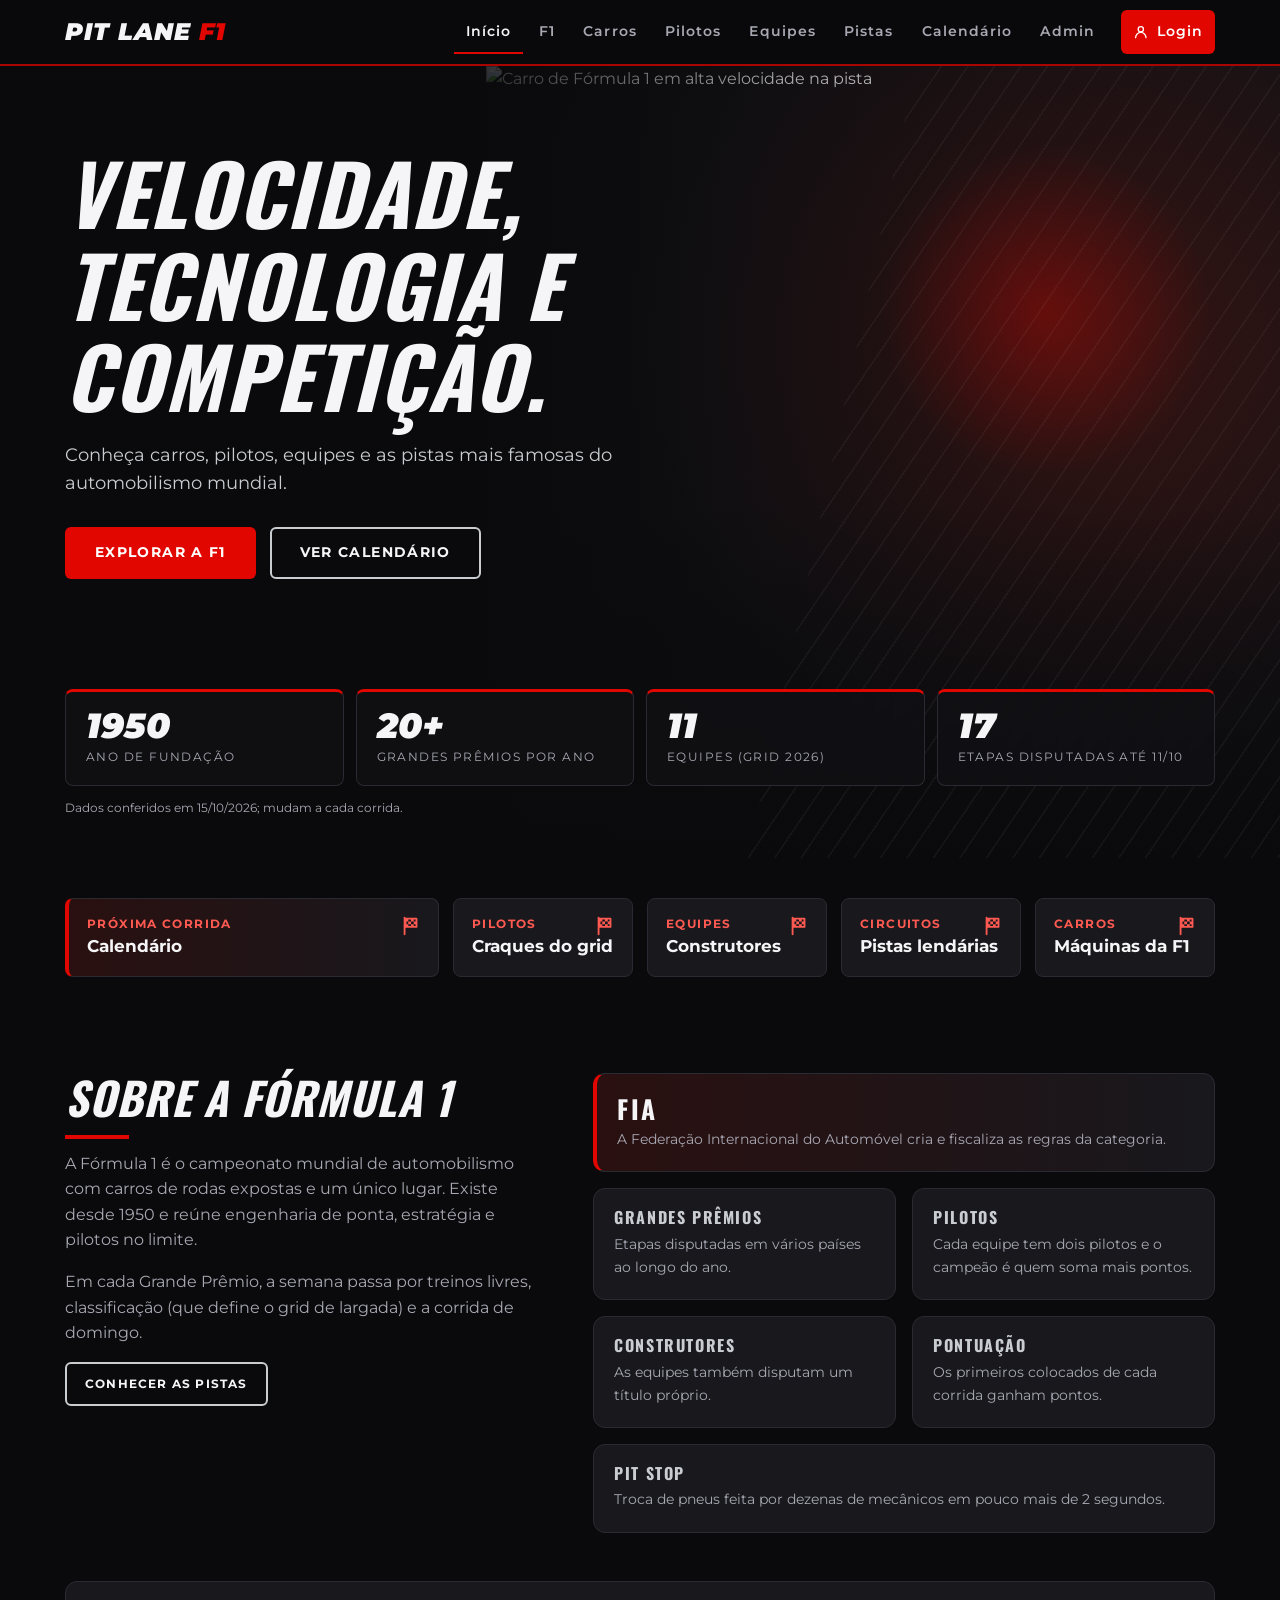
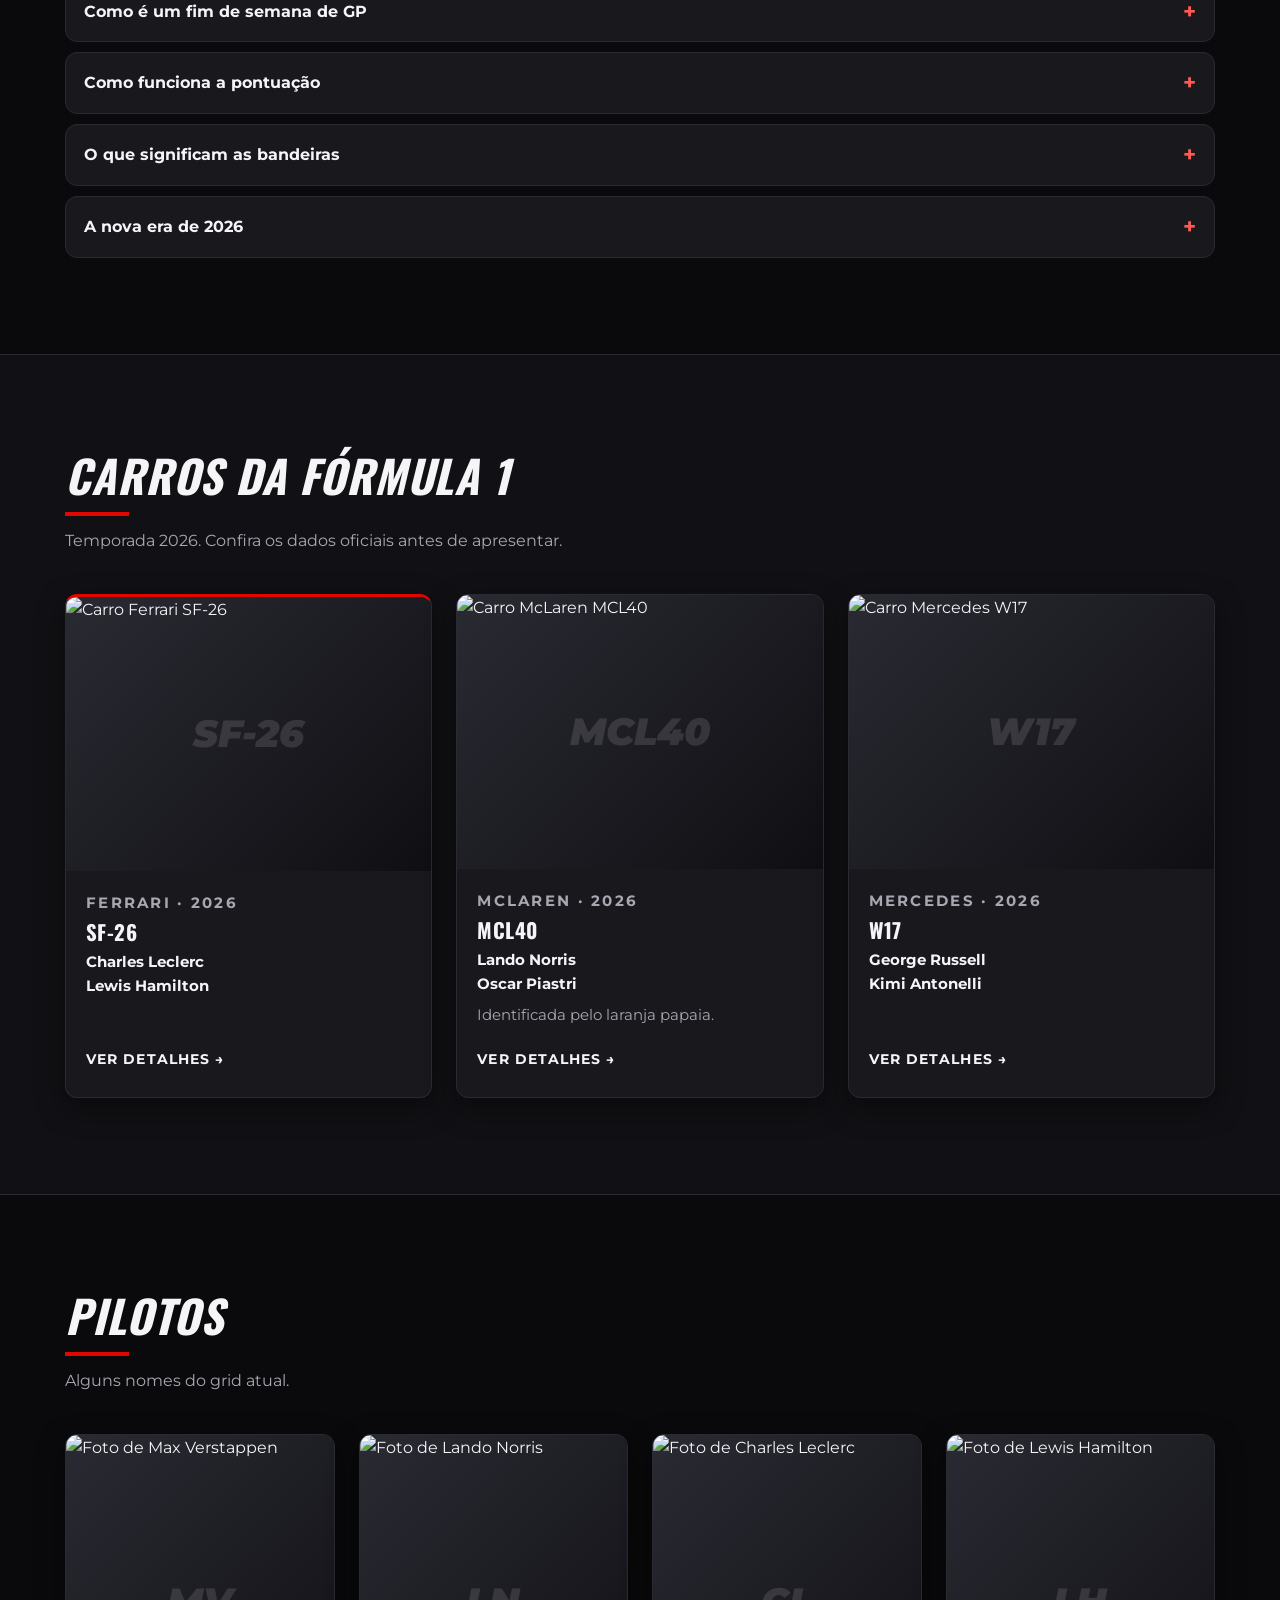
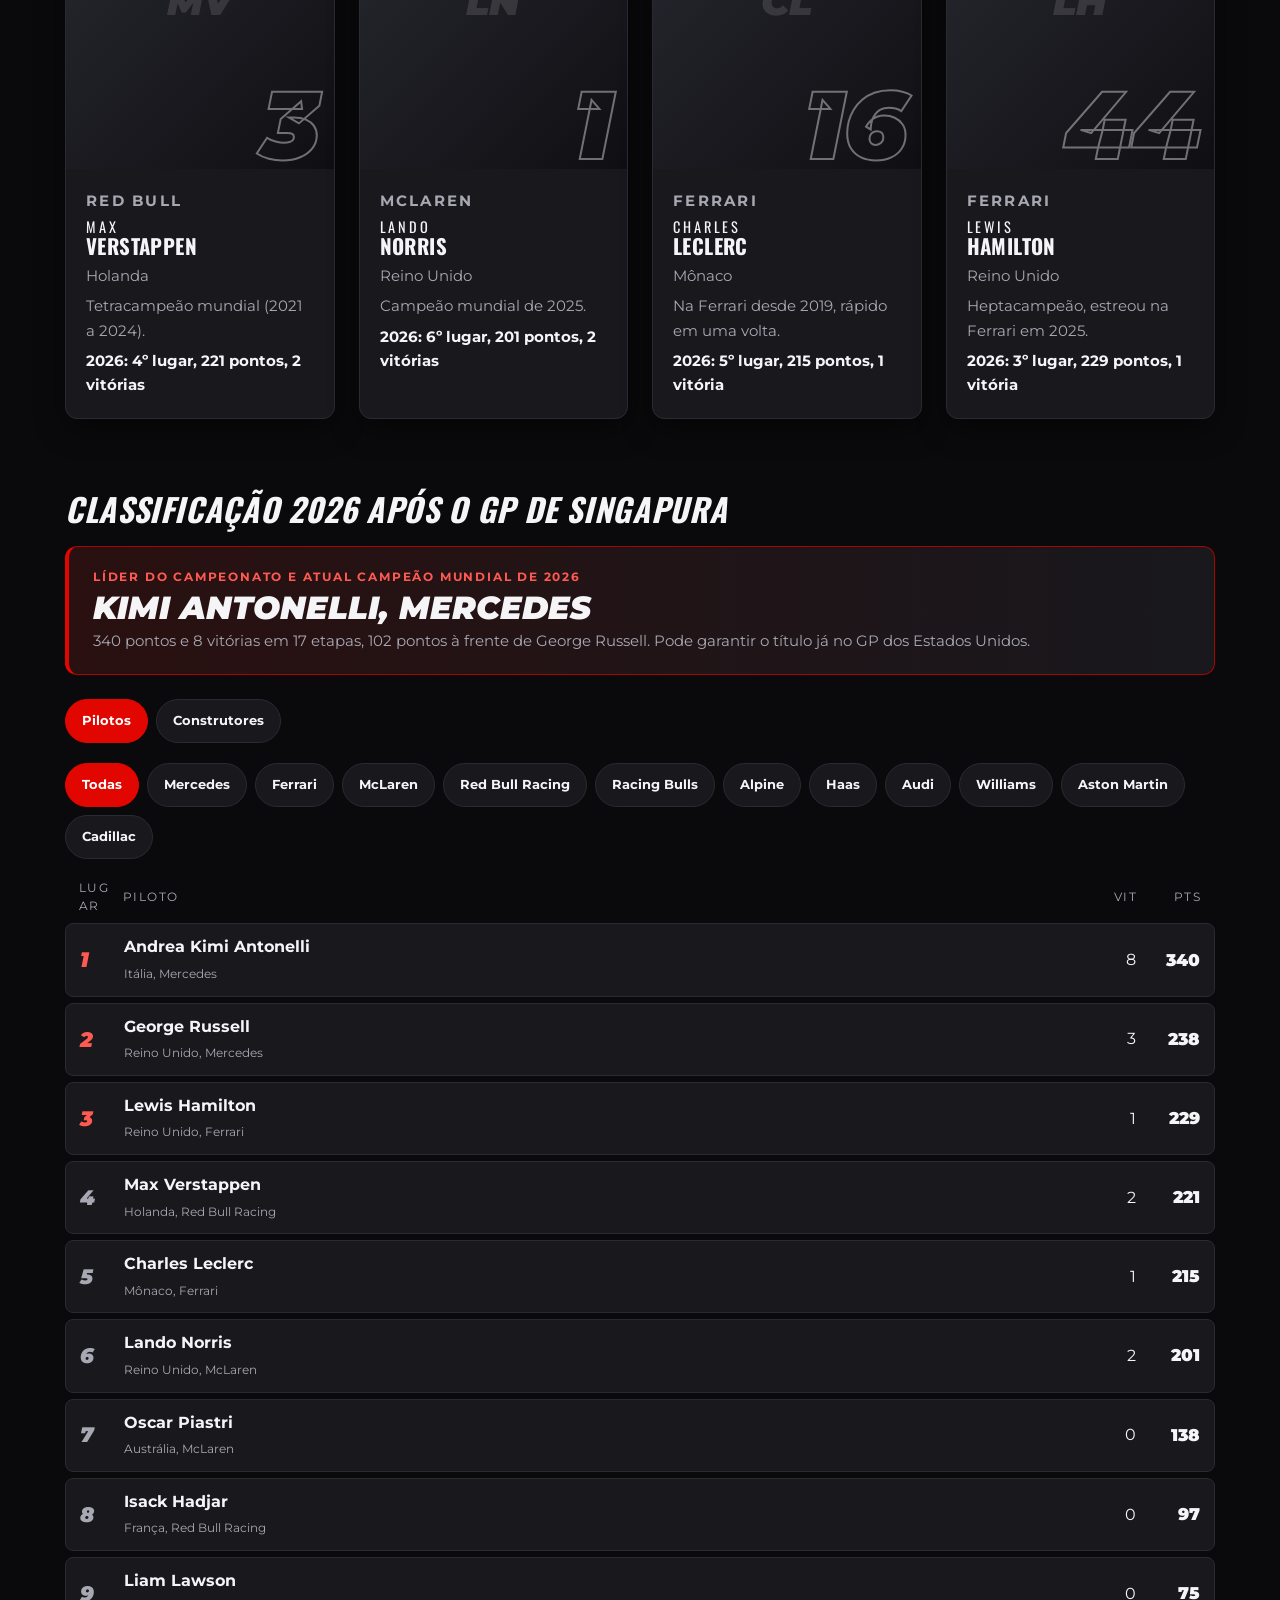
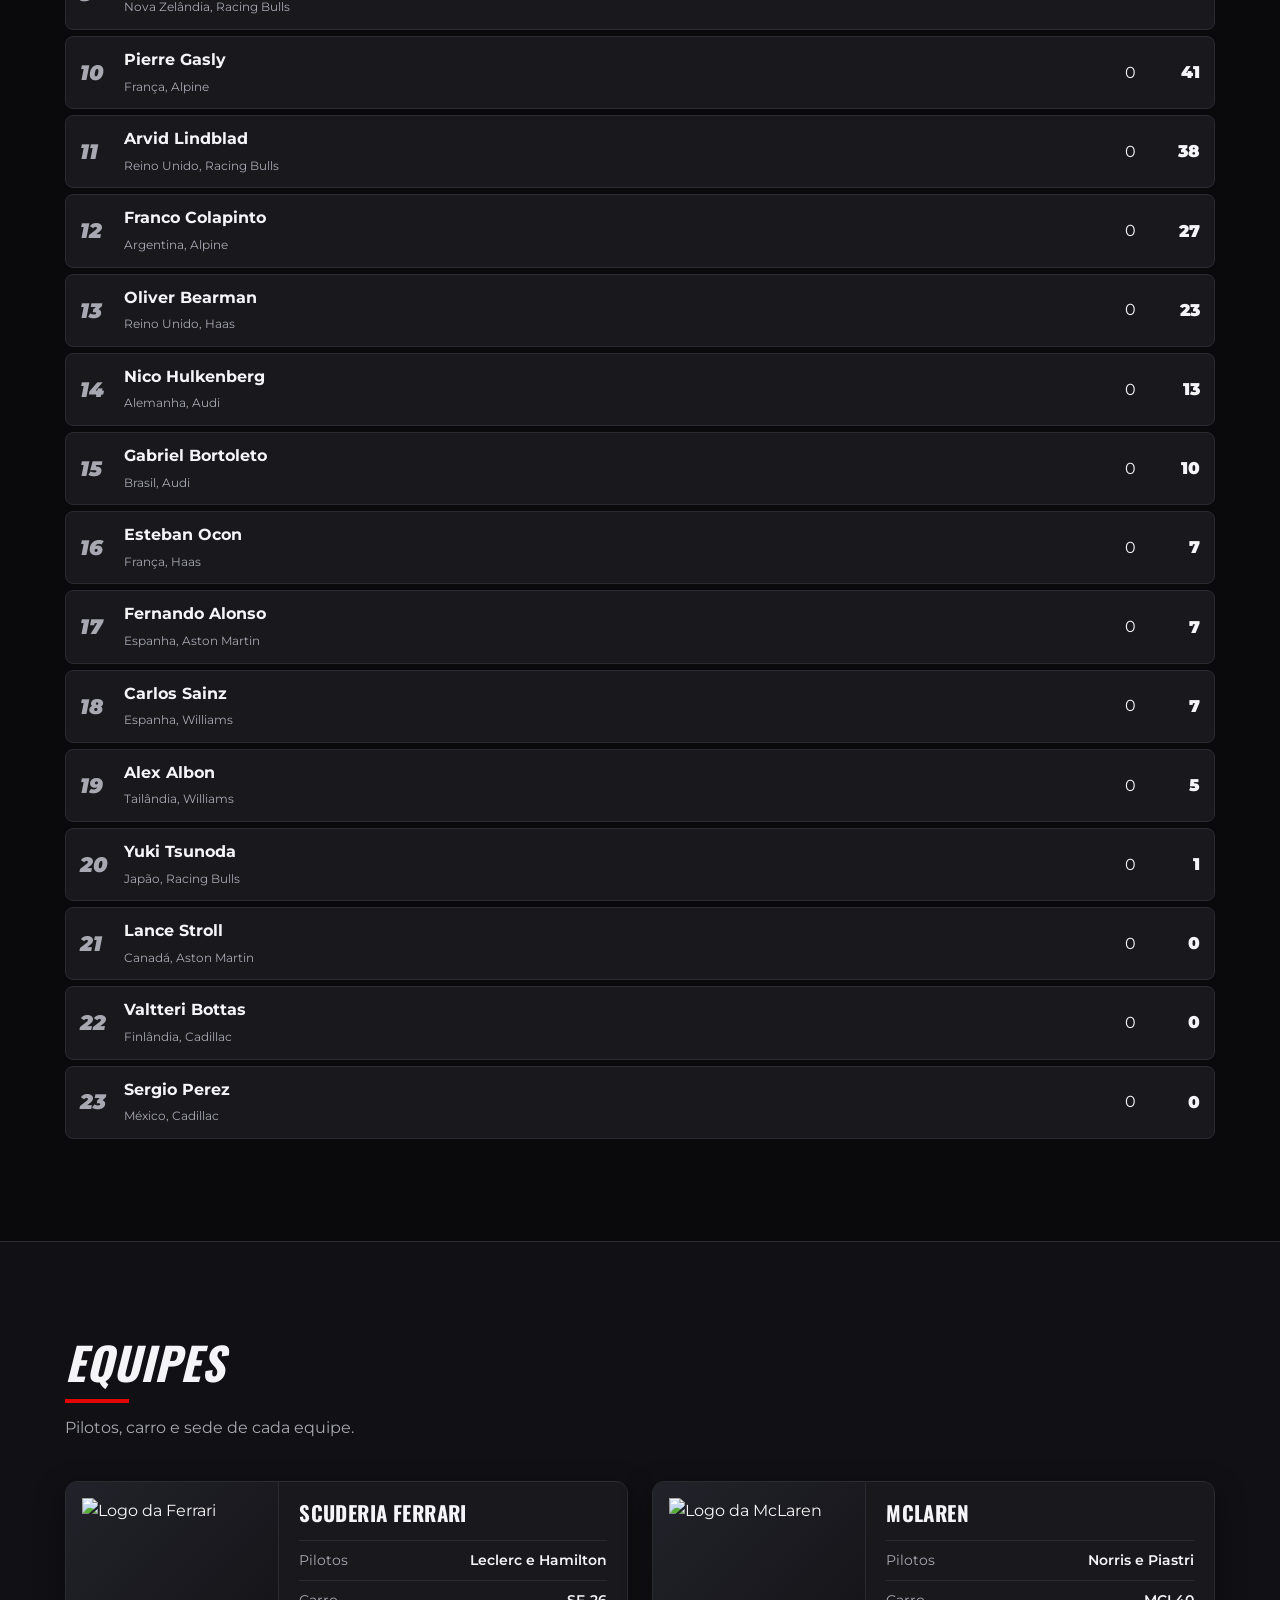
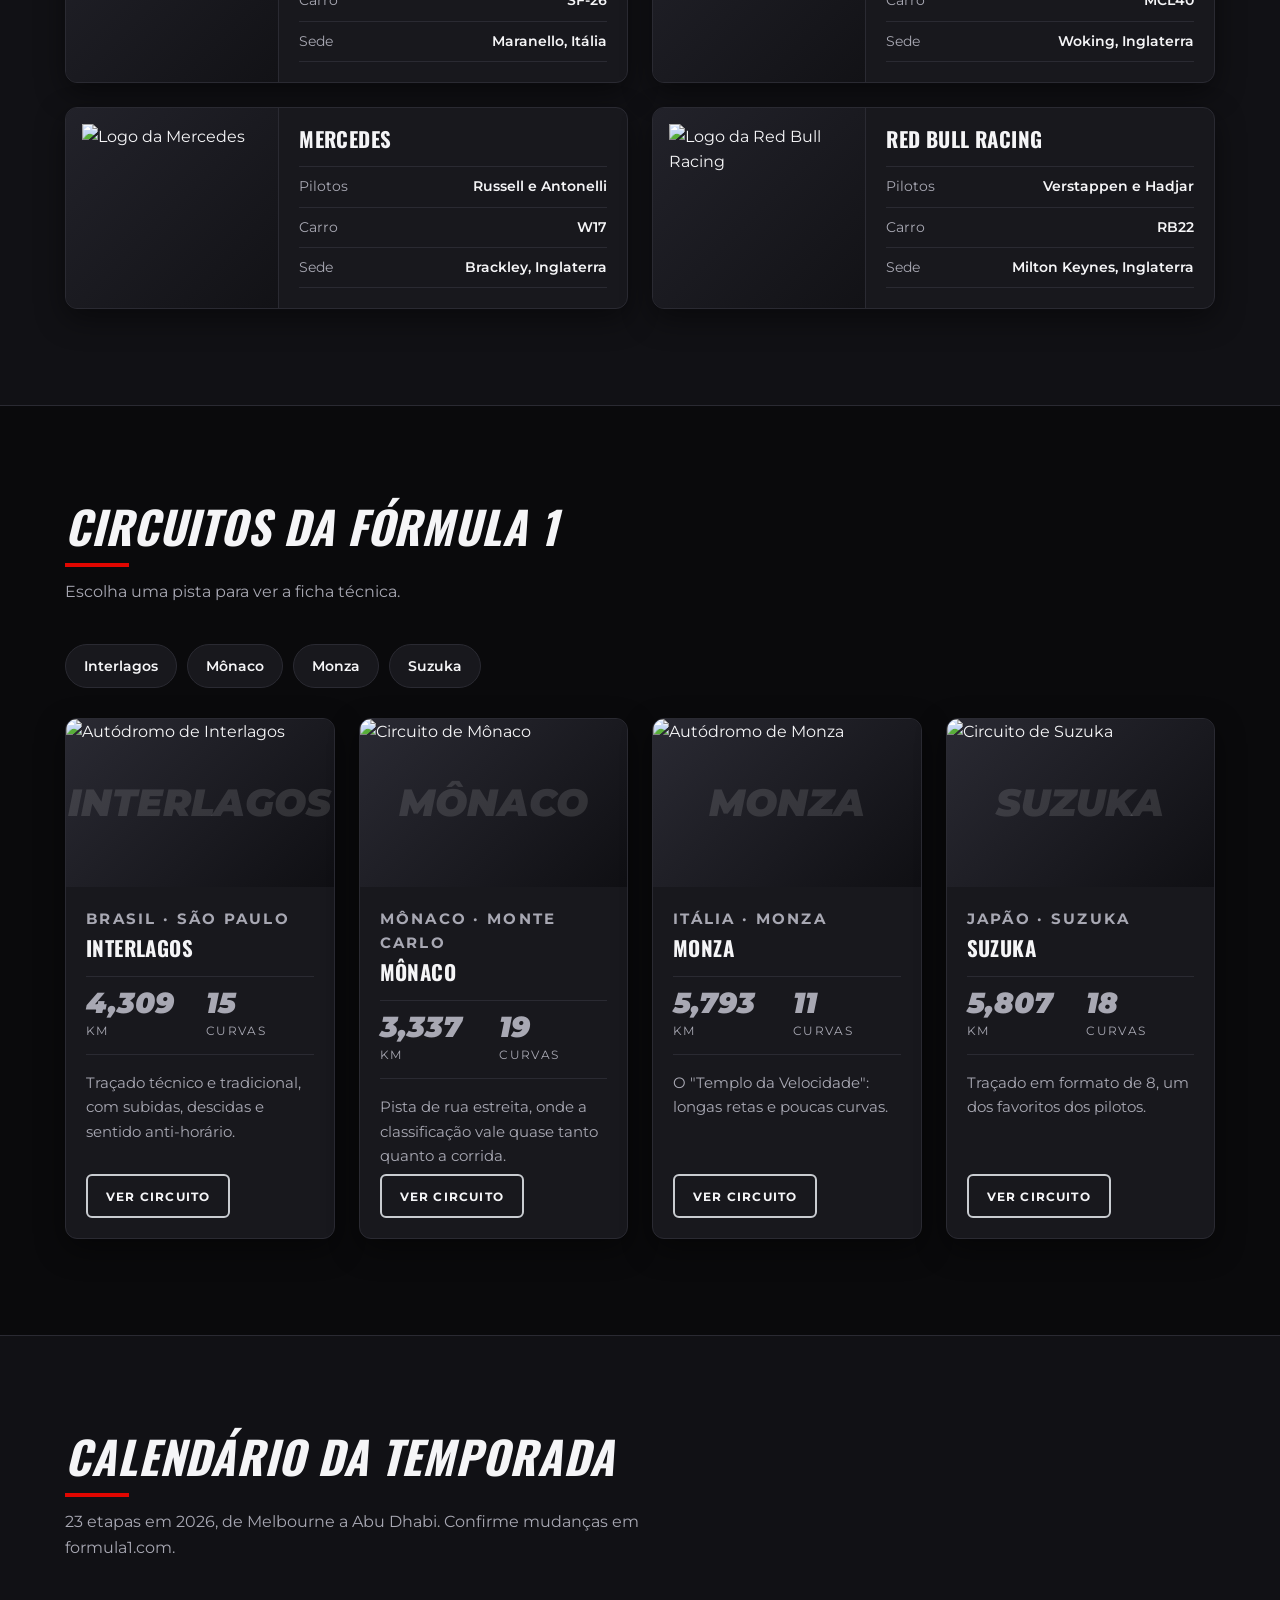
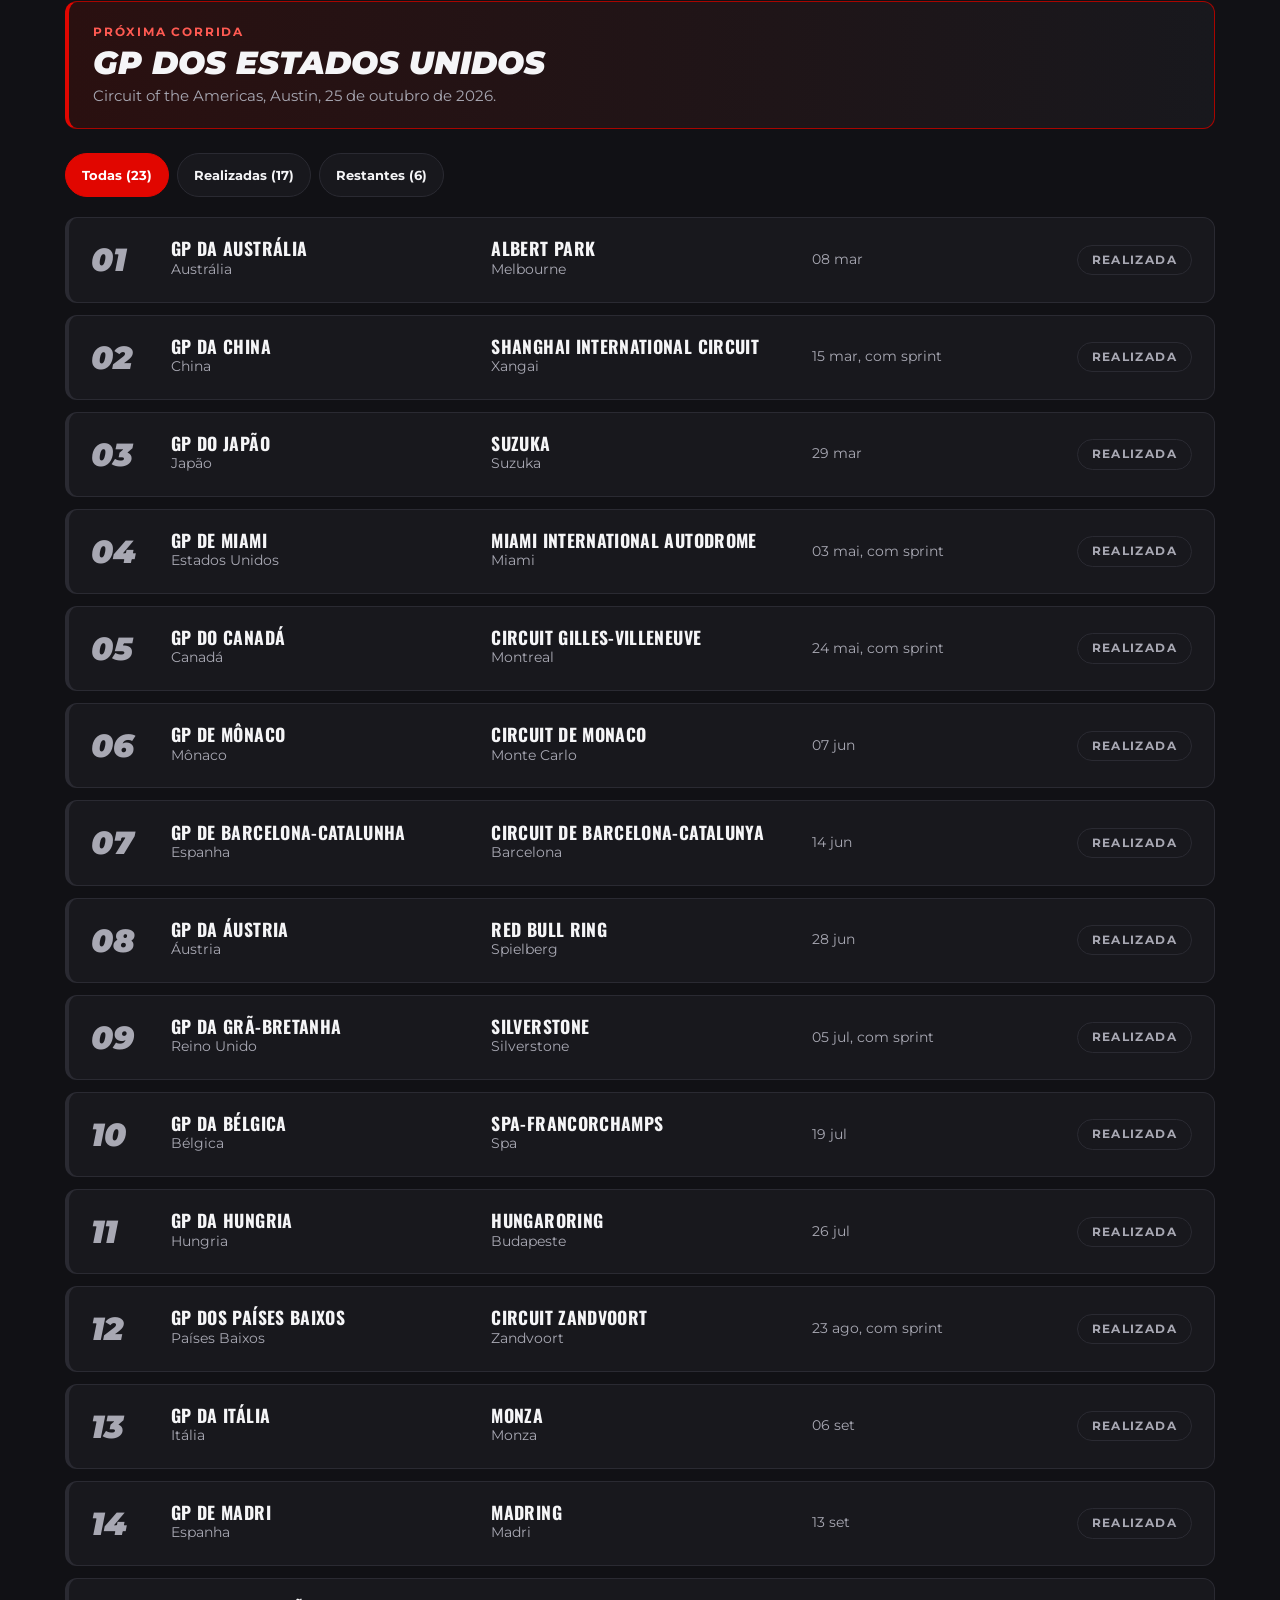
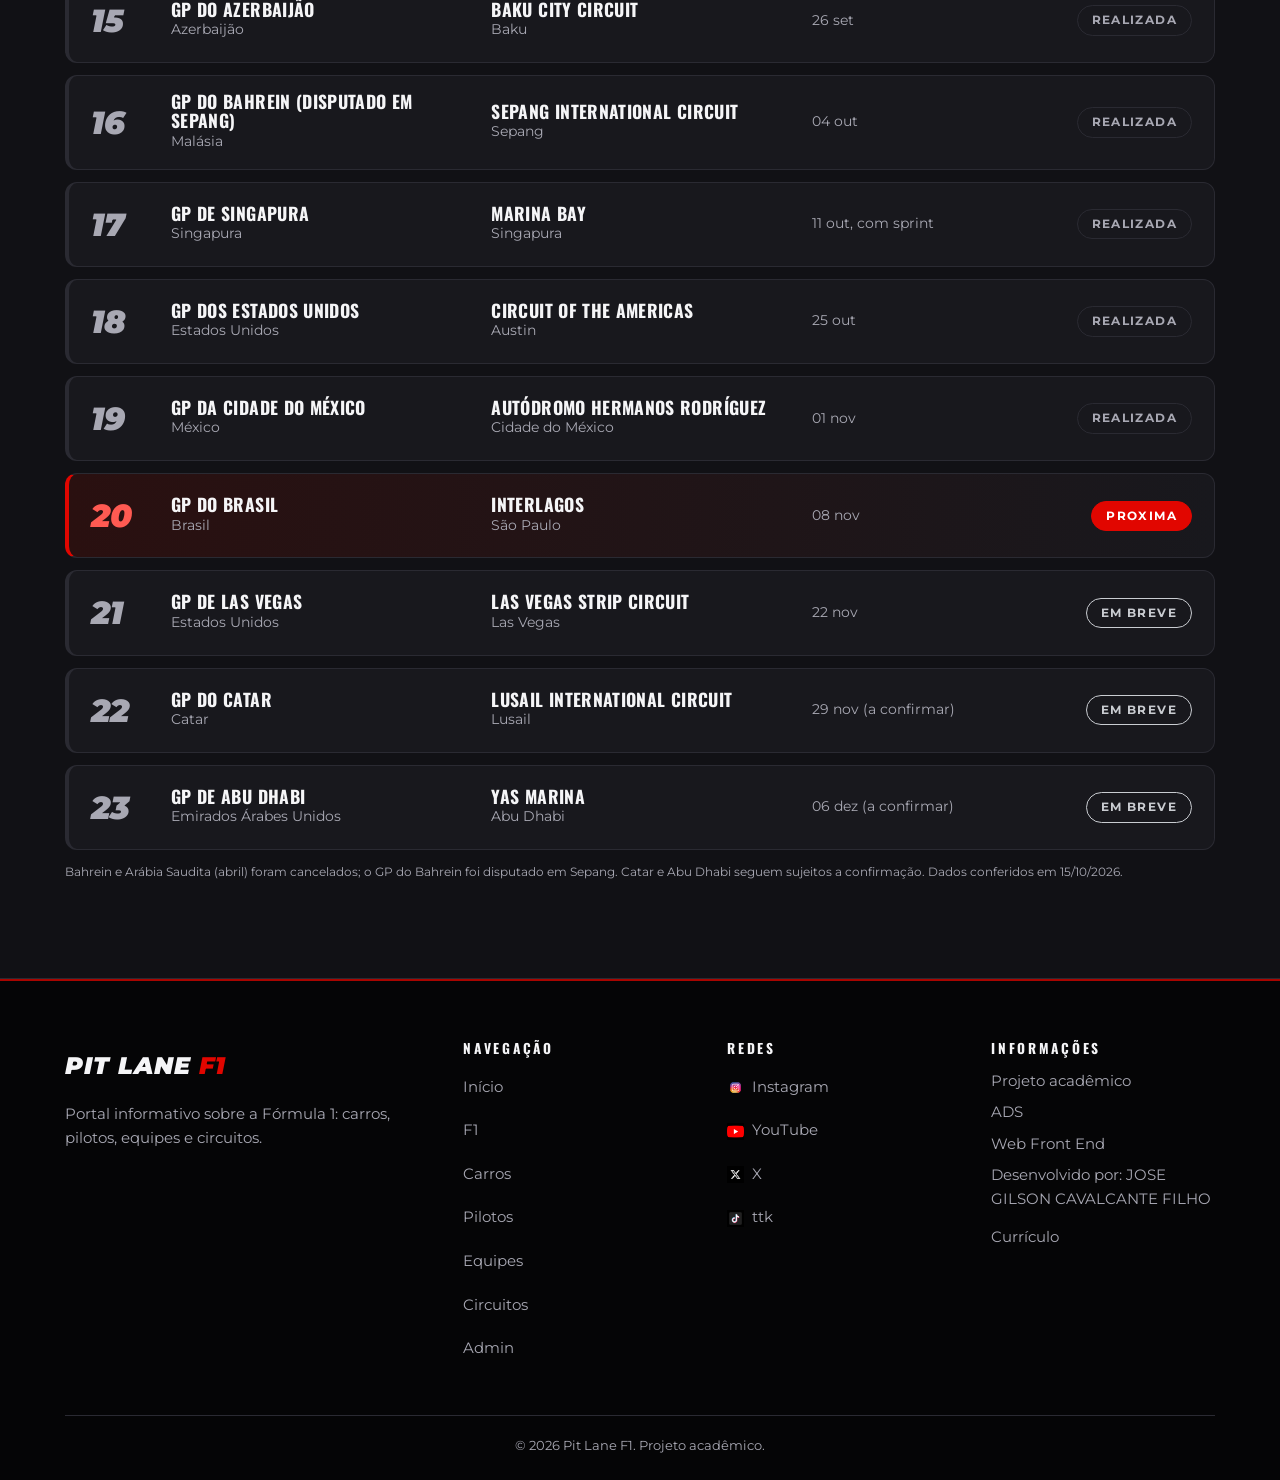
==== commit 87850eb8: "Atualiza arquivos HTML erros" ====
--- a/index.html
+++ b/index.html
@@ -187,7 +187,7 @@
     <!-- CLASSIFICAÇÃO 2026: abas e filtro por equipe sem JavaScript (rádios + :has no CSS) -->
     <div class="classif" id="classificacao">
       <h3 class="classif-titulo">Classificação 2026 após o GP de Singapura</h3>
-      <div class="caixa-destaque"><span class="tag">Líder do campeonato</span><strong>Kimi Antonelli, Mercedes</strong><p>340 pontos e 8 vitórias em 17 etapas, 102 pontos à frente de George Russell. Pode garantir o título já no GP dos Estados Unidos.</p></div>
+      <div class="caixa-destaque"><span class="tag">Líder do campeonato e Atual Campeão mundial de 2026</span><strong>Kimi Antonelli, Mercedes</strong><p>340 pontos e 8 vitórias em 17 etapas, 102 pontos à frente de George Russell. Pode garantir o título já no GP dos Estados Unidos.</p></div>
       <div class="filtros" role="radiogroup" aria-label="Escolher classificação">
         <input type="radio" name="f-tab" id="tab-p" checked><label for="tab-p">Pilotos</label>
         <input type="radio" name="f-tab" id="tab-c"><label for="tab-c">Construtores</label>
@@ -206,7 +206,7 @@
         <input type="radio" name="f-eq" id="t-aston"><label for="t-aston">Aston Martin</label>
         <input type="radio" name="f-eq" id="t-cadillac"><label for="t-cadillac">Cadillac</label>
       </div>
-      <div class="painel-p"><p class="rank-cab" aria-hidden="true"><span>posicão</span><span>Piloto</span><span>Vit</span><span>Pts</span></p><ol class="rank rank-p">
+      <div class="painel-p"><p class="rank-cab" aria-hidden="true"><span>lugar</span><span>Piloto</span><span>Vit</span><span>Pts</span></p><ol class="rank rank-p">
 <li data-t="mercedes"><span class="pos">1</span><span class="nome"><strong>Andrea Kimi Antonelli</strong><small>Itália, Mercedes</small></span><span class="vit">8</span><span class="pts">340</span></li>
 <li data-t="mercedes"><span class="pos">2</span><span class="nome"><strong>George Russell</strong><small>Reino Unido, Mercedes</small></span><span class="vit">3</span><span class="pts">238</span></li>
 <li data-t="ferrari"><span class="pos">3</span><span class="nome"><strong>Lewis Hamilton</strong><small>Reino Unido, Ferrari</small></span><span class="vit">1</span><span class="pts">229</span></li>
@@ -458,14 +458,14 @@
         <div><h3>GP dos Estados Unidos</h3><p>Estados Unidos</p></div>
         <div><h3>Circuit of the Americas</h3><p>Austin</p></div>
         <span class="data">25 out</span><span class="status">Realizada</span></li>
-      <li class="corrida corrida--proxima"><span class="num">19</span>
+      <li class="corrida corrida--Realizada"><span class="num">19</span>
         <div><h3>GP da Cidade do México</h3><p>México</p></div>
         <div><h3>Autódromo Hermanos Rodríguez</h3><p>Cidade do México</p></div>
-        <span class="data">01 nov</span><span class="status">Proxima</span></li>
-      <li class="corrida corrida--breve"><span class="num">20</span>
+        <span class="data">01 nov</span><span class="status">Realizada</span></li>
+      <li class="corrida corrida--proxima"><span class="num">20</span>
         <div><h3>GP do Brasil</h3><p>Brasil</p></div>
         <div><h3>Interlagos</h3><p>São Paulo</p></div>
-        <span class="data">08 nov</span><span class="status">Em breve</span></li>
+        <span class="data">08 nov</span><span class="status">Proxima</span></li>
       <li class="corrida corrida--breve"><span class="num">21</span>
         <div><h3>GP de Las Vegas</h3><p>Estados Unidos</p></div>
         <div><h3>Las Vegas Strip Circuit</h3><p>Las Vegas</p></div>
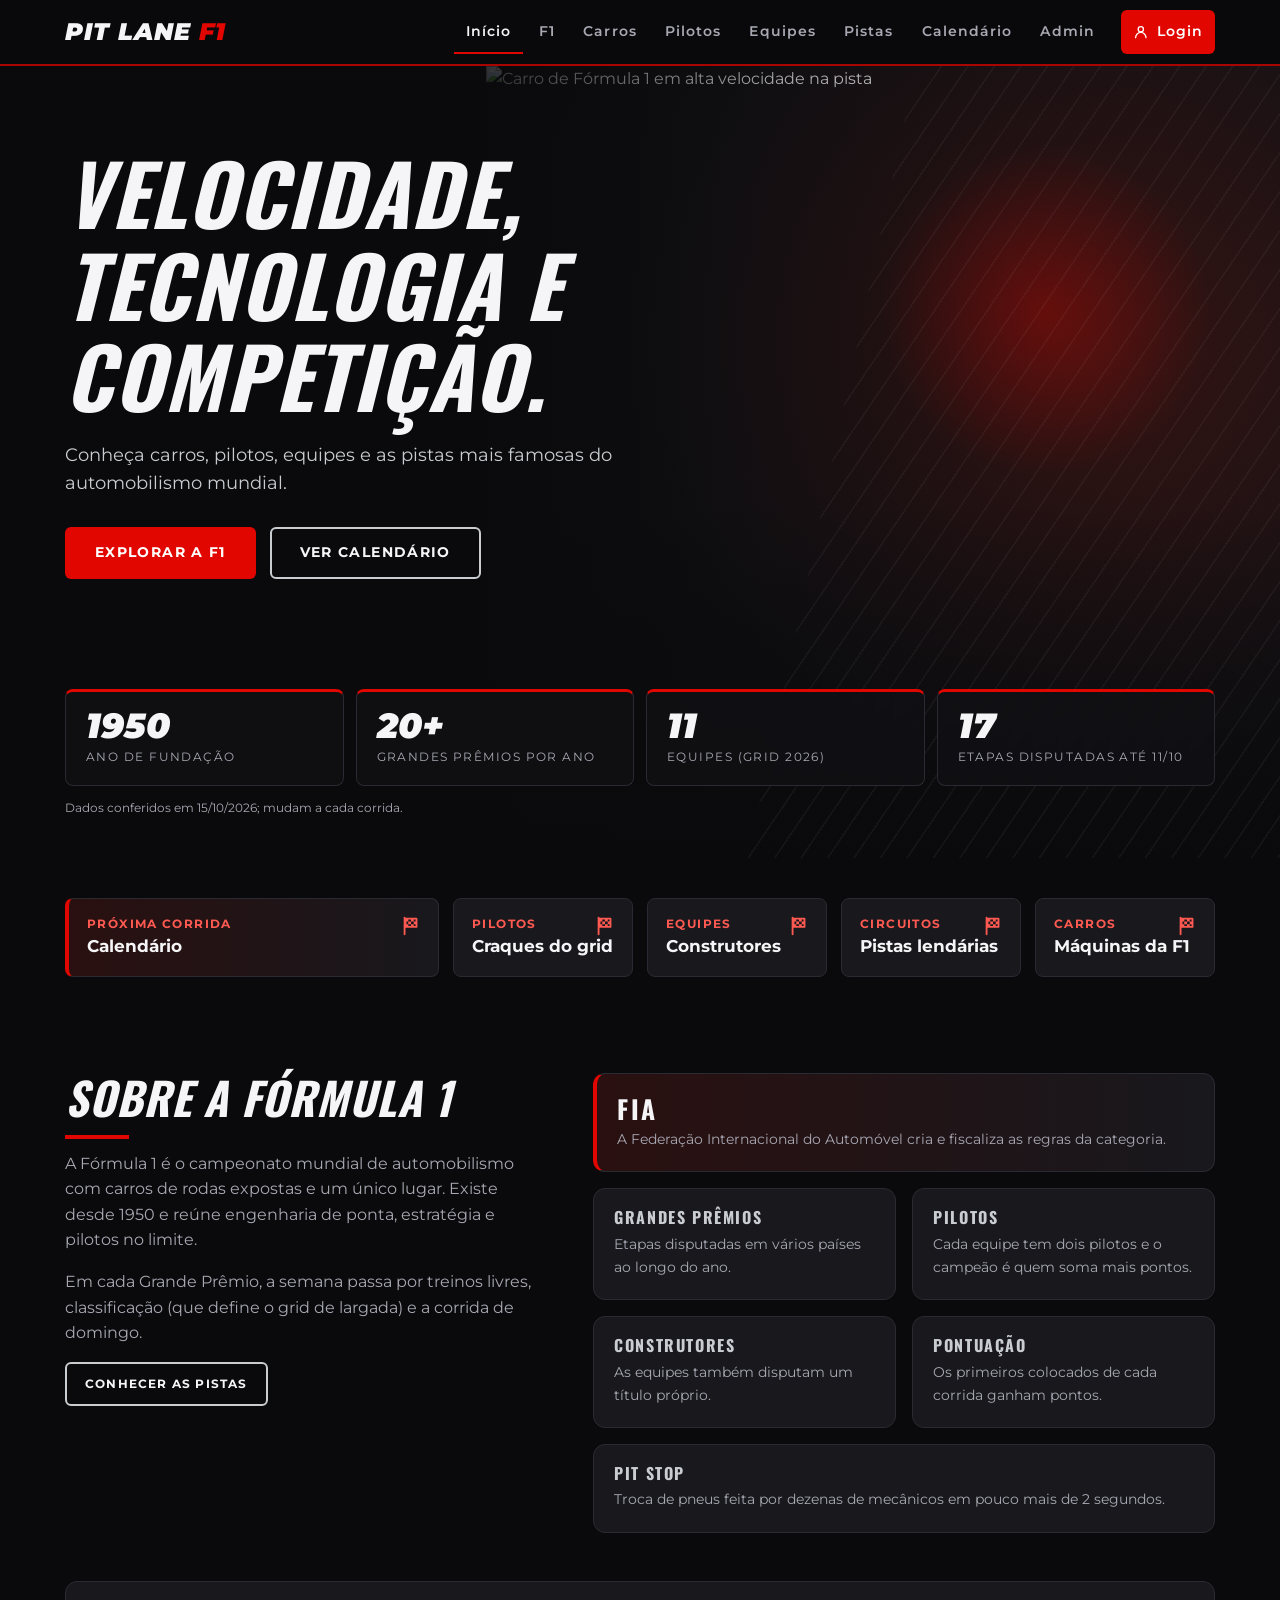
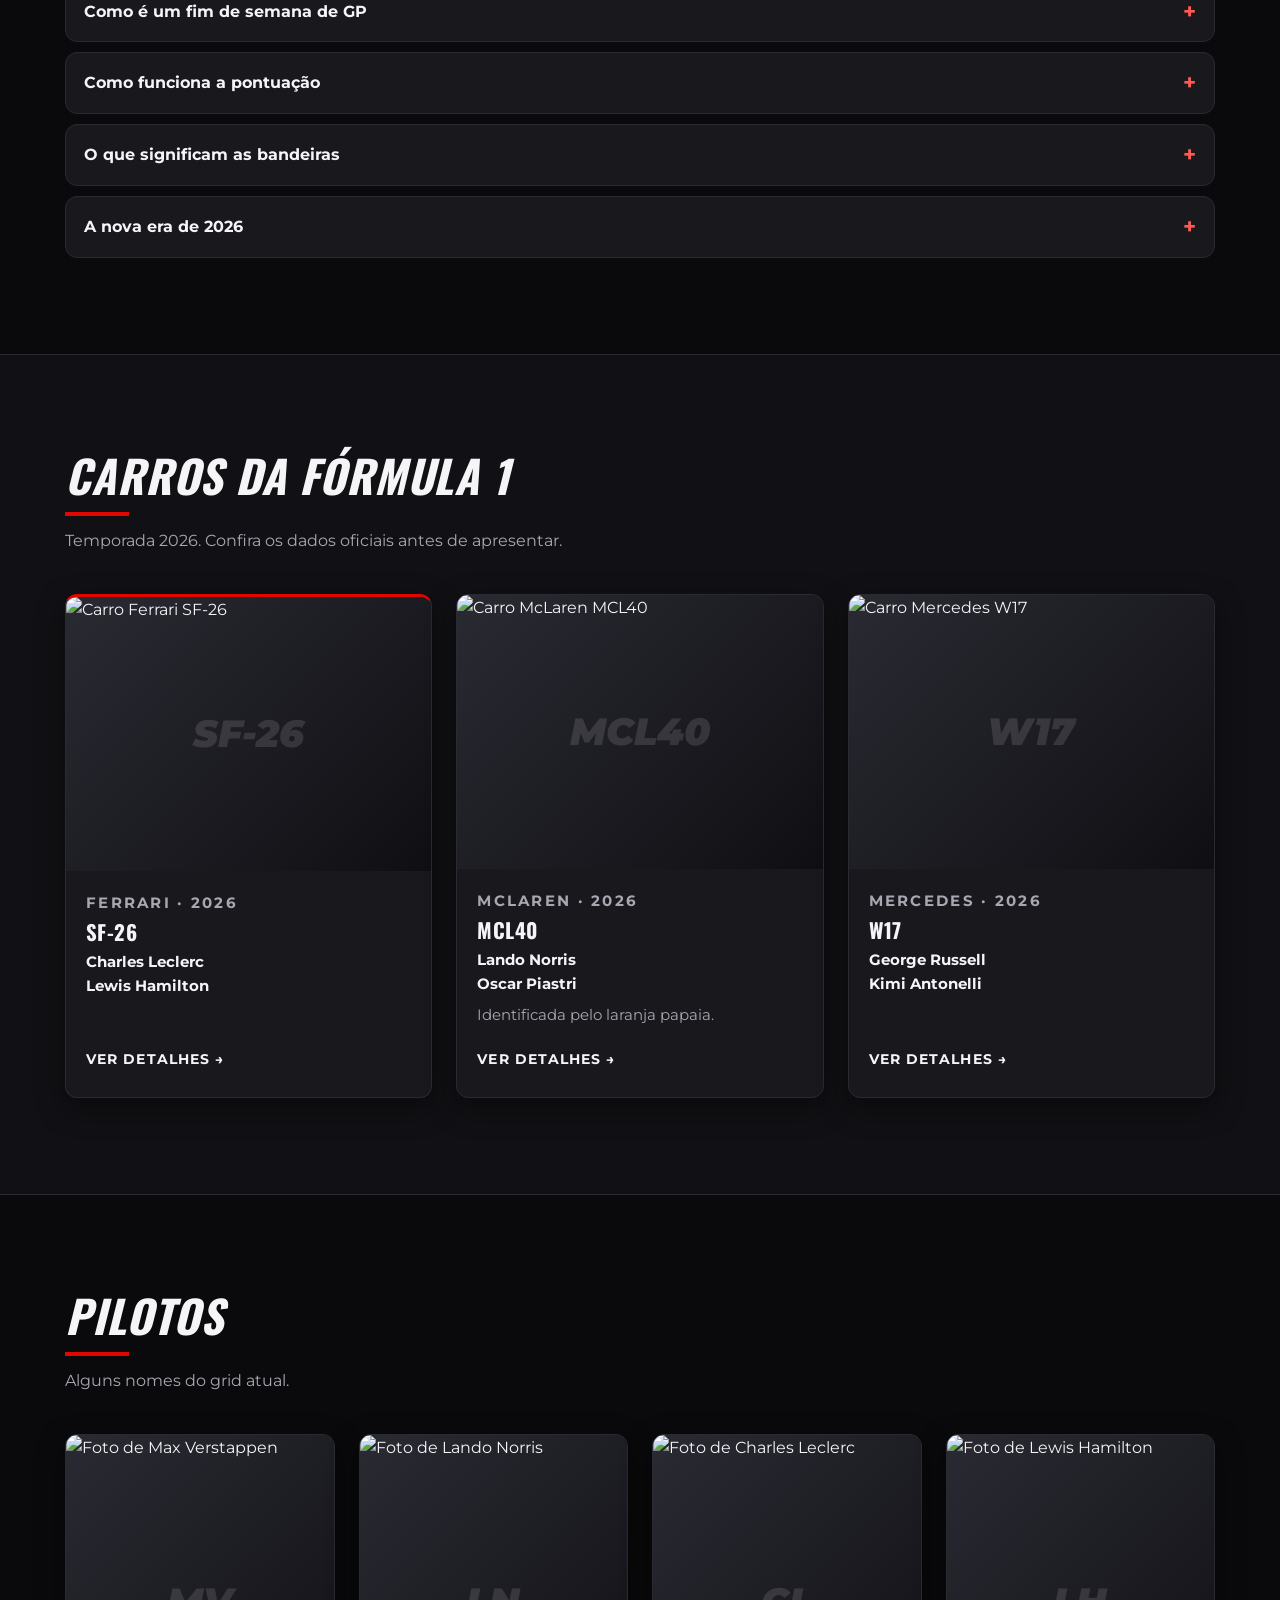
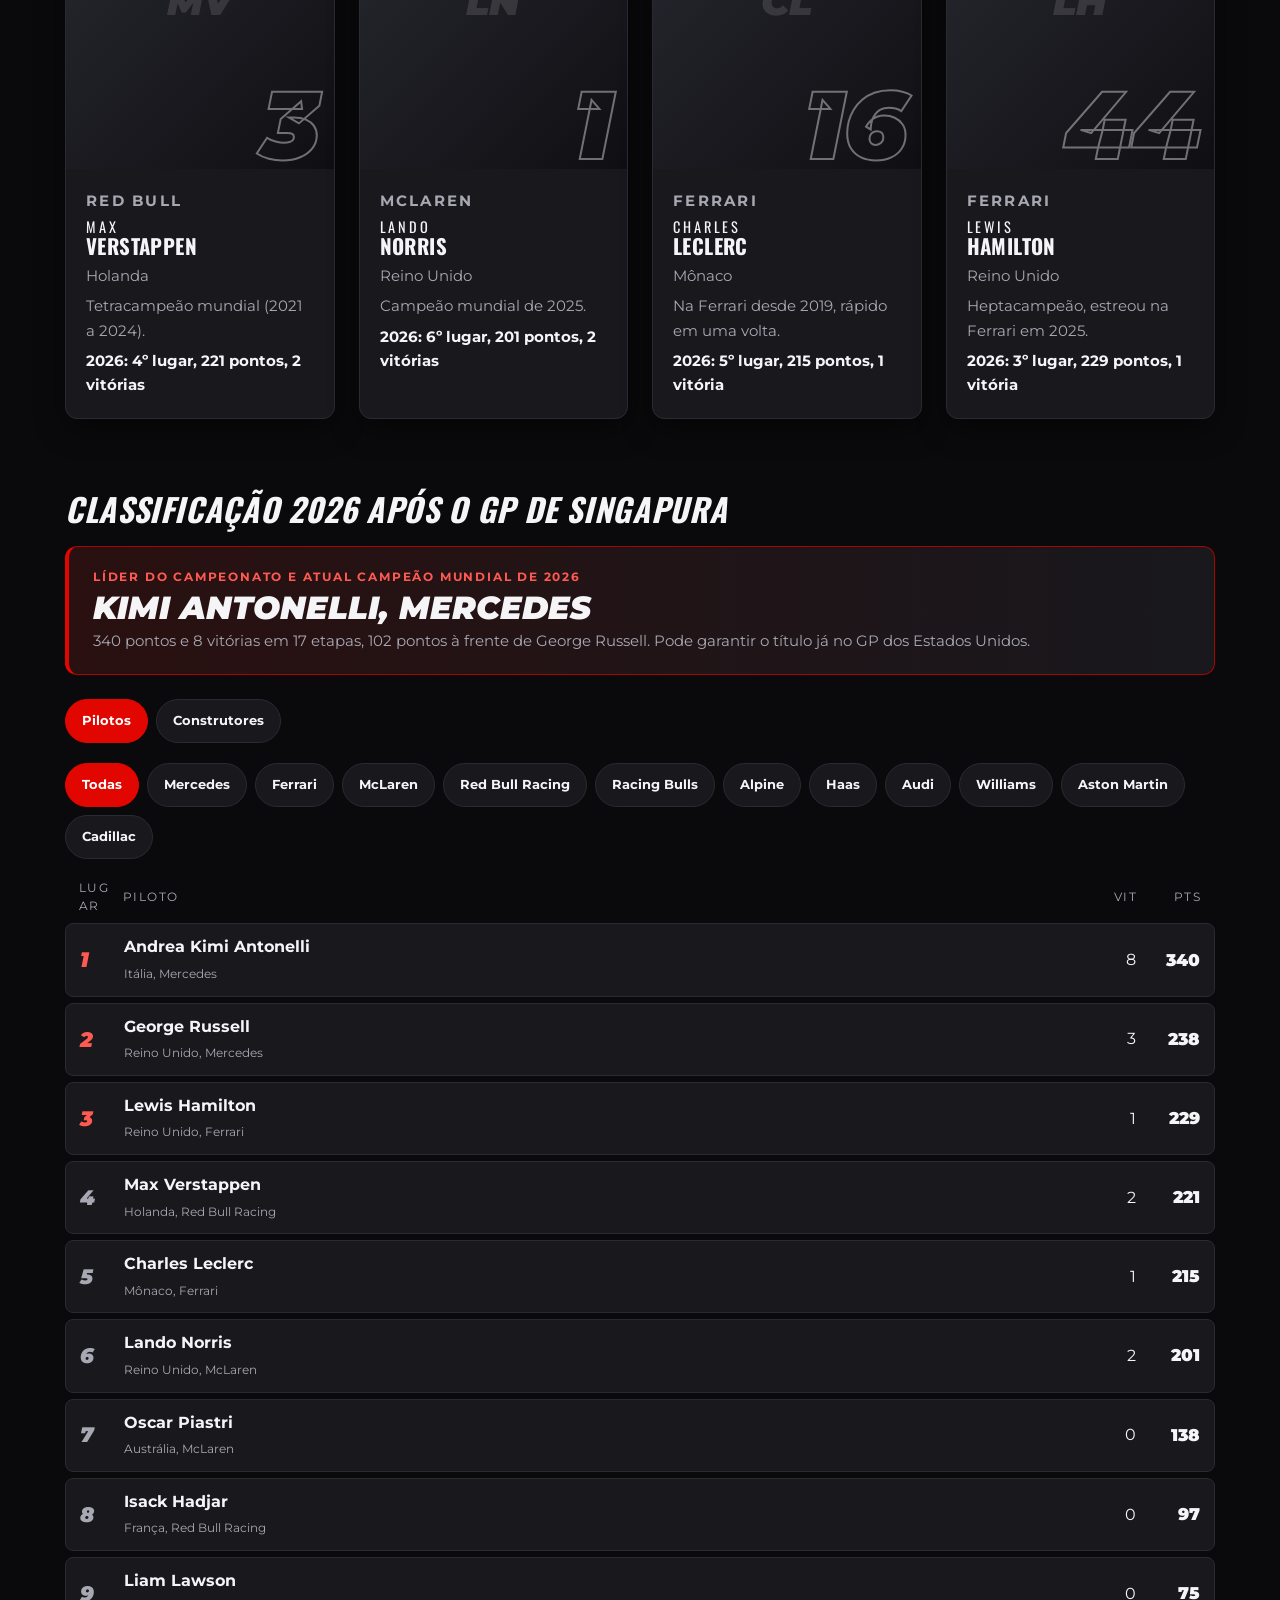
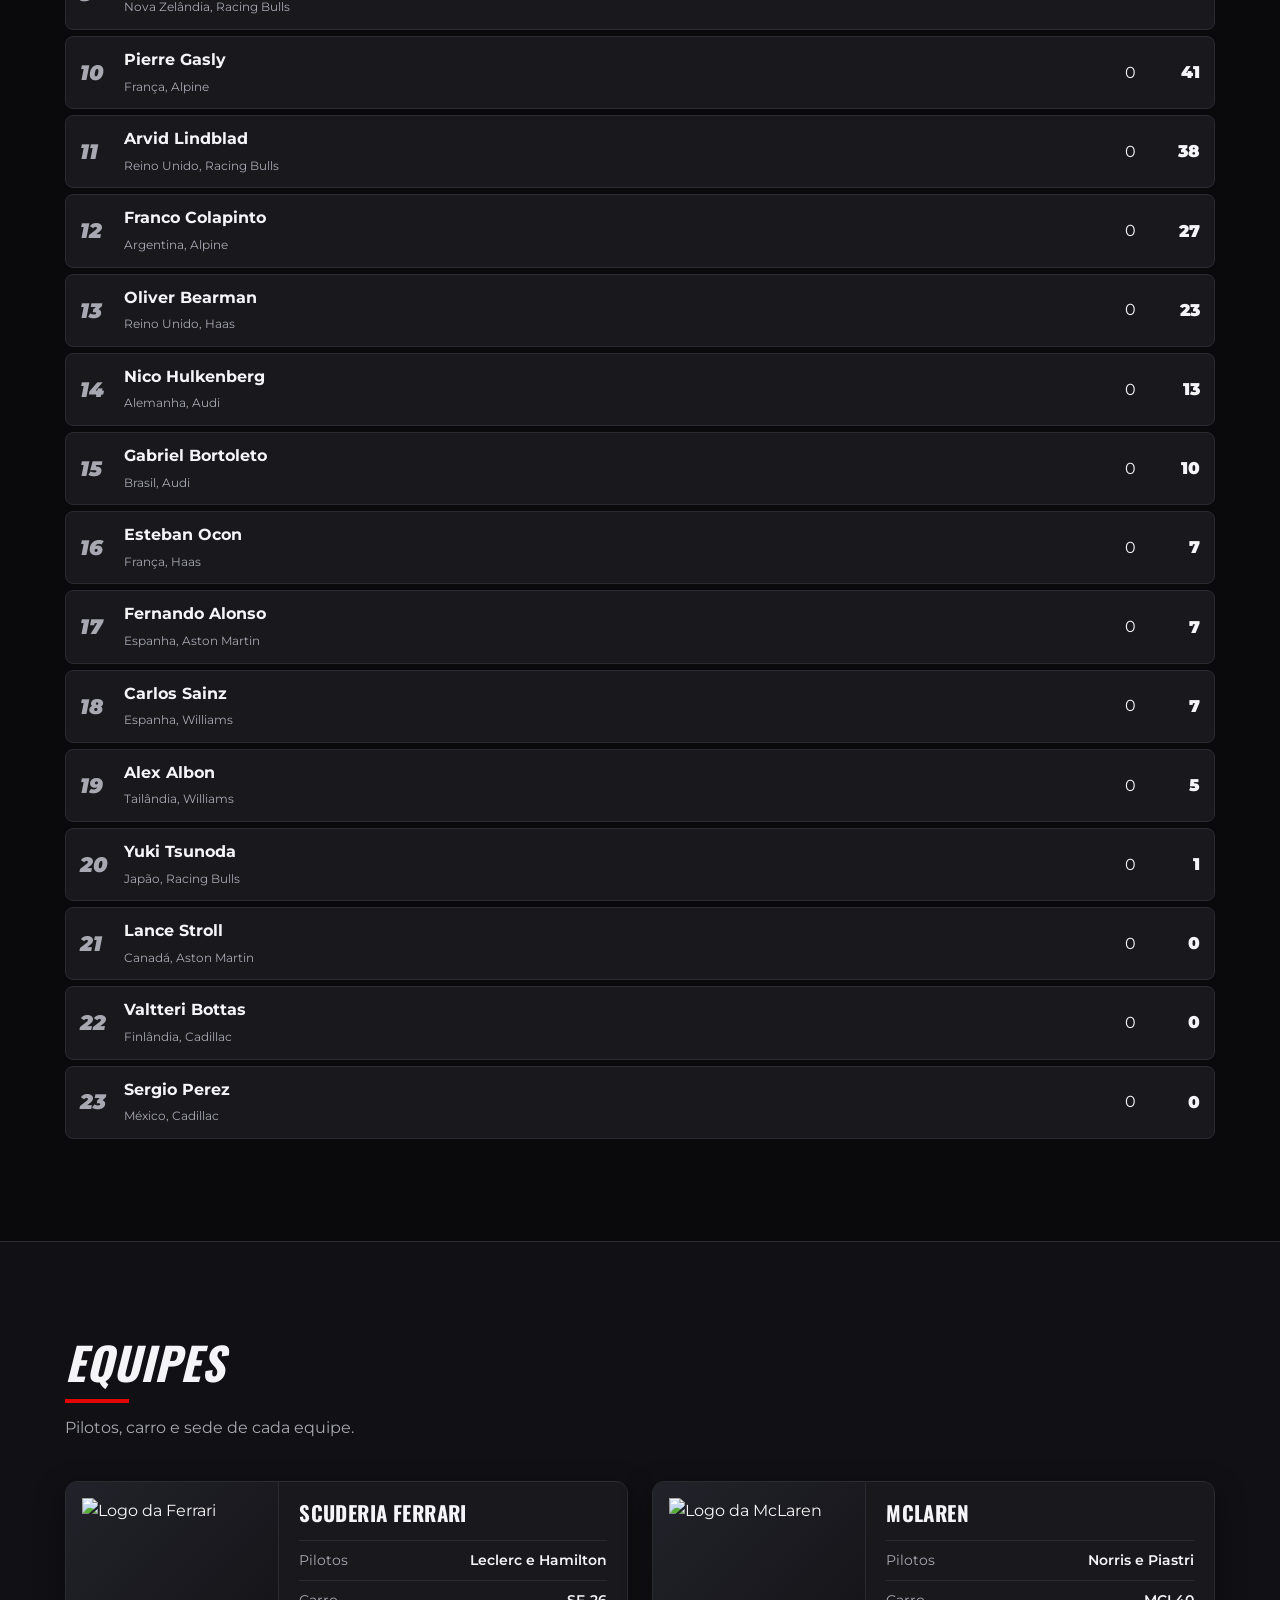
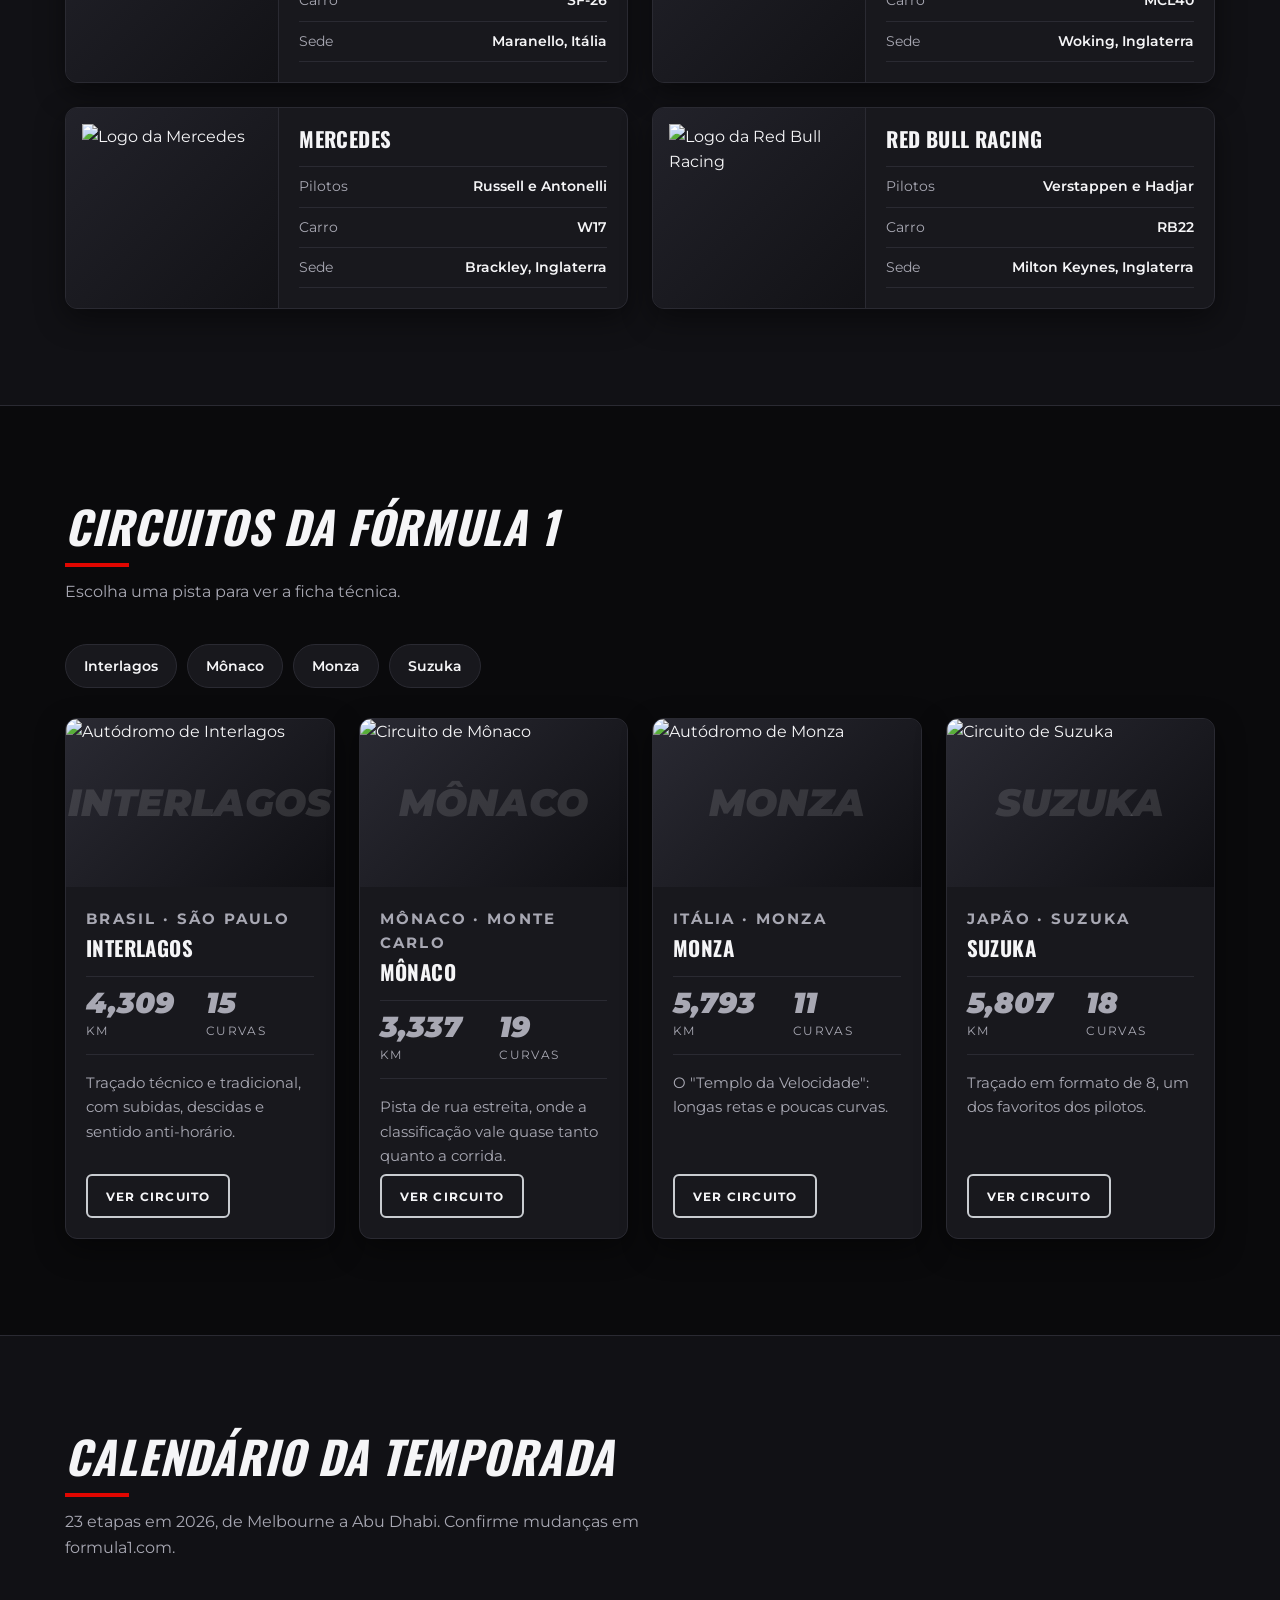
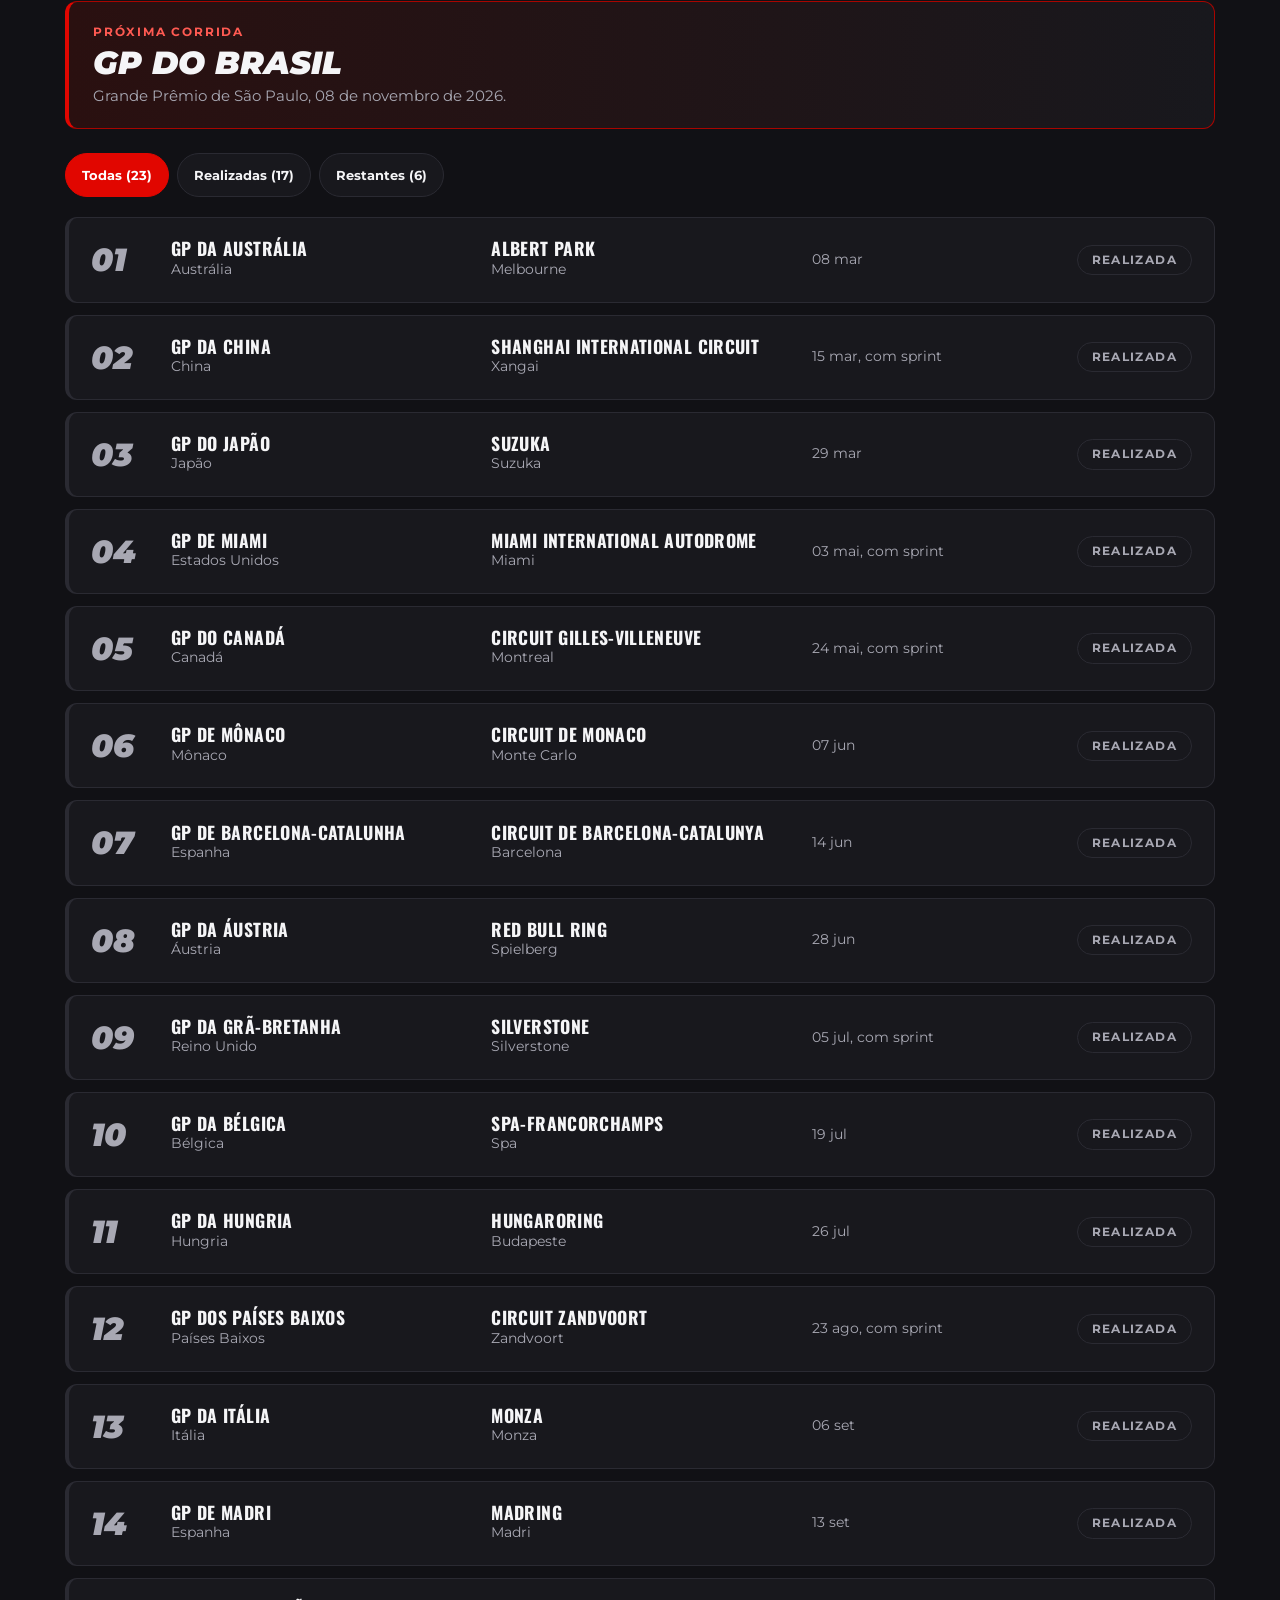
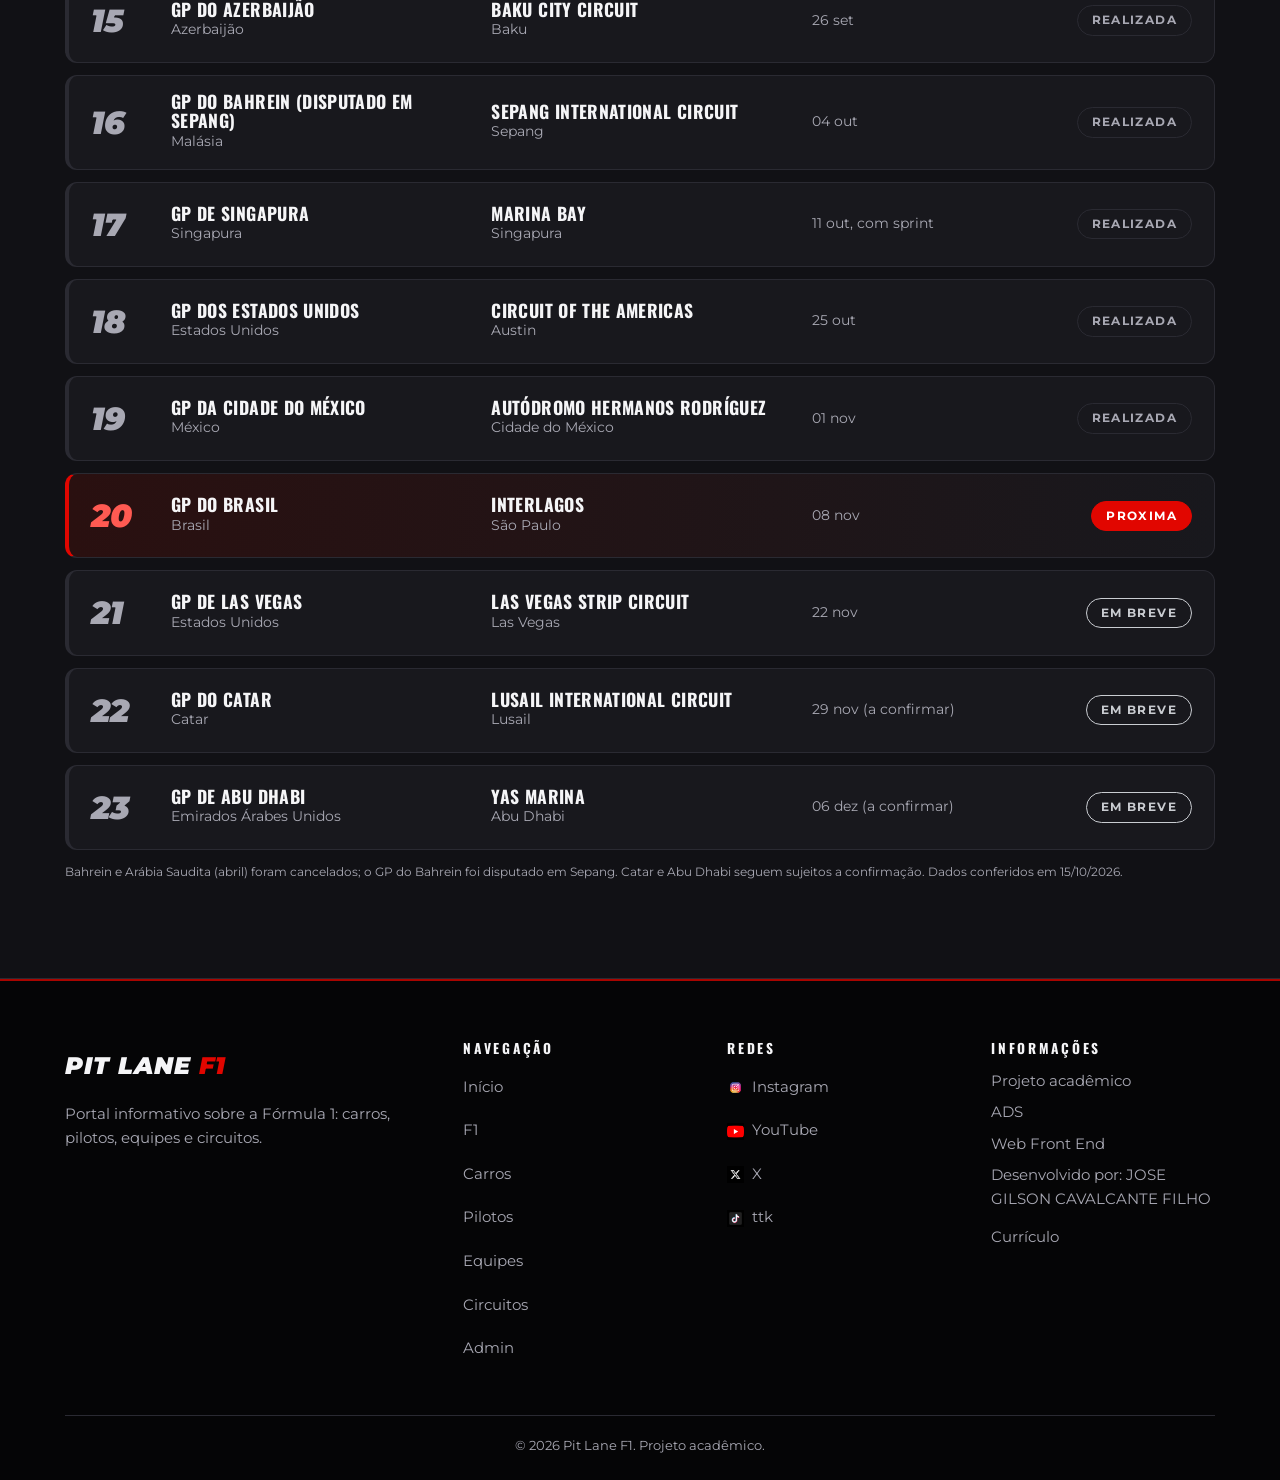
==== commit 2181e413: "MUDANCA NAS DATAS DO CIRCUITO HTML" ====
--- a/index.html
+++ b/index.html
@@ -378,7 +378,7 @@
       <p>23 etapas em 2026, de Melbourne a Abu Dhabi. Confirme mudanças em formula1.com.</p>
     </div>
     <div class="cal">
-      <div class="caixa-destaque"><span class="tag">Próxima corrida</span><strong>GP dos Estados Unidos</strong><p>Circuit of the Americas, Austin, 25 de outubro de 2026.</p></div>
+      <div class="caixa-destaque"><span class="tag">Próxima corrida</span><strong>GP do Brasil </strong><p>Grande Prêmio de São Paulo, 08 de novembro de 2026.</p></div>
       <!-- Filtro sem JavaScript: o rádio marcado (:checked) faz o CSS esconder as corridas que não combinam -->
       <div class="filtros" role="radiogroup" aria-label="Filtrar corridas">
         <input type="radio" name="f-cal" id="c-todas" checked><label for="c-todas">Todas (23)</label>
